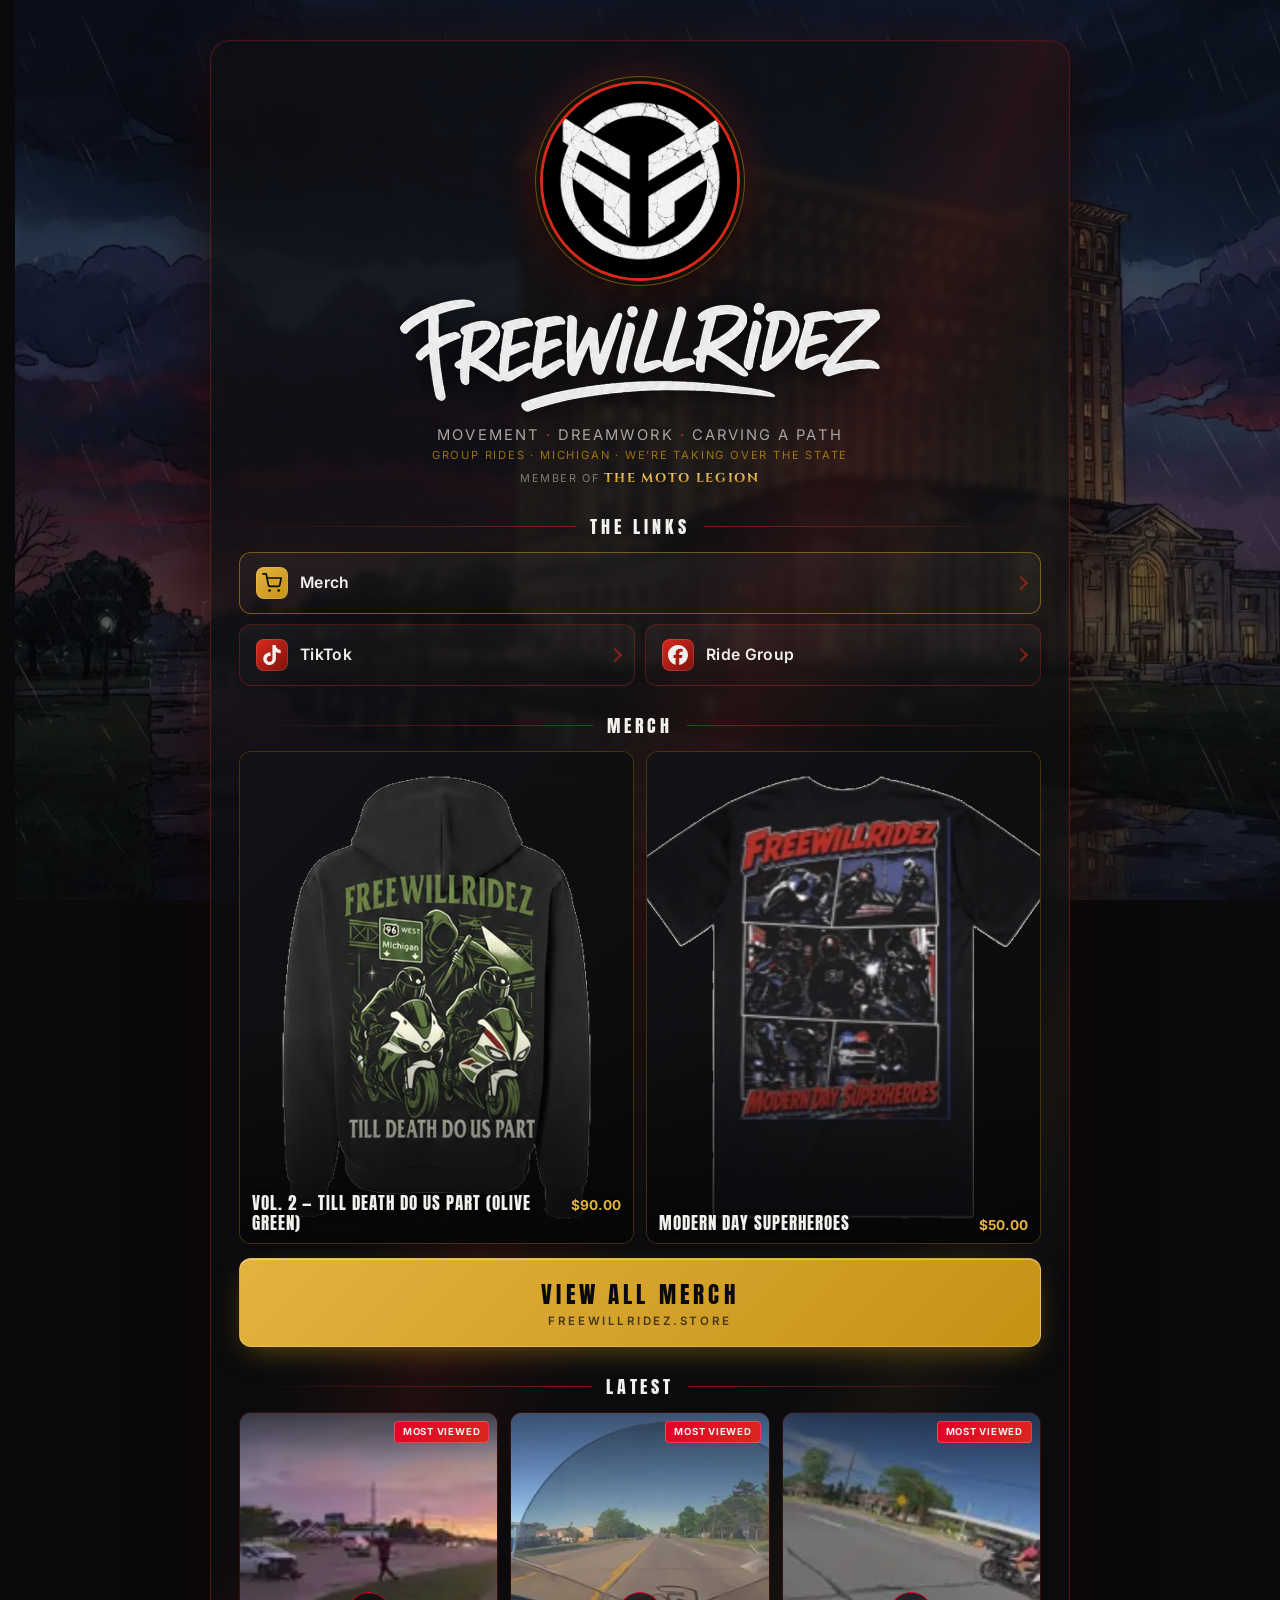
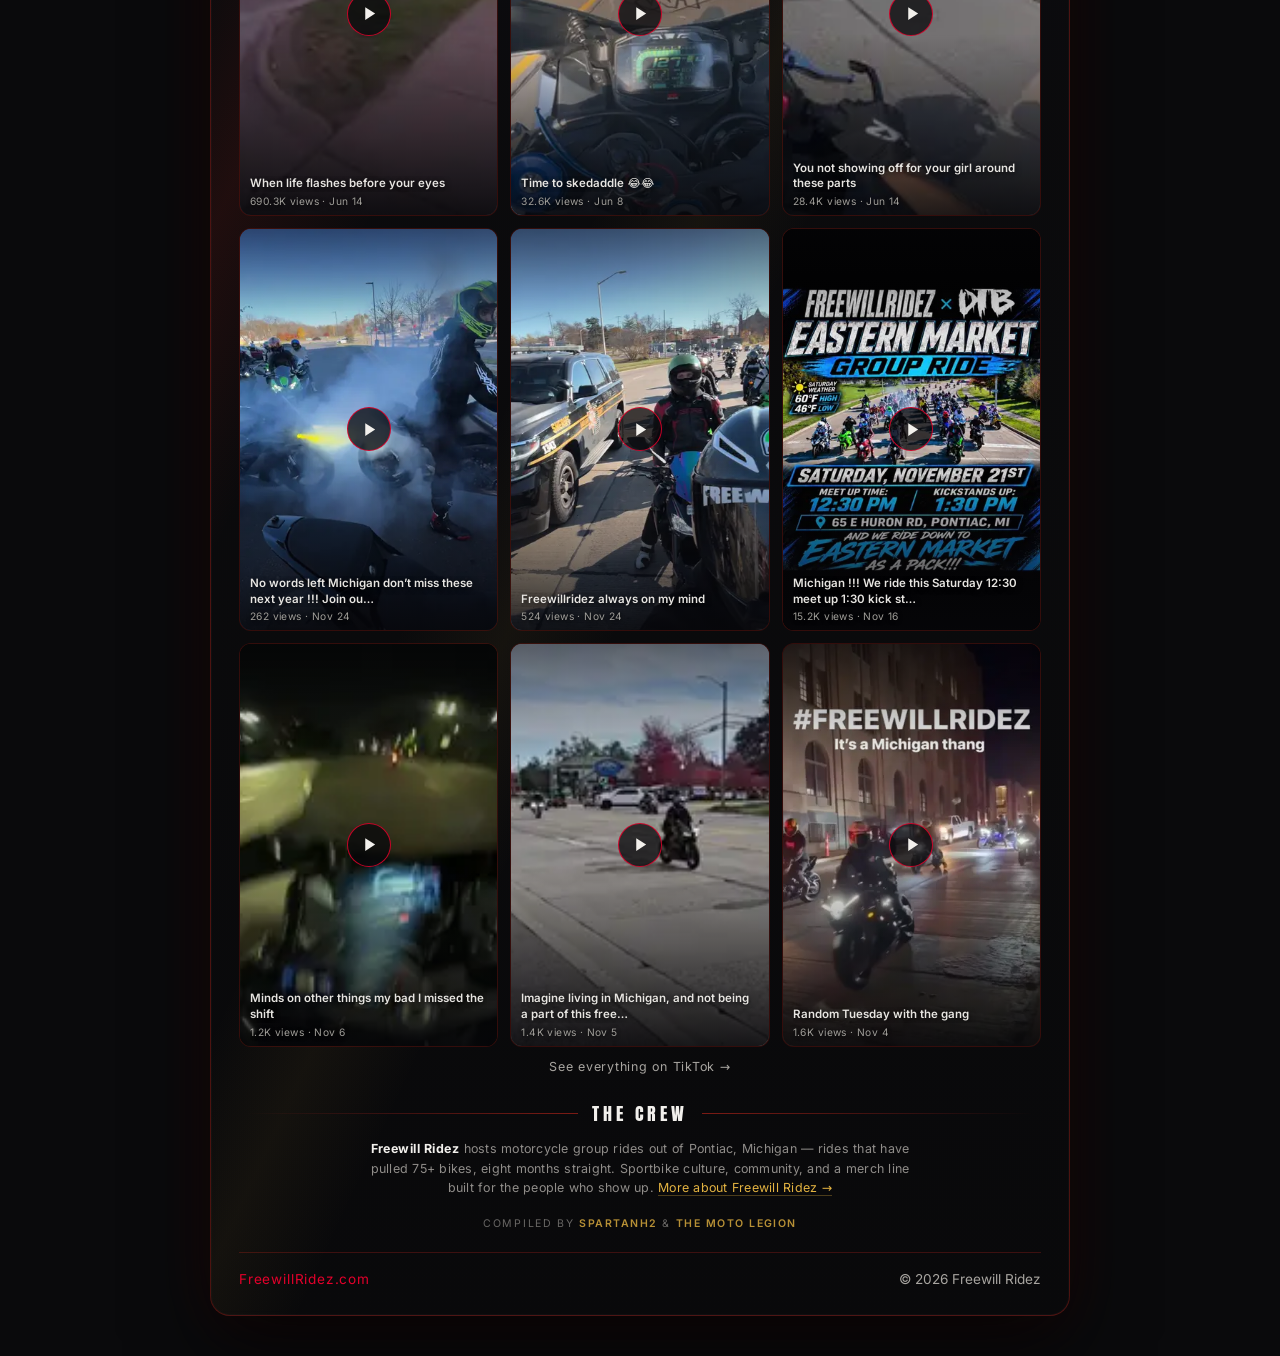
==== index.html @ a09b0fb1 "Deploy VectaShield/Main-FreewillRidez-Website 2026-11-25T17:24:31Z" ====
<!DOCTYPE html>
<html lang="en">
<head>
    <meta charset="UTF-8">
    <meta name="viewport" content="width=device-width, initial-scale=1.0">
    <title>Freewill Ridez | Motorcycle Group Rides | Pontiac, Michigan</title>
    <meta name="description" content="Freewill Ridez hosts motorcycle group rides out of Pontiac, Michigan — 75+ bikes deep, eight months straight. TikTok, the Facebook ride group, and the official merch line, all in one place.">
    <meta name="author" content="Freewill Ridez">
    <meta name="robots" content="index, follow">
    <meta name="theme-color" content="#0a0a0c">
    <link rel="canonical" href="https://freewillridez.com/">

    <!-- Open Graph. Renders the preview card when the site is linked on
         Discord, Facebook, LinkedIn, Slack, and iMessage. -->
    <meta property="og:title" content="Freewill Ridez | Motorcycle Group Rides | Pontiac, Michigan">
    <meta property="og:description" content="Group ridez out of Pontiac, Michigan — 75+ bikes deep, eight months straight. Movement. Dreamwork. Carving a path.">
    <meta property="og:type" content="website">
    <meta property="og:url" content="https://freewillridez.com/">
    <meta property="og:site_name" content="Freewill Ridez">
    <meta property="og:locale" content="en_US">
    <meta property="og:image" content="https://freewillridez.com/og-image.png?v=20261125172428">
    <meta property="og:image:secure_url" content="https://freewillridez.com/og-image.png?v=20261125172428">
    <meta property="og:image:type" content="image/png">
    <meta property="og:image:width" content="1200">
    <meta property="og:image:height" content="630">
    <meta property="og:image:alt" content="Freewill Ridez — Pontiac, Michigan motorcycle group rides">

    <!-- Twitter Card. Both halves (summary_large_image + og:image dims)
         are required or Discord falls back to a small thumbnail. -->
    <meta name="twitter:card" content="summary_large_image">
    <meta name="twitter:title" content="Freewill Ridez | Motorcycle Group Rides | Pontiac, Michigan">
    <meta name="twitter:description" content="Group ridez out of Pontiac, Michigan — 75+ bikes deep, eight months straight. Movement. Dreamwork. Carving a path.">
    <meta name="twitter:image" content="https://freewillridez.com/og-image.png?v=20261125172428">
    <meta name="twitter:image:alt" content="Freewill Ridez — Pontiac, Michigan motorcycle group rides">

    <link rel="stylesheet" href="styles.css?v=20261125172428">
    <link rel="icon" type="image/png" href="favicon-64.png?v=20261125172428">
    <link rel="icon" href="/favicon.ico" sizes="48x48 32x32 16x16">
    <link rel="preload" href="/fonts/anton-latin.woff2" as="font" type="font/woff2" crossorigin>
    <link rel="preload" href="/fonts/inter-latin.woff2" as="font" type="font/woff2" crossorigin>

    <!-- Structured data. Person + WebSite in one @graph. The brand IS the
         person here — a pseudonymous creator's schema.org Person carries the
         public identity only. -->
    <script type="application/ld+json">
    {
      "@context": "https://schema.org",
      "@graph": [
        {
          "@type": "Person",
          "@id": "https://freewillridez.com/#person",
          "name": "Freewill Ridez",
          "alternateName": ["Freewillridez", "@freewillridez", "@freewillflow"],
          "url": "https://freewillridez.com/",
          "image": "https://freewillridez.com/fwr-avatar.webp",
          "jobTitle": "Motorcycle Content Creator & Group Ride Host",
          "description": "Freewill Ridez hosts motorcycle group rides out of Pontiac, Michigan — rides that have drawn 75+ bikes, eight months straight. Sportbike culture, community, and the FREEWILLRIDEZ merch line.",
          "homeLocation": {
            "@type": "Place",
            "address": {
              "@type": "PostalAddress",
              "addressLocality": "Pontiac",
              "addressRegion": "MI",
              "addressCountry": "US"
            }
          },
          "knowsAbout": [
            "Motorcycles",
            "Group rides",
            "Sportbikes",
            "Michigan motorcycle culture",
            "Rider community"
          ],
          "sameAs": [
            "https://www.tiktok.com/@freewillridez",
            "https://www.facebook.com/groups/1289920255732814",
            "https://freewillridez.store"
          ],
          "memberOf": { "@id": "https://themotolegion.com/#org" }
        },
        {
          "@type": "Organization",
          "@id": "https://themotolegion.com/#org",
          "name": "The Moto Legion",
          "url": "https://themotolegion.com/",
          "description": "The Moto Legion is a southeast Michigan motorcycle content collective. Freewill Ridez is a member.",
          "member": { "@id": "https://freewillridez.com/#person" }
        },
        {
          "@type": "WebSite",
          "@id": "https://freewillridez.com/#website",
          "name": "Freewill Ridez",
          "url": "https://freewillridez.com/",
          "inLanguage": "en-US",
          "publisher": { "@id": "https://freewillridez.com/#person" }
        }
      ]
    }
    </script>
</head>
<body>
    <main class="card">
        <div class="avatar-wrap">
            <img src="fwr-avatar.webp?v=20261125172428" alt="Freewill Ridez helmet-mark logo" class="avatar" width="200" height="200" fetchpriority="high">
        </div>

        <h1 class="name wordmark-heading"><img src="fwr-wordmark.webp?v=20261125172428" alt="Freewill Ridez" class="wordmark" width="900" height="211"></h1>
        <p class="tagline">Movement <span class="sep">·</span> Dreamwork <span class="sep">·</span> Carving A Path</p>
        <p class="locale-line">Group Rides <span class="sep">&middot;</span> Michigan <span class="sep">&middot;</span> We’re Taking Over The State</p>

        <!-- Membership credit. Understated visually, fully machine-readable:
             JSON-LD carries Person.memberOf -> The Moto Legion, and this link
             repeats it in the DOM so markup-only crawlers see the tie. -->
        <p class="legion-member">
            Member of
            <a href="https://themotolegion.com/" target="_blank" rel="noopener external"
               title="The Moto Legion — southeast Michigan motorcycle collective">The Moto Legion</a>
        </p>

        <section class="links">
            <h2 class="section-title">The Links</h2>
            <div class="link-grid" style="grid-template-columns: 1fr;">
                <a class="link-btn support" href="https://freewillridez.store" target="_blank" rel="noopener" aria-label="Official Freewill Ridez merch store" title="Merch">
                    <span class="icon"><svg class="icon-svg" aria-hidden="true"><use href="icons.svg#i-cart"/></svg></span><span class="label">Merch</span>
                </a>
            </div>
            <div class="link-grid" style="grid-template-columns: 1fr 1fr;">
                <a class="link-btn" href="https://www.tiktok.com/@freewillridez" target="_blank" rel="noopener" aria-label="TikTok profile for Freewill Ridez" title="TikTok">
                    <span class="icon"><svg class="icon-svg" aria-hidden="true"><use href="icons.svg#i-tiktok"/></svg></span><span class="label">TikTok</span>
                </a>
                <a class="link-btn" href="https://www.facebook.com/groups/1289920255732814" target="_blank" rel="noopener" aria-label="FREEWILLRIDEZ GROUP RIDEZ Facebook group" title="Facebook Group">
                    <span class="icon"><svg class="icon-svg" aria-hidden="true"><use href="icons.svg#i-facebook"/></svg></span><span class="label">Ride Group</span>
                </a>
            </div>
        </section>

        <!-- Upcoming events, rendered client-side from the Moto Legion shared
             calendar at https://themotolegion.com/events.json (see
             docs/events-calendar.md in the Main-TheMotoLegion-Website repo).
             Shows events whose "who" names freewillridez or themotolegion.
             Edits happen in that one file; nothing here needs touching.
             If the fetch fails, the strip stays empty. -->
        <div id="event-strip"></div>

        <!-- Merch: two featured items, rendered from merch.json by merch.js.
             Once the Shopify store is live, an hourly workflow rewrites
             merch.json from the store's Featured collection (see
             scripts/refresh-merch.mjs). Hidden until data lands. -->
        <div id="merch-anchor" aria-hidden="true"></div>
        <section class="merch" id="merch" aria-label="Featured Freewill Ridez merch" hidden>
            <h2 class="section-title">Merch</h2>
            <div class="merch-grid" id="merch-grid"></div>
            <a class="merch-cta" href="https://freewillridez.store" target="_blank" rel="noopener" aria-label="View all merch at freewillridez.store">
                View All Merch
                <span class="merch-cta-sub">freewillridez.store</span>
            </a>
        </section>

        <!-- Latest TikTok uploads. Hidden until feed.js has data so the
             section never flashes an empty heading; feed.js only fetches
             once the page is idle and the section nears the viewport. -->
        <div id="latest-anchor" aria-hidden="true"></div>
        <section class="latest" id="latest" aria-label="Latest TikTok videos" hidden>
            <h2 class="section-title">Latest</h2>
            <div class="video-grid" id="video-grid"></div>
            <a class="feed-more" href="https://www.tiktok.com/@freewillridez" target="_blank" rel="noopener">
                See everything on TikTok &rarr;
            </a>
        </section>
        <noscript>
            <p class="feed-fallback">Latest videos need JavaScript — catch them direct on
                <a href="https://www.tiktok.com/@freewillridez" rel="noopener">@freewillridez</a>.
            </p>
        </noscript>

        <section class="about-caption">
            <h2 class="section-title">The Crew</h2>
            <p>
                <strong>Freewill Ridez</strong> hosts motorcycle group rides out of Pontiac, Michigan —
                rides that have pulled 75+ bikes, eight months straight. Sportbike culture, community,
                and a merch line built for the people who show up.
                <a href="about.html">More about Freewill Ridez &rarr;</a>
            </p>
        </section>

        <p class="site-credit">
            Compiled by <a href="https://spartanh2.com" target="_blank" rel="noopener" title="SpartanH2 — southeast Michigan motorcycle content creator">SpartanH2</a>
            &amp; <a href="https://themotolegion.com" target="_blank" rel="noopener" title="The Moto Legion — southeast Michigan motorcycle collective">The Moto Legion</a>
        </p>

        <footer class="footer">
            <a href="https://freewillridez.com">FreewillRidez.com</a>
            <span>© <span id="year"></span> Freewill Ridez</span>
        </footer>
    </main>

    <script>document.getElementById('year').textContent = new Date().getFullYear();</script>
    <!-- The Moto Legion shared events calendar. Fetches the hub's events.json
         cross-origin (CORS open, one-hour server cache; the ?v= buster rolls
         hourly) and renders the upcoming tiles for this crew. On any failure
         the strip stays empty. -->
    <script>
    (function () {
        'use strict';

        var EVENTS_URL = 'https://themotolegion.com/events.json?v=' + Math.floor(Date.now() / 3600000);
        var MY_KEY = 'freewillridez';
        var MONTHS = ['Jan', 'Feb', 'Mar', 'Apr', 'May', 'Jun', 'Jul', 'Aug', 'Sep', 'Oct', 'Nov', 'Dec'];

        function el(tag, cls, parent) {
            var n = document.createElement(tag);
            if (cls) n.className = cls;
            if (parent) parent.appendChild(n);
            return n;
        }

        function localToday() {
            var d = new Date();
            var mm = String(d.getMonth() + 1), dd = String(d.getDate());
            return d.getFullYear() + '-' + (mm.length < 2 ? '0' + mm : mm) + '-' + (dd.length < 2 ? '0' + dd : dd);
        }

        function tile(ev) {
            var a = el('a', 'event-tile');
            a.href = ev.url;
            a.target = '_blank';
            a.rel = 'noopener';
            a.setAttribute('aria-label', ev.aria ||
                (ev.name + ': ' + ev.date + ', ' + ev.times + ', ' + ev.where));
            var date = el('span', 'event-date', a);
            el('span', 'event-mon', date).textContent = MONTHS[+ev.date.slice(5, 7) - 1] || '';
            el('span', 'event-day', date).textContent = String(+ev.date.slice(8, 10));
            var info = el('span', 'event-info', a);
            el('span', 'event-name', info).textContent = ev.name;
            el('span', 'event-times', info).textContent = ev.times;
            var where = el('span', 'event-where', a);
            where.appendChild(document.createTextNode(ev.where + ' '));
            el('span', 'event-arrow', where).textContent = '→';
            return a;
        }

        fetch(EVENTS_URL).then(function (r) { return r.json(); }).then(function (data) {
            var strip = document.getElementById('event-strip');
            if (!strip) return;
            var today = localToday();
            (data.events || []).filter(function (ev) {
                return ev && ev.date >= today && (ev.who || []).some(function (w) {
                    return w === MY_KEY || w === 'themotolegion';
                });
            }).sort(function (a, b) {
                return a.date < b.date ? -1 : a.date > b.date ? 1 : 0;
            }).forEach(function (ev) {
                strip.appendChild(tile(ev));
            });
        }).catch(function () { /* unreachable hub = no strip, by design */ });
    })();
    </script>
    <!-- Lowest-priority scripts: both defer their own network work until
         after load and near-viewport. -->
    <script src="feed.js?v=20261125172428" defer></script>
    <script src="merch.js?v=20261125172428" defer></script>
</body>
</html>
---- styles.css ----
@font-face{font-family:Anton;font-style:normal;font-weight:400;font-display:swap;src:url(fonts/anton-latin.woff2) format("woff2");unicode-range:U+0000-00FF,U+0131,U+0152-0153,U+02BB-02BC,U+02C6,U+02DA,U+02DC,U+0304,U+0308,U+0329,U+2000-206F,U+20AC,U+2122,U+2191,U+2193,U+2212,U+2215,U+FEFF,U+FFFD}@font-face{font-family:Inter;font-style:normal;font-weight:100 900;font-display:swap;src:url(fonts/inter-latin.woff2) format("woff2");unicode-range:U+0000-00FF,U+0131,U+0152-0153,U+02BB-02BC,U+02C6,U+02DA,U+02DC,U+0304,U+0308,U+0329,U+2000-206F,U+20AC,U+2122,U+2191,U+2193,U+2212,U+2215,U+FEFF,U+FFFD}@font-face{font-family:Cinzel;font-style:normal;font-weight:400 900;font-display:swap;src:url(fonts/cinzel-latin.woff2) format("woff2");unicode-range:U+0000-00FF,U+0131,U+0152-0153,U+02BB-02BC,U+02C6,U+02DA,U+02DC,U+0304,U+0308,U+0329,U+2000-206F,U+20AC,U+2122,U+2191,U+2193,U+2212,U+2215,U+FEFF,U+FFFD}@view-transition{navigation: auto;}::view-transition-old(root),::view-transition-new(root){animation-duration:.16s}@media (prefers-reduced-motion: reduce){::view-transition-old(root),::view-transition-new(root){animation:none}}:root{--black: #0a0a0c;--char: #141317;--red: #da291c;--red-hot: #e4002b;--gold: #c69214;--gold-bright: #e3b341;--ink: #f2f0ec;--muted: #a8a5a0}*{box-sizing:border-box;margin:0;padding:0}html{scrollbar-gutter:stable both-edges}html,body{min-height:100%;font-family:Inter,system-ui,-apple-system,Segoe UI,Roboto,sans-serif;color:var(--ink);background:var(--black)}body{min-height:100vh;display:flex;align-items:center;justify-content:center;padding:40px 20px;background:transparent}body:before{content:"";position:fixed;inset:0;z-index:-1;background-color:var(--black);background-image:linear-gradient(180deg,#0606099e,#06060973 40%,#060609b8),url(bg-station-1280.webp?v=20261125172428);background-position:center;background-repeat:no-repeat;background-size:cover;pointer-events:none}@media (max-width: 640px){body:before{background-image:linear-gradient(180deg,#0606099e,#06060973 40%,#060609b8),url(bg-station-960.webp?v=20261125172428)}}@media (min-width: 1400px){body:before{background-image:linear-gradient(180deg,#0606099e,#06060973 40%,#060609b8),url(bg-station-1920.webp?v=20261125172428)}}.card{width:100%;max-width:860px;background:linear-gradient(180deg,#100f12b8,#09090bc7);border:1px solid rgba(218,41,28,.32);border-radius:20px;padding:40px 28px 28px;box-shadow:0 30px 80px #000000b3,0 0 0 1px #ffffff05 inset,0 0 60px #da291c1f;backdrop-filter:blur(3px);position:relative;overflow:hidden}.card:before{content:"";position:absolute;inset:0;background:linear-gradient(115deg,transparent 55%,rgba(227,179,65,.05) 60%,transparent 65%),linear-gradient(295deg,transparent 55%,rgba(218,41,28,.1) 62%,transparent 68%);pointer-events:none}.avatar-wrap{display:flex;justify-content:center;margin-bottom:18px;position:relative;z-index:1}.avatar{width:200px;height:200px;border-radius:50%;object-fit:cover;border:3px solid var(--red);background:#000;box-shadow:0 0 0 4px #0a0a0ce6,0 0 0 5px #c6921480,0 10px 30px #000000b3,0 0 44px #da291c59}.name{font-family:Anton,Inter,sans-serif;font-weight:400;text-align:center;font-size:clamp(2rem,5vw,2.6rem);letter-spacing:.08em;color:var(--ink);text-shadow:0 2px 12px rgba(0,0,0,.8);position:relative;z-index:1;text-transform:uppercase}.wordmark-heading{letter-spacing:0;line-height:0;margin:.2em 0}.wordmark{display:block;margin:0 auto;width:min(100%,clamp(260px,74vw,480px));max-width:100%;height:auto;filter:drop-shadow(0 2px 12px rgba(0,0,0,.85))}.tagline{text-align:center;color:var(--muted);font-size:.92rem;letter-spacing:.14em;text-transform:uppercase;margin:14px 0 4px;position:relative;z-index:1}.tagline .sep{color:var(--red)}.locale-line{text-align:center;text-wrap:balance;margin:0 0 22px;font-size:.7rem;letter-spacing:.16em;text-transform:uppercase;color:#c69214bf;position:relative;z-index:1}.legion-member{text-align:center;margin:-14px 0 24px;font-size:.68rem;letter-spacing:.14em;text-transform:uppercase;color:#a8a5a0b3;position:relative;z-index:1}.legion-member a{font-family:Cinzel,serif;font-weight:700;font-size:.8rem;letter-spacing:.13em;text-decoration:none;color:#e3b341;transition:filter .15s ease;white-space:nowrap}@supports ((-webkit-background-clip: text) or (background-clip: text)){.legion-member a{background:linear-gradient(180deg,#f4e4b8,#e3b341 45%,#c69214 80%);-webkit-background-clip:text;background-clip:text;color:transparent}}.legion-member a:hover{filter:brightness(1.15) drop-shadow(0 0 8px rgba(227,179,65,.35))}.legion-member a:focus-visible{outline:2px solid var(--gold-bright);outline-offset:3px;border-radius:2px}.section-title{display:flex;align-items:center;gap:14px;font-family:Anton,Inter,sans-serif;font-weight:400;font-size:clamp(.95rem,3vw,1.12rem);letter-spacing:.22em;color:var(--ink);text-transform:uppercase;text-align:center;white-space:nowrap;margin:26px 0 12px;position:relative;z-index:1}.section-title:before,.section-title:after{content:"";flex:1;height:1px;min-width:12px;background:linear-gradient(90deg,transparent,rgba(218,41,28,.55))}.section-title:after{background:linear-gradient(90deg,rgba(218,41,28,.55),transparent)}.link-grid{display:grid;grid-template-columns:repeat(auto-fit,minmax(180px,1fr));gap:10px;position:relative;z-index:1}.link-grid+.link-grid{margin-top:10px}.link-btn{display:flex;align-items:center;gap:12px;padding:14px 16px;background:linear-gradient(180deg,#ffffff0b,#ffffff03);border:1px solid rgba(218,41,28,.3);border-radius:12px;color:var(--ink);text-decoration:none;font-weight:600;font-size:.98rem;letter-spacing:.02em;transition:transform .15s ease,border-color .2s ease,background .2s ease,box-shadow .2s ease;position:relative;overflow:hidden}.link-btn:after{content:"";position:absolute;right:14px;top:50%;width:8px;height:8px;border-right:2px solid var(--red);border-top:2px solid var(--red);transform:translateY(-50%) rotate(45deg);opacity:.55;transition:opacity .2s ease,right .2s ease}.link-btn:hover{transform:translateY(-2px);border-color:var(--red-hot);background:linear-gradient(180deg,#da291c33,#da291c0f);box-shadow:0 8px 24px #da291c4d}.link-btn:hover:after{opacity:1;right:10px}.link-btn:focus-visible{outline:2px solid var(--red-hot);outline-offset:2px}.link-btn .icon{display:inline-flex;align-items:center;justify-content:center;width:32px;height:32px;background:linear-gradient(135deg,var(--red),#7d130c);color:var(--ink);border-radius:8px;font-weight:800;flex-shrink:0;box-shadow:inset 0 0 0 1px #ffffff1f}.icon-svg{width:20px;height:20px;fill:currentColor;display:block}.link-btn.support .icon{background:linear-gradient(135deg,var(--gold-bright),var(--gold));color:var(--black)}.link-btn.support{border-color:#c692148c}.link-btn.support:hover{border-color:var(--gold-bright);background:linear-gradient(180deg,#c692142e,#c692140d);box-shadow:0 8px 24px #c692144d}.about-caption{margin:0 auto 6px;padding:0 8px;text-align:center;color:#a8a5a0d9;font-size:.78rem;line-height:1.55;letter-spacing:.02em;position:relative;z-index:1}.about-caption p{max-width:560px;margin:0 auto}.about-caption strong{color:var(--ink);font-weight:700;letter-spacing:.04em}.about-caption a{color:var(--gold-bright);text-decoration:none;border-bottom:1px solid rgba(227,179,65,.3);transition:color .15s ease,border-color .15s ease;white-space:nowrap}.about-caption a:hover{color:#f1cd77;border-bottom-color:#e3b341b3}.site-credit{text-align:center;margin:20px 0 4px;font-size:.66rem;letter-spacing:.16em;text-transform:uppercase;color:#a8a5a099;position:relative;z-index:1}.site-credit a{color:#e3b341cc;text-decoration:none;font-weight:600;letter-spacing:.14em;white-space:nowrap;transition:color .15s ease}.site-credit a:hover{color:var(--gold-bright)}.footer{margin-top:22px;padding-top:18px;border-top:1px solid rgba(218,41,28,.25);display:flex;justify-content:space-between;align-items:center;flex-wrap:wrap;gap:8px;font-size:.85rem;color:var(--muted);position:relative;z-index:1}.footer a{color:var(--red-hot);text-decoration:none;letter-spacing:.06em}.footer a:hover{color:#ff4d5e}.back-link{display:inline-block;color:var(--red-hot);text-decoration:none;font-size:.85rem;letter-spacing:.1em;text-transform:uppercase;margin-bottom:16px;position:relative;z-index:1;transition:color .15s ease}.back-link:hover{color:#ff4d5e}.fine-print{color:var(--muted);font-size:.78rem;text-align:center;margin-top:18px;padding:12px;border:1px dashed rgba(218,41,28,.4);border-radius:8px;line-height:1.5;position:relative;z-index:1}.fine-print a{color:var(--gold-bright);text-decoration:none;border-bottom:1px solid rgba(227,179,65,.4)}.fine-print a:hover{color:#f1cd77}@media (max-width: 420px){.card{padding:30px 18px 22px}.avatar{width:160px;height:160px}.link-grid{grid-template-columns:1fr 1fr}.link-btn{padding:12px 10px;font-size:.82rem;gap:8px}.link-btn .icon{width:28px;height:28px}.link-btn .icon .icon-svg{width:16px;height:16px}.link-btn:after{display:none}}.about-portrait{display:block;width:min(100%,340px);height:auto;margin:0 auto 20px;border-radius:14px;border:1px solid rgba(218,41,28,.35);box-shadow:0 18px 50px #000000b3,0 0 40px #da291c26;position:relative;z-index:1}.about-body{position:relative;z-index:1;color:#f2f0ece0;font-size:.95rem;line-height:1.7}.about-body p+p{margin-top:14px}.about-body strong{color:var(--gold-bright);font-weight:700}.about-body a{color:var(--gold-bright);text-decoration:none;border-bottom:1px solid rgba(227,179,65,.35);transition:color .15s ease,border-color .15s ease}.about-body a:hover{color:#f1cd77;border-bottom-color:#e3b341b3}.latest{margin-top:6px}.video-grid{display:grid;grid-template-columns:repeat(2,1fr);gap:10px;position:relative;z-index:1}@media (min-width: 560px){.video-grid{grid-template-columns:repeat(3,1fr);gap:12px}}.video-card{position:relative;border-radius:12px;overflow:hidden;border:1px solid rgba(218,41,28,.22);background:#0006;aspect-ratio:9 / 14;min-height:210px;cursor:pointer;padding:0;text-align:left;display:block;width:100%;color:var(--ink);font-family:inherit;transition:transform .15s ease,border-color .2s ease,box-shadow .2s ease;opacity:0;transform:translateY(10px)}.video-card.revealed{opacity:1;transform:none;transition:opacity .4s ease,transform .4s ease,border-color .2s ease,box-shadow .2s ease}@media (prefers-reduced-motion: reduce){.video-card{opacity:1;transform:none}}.video-card:hover{transform:translateY(-3px);border-color:#e4002b99;box-shadow:0 14px 34px -14px #000000e6}.video-card:focus-visible{outline:2px solid var(--red-hot);outline-offset:2px}.video-card.playing{cursor:default;transform:none}.video-thumb{position:absolute;inset:0;width:100%;height:100%;object-fit:cover;display:block;background:linear-gradient(135deg,#141317e6,#09090be6)}.video-card:before{content:"";position:absolute;inset:0;background:linear-gradient(100deg,transparent 30%,rgba(255,255,255,.05) 50%,transparent 70%);background-size:200% 100%;animation:video-shimmer 1.4s infinite;z-index:0}.video-card.loaded:before{animation:none;opacity:0}@keyframes video-shimmer{0%{background-position:200% 0}to{background-position:-200% 0}}@media (prefers-reduced-motion: reduce){.video-card:before{animation:none}}.video-scrim{position:absolute;inset:0;background:linear-gradient(180deg,rgba(6,6,9,.55) 0%,transparent 30%,transparent 55%,rgba(6,6,9,.87) 100%);z-index:1;pointer-events:none}.video-play{position:absolute;top:50%;left:50%;transform:translate(-50%,-50%);width:44px;height:44px;border-radius:50%;background:#09090bbf;border:1.5px solid rgba(228,0,43,.85);display:flex;align-items:center;justify-content:center;color:var(--ink);z-index:2;pointer-events:none;transition:transform .15s ease,background .15s ease}.video-card:hover .video-play{transform:translate(-50%,-50%) scale(1.1);background:#da291ce6}.video-play .icon-svg{width:17px;height:17px;margin-left:2px}.video-badges{position:absolute;top:8px;left:8px;right:8px;display:flex;justify-content:flex-end;z-index:2;pointer-events:none}.badge-pinned{font-size:.6rem;font-weight:700;letter-spacing:.08em;text-transform:uppercase;padding:3px 8px;border-radius:4px;line-height:1.4;white-space:nowrap;color:var(--ink);background:linear-gradient(135deg,var(--red-hot),var(--red));border:1px solid rgba(255,255,255,.22)}.video-meta{position:absolute;left:10px;right:10px;bottom:8px;z-index:2;pointer-events:none}.video-note{font-size:.72rem;font-weight:600;line-height:1.35;color:#f2f0ecf2;text-shadow:0 1px 6px rgba(0,0,0,.9);display:-webkit-box;-webkit-line-clamp:2;-webkit-box-orient:vertical;overflow:hidden}.video-stats{display:block;margin-top:3px;font-size:.64rem;color:#a8a5a0f2;letter-spacing:.04em;text-shadow:0 1px 4px rgba(0,0,0,.9)}.video-card iframe{position:absolute;inset:0;width:100%;height:100%;border:0;z-index:3;background:#000}.feed-more{display:block;text-align:center;margin-top:12px;font-size:.78rem;letter-spacing:.06em;color:var(--muted);text-decoration:none;position:relative;z-index:1;transition:color .15s ease}.feed-more:hover{color:var(--red-hot)}.feed-fallback{text-align:center;color:var(--muted);font-size:.85rem;line-height:1.6;padding:14px 0 4px;position:relative;z-index:1}.feed-fallback a{color:var(--gold-bright)}@media (max-width: 639px){.video-card.playing{grid-column:1 / -1;aspect-ratio:9 / 15}}@media (max-width: 479px){.video-grid{gap:8px}.video-card{min-height:190px}.video-note{font-size:.68rem}.video-stats{font-size:.58rem;white-space:nowrap}.video-stats .v-word{display:none}}.merch{margin-top:6px}.merch-grid{display:grid;grid-template-columns:repeat(2,1fr);gap:12px;position:relative;z-index:1}.merch-card{position:relative;border-radius:12px;overflow:hidden;border:1px solid rgba(198,146,20,.3);background:#0006;aspect-ratio:4 / 5;display:block;color:var(--ink);text-decoration:none;transition:transform .15s ease,border-color .2s ease,box-shadow .2s ease;opacity:0;transform:translateY(10px)}.merch-card.revealed{opacity:1;transform:none;transition:opacity .4s ease,transform .4s ease,border-color .2s ease,box-shadow .2s ease}@media (prefers-reduced-motion: reduce){.merch-card{opacity:1;transform:none}}.merch-card:hover{transform:translateY(-3px);border-color:#e3b341a6;box-shadow:0 14px 34px -14px #000000e6,0 0 24px -8px #c6921473}.merch-card:focus-visible{outline:2px solid var(--gold-bright);outline-offset:2px}.merch-thumb{position:absolute;inset:0;width:100%;height:100%;object-fit:cover;display:block;background:linear-gradient(135deg,#141317e6,#09090be6);transition:transform .25s ease}.merch-card:hover .merch-thumb{transform:scale(1.04)}.merch-card:before{content:"";position:absolute;inset:0;background:linear-gradient(100deg,transparent 30%,rgba(255,255,255,.05) 50%,transparent 70%);background-size:200% 100%;animation:video-shimmer 1.4s infinite;z-index:0}.merch-card.loaded:before{animation:none;opacity:0}@media (prefers-reduced-motion: reduce){.merch-card:before{animation:none}}.merch-scrim{position:absolute;inset:0;background:linear-gradient(180deg,transparent 55%,rgba(6,6,9,.88) 100%);z-index:1;pointer-events:none}.merch-meta{position:absolute;left:12px;right:12px;bottom:10px;z-index:2;display:flex;align-items:baseline;justify-content:space-between;gap:10px;pointer-events:none}.merch-title{font-family:Anton,Inter,sans-serif;font-weight:400;font-size:clamp(.85rem,2.4vw,1.05rem);letter-spacing:.06em;text-transform:uppercase;line-height:1.2;color:var(--ink);text-shadow:0 1px 6px rgba(0,0,0,.9)}.merch-price{font-size:.85rem;font-weight:700;color:var(--gold-bright);white-space:nowrap;text-shadow:0 1px 4px rgba(0,0,0,.9)}.merch-cta{display:flex;flex-direction:column;align-items:center;gap:2px;margin-top:14px;padding:18px 24px;border-radius:12px;background:linear-gradient(135deg,var(--gold-bright),var(--gold));border:1px solid rgba(255,255,255,.18);color:var(--black);text-decoration:none;font-family:Anton,Inter,sans-serif;font-weight:400;font-size:clamp(1.15rem,3.4vw,1.45rem);letter-spacing:.18em;text-transform:uppercase;text-align:center;box-shadow:0 10px 30px -10px #c692148c,inset 0 1px #ffffff59;position:relative;z-index:1;transition:transform .15s ease,box-shadow .2s ease,filter .15s ease}.merch-cta:hover{transform:translateY(-2px);filter:brightness(1.06);box-shadow:0 16px 40px -12px #c69214b3,inset 0 1px #ffffff59}.merch-cta:focus-visible{outline:2px solid var(--gold-bright);outline-offset:3px}.merch-cta-sub{font-family:Inter,sans-serif;font-weight:600;font-size:.72rem;letter-spacing:.22em;color:#0a0a0cb3}@media (max-width: 419px){.merch-grid{gap:8px}.merch-meta{flex-direction:column;gap:2px}}.event-tile{display:flex;align-items:center;gap:14px;margin-top:24px;padding:10px 14px;border:1px solid rgba(228,0,43,.45);border-radius:12px;background:linear-gradient(90deg,rgba(218,41,28,.16),rgba(218,41,28,.04) 45%,transparent),#00000059;color:var(--ink);text-decoration:none;position:relative;z-index:1;transition:transform .15s ease,border-color .2s ease,box-shadow .2s ease}.event-tile:hover{transform:translateY(-2px);border-color:var(--red-hot);box-shadow:0 8px 24px #da291c4d}.event-tile:focus-visible{outline:2px solid var(--red-hot);outline-offset:2px}.event-date{display:flex;flex-direction:column;align-items:center;justify-content:center;flex-shrink:0;width:52px;padding:5px 0 6px;border-radius:8px;background:linear-gradient(135deg,var(--red),#7d130c);box-shadow:inset 0 0 0 1px #ffffff24;line-height:1}.event-mon{font-size:.6rem;font-weight:700;letter-spacing:.18em;text-transform:uppercase;color:#f2f0ecd9}.event-day{font-family:Anton,Inter,sans-serif;font-size:1.45rem;margin-top:2px;color:#fff}.event-info{min-width:0;display:flex;flex-direction:column;gap:2px}.event-name{font-family:Anton,Inter,sans-serif;font-size:.92rem;letter-spacing:.1em;text-transform:uppercase}.event-times{font-size:.76rem;color:var(--muted);letter-spacing:.04em}.event-where{margin-left:auto;text-align:right;font-size:.78rem;font-weight:600;color:var(--gold-bright);letter-spacing:.03em;white-space:nowrap}.event-arrow{opacity:.7}.event-tile:hover .event-arrow{opacity:1}@media (max-width: 560px){.event-tile{flex-wrap:wrap;row-gap:6px}.event-where{margin-left:66px;width:100%;text-align:left;white-space:normal}}
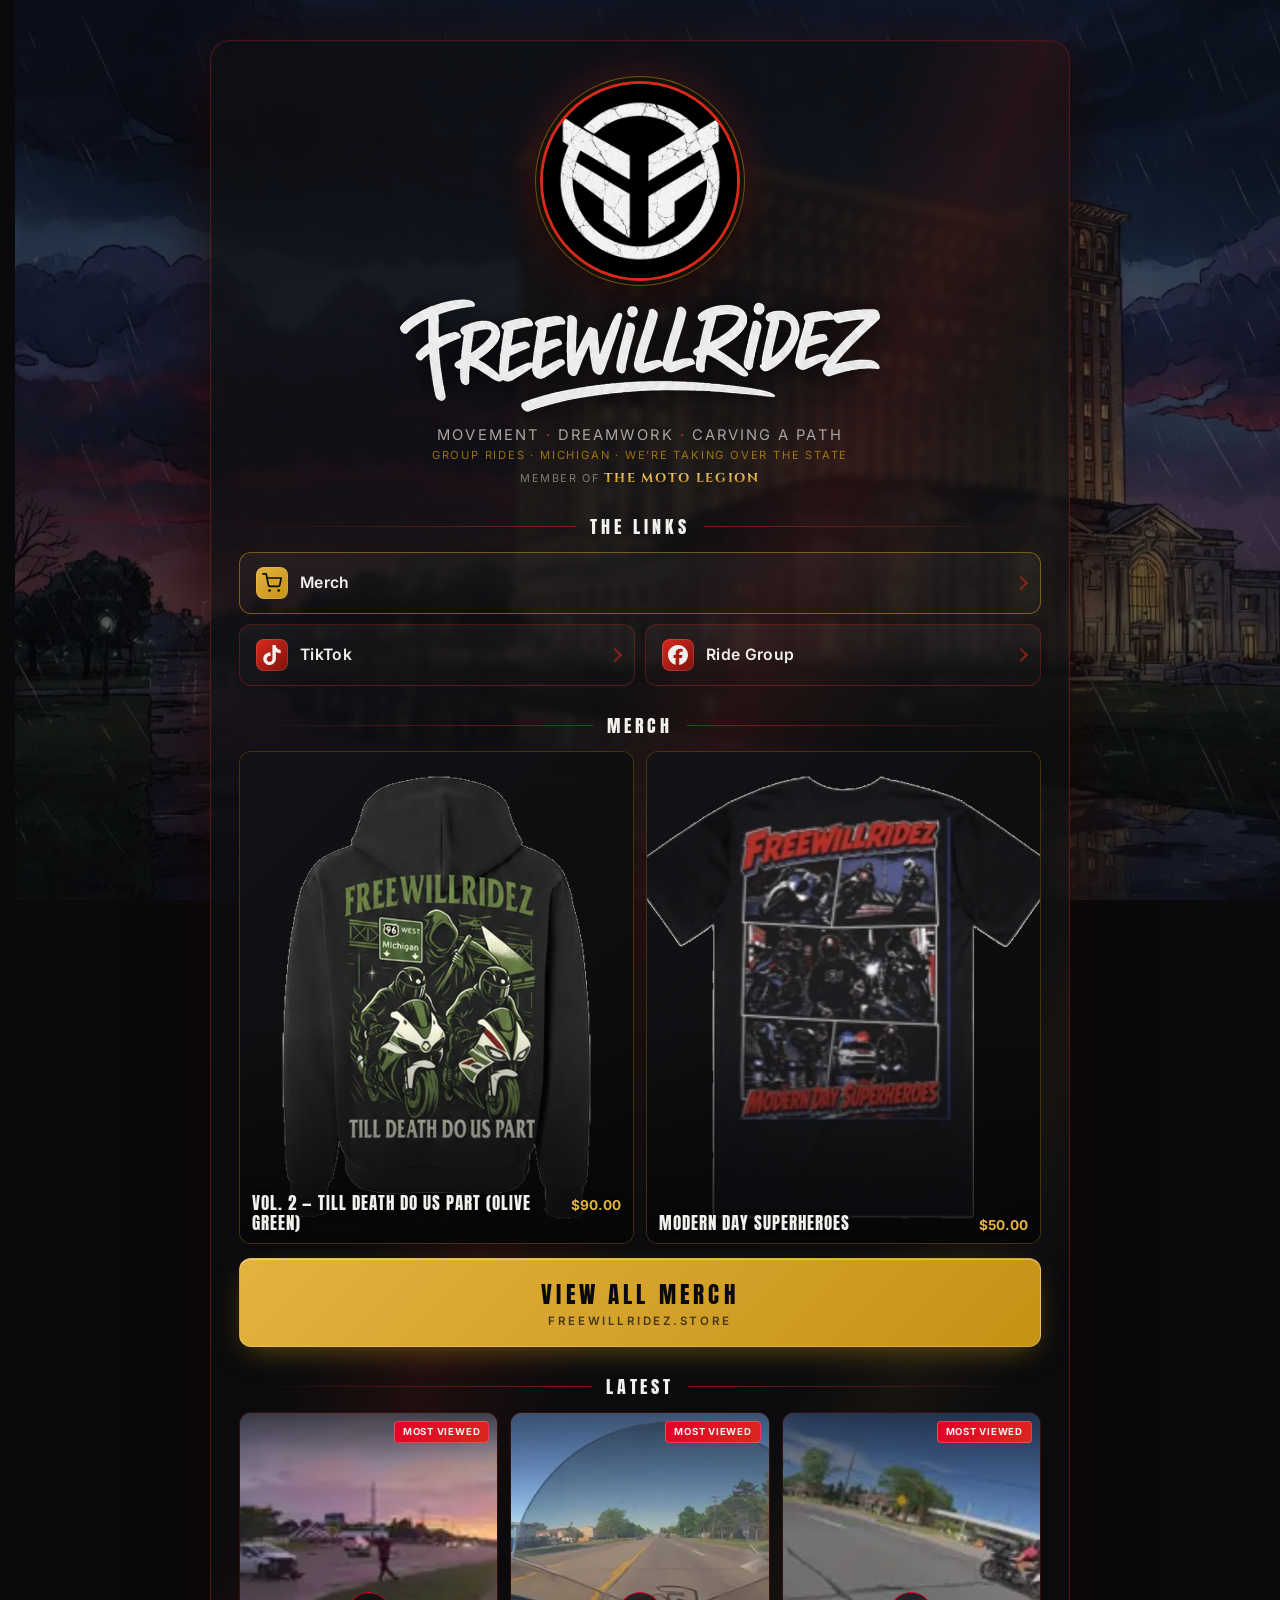
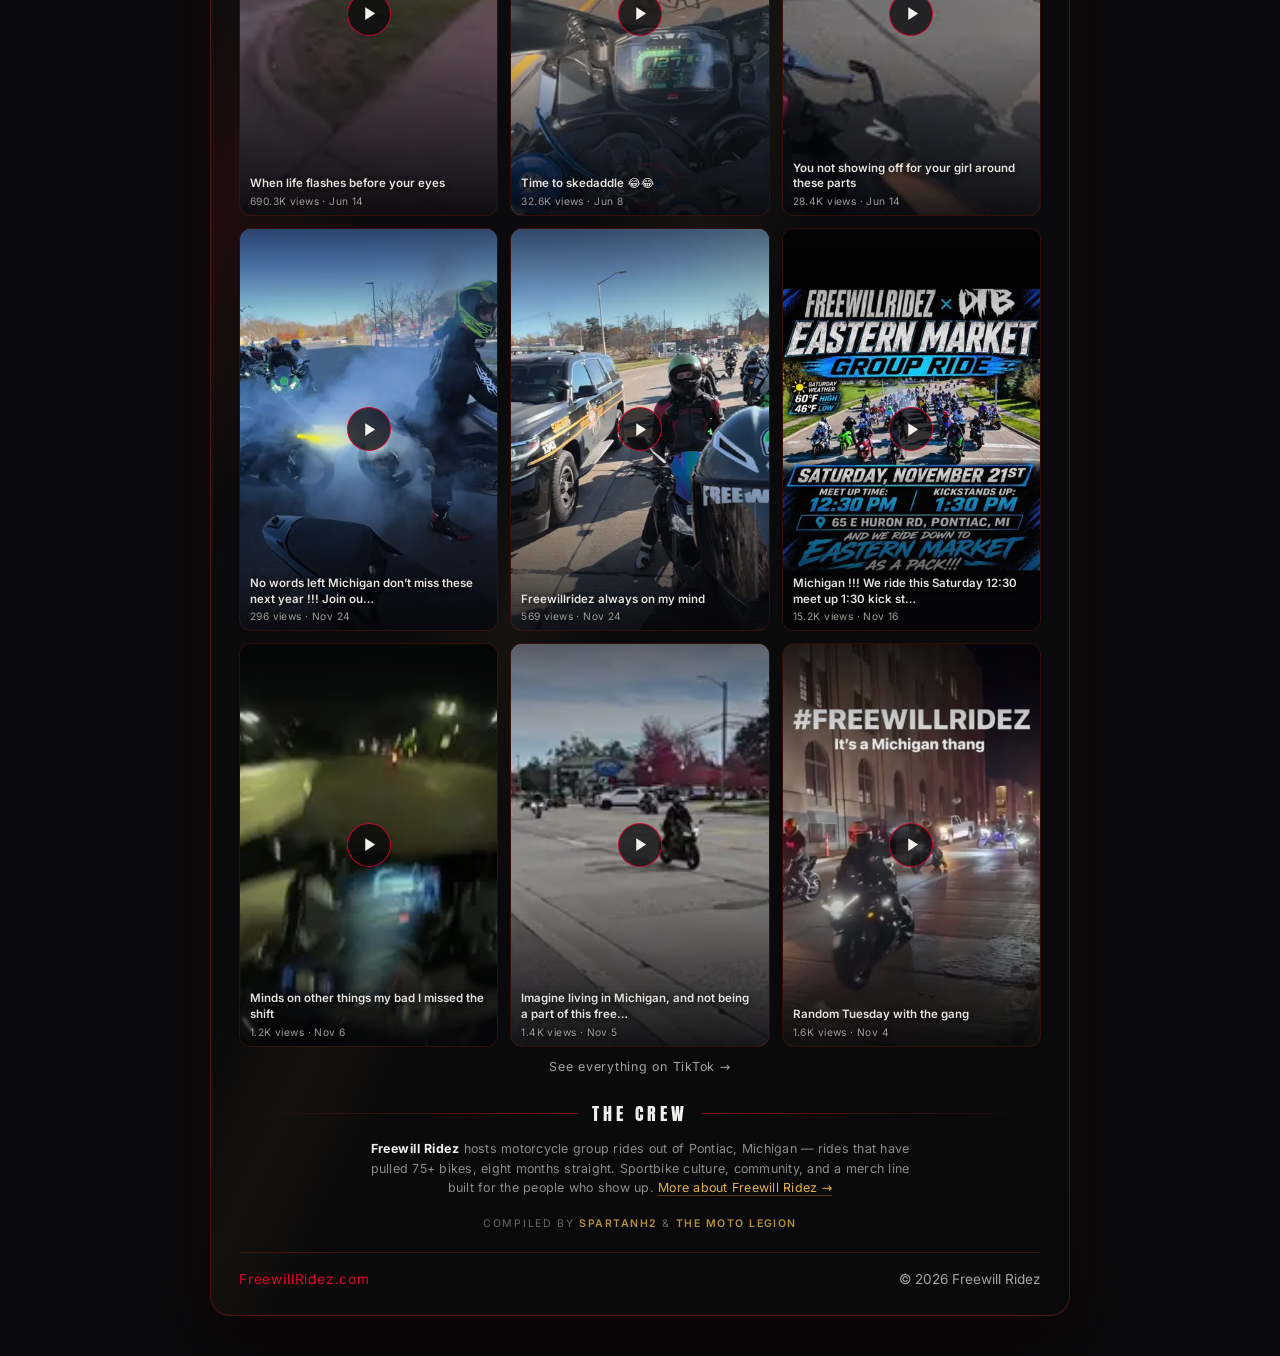
==== commit 006b2405: "Deploy VectaShield/Main-FreewillRidez-Website 2026-11-26T01:50:23Z" ====
--- a/index.html
+++ b/index.html
@@ -18,8 +18,8 @@
     <meta property="og:url" content="https://freewillridez.com/">
     <meta property="og:site_name" content="Freewill Ridez">
     <meta property="og:locale" content="en_US">
-    <meta property="og:image" content="https://freewillridez.com/og-image.png?v=20261125172428">
-    <meta property="og:image:secure_url" content="https://freewillridez.com/og-image.png?v=20261125172428">
+    <meta property="og:image" content="https://freewillridez.com/og-image.png?v=20261126015019">
+    <meta property="og:image:secure_url" content="https://freewillridez.com/og-image.png?v=20261126015019">
     <meta property="og:image:type" content="image/png">
     <meta property="og:image:width" content="1200">
     <meta property="og:image:height" content="630">
@@ -30,11 +30,11 @@
     <meta name="twitter:card" content="summary_large_image">
     <meta name="twitter:title" content="Freewill Ridez | Motorcycle Group Rides | Pontiac, Michigan">
     <meta name="twitter:description" content="Group ridez out of Pontiac, Michigan — 75+ bikes deep, eight months straight. Movement. Dreamwork. Carving a path.">
-    <meta name="twitter:image" content="https://freewillridez.com/og-image.png?v=20261125172428">
+    <meta name="twitter:image" content="https://freewillridez.com/og-image.png?v=20261126015019">
     <meta name="twitter:image:alt" content="Freewill Ridez — Pontiac, Michigan motorcycle group rides">
 
-    <link rel="stylesheet" href="styles.css?v=20261125172428">
-    <link rel="icon" type="image/png" href="favicon-64.png?v=20261125172428">
+    <link rel="stylesheet" href="styles.css?v=20261126015019">
+    <link rel="icon" type="image/png" href="favicon-64.png?v=20261126015019">
     <link rel="icon" href="/favicon.ico" sizes="48x48 32x32 16x16">
     <link rel="preload" href="/fonts/anton-latin.woff2" as="font" type="font/woff2" crossorigin>
     <link rel="preload" href="/fonts/inter-latin.woff2" as="font" type="font/woff2" crossorigin>
@@ -101,10 +101,10 @@
 <body>
     <main class="card">
         <div class="avatar-wrap">
-            <img src="fwr-avatar.webp?v=20261125172428" alt="Freewill Ridez helmet-mark logo" class="avatar" width="200" height="200" fetchpriority="high">
+            <img src="fwr-avatar.webp?v=20261126015019" alt="Freewill Ridez helmet-mark logo" class="avatar" width="200" height="200" fetchpriority="high">
         </div>
 
-        <h1 class="name wordmark-heading"><img src="fwr-wordmark.webp?v=20261125172428" alt="Freewill Ridez" class="wordmark" width="900" height="211"></h1>
+        <h1 class="name wordmark-heading"><img src="fwr-wordmark.webp?v=20261126015019" alt="Freewill Ridez" class="wordmark" width="900" height="211"></h1>
         <p class="tagline">Movement <span class="sep">·</span> Dreamwork <span class="sep">·</span> Carving A Path</p>
         <p class="locale-line">Group Rides <span class="sep">&middot;</span> Michigan <span class="sep">&middot;</span> We’re Taking Over The State</p>
 
@@ -257,7 +257,7 @@
     </script>
     <!-- Lowest-priority scripts: both defer their own network work until
          after load and near-viewport. -->
-    <script src="feed.js?v=20261125172428" defer></script>
-    <script src="merch.js?v=20261125172428" defer></script>
+    <script src="feed.js?v=20261126015019" defer></script>
+    <script src="merch.js?v=20261126015019" defer></script>
 </body>
 </html>
--- a/styles.css
+++ b/styles.css
@@ -1 +1 @@
-@font-face{font-family:Anton;font-style:normal;font-weight:400;font-display:swap;src:url(fonts/anton-latin.woff2) format("woff2");unicode-range:U+0000-00FF,U+0131,U+0152-0153,U+02BB-02BC,U+02C6,U+02DA,U+02DC,U+0304,U+0308,U+0329,U+2000-206F,U+20AC,U+2122,U+2191,U+2193,U+2212,U+2215,U+FEFF,U+FFFD}@font-face{font-family:Inter;font-style:normal;font-weight:100 900;font-display:swap;src:url(fonts/inter-latin.woff2) format("woff2");unicode-range:U+0000-00FF,U+0131,U+0152-0153,U+02BB-02BC,U+02C6,U+02DA,U+02DC,U+0304,U+0308,U+0329,U+2000-206F,U+20AC,U+2122,U+2191,U+2193,U+2212,U+2215,U+FEFF,U+FFFD}@font-face{font-family:Cinzel;font-style:normal;font-weight:400 900;font-display:swap;src:url(fonts/cinzel-latin.woff2) format("woff2");unicode-range:U+0000-00FF,U+0131,U+0152-0153,U+02BB-02BC,U+02C6,U+02DA,U+02DC,U+0304,U+0308,U+0329,U+2000-206F,U+20AC,U+2122,U+2191,U+2193,U+2212,U+2215,U+FEFF,U+FFFD}@view-transition{navigation: auto;}::view-transition-old(root),::view-transition-new(root){animation-duration:.16s}@media (prefers-reduced-motion: reduce){::view-transition-old(root),::view-transition-new(root){animation:none}}:root{--black: #0a0a0c;--char: #141317;--red: #da291c;--red-hot: #e4002b;--gold: #c69214;--gold-bright: #e3b341;--ink: #f2f0ec;--muted: #a8a5a0}*{box-sizing:border-box;margin:0;padding:0}html{scrollbar-gutter:stable both-edges}html,body{min-height:100%;font-family:Inter,system-ui,-apple-system,Segoe UI,Roboto,sans-serif;color:var(--ink);background:var(--black)}body{min-height:100vh;display:flex;align-items:center;justify-content:center;padding:40px 20px;background:transparent}body:before{content:"";position:fixed;inset:0;z-index:-1;background-color:var(--black);background-image:linear-gradient(180deg,#0606099e,#06060973 40%,#060609b8),url(bg-station-1280.webp?v=20261125172428);background-position:center;background-repeat:no-repeat;background-size:cover;pointer-events:none}@media (max-width: 640px){body:before{background-image:linear-gradient(180deg,#0606099e,#06060973 40%,#060609b8),url(bg-station-960.webp?v=20261125172428)}}@media (min-width: 1400px){body:before{background-image:linear-gradient(180deg,#0606099e,#06060973 40%,#060609b8),url(bg-station-1920.webp?v=20261125172428)}}.card{width:100%;max-width:860px;background:linear-gradient(180deg,#100f12b8,#09090bc7);border:1px solid rgba(218,41,28,.32);border-radius:20px;padding:40px 28px 28px;box-shadow:0 30px 80px #000000b3,0 0 0 1px #ffffff05 inset,0 0 60px #da291c1f;backdrop-filter:blur(3px);position:relative;overflow:hidden}.card:before{content:"";position:absolute;inset:0;background:linear-gradient(115deg,transparent 55%,rgba(227,179,65,.05) 60%,transparent 65%),linear-gradient(295deg,transparent 55%,rgba(218,41,28,.1) 62%,transparent 68%);pointer-events:none}.avatar-wrap{display:flex;justify-content:center;margin-bottom:18px;position:relative;z-index:1}.avatar{width:200px;height:200px;border-radius:50%;object-fit:cover;border:3px solid var(--red);background:#000;box-shadow:0 0 0 4px #0a0a0ce6,0 0 0 5px #c6921480,0 10px 30px #000000b3,0 0 44px #da291c59}.name{font-family:Anton,Inter,sans-serif;font-weight:400;text-align:center;font-size:clamp(2rem,5vw,2.6rem);letter-spacing:.08em;color:var(--ink);text-shadow:0 2px 12px rgba(0,0,0,.8);position:relative;z-index:1;text-transform:uppercase}.wordmark-heading{letter-spacing:0;line-height:0;margin:.2em 0}.wordmark{display:block;margin:0 auto;width:min(100%,clamp(260px,74vw,480px));max-width:100%;height:auto;filter:drop-shadow(0 2px 12px rgba(0,0,0,.85))}.tagline{text-align:center;color:var(--muted);font-size:.92rem;letter-spacing:.14em;text-transform:uppercase;margin:14px 0 4px;position:relative;z-index:1}.tagline .sep{color:var(--red)}.locale-line{text-align:center;text-wrap:balance;margin:0 0 22px;font-size:.7rem;letter-spacing:.16em;text-transform:uppercase;color:#c69214bf;position:relative;z-index:1}.legion-member{text-align:center;margin:-14px 0 24px;font-size:.68rem;letter-spacing:.14em;text-transform:uppercase;color:#a8a5a0b3;position:relative;z-index:1}.legion-member a{font-family:Cinzel,serif;font-weight:700;font-size:.8rem;letter-spacing:.13em;text-decoration:none;color:#e3b341;transition:filter .15s ease;white-space:nowrap}@supports ((-webkit-background-clip: text) or (background-clip: text)){.legion-member a{background:linear-gradient(180deg,#f4e4b8,#e3b341 45%,#c69214 80%);-webkit-background-clip:text;background-clip:text;color:transparent}}.legion-member a:hover{filter:brightness(1.15) drop-shadow(0 0 8px rgba(227,179,65,.35))}.legion-member a:focus-visible{outline:2px solid var(--gold-bright);outline-offset:3px;border-radius:2px}.section-title{display:flex;align-items:center;gap:14px;font-family:Anton,Inter,sans-serif;font-weight:400;font-size:clamp(.95rem,3vw,1.12rem);letter-spacing:.22em;color:var(--ink);text-transform:uppercase;text-align:center;white-space:nowrap;margin:26px 0 12px;position:relative;z-index:1}.section-title:before,.section-title:after{content:"";flex:1;height:1px;min-width:12px;background:linear-gradient(90deg,transparent,rgba(218,41,28,.55))}.section-title:after{background:linear-gradient(90deg,rgba(218,41,28,.55),transparent)}.link-grid{display:grid;grid-template-columns:repeat(auto-fit,minmax(180px,1fr));gap:10px;position:relative;z-index:1}.link-grid+.link-grid{margin-top:10px}.link-btn{display:flex;align-items:center;gap:12px;padding:14px 16px;background:linear-gradient(180deg,#ffffff0b,#ffffff03);border:1px solid rgba(218,41,28,.3);border-radius:12px;color:var(--ink);text-decoration:none;font-weight:600;font-size:.98rem;letter-spacing:.02em;transition:transform .15s ease,border-color .2s ease,background .2s ease,box-shadow .2s ease;position:relative;overflow:hidden}.link-btn:after{content:"";position:absolute;right:14px;top:50%;width:8px;height:8px;border-right:2px solid var(--red);border-top:2px solid var(--red);transform:translateY(-50%) rotate(45deg);opacity:.55;transition:opacity .2s ease,right .2s ease}.link-btn:hover{transform:translateY(-2px);border-color:var(--red-hot);background:linear-gradient(180deg,#da291c33,#da291c0f);box-shadow:0 8px 24px #da291c4d}.link-btn:hover:after{opacity:1;right:10px}.link-btn:focus-visible{outline:2px solid var(--red-hot);outline-offset:2px}.link-btn .icon{display:inline-flex;align-items:center;justify-content:center;width:32px;height:32px;background:linear-gradient(135deg,var(--red),#7d130c);color:var(--ink);border-radius:8px;font-weight:800;flex-shrink:0;box-shadow:inset 0 0 0 1px #ffffff1f}.icon-svg{width:20px;height:20px;fill:currentColor;display:block}.link-btn.support .icon{background:linear-gradient(135deg,var(--gold-bright),var(--gold));color:var(--black)}.link-btn.support{border-color:#c692148c}.link-btn.support:hover{border-color:var(--gold-bright);background:linear-gradient(180deg,#c692142e,#c692140d);box-shadow:0 8px 24px #c692144d}.about-caption{margin:0 auto 6px;padding:0 8px;text-align:center;color:#a8a5a0d9;font-size:.78rem;line-height:1.55;letter-spacing:.02em;position:relative;z-index:1}.about-caption p{max-width:560px;margin:0 auto}.about-caption strong{color:var(--ink);font-weight:700;letter-spacing:.04em}.about-caption a{color:var(--gold-bright);text-decoration:none;border-bottom:1px solid rgba(227,179,65,.3);transition:color .15s ease,border-color .15s ease;white-space:nowrap}.about-caption a:hover{color:#f1cd77;border-bottom-color:#e3b341b3}.site-credit{text-align:center;margin:20px 0 4px;font-size:.66rem;letter-spacing:.16em;text-transform:uppercase;color:#a8a5a099;position:relative;z-index:1}.site-credit a{color:#e3b341cc;text-decoration:none;font-weight:600;letter-spacing:.14em;white-space:nowrap;transition:color .15s ease}.site-credit a:hover{color:var(--gold-bright)}.footer{margin-top:22px;padding-top:18px;border-top:1px solid rgba(218,41,28,.25);display:flex;justify-content:space-between;align-items:center;flex-wrap:wrap;gap:8px;font-size:.85rem;color:var(--muted);position:relative;z-index:1}.footer a{color:var(--red-hot);text-decoration:none;letter-spacing:.06em}.footer a:hover{color:#ff4d5e}.back-link{display:inline-block;color:var(--red-hot);text-decoration:none;font-size:.85rem;letter-spacing:.1em;text-transform:uppercase;margin-bottom:16px;position:relative;z-index:1;transition:color .15s ease}.back-link:hover{color:#ff4d5e}.fine-print{color:var(--muted);font-size:.78rem;text-align:center;margin-top:18px;padding:12px;border:1px dashed rgba(218,41,28,.4);border-radius:8px;line-height:1.5;position:relative;z-index:1}.fine-print a{color:var(--gold-bright);text-decoration:none;border-bottom:1px solid rgba(227,179,65,.4)}.fine-print a:hover{color:#f1cd77}@media (max-width: 420px){.card{padding:30px 18px 22px}.avatar{width:160px;height:160px}.link-grid{grid-template-columns:1fr 1fr}.link-btn{padding:12px 10px;font-size:.82rem;gap:8px}.link-btn .icon{width:28px;height:28px}.link-btn .icon .icon-svg{width:16px;height:16px}.link-btn:after{display:none}}.about-portrait{display:block;width:min(100%,340px);height:auto;margin:0 auto 20px;border-radius:14px;border:1px solid rgba(218,41,28,.35);box-shadow:0 18px 50px #000000b3,0 0 40px #da291c26;position:relative;z-index:1}.about-body{position:relative;z-index:1;color:#f2f0ece0;font-size:.95rem;line-height:1.7}.about-body p+p{margin-top:14px}.about-body strong{color:var(--gold-bright);font-weight:700}.about-body a{color:var(--gold-bright);text-decoration:none;border-bottom:1px solid rgba(227,179,65,.35);transition:color .15s ease,border-color .15s ease}.about-body a:hover{color:#f1cd77;border-bottom-color:#e3b341b3}.latest{margin-top:6px}.video-grid{display:grid;grid-template-columns:repeat(2,1fr);gap:10px;position:relative;z-index:1}@media (min-width: 560px){.video-grid{grid-template-columns:repeat(3,1fr);gap:12px}}.video-card{position:relative;border-radius:12px;overflow:hidden;border:1px solid rgba(218,41,28,.22);background:#0006;aspect-ratio:9 / 14;min-height:210px;cursor:pointer;padding:0;text-align:left;display:block;width:100%;color:var(--ink);font-family:inherit;transition:transform .15s ease,border-color .2s ease,box-shadow .2s ease;opacity:0;transform:translateY(10px)}.video-card.revealed{opacity:1;transform:none;transition:opacity .4s ease,transform .4s ease,border-color .2s ease,box-shadow .2s ease}@media (prefers-reduced-motion: reduce){.video-card{opacity:1;transform:none}}.video-card:hover{transform:translateY(-3px);border-color:#e4002b99;box-shadow:0 14px 34px -14px #000000e6}.video-card:focus-visible{outline:2px solid var(--red-hot);outline-offset:2px}.video-card.playing{cursor:default;transform:none}.video-thumb{position:absolute;inset:0;width:100%;height:100%;object-fit:cover;display:block;background:linear-gradient(135deg,#141317e6,#09090be6)}.video-card:before{content:"";position:absolute;inset:0;background:linear-gradient(100deg,transparent 30%,rgba(255,255,255,.05) 50%,transparent 70%);background-size:200% 100%;animation:video-shimmer 1.4s infinite;z-index:0}.video-card.loaded:before{animation:none;opacity:0}@keyframes video-shimmer{0%{background-position:200% 0}to{background-position:-200% 0}}@media (prefers-reduced-motion: reduce){.video-card:before{animation:none}}.video-scrim{position:absolute;inset:0;background:linear-gradient(180deg,rgba(6,6,9,.55) 0%,transparent 30%,transparent 55%,rgba(6,6,9,.87) 100%);z-index:1;pointer-events:none}.video-play{position:absolute;top:50%;left:50%;transform:translate(-50%,-50%);width:44px;height:44px;border-radius:50%;background:#09090bbf;border:1.5px solid rgba(228,0,43,.85);display:flex;align-items:center;justify-content:center;color:var(--ink);z-index:2;pointer-events:none;transition:transform .15s ease,background .15s ease}.video-card:hover .video-play{transform:translate(-50%,-50%) scale(1.1);background:#da291ce6}.video-play .icon-svg{width:17px;height:17px;margin-left:2px}.video-badges{position:absolute;top:8px;left:8px;right:8px;display:flex;justify-content:flex-end;z-index:2;pointer-events:none}.badge-pinned{font-size:.6rem;font-weight:700;letter-spacing:.08em;text-transform:uppercase;padding:3px 8px;border-radius:4px;line-height:1.4;white-space:nowrap;color:var(--ink);background:linear-gradient(135deg,var(--red-hot),var(--red));border:1px solid rgba(255,255,255,.22)}.video-meta{position:absolute;left:10px;right:10px;bottom:8px;z-index:2;pointer-events:none}.video-note{font-size:.72rem;font-weight:600;line-height:1.35;color:#f2f0ecf2;text-shadow:0 1px 6px rgba(0,0,0,.9);display:-webkit-box;-webkit-line-clamp:2;-webkit-box-orient:vertical;overflow:hidden}.video-stats{display:block;margin-top:3px;font-size:.64rem;color:#a8a5a0f2;letter-spacing:.04em;text-shadow:0 1px 4px rgba(0,0,0,.9)}.video-card iframe{position:absolute;inset:0;width:100%;height:100%;border:0;z-index:3;background:#000}.feed-more{display:block;text-align:center;margin-top:12px;font-size:.78rem;letter-spacing:.06em;color:var(--muted);text-decoration:none;position:relative;z-index:1;transition:color .15s ease}.feed-more:hover{color:var(--red-hot)}.feed-fallback{text-align:center;color:var(--muted);font-size:.85rem;line-height:1.6;padding:14px 0 4px;position:relative;z-index:1}.feed-fallback a{color:var(--gold-bright)}@media (max-width: 639px){.video-card.playing{grid-column:1 / -1;aspect-ratio:9 / 15}}@media (max-width: 479px){.video-grid{gap:8px}.video-card{min-height:190px}.video-note{font-size:.68rem}.video-stats{font-size:.58rem;white-space:nowrap}.video-stats .v-word{display:none}}.merch{margin-top:6px}.merch-grid{display:grid;grid-template-columns:repeat(2,1fr);gap:12px;position:relative;z-index:1}.merch-card{position:relative;border-radius:12px;overflow:hidden;border:1px solid rgba(198,146,20,.3);background:#0006;aspect-ratio:4 / 5;display:block;color:var(--ink);text-decoration:none;transition:transform .15s ease,border-color .2s ease,box-shadow .2s ease;opacity:0;transform:translateY(10px)}.merch-card.revealed{opacity:1;transform:none;transition:opacity .4s ease,transform .4s ease,border-color .2s ease,box-shadow .2s ease}@media (prefers-reduced-motion: reduce){.merch-card{opacity:1;transform:none}}.merch-card:hover{transform:translateY(-3px);border-color:#e3b341a6;box-shadow:0 14px 34px -14px #000000e6,0 0 24px -8px #c6921473}.merch-card:focus-visible{outline:2px solid var(--gold-bright);outline-offset:2px}.merch-thumb{position:absolute;inset:0;width:100%;height:100%;object-fit:cover;display:block;background:linear-gradient(135deg,#141317e6,#09090be6);transition:transform .25s ease}.merch-card:hover .merch-thumb{transform:scale(1.04)}.merch-card:before{content:"";position:absolute;inset:0;background:linear-gradient(100deg,transparent 30%,rgba(255,255,255,.05) 50%,transparent 70%);background-size:200% 100%;animation:video-shimmer 1.4s infinite;z-index:0}.merch-card.loaded:before{animation:none;opacity:0}@media (prefers-reduced-motion: reduce){.merch-card:before{animation:none}}.merch-scrim{position:absolute;inset:0;background:linear-gradient(180deg,transparent 55%,rgba(6,6,9,.88) 100%);z-index:1;pointer-events:none}.merch-meta{position:absolute;left:12px;right:12px;bottom:10px;z-index:2;display:flex;align-items:baseline;justify-content:space-between;gap:10px;pointer-events:none}.merch-title{font-family:Anton,Inter,sans-serif;font-weight:400;font-size:clamp(.85rem,2.4vw,1.05rem);letter-spacing:.06em;text-transform:uppercase;line-height:1.2;color:var(--ink);text-shadow:0 1px 6px rgba(0,0,0,.9)}.merch-price{font-size:.85rem;font-weight:700;color:var(--gold-bright);white-space:nowrap;text-shadow:0 1px 4px rgba(0,0,0,.9)}.merch-cta{display:flex;flex-direction:column;align-items:center;gap:2px;margin-top:14px;padding:18px 24px;border-radius:12px;background:linear-gradient(135deg,var(--gold-bright),var(--gold));border:1px solid rgba(255,255,255,.18);color:var(--black);text-decoration:none;font-family:Anton,Inter,sans-serif;font-weight:400;font-size:clamp(1.15rem,3.4vw,1.45rem);letter-spacing:.18em;text-transform:uppercase;text-align:center;box-shadow:0 10px 30px -10px #c692148c,inset 0 1px #ffffff59;position:relative;z-index:1;transition:transform .15s ease,box-shadow .2s ease,filter .15s ease}.merch-cta:hover{transform:translateY(-2px);filter:brightness(1.06);box-shadow:0 16px 40px -12px #c69214b3,inset 0 1px #ffffff59}.merch-cta:focus-visible{outline:2px solid var(--gold-bright);outline-offset:3px}.merch-cta-sub{font-family:Inter,sans-serif;font-weight:600;font-size:.72rem;letter-spacing:.22em;color:#0a0a0cb3}@media (max-width: 419px){.merch-grid{gap:8px}.merch-meta{flex-direction:column;gap:2px}}.event-tile{display:flex;align-items:center;gap:14px;margin-top:24px;padding:10px 14px;border:1px solid rgba(228,0,43,.45);border-radius:12px;background:linear-gradient(90deg,rgba(218,41,28,.16),rgba(218,41,28,.04) 45%,transparent),#00000059;color:var(--ink);text-decoration:none;position:relative;z-index:1;transition:transform .15s ease,border-color .2s ease,box-shadow .2s ease}.event-tile:hover{transform:translateY(-2px);border-color:var(--red-hot);box-shadow:0 8px 24px #da291c4d}.event-tile:focus-visible{outline:2px solid var(--red-hot);outline-offset:2px}.event-date{display:flex;flex-direction:column;align-items:center;justify-content:center;flex-shrink:0;width:52px;padding:5px 0 6px;border-radius:8px;background:linear-gradient(135deg,var(--red),#7d130c);box-shadow:inset 0 0 0 1px #ffffff24;line-height:1}.event-mon{font-size:.6rem;font-weight:700;letter-spacing:.18em;text-transform:uppercase;color:#f2f0ecd9}.event-day{font-family:Anton,Inter,sans-serif;font-size:1.45rem;margin-top:2px;color:#fff}.event-info{min-width:0;display:flex;flex-direction:column;gap:2px}.event-name{font-family:Anton,Inter,sans-serif;font-size:.92rem;letter-spacing:.1em;text-transform:uppercase}.event-times{font-size:.76rem;color:var(--muted);letter-spacing:.04em}.event-where{margin-left:auto;text-align:right;font-size:.78rem;font-weight:600;color:var(--gold-bright);letter-spacing:.03em;white-space:nowrap}.event-arrow{opacity:.7}.event-tile:hover .event-arrow{opacity:1}@media (max-width: 560px){.event-tile{flex-wrap:wrap;row-gap:6px}.event-where{margin-left:66px;width:100%;text-align:left;white-space:normal}}
+@font-face{font-family:Anton;font-style:normal;font-weight:400;font-display:swap;src:url(fonts/anton-latin.woff2) format("woff2");unicode-range:U+0000-00FF,U+0131,U+0152-0153,U+02BB-02BC,U+02C6,U+02DA,U+02DC,U+0304,U+0308,U+0329,U+2000-206F,U+20AC,U+2122,U+2191,U+2193,U+2212,U+2215,U+FEFF,U+FFFD}@font-face{font-family:Inter;font-style:normal;font-weight:100 900;font-display:swap;src:url(fonts/inter-latin.woff2) format("woff2");unicode-range:U+0000-00FF,U+0131,U+0152-0153,U+02BB-02BC,U+02C6,U+02DA,U+02DC,U+0304,U+0308,U+0329,U+2000-206F,U+20AC,U+2122,U+2191,U+2193,U+2212,U+2215,U+FEFF,U+FFFD}@font-face{font-family:Cinzel;font-style:normal;font-weight:400 900;font-display:swap;src:url(fonts/cinzel-latin.woff2) format("woff2");unicode-range:U+0000-00FF,U+0131,U+0152-0153,U+02BB-02BC,U+02C6,U+02DA,U+02DC,U+0304,U+0308,U+0329,U+2000-206F,U+20AC,U+2122,U+2191,U+2193,U+2212,U+2215,U+FEFF,U+FFFD}@view-transition{navigation: auto;}::view-transition-old(root),::view-transition-new(root){animation-duration:.16s}@media (prefers-reduced-motion: reduce){::view-transition-old(root),::view-transition-new(root){animation:none}}:root{--black: #0a0a0c;--char: #141317;--red: #da291c;--red-hot: #e4002b;--gold: #c69214;--gold-bright: #e3b341;--ink: #f2f0ec;--muted: #a8a5a0}*{box-sizing:border-box;margin:0;padding:0}html{scrollbar-gutter:stable both-edges}html,body{min-height:100%;font-family:Inter,system-ui,-apple-system,Segoe UI,Roboto,sans-serif;color:var(--ink);background:var(--black)}body{min-height:100vh;display:flex;align-items:center;justify-content:center;padding:40px 20px;background:transparent}body:before{content:"";position:fixed;inset:0;z-index:-1;background-color:var(--black);background-image:linear-gradient(180deg,#0606099e,#06060973 40%,#060609b8),url(bg-station-1280.webp?v=20261126015019);background-position:center;background-repeat:no-repeat;background-size:cover;pointer-events:none}@media (max-width: 640px){body:before{background-image:linear-gradient(180deg,#0606099e,#06060973 40%,#060609b8),url(bg-station-960.webp?v=20261126015019)}}@media (min-width: 1400px){body:before{background-image:linear-gradient(180deg,#0606099e,#06060973 40%,#060609b8),url(bg-station-1920.webp?v=20261126015019)}}.card{width:100%;max-width:860px;background:linear-gradient(180deg,#100f12b8,#09090bc7);border:1px solid rgba(218,41,28,.32);border-radius:20px;padding:40px 28px 28px;box-shadow:0 30px 80px #000000b3,0 0 0 1px #ffffff05 inset,0 0 60px #da291c1f;backdrop-filter:blur(3px);position:relative;overflow:hidden}.card:before{content:"";position:absolute;inset:0;background:linear-gradient(115deg,transparent 55%,rgba(227,179,65,.05) 60%,transparent 65%),linear-gradient(295deg,transparent 55%,rgba(218,41,28,.1) 62%,transparent 68%);pointer-events:none}.avatar-wrap{display:flex;justify-content:center;margin-bottom:18px;position:relative;z-index:1}.avatar{width:200px;height:200px;border-radius:50%;object-fit:cover;border:3px solid var(--red);background:#000;box-shadow:0 0 0 4px #0a0a0ce6,0 0 0 5px #c6921480,0 10px 30px #000000b3,0 0 44px #da291c59}.name{font-family:Anton,Inter,sans-serif;font-weight:400;text-align:center;font-size:clamp(2rem,5vw,2.6rem);letter-spacing:.08em;color:var(--ink);text-shadow:0 2px 12px rgba(0,0,0,.8);position:relative;z-index:1;text-transform:uppercase}.wordmark-heading{letter-spacing:0;line-height:0;margin:.2em 0}.wordmark{display:block;margin:0 auto;width:min(100%,clamp(260px,74vw,480px));max-width:100%;height:auto;filter:drop-shadow(0 2px 12px rgba(0,0,0,.85))}.tagline{text-align:center;color:var(--muted);font-size:.92rem;letter-spacing:.14em;text-transform:uppercase;margin:14px 0 4px;position:relative;z-index:1}.tagline .sep{color:var(--red)}.locale-line{text-align:center;text-wrap:balance;margin:0 0 22px;font-size:.7rem;letter-spacing:.16em;text-transform:uppercase;color:#c69214bf;position:relative;z-index:1}.legion-member{text-align:center;margin:-14px 0 24px;font-size:.68rem;letter-spacing:.14em;text-transform:uppercase;color:#a8a5a0b3;position:relative;z-index:1}.legion-member a{font-family:Cinzel,serif;font-weight:700;font-size:.8rem;letter-spacing:.13em;text-decoration:none;color:#e3b341;transition:filter .15s ease;white-space:nowrap}@supports ((-webkit-background-clip: text) or (background-clip: text)){.legion-member a{background:linear-gradient(180deg,#f4e4b8,#e3b341 45%,#c69214 80%);-webkit-background-clip:text;background-clip:text;color:transparent}}.legion-member a:hover{filter:brightness(1.15) drop-shadow(0 0 8px rgba(227,179,65,.35))}.legion-member a:focus-visible{outline:2px solid var(--gold-bright);outline-offset:3px;border-radius:2px}.section-title{display:flex;align-items:center;gap:14px;font-family:Anton,Inter,sans-serif;font-weight:400;font-size:clamp(.95rem,3vw,1.12rem);letter-spacing:.22em;color:var(--ink);text-transform:uppercase;text-align:center;white-space:nowrap;margin:26px 0 12px;position:relative;z-index:1}.section-title:before,.section-title:after{content:"";flex:1;height:1px;min-width:12px;background:linear-gradient(90deg,transparent,rgba(218,41,28,.55))}.section-title:after{background:linear-gradient(90deg,rgba(218,41,28,.55),transparent)}.link-grid{display:grid;grid-template-columns:repeat(auto-fit,minmax(180px,1fr));gap:10px;position:relative;z-index:1}.link-grid+.link-grid{margin-top:10px}.link-btn{display:flex;align-items:center;gap:12px;padding:14px 16px;background:linear-gradient(180deg,#ffffff0b,#ffffff03);border:1px solid rgba(218,41,28,.3);border-radius:12px;color:var(--ink);text-decoration:none;font-weight:600;font-size:.98rem;letter-spacing:.02em;transition:transform .15s ease,border-color .2s ease,background .2s ease,box-shadow .2s ease;position:relative;overflow:hidden}.link-btn:after{content:"";position:absolute;right:14px;top:50%;width:8px;height:8px;border-right:2px solid var(--red);border-top:2px solid var(--red);transform:translateY(-50%) rotate(45deg);opacity:.55;transition:opacity .2s ease,right .2s ease}.link-btn:hover{transform:translateY(-2px);border-color:var(--red-hot);background:linear-gradient(180deg,#da291c33,#da291c0f);box-shadow:0 8px 24px #da291c4d}.link-btn:hover:after{opacity:1;right:10px}.link-btn:focus-visible{outline:2px solid var(--red-hot);outline-offset:2px}.link-btn .icon{display:inline-flex;align-items:center;justify-content:center;width:32px;height:32px;background:linear-gradient(135deg,var(--red),#7d130c);color:var(--ink);border-radius:8px;font-weight:800;flex-shrink:0;box-shadow:inset 0 0 0 1px #ffffff1f}.icon-svg{width:20px;height:20px;fill:currentColor;display:block}.link-btn.support .icon{background:linear-gradient(135deg,var(--gold-bright),var(--gold));color:var(--black)}.link-btn.support{border-color:#c692148c}.link-btn.support:hover{border-color:var(--gold-bright);background:linear-gradient(180deg,#c692142e,#c692140d);box-shadow:0 8px 24px #c692144d}.about-caption{margin:0 auto 6px;padding:0 8px;text-align:center;color:#a8a5a0d9;font-size:.78rem;line-height:1.55;letter-spacing:.02em;position:relative;z-index:1}.about-caption p{max-width:560px;margin:0 auto}.about-caption strong{color:var(--ink);font-weight:700;letter-spacing:.04em}.about-caption a{color:var(--gold-bright);text-decoration:none;border-bottom:1px solid rgba(227,179,65,.3);transition:color .15s ease,border-color .15s ease;white-space:nowrap}.about-caption a:hover{color:#f1cd77;border-bottom-color:#e3b341b3}.site-credit{text-align:center;margin:20px 0 4px;font-size:.66rem;letter-spacing:.16em;text-transform:uppercase;color:#a8a5a099;position:relative;z-index:1}.site-credit a{color:#e3b341cc;text-decoration:none;font-weight:600;letter-spacing:.14em;white-space:nowrap;transition:color .15s ease}.site-credit a:hover{color:var(--gold-bright)}.footer{margin-top:22px;padding-top:18px;border-top:1px solid rgba(218,41,28,.25);display:flex;justify-content:space-between;align-items:center;flex-wrap:wrap;gap:8px;font-size:.85rem;color:var(--muted);position:relative;z-index:1}.footer a{color:var(--red-hot);text-decoration:none;letter-spacing:.06em}.footer a:hover{color:#ff4d5e}.back-link{display:inline-block;color:var(--red-hot);text-decoration:none;font-size:.85rem;letter-spacing:.1em;text-transform:uppercase;margin-bottom:16px;position:relative;z-index:1;transition:color .15s ease}.back-link:hover{color:#ff4d5e}.fine-print{color:var(--muted);font-size:.78rem;text-align:center;margin-top:18px;padding:12px;border:1px dashed rgba(218,41,28,.4);border-radius:8px;line-height:1.5;position:relative;z-index:1}.fine-print a{color:var(--gold-bright);text-decoration:none;border-bottom:1px solid rgba(227,179,65,.4)}.fine-print a:hover{color:#f1cd77}@media (max-width: 420px){.card{padding:30px 18px 22px}.avatar{width:160px;height:160px}.link-grid{grid-template-columns:1fr 1fr}.link-btn{padding:12px 10px;font-size:.82rem;gap:8px}.link-btn .icon{width:28px;height:28px}.link-btn .icon .icon-svg{width:16px;height:16px}.link-btn:after{display:none}}.about-portrait{display:block;width:min(100%,340px);height:auto;margin:0 auto 20px;border-radius:14px;border:1px solid rgba(218,41,28,.35);box-shadow:0 18px 50px #000000b3,0 0 40px #da291c26;position:relative;z-index:1}.about-body{position:relative;z-index:1;color:#f2f0ece0;font-size:.95rem;line-height:1.7}.about-body p+p{margin-top:14px}.about-body strong{color:var(--gold-bright);font-weight:700}.about-body a{color:var(--gold-bright);text-decoration:none;border-bottom:1px solid rgba(227,179,65,.35);transition:color .15s ease,border-color .15s ease}.about-body a:hover{color:#f1cd77;border-bottom-color:#e3b341b3}.latest{margin-top:6px}.video-grid{display:grid;grid-template-columns:repeat(2,1fr);gap:10px;position:relative;z-index:1}@media (min-width: 560px){.video-grid{grid-template-columns:repeat(3,1fr);gap:12px}}.video-card{position:relative;border-radius:12px;overflow:hidden;border:1px solid rgba(218,41,28,.22);background:#0006;aspect-ratio:9 / 14;min-height:210px;cursor:pointer;padding:0;text-align:left;display:block;width:100%;color:var(--ink);font-family:inherit;transition:transform .15s ease,border-color .2s ease,box-shadow .2s ease;opacity:0;transform:translateY(10px)}.video-card.revealed{opacity:1;transform:none;transition:opacity .4s ease,transform .4s ease,border-color .2s ease,box-shadow .2s ease}@media (prefers-reduced-motion: reduce){.video-card{opacity:1;transform:none}}.video-card:hover{transform:translateY(-3px);border-color:#e4002b99;box-shadow:0 14px 34px -14px #000000e6}.video-card:focus-visible{outline:2px solid var(--red-hot);outline-offset:2px}.video-card.playing{cursor:default;transform:none}.video-thumb{position:absolute;inset:0;width:100%;height:100%;object-fit:cover;display:block;background:linear-gradient(135deg,#141317e6,#09090be6)}.video-card:before{content:"";position:absolute;inset:0;background:linear-gradient(100deg,transparent 30%,rgba(255,255,255,.05) 50%,transparent 70%);background-size:200% 100%;animation:video-shimmer 1.4s infinite;z-index:0}.video-card.loaded:before{animation:none;opacity:0}@keyframes video-shimmer{0%{background-position:200% 0}to{background-position:-200% 0}}@media (prefers-reduced-motion: reduce){.video-card:before{animation:none}}.video-scrim{position:absolute;inset:0;background:linear-gradient(180deg,rgba(6,6,9,.55) 0%,transparent 30%,transparent 55%,rgba(6,6,9,.87) 100%);z-index:1;pointer-events:none}.video-play{position:absolute;top:50%;left:50%;transform:translate(-50%,-50%);width:44px;height:44px;border-radius:50%;background:#09090bbf;border:1.5px solid rgba(228,0,43,.85);display:flex;align-items:center;justify-content:center;color:var(--ink);z-index:2;pointer-events:none;transition:transform .15s ease,background .15s ease}.video-card:hover .video-play{transform:translate(-50%,-50%) scale(1.1);background:#da291ce6}.video-play .icon-svg{width:17px;height:17px;margin-left:2px}.video-badges{position:absolute;top:8px;left:8px;right:8px;display:flex;justify-content:flex-end;z-index:2;pointer-events:none}.badge-pinned{font-size:.6rem;font-weight:700;letter-spacing:.08em;text-transform:uppercase;padding:3px 8px;border-radius:4px;line-height:1.4;white-space:nowrap;color:var(--ink);background:linear-gradient(135deg,var(--red-hot),var(--red));border:1px solid rgba(255,255,255,.22)}.video-meta{position:absolute;left:10px;right:10px;bottom:8px;z-index:2;pointer-events:none}.video-note{font-size:.72rem;font-weight:600;line-height:1.35;color:#f2f0ecf2;text-shadow:0 1px 6px rgba(0,0,0,.9);display:-webkit-box;-webkit-line-clamp:2;-webkit-box-orient:vertical;overflow:hidden}.video-stats{display:block;margin-top:3px;font-size:.64rem;color:#a8a5a0f2;letter-spacing:.04em;text-shadow:0 1px 4px rgba(0,0,0,.9)}.video-card iframe{position:absolute;inset:0;width:100%;height:100%;border:0;z-index:3;background:#000}.feed-more{display:block;text-align:center;margin-top:12px;font-size:.78rem;letter-spacing:.06em;color:var(--muted);text-decoration:none;position:relative;z-index:1;transition:color .15s ease}.feed-more:hover{color:var(--red-hot)}.feed-fallback{text-align:center;color:var(--muted);font-size:.85rem;line-height:1.6;padding:14px 0 4px;position:relative;z-index:1}.feed-fallback a{color:var(--gold-bright)}@media (max-width: 639px){.video-card.playing{grid-column:1 / -1;aspect-ratio:9 / 15}}@media (max-width: 479px){.video-grid{gap:8px}.video-card{min-height:190px}.video-note{font-size:.68rem}.video-stats{font-size:.58rem;white-space:nowrap}.video-stats .v-word{display:none}}.merch{margin-top:6px}.merch-grid{display:grid;grid-template-columns:repeat(2,1fr);gap:12px;position:relative;z-index:1}.merch-card{position:relative;border-radius:12px;overflow:hidden;border:1px solid rgba(198,146,20,.3);background:#0006;aspect-ratio:4 / 5;display:block;color:var(--ink);text-decoration:none;transition:transform .15s ease,border-color .2s ease,box-shadow .2s ease;opacity:0;transform:translateY(10px)}.merch-card.revealed{opacity:1;transform:none;transition:opacity .4s ease,transform .4s ease,border-color .2s ease,box-shadow .2s ease}@media (prefers-reduced-motion: reduce){.merch-card{opacity:1;transform:none}}.merch-card:hover{transform:translateY(-3px);border-color:#e3b341a6;box-shadow:0 14px 34px -14px #000000e6,0 0 24px -8px #c6921473}.merch-card:focus-visible{outline:2px solid var(--gold-bright);outline-offset:2px}.merch-thumb{position:absolute;inset:0;width:100%;height:100%;object-fit:cover;display:block;background:linear-gradient(135deg,#141317e6,#09090be6);transition:transform .25s ease}.merch-card:hover .merch-thumb{transform:scale(1.04)}.merch-card:before{content:"";position:absolute;inset:0;background:linear-gradient(100deg,transparent 30%,rgba(255,255,255,.05) 50%,transparent 70%);background-size:200% 100%;animation:video-shimmer 1.4s infinite;z-index:0}.merch-card.loaded:before{animation:none;opacity:0}@media (prefers-reduced-motion: reduce){.merch-card:before{animation:none}}.merch-scrim{position:absolute;inset:0;background:linear-gradient(180deg,transparent 55%,rgba(6,6,9,.88) 100%);z-index:1;pointer-events:none}.merch-meta{position:absolute;left:12px;right:12px;bottom:10px;z-index:2;display:flex;align-items:baseline;justify-content:space-between;gap:10px;pointer-events:none}.merch-title{font-family:Anton,Inter,sans-serif;font-weight:400;font-size:clamp(.85rem,2.4vw,1.05rem);letter-spacing:.06em;text-transform:uppercase;line-height:1.2;color:var(--ink);text-shadow:0 1px 6px rgba(0,0,0,.9)}.merch-price{font-size:.85rem;font-weight:700;color:var(--gold-bright);white-space:nowrap;text-shadow:0 1px 4px rgba(0,0,0,.9)}.merch-cta{display:flex;flex-direction:column;align-items:center;gap:2px;margin-top:14px;padding:18px 24px;border-radius:12px;background:linear-gradient(135deg,var(--gold-bright),var(--gold));border:1px solid rgba(255,255,255,.18);color:var(--black);text-decoration:none;font-family:Anton,Inter,sans-serif;font-weight:400;font-size:clamp(1.15rem,3.4vw,1.45rem);letter-spacing:.18em;text-transform:uppercase;text-align:center;box-shadow:0 10px 30px -10px #c692148c,inset 0 1px #ffffff59;position:relative;z-index:1;transition:transform .15s ease,box-shadow .2s ease,filter .15s ease}.merch-cta:hover{transform:translateY(-2px);filter:brightness(1.06);box-shadow:0 16px 40px -12px #c69214b3,inset 0 1px #ffffff59}.merch-cta:focus-visible{outline:2px solid var(--gold-bright);outline-offset:3px}.merch-cta-sub{font-family:Inter,sans-serif;font-weight:600;font-size:.72rem;letter-spacing:.22em;color:#0a0a0cb3}@media (max-width: 419px){.merch-grid{gap:8px}.merch-meta{flex-direction:column;gap:2px}}.event-tile{display:flex;align-items:center;gap:14px;margin-top:24px;padding:10px 14px;border:1px solid rgba(228,0,43,.45);border-radius:12px;background:linear-gradient(90deg,rgba(218,41,28,.16),rgba(218,41,28,.04) 45%,transparent),#00000059;color:var(--ink);text-decoration:none;position:relative;z-index:1;transition:transform .15s ease,border-color .2s ease,box-shadow .2s ease}.event-tile:hover{transform:translateY(-2px);border-color:var(--red-hot);box-shadow:0 8px 24px #da291c4d}.event-tile:focus-visible{outline:2px solid var(--red-hot);outline-offset:2px}.event-date{display:flex;flex-direction:column;align-items:center;justify-content:center;flex-shrink:0;width:52px;padding:5px 0 6px;border-radius:8px;background:linear-gradient(135deg,var(--red),#7d130c);box-shadow:inset 0 0 0 1px #ffffff24;line-height:1}.event-mon{font-size:.6rem;font-weight:700;letter-spacing:.18em;text-transform:uppercase;color:#f2f0ecd9}.event-day{font-family:Anton,Inter,sans-serif;font-size:1.45rem;margin-top:2px;color:#fff}.event-info{min-width:0;display:flex;flex-direction:column;gap:2px}.event-name{font-family:Anton,Inter,sans-serif;font-size:.92rem;letter-spacing:.1em;text-transform:uppercase}.event-times{font-size:.76rem;color:var(--muted);letter-spacing:.04em}.event-where{margin-left:auto;text-align:right;font-size:.78rem;font-weight:600;color:var(--gold-bright);letter-spacing:.03em;white-space:nowrap}.event-arrow{opacity:.7}.event-tile:hover .event-arrow{opacity:1}@media (max-width: 560px){.event-tile{flex-wrap:wrap;row-gap:6px}.event-where{margin-left:66px;width:100%;text-align:left;white-space:normal}}
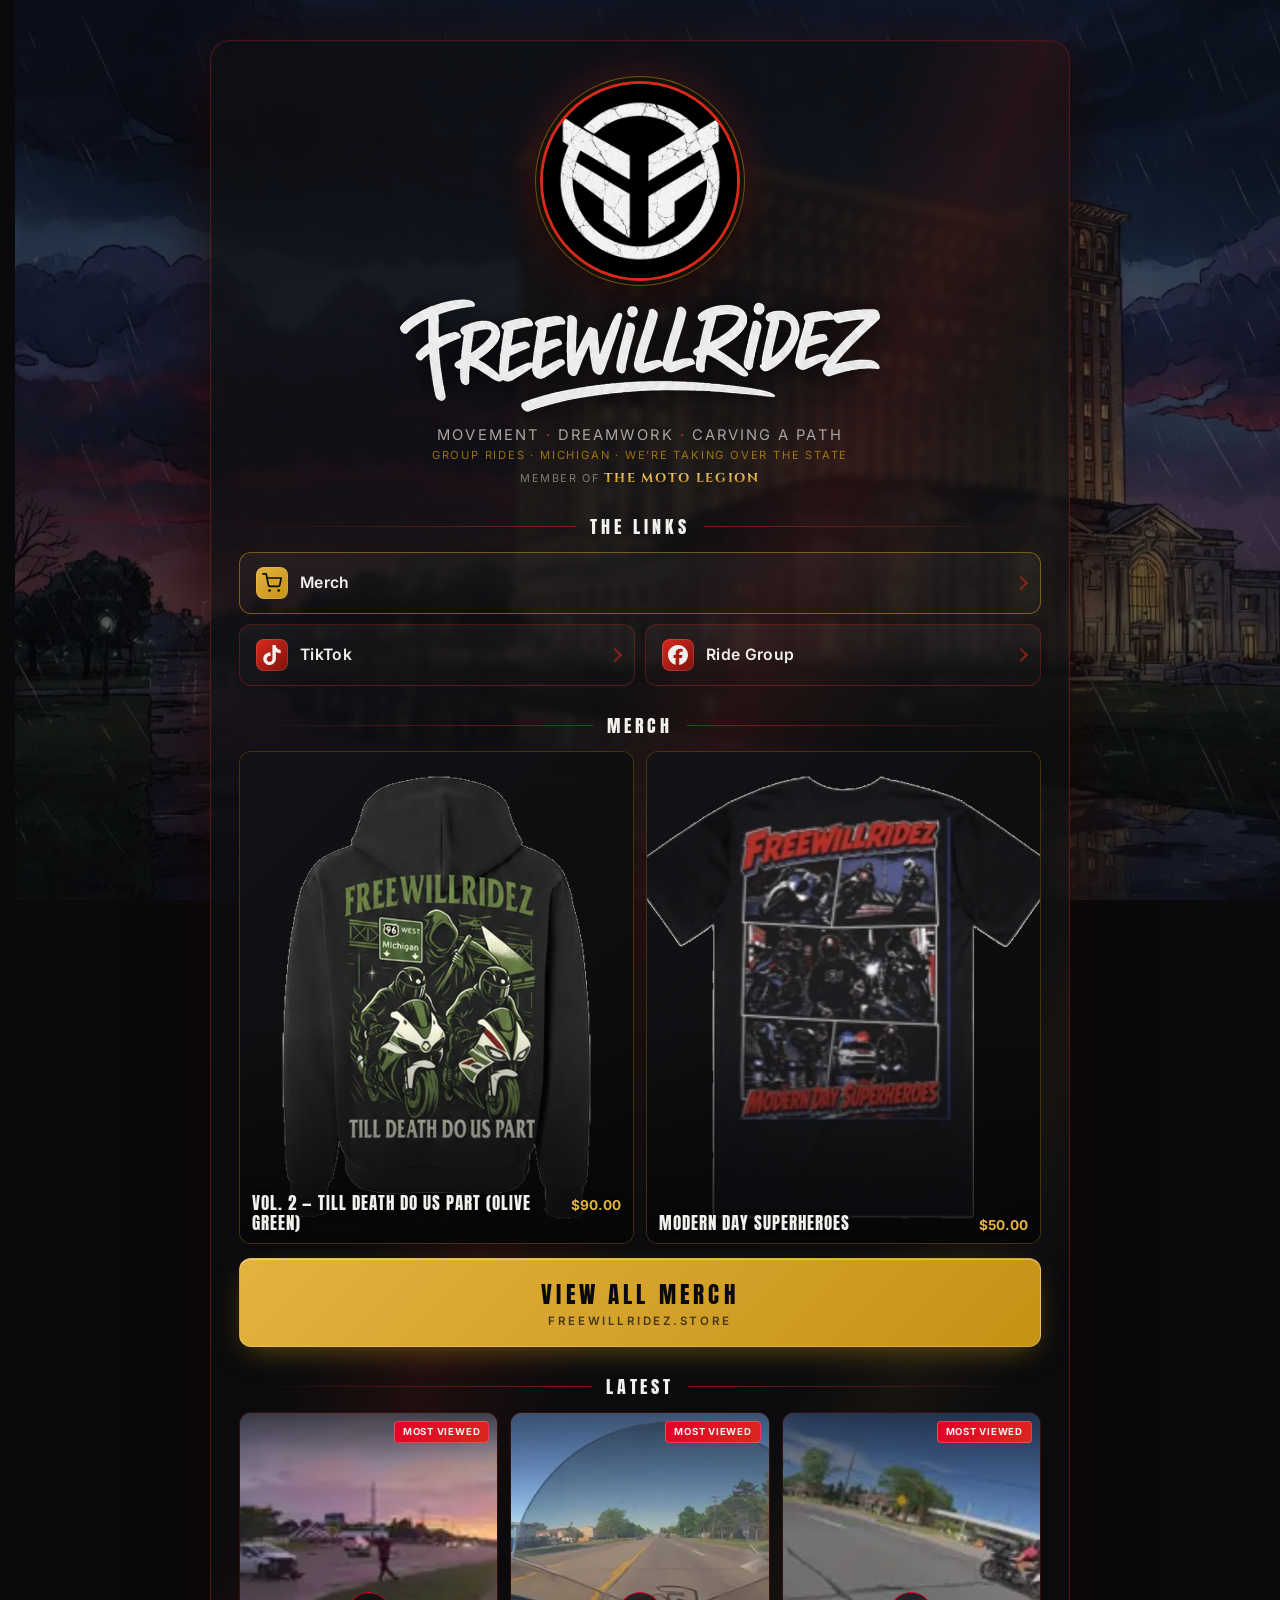
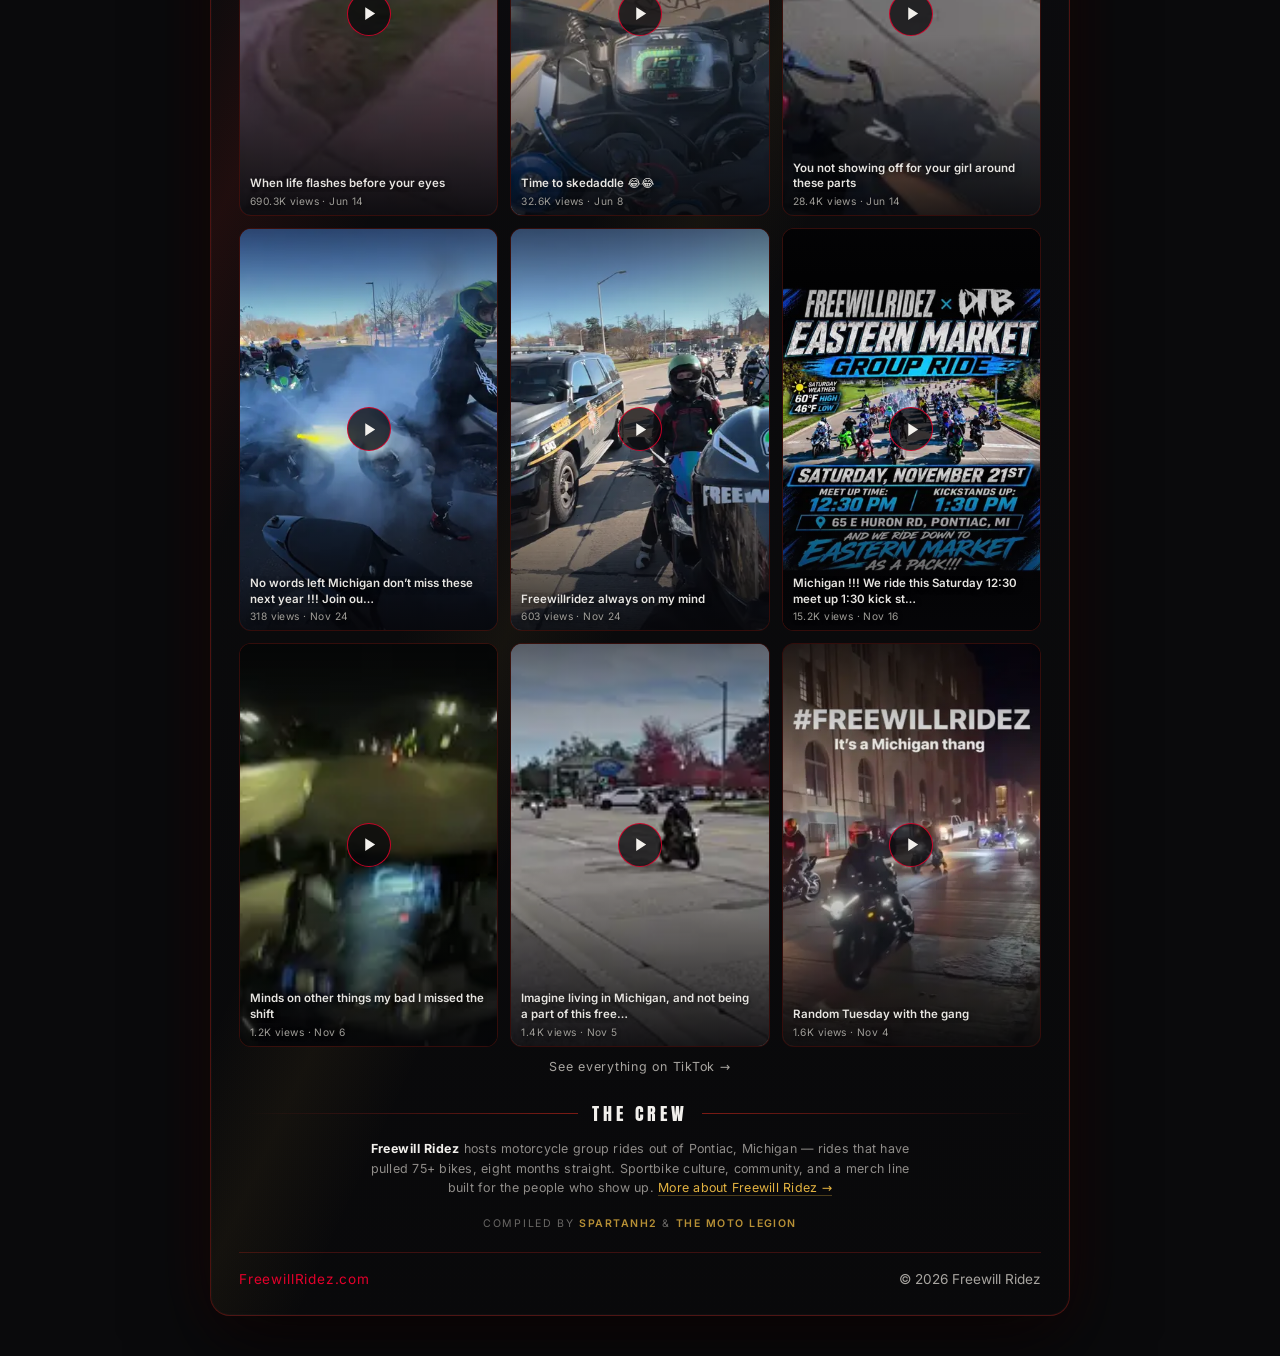
==== commit 66a1c413: "Deploy VectaShield/Main-FreewillRidez-Website 2026-11-26T11:03:40Z" ====
--- a/index.html
+++ b/index.html
@@ -18,8 +18,8 @@
     <meta property="og:url" content="https://freewillridez.com/">
     <meta property="og:site_name" content="Freewill Ridez">
     <meta property="og:locale" content="en_US">
-    <meta property="og:image" content="https://freewillridez.com/og-image.png?v=20261126015019">
-    <meta property="og:image:secure_url" content="https://freewillridez.com/og-image.png?v=20261126015019">
+    <meta property="og:image" content="https://freewillridez.com/og-image.png?v=20261126110337">
+    <meta property="og:image:secure_url" content="https://freewillridez.com/og-image.png?v=20261126110337">
     <meta property="og:image:type" content="image/png">
     <meta property="og:image:width" content="1200">
     <meta property="og:image:height" content="630">
@@ -30,11 +30,11 @@
     <meta name="twitter:card" content="summary_large_image">
     <meta name="twitter:title" content="Freewill Ridez | Motorcycle Group Rides | Pontiac, Michigan">
     <meta name="twitter:description" content="Group ridez out of Pontiac, Michigan — 75+ bikes deep, eight months straight. Movement. Dreamwork. Carving a path.">
-    <meta name="twitter:image" content="https://freewillridez.com/og-image.png?v=20261126015019">
+    <meta name="twitter:image" content="https://freewillridez.com/og-image.png?v=20261126110337">
     <meta name="twitter:image:alt" content="Freewill Ridez — Pontiac, Michigan motorcycle group rides">
 
-    <link rel="stylesheet" href="styles.css?v=20261126015019">
-    <link rel="icon" type="image/png" href="favicon-64.png?v=20261126015019">
+    <link rel="stylesheet" href="styles.css?v=20261126110337">
+    <link rel="icon" type="image/png" href="favicon-64.png?v=20261126110337">
     <link rel="icon" href="/favicon.ico" sizes="48x48 32x32 16x16">
     <link rel="preload" href="/fonts/anton-latin.woff2" as="font" type="font/woff2" crossorigin>
     <link rel="preload" href="/fonts/inter-latin.woff2" as="font" type="font/woff2" crossorigin>
@@ -101,10 +101,10 @@
 <body>
     <main class="card">
         <div class="avatar-wrap">
-            <img src="fwr-avatar.webp?v=20261126015019" alt="Freewill Ridez helmet-mark logo" class="avatar" width="200" height="200" fetchpriority="high">
+            <img src="fwr-avatar.webp?v=20261126110337" alt="Freewill Ridez helmet-mark logo" class="avatar" width="200" height="200" fetchpriority="high">
         </div>
 
-        <h1 class="name wordmark-heading"><img src="fwr-wordmark.webp?v=20261126015019" alt="Freewill Ridez" class="wordmark" width="900" height="211"></h1>
+        <h1 class="name wordmark-heading"><img src="fwr-wordmark.webp?v=20261126110337" alt="Freewill Ridez" class="wordmark" width="900" height="211"></h1>
         <p class="tagline">Movement <span class="sep">·</span> Dreamwork <span class="sep">·</span> Carving A Path</p>
         <p class="locale-line">Group Rides <span class="sep">&middot;</span> Michigan <span class="sep">&middot;</span> We’re Taking Over The State</p>
 
@@ -257,7 +257,7 @@
     </script>
     <!-- Lowest-priority scripts: both defer their own network work until
          after load and near-viewport. -->
-    <script src="feed.js?v=20261126015019" defer></script>
-    <script src="merch.js?v=20261126015019" defer></script>
+    <script src="feed.js?v=20261126110337" defer></script>
+    <script src="merch.js?v=20261126110337" defer></script>
 </body>
 </html>
--- a/styles.css
+++ b/styles.css
@@ -1 +1 @@
-@font-face{font-family:Anton;font-style:normal;font-weight:400;font-display:swap;src:url(fonts/anton-latin.woff2) format("woff2");unicode-range:U+0000-00FF,U+0131,U+0152-0153,U+02BB-02BC,U+02C6,U+02DA,U+02DC,U+0304,U+0308,U+0329,U+2000-206F,U+20AC,U+2122,U+2191,U+2193,U+2212,U+2215,U+FEFF,U+FFFD}@font-face{font-family:Inter;font-style:normal;font-weight:100 900;font-display:swap;src:url(fonts/inter-latin.woff2) format("woff2");unicode-range:U+0000-00FF,U+0131,U+0152-0153,U+02BB-02BC,U+02C6,U+02DA,U+02DC,U+0304,U+0308,U+0329,U+2000-206F,U+20AC,U+2122,U+2191,U+2193,U+2212,U+2215,U+FEFF,U+FFFD}@font-face{font-family:Cinzel;font-style:normal;font-weight:400 900;font-display:swap;src:url(fonts/cinzel-latin.woff2) format("woff2");unicode-range:U+0000-00FF,U+0131,U+0152-0153,U+02BB-02BC,U+02C6,U+02DA,U+02DC,U+0304,U+0308,U+0329,U+2000-206F,U+20AC,U+2122,U+2191,U+2193,U+2212,U+2215,U+FEFF,U+FFFD}@view-transition{navigation: auto;}::view-transition-old(root),::view-transition-new(root){animation-duration:.16s}@media (prefers-reduced-motion: reduce){::view-transition-old(root),::view-transition-new(root){animation:none}}:root{--black: #0a0a0c;--char: #141317;--red: #da291c;--red-hot: #e4002b;--gold: #c69214;--gold-bright: #e3b341;--ink: #f2f0ec;--muted: #a8a5a0}*{box-sizing:border-box;margin:0;padding:0}html{scrollbar-gutter:stable both-edges}html,body{min-height:100%;font-family:Inter,system-ui,-apple-system,Segoe UI,Roboto,sans-serif;color:var(--ink);background:var(--black)}body{min-height:100vh;display:flex;align-items:center;justify-content:center;padding:40px 20px;background:transparent}body:before{content:"";position:fixed;inset:0;z-index:-1;background-color:var(--black);background-image:linear-gradient(180deg,#0606099e,#06060973 40%,#060609b8),url(bg-station-1280.webp?v=20261126015019);background-position:center;background-repeat:no-repeat;background-size:cover;pointer-events:none}@media (max-width: 640px){body:before{background-image:linear-gradient(180deg,#0606099e,#06060973 40%,#060609b8),url(bg-station-960.webp?v=20261126015019)}}@media (min-width: 1400px){body:before{background-image:linear-gradient(180deg,#0606099e,#06060973 40%,#060609b8),url(bg-station-1920.webp?v=20261126015019)}}.card{width:100%;max-width:860px;background:linear-gradient(180deg,#100f12b8,#09090bc7);border:1px solid rgba(218,41,28,.32);border-radius:20px;padding:40px 28px 28px;box-shadow:0 30px 80px #000000b3,0 0 0 1px #ffffff05 inset,0 0 60px #da291c1f;backdrop-filter:blur(3px);position:relative;overflow:hidden}.card:before{content:"";position:absolute;inset:0;background:linear-gradient(115deg,transparent 55%,rgba(227,179,65,.05) 60%,transparent 65%),linear-gradient(295deg,transparent 55%,rgba(218,41,28,.1) 62%,transparent 68%);pointer-events:none}.avatar-wrap{display:flex;justify-content:center;margin-bottom:18px;position:relative;z-index:1}.avatar{width:200px;height:200px;border-radius:50%;object-fit:cover;border:3px solid var(--red);background:#000;box-shadow:0 0 0 4px #0a0a0ce6,0 0 0 5px #c6921480,0 10px 30px #000000b3,0 0 44px #da291c59}.name{font-family:Anton,Inter,sans-serif;font-weight:400;text-align:center;font-size:clamp(2rem,5vw,2.6rem);letter-spacing:.08em;color:var(--ink);text-shadow:0 2px 12px rgba(0,0,0,.8);position:relative;z-index:1;text-transform:uppercase}.wordmark-heading{letter-spacing:0;line-height:0;margin:.2em 0}.wordmark{display:block;margin:0 auto;width:min(100%,clamp(260px,74vw,480px));max-width:100%;height:auto;filter:drop-shadow(0 2px 12px rgba(0,0,0,.85))}.tagline{text-align:center;color:var(--muted);font-size:.92rem;letter-spacing:.14em;text-transform:uppercase;margin:14px 0 4px;position:relative;z-index:1}.tagline .sep{color:var(--red)}.locale-line{text-align:center;text-wrap:balance;margin:0 0 22px;font-size:.7rem;letter-spacing:.16em;text-transform:uppercase;color:#c69214bf;position:relative;z-index:1}.legion-member{text-align:center;margin:-14px 0 24px;font-size:.68rem;letter-spacing:.14em;text-transform:uppercase;color:#a8a5a0b3;position:relative;z-index:1}.legion-member a{font-family:Cinzel,serif;font-weight:700;font-size:.8rem;letter-spacing:.13em;text-decoration:none;color:#e3b341;transition:filter .15s ease;white-space:nowrap}@supports ((-webkit-background-clip: text) or (background-clip: text)){.legion-member a{background:linear-gradient(180deg,#f4e4b8,#e3b341 45%,#c69214 80%);-webkit-background-clip:text;background-clip:text;color:transparent}}.legion-member a:hover{filter:brightness(1.15) drop-shadow(0 0 8px rgba(227,179,65,.35))}.legion-member a:focus-visible{outline:2px solid var(--gold-bright);outline-offset:3px;border-radius:2px}.section-title{display:flex;align-items:center;gap:14px;font-family:Anton,Inter,sans-serif;font-weight:400;font-size:clamp(.95rem,3vw,1.12rem);letter-spacing:.22em;color:var(--ink);text-transform:uppercase;text-align:center;white-space:nowrap;margin:26px 0 12px;position:relative;z-index:1}.section-title:before,.section-title:after{content:"";flex:1;height:1px;min-width:12px;background:linear-gradient(90deg,transparent,rgba(218,41,28,.55))}.section-title:after{background:linear-gradient(90deg,rgba(218,41,28,.55),transparent)}.link-grid{display:grid;grid-template-columns:repeat(auto-fit,minmax(180px,1fr));gap:10px;position:relative;z-index:1}.link-grid+.link-grid{margin-top:10px}.link-btn{display:flex;align-items:center;gap:12px;padding:14px 16px;background:linear-gradient(180deg,#ffffff0b,#ffffff03);border:1px solid rgba(218,41,28,.3);border-radius:12px;color:var(--ink);text-decoration:none;font-weight:600;font-size:.98rem;letter-spacing:.02em;transition:transform .15s ease,border-color .2s ease,background .2s ease,box-shadow .2s ease;position:relative;overflow:hidden}.link-btn:after{content:"";position:absolute;right:14px;top:50%;width:8px;height:8px;border-right:2px solid var(--red);border-top:2px solid var(--red);transform:translateY(-50%) rotate(45deg);opacity:.55;transition:opacity .2s ease,right .2s ease}.link-btn:hover{transform:translateY(-2px);border-color:var(--red-hot);background:linear-gradient(180deg,#da291c33,#da291c0f);box-shadow:0 8px 24px #da291c4d}.link-btn:hover:after{opacity:1;right:10px}.link-btn:focus-visible{outline:2px solid var(--red-hot);outline-offset:2px}.link-btn .icon{display:inline-flex;align-items:center;justify-content:center;width:32px;height:32px;background:linear-gradient(135deg,var(--red),#7d130c);color:var(--ink);border-radius:8px;font-weight:800;flex-shrink:0;box-shadow:inset 0 0 0 1px #ffffff1f}.icon-svg{width:20px;height:20px;fill:currentColor;display:block}.link-btn.support .icon{background:linear-gradient(135deg,var(--gold-bright),var(--gold));color:var(--black)}.link-btn.support{border-color:#c692148c}.link-btn.support:hover{border-color:var(--gold-bright);background:linear-gradient(180deg,#c692142e,#c692140d);box-shadow:0 8px 24px #c692144d}.about-caption{margin:0 auto 6px;padding:0 8px;text-align:center;color:#a8a5a0d9;font-size:.78rem;line-height:1.55;letter-spacing:.02em;position:relative;z-index:1}.about-caption p{max-width:560px;margin:0 auto}.about-caption strong{color:var(--ink);font-weight:700;letter-spacing:.04em}.about-caption a{color:var(--gold-bright);text-decoration:none;border-bottom:1px solid rgba(227,179,65,.3);transition:color .15s ease,border-color .15s ease;white-space:nowrap}.about-caption a:hover{color:#f1cd77;border-bottom-color:#e3b341b3}.site-credit{text-align:center;margin:20px 0 4px;font-size:.66rem;letter-spacing:.16em;text-transform:uppercase;color:#a8a5a099;position:relative;z-index:1}.site-credit a{color:#e3b341cc;text-decoration:none;font-weight:600;letter-spacing:.14em;white-space:nowrap;transition:color .15s ease}.site-credit a:hover{color:var(--gold-bright)}.footer{margin-top:22px;padding-top:18px;border-top:1px solid rgba(218,41,28,.25);display:flex;justify-content:space-between;align-items:center;flex-wrap:wrap;gap:8px;font-size:.85rem;color:var(--muted);position:relative;z-index:1}.footer a{color:var(--red-hot);text-decoration:none;letter-spacing:.06em}.footer a:hover{color:#ff4d5e}.back-link{display:inline-block;color:var(--red-hot);text-decoration:none;font-size:.85rem;letter-spacing:.1em;text-transform:uppercase;margin-bottom:16px;position:relative;z-index:1;transition:color .15s ease}.back-link:hover{color:#ff4d5e}.fine-print{color:var(--muted);font-size:.78rem;text-align:center;margin-top:18px;padding:12px;border:1px dashed rgba(218,41,28,.4);border-radius:8px;line-height:1.5;position:relative;z-index:1}.fine-print a{color:var(--gold-bright);text-decoration:none;border-bottom:1px solid rgba(227,179,65,.4)}.fine-print a:hover{color:#f1cd77}@media (max-width: 420px){.card{padding:30px 18px 22px}.avatar{width:160px;height:160px}.link-grid{grid-template-columns:1fr 1fr}.link-btn{padding:12px 10px;font-size:.82rem;gap:8px}.link-btn .icon{width:28px;height:28px}.link-btn .icon .icon-svg{width:16px;height:16px}.link-btn:after{display:none}}.about-portrait{display:block;width:min(100%,340px);height:auto;margin:0 auto 20px;border-radius:14px;border:1px solid rgba(218,41,28,.35);box-shadow:0 18px 50px #000000b3,0 0 40px #da291c26;position:relative;z-index:1}.about-body{position:relative;z-index:1;color:#f2f0ece0;font-size:.95rem;line-height:1.7}.about-body p+p{margin-top:14px}.about-body strong{color:var(--gold-bright);font-weight:700}.about-body a{color:var(--gold-bright);text-decoration:none;border-bottom:1px solid rgba(227,179,65,.35);transition:color .15s ease,border-color .15s ease}.about-body a:hover{color:#f1cd77;border-bottom-color:#e3b341b3}.latest{margin-top:6px}.video-grid{display:grid;grid-template-columns:repeat(2,1fr);gap:10px;position:relative;z-index:1}@media (min-width: 560px){.video-grid{grid-template-columns:repeat(3,1fr);gap:12px}}.video-card{position:relative;border-radius:12px;overflow:hidden;border:1px solid rgba(218,41,28,.22);background:#0006;aspect-ratio:9 / 14;min-height:210px;cursor:pointer;padding:0;text-align:left;display:block;width:100%;color:var(--ink);font-family:inherit;transition:transform .15s ease,border-color .2s ease,box-shadow .2s ease;opacity:0;transform:translateY(10px)}.video-card.revealed{opacity:1;transform:none;transition:opacity .4s ease,transform .4s ease,border-color .2s ease,box-shadow .2s ease}@media (prefers-reduced-motion: reduce){.video-card{opacity:1;transform:none}}.video-card:hover{transform:translateY(-3px);border-color:#e4002b99;box-shadow:0 14px 34px -14px #000000e6}.video-card:focus-visible{outline:2px solid var(--red-hot);outline-offset:2px}.video-card.playing{cursor:default;transform:none}.video-thumb{position:absolute;inset:0;width:100%;height:100%;object-fit:cover;display:block;background:linear-gradient(135deg,#141317e6,#09090be6)}.video-card:before{content:"";position:absolute;inset:0;background:linear-gradient(100deg,transparent 30%,rgba(255,255,255,.05) 50%,transparent 70%);background-size:200% 100%;animation:video-shimmer 1.4s infinite;z-index:0}.video-card.loaded:before{animation:none;opacity:0}@keyframes video-shimmer{0%{background-position:200% 0}to{background-position:-200% 0}}@media (prefers-reduced-motion: reduce){.video-card:before{animation:none}}.video-scrim{position:absolute;inset:0;background:linear-gradient(180deg,rgba(6,6,9,.55) 0%,transparent 30%,transparent 55%,rgba(6,6,9,.87) 100%);z-index:1;pointer-events:none}.video-play{position:absolute;top:50%;left:50%;transform:translate(-50%,-50%);width:44px;height:44px;border-radius:50%;background:#09090bbf;border:1.5px solid rgba(228,0,43,.85);display:flex;align-items:center;justify-content:center;color:var(--ink);z-index:2;pointer-events:none;transition:transform .15s ease,background .15s ease}.video-card:hover .video-play{transform:translate(-50%,-50%) scale(1.1);background:#da291ce6}.video-play .icon-svg{width:17px;height:17px;margin-left:2px}.video-badges{position:absolute;top:8px;left:8px;right:8px;display:flex;justify-content:flex-end;z-index:2;pointer-events:none}.badge-pinned{font-size:.6rem;font-weight:700;letter-spacing:.08em;text-transform:uppercase;padding:3px 8px;border-radius:4px;line-height:1.4;white-space:nowrap;color:var(--ink);background:linear-gradient(135deg,var(--red-hot),var(--red));border:1px solid rgba(255,255,255,.22)}.video-meta{position:absolute;left:10px;right:10px;bottom:8px;z-index:2;pointer-events:none}.video-note{font-size:.72rem;font-weight:600;line-height:1.35;color:#f2f0ecf2;text-shadow:0 1px 6px rgba(0,0,0,.9);display:-webkit-box;-webkit-line-clamp:2;-webkit-box-orient:vertical;overflow:hidden}.video-stats{display:block;margin-top:3px;font-size:.64rem;color:#a8a5a0f2;letter-spacing:.04em;text-shadow:0 1px 4px rgba(0,0,0,.9)}.video-card iframe{position:absolute;inset:0;width:100%;height:100%;border:0;z-index:3;background:#000}.feed-more{display:block;text-align:center;margin-top:12px;font-size:.78rem;letter-spacing:.06em;color:var(--muted);text-decoration:none;position:relative;z-index:1;transition:color .15s ease}.feed-more:hover{color:var(--red-hot)}.feed-fallback{text-align:center;color:var(--muted);font-size:.85rem;line-height:1.6;padding:14px 0 4px;position:relative;z-index:1}.feed-fallback a{color:var(--gold-bright)}@media (max-width: 639px){.video-card.playing{grid-column:1 / -1;aspect-ratio:9 / 15}}@media (max-width: 479px){.video-grid{gap:8px}.video-card{min-height:190px}.video-note{font-size:.68rem}.video-stats{font-size:.58rem;white-space:nowrap}.video-stats .v-word{display:none}}.merch{margin-top:6px}.merch-grid{display:grid;grid-template-columns:repeat(2,1fr);gap:12px;position:relative;z-index:1}.merch-card{position:relative;border-radius:12px;overflow:hidden;border:1px solid rgba(198,146,20,.3);background:#0006;aspect-ratio:4 / 5;display:block;color:var(--ink);text-decoration:none;transition:transform .15s ease,border-color .2s ease,box-shadow .2s ease;opacity:0;transform:translateY(10px)}.merch-card.revealed{opacity:1;transform:none;transition:opacity .4s ease,transform .4s ease,border-color .2s ease,box-shadow .2s ease}@media (prefers-reduced-motion: reduce){.merch-card{opacity:1;transform:none}}.merch-card:hover{transform:translateY(-3px);border-color:#e3b341a6;box-shadow:0 14px 34px -14px #000000e6,0 0 24px -8px #c6921473}.merch-card:focus-visible{outline:2px solid var(--gold-bright);outline-offset:2px}.merch-thumb{position:absolute;inset:0;width:100%;height:100%;object-fit:cover;display:block;background:linear-gradient(135deg,#141317e6,#09090be6);transition:transform .25s ease}.merch-card:hover .merch-thumb{transform:scale(1.04)}.merch-card:before{content:"";position:absolute;inset:0;background:linear-gradient(100deg,transparent 30%,rgba(255,255,255,.05) 50%,transparent 70%);background-size:200% 100%;animation:video-shimmer 1.4s infinite;z-index:0}.merch-card.loaded:before{animation:none;opacity:0}@media (prefers-reduced-motion: reduce){.merch-card:before{animation:none}}.merch-scrim{position:absolute;inset:0;background:linear-gradient(180deg,transparent 55%,rgba(6,6,9,.88) 100%);z-index:1;pointer-events:none}.merch-meta{position:absolute;left:12px;right:12px;bottom:10px;z-index:2;display:flex;align-items:baseline;justify-content:space-between;gap:10px;pointer-events:none}.merch-title{font-family:Anton,Inter,sans-serif;font-weight:400;font-size:clamp(.85rem,2.4vw,1.05rem);letter-spacing:.06em;text-transform:uppercase;line-height:1.2;color:var(--ink);text-shadow:0 1px 6px rgba(0,0,0,.9)}.merch-price{font-size:.85rem;font-weight:700;color:var(--gold-bright);white-space:nowrap;text-shadow:0 1px 4px rgba(0,0,0,.9)}.merch-cta{display:flex;flex-direction:column;align-items:center;gap:2px;margin-top:14px;padding:18px 24px;border-radius:12px;background:linear-gradient(135deg,var(--gold-bright),var(--gold));border:1px solid rgba(255,255,255,.18);color:var(--black);text-decoration:none;font-family:Anton,Inter,sans-serif;font-weight:400;font-size:clamp(1.15rem,3.4vw,1.45rem);letter-spacing:.18em;text-transform:uppercase;text-align:center;box-shadow:0 10px 30px -10px #c692148c,inset 0 1px #ffffff59;position:relative;z-index:1;transition:transform .15s ease,box-shadow .2s ease,filter .15s ease}.merch-cta:hover{transform:translateY(-2px);filter:brightness(1.06);box-shadow:0 16px 40px -12px #c69214b3,inset 0 1px #ffffff59}.merch-cta:focus-visible{outline:2px solid var(--gold-bright);outline-offset:3px}.merch-cta-sub{font-family:Inter,sans-serif;font-weight:600;font-size:.72rem;letter-spacing:.22em;color:#0a0a0cb3}@media (max-width: 419px){.merch-grid{gap:8px}.merch-meta{flex-direction:column;gap:2px}}.event-tile{display:flex;align-items:center;gap:14px;margin-top:24px;padding:10px 14px;border:1px solid rgba(228,0,43,.45);border-radius:12px;background:linear-gradient(90deg,rgba(218,41,28,.16),rgba(218,41,28,.04) 45%,transparent),#00000059;color:var(--ink);text-decoration:none;position:relative;z-index:1;transition:transform .15s ease,border-color .2s ease,box-shadow .2s ease}.event-tile:hover{transform:translateY(-2px);border-color:var(--red-hot);box-shadow:0 8px 24px #da291c4d}.event-tile:focus-visible{outline:2px solid var(--red-hot);outline-offset:2px}.event-date{display:flex;flex-direction:column;align-items:center;justify-content:center;flex-shrink:0;width:52px;padding:5px 0 6px;border-radius:8px;background:linear-gradient(135deg,var(--red),#7d130c);box-shadow:inset 0 0 0 1px #ffffff24;line-height:1}.event-mon{font-size:.6rem;font-weight:700;letter-spacing:.18em;text-transform:uppercase;color:#f2f0ecd9}.event-day{font-family:Anton,Inter,sans-serif;font-size:1.45rem;margin-top:2px;color:#fff}.event-info{min-width:0;display:flex;flex-direction:column;gap:2px}.event-name{font-family:Anton,Inter,sans-serif;font-size:.92rem;letter-spacing:.1em;text-transform:uppercase}.event-times{font-size:.76rem;color:var(--muted);letter-spacing:.04em}.event-where{margin-left:auto;text-align:right;font-size:.78rem;font-weight:600;color:var(--gold-bright);letter-spacing:.03em;white-space:nowrap}.event-arrow{opacity:.7}.event-tile:hover .event-arrow{opacity:1}@media (max-width: 560px){.event-tile{flex-wrap:wrap;row-gap:6px}.event-where{margin-left:66px;width:100%;text-align:left;white-space:normal}}
+@font-face{font-family:Anton;font-style:normal;font-weight:400;font-display:swap;src:url(fonts/anton-latin.woff2) format("woff2");unicode-range:U+0000-00FF,U+0131,U+0152-0153,U+02BB-02BC,U+02C6,U+02DA,U+02DC,U+0304,U+0308,U+0329,U+2000-206F,U+20AC,U+2122,U+2191,U+2193,U+2212,U+2215,U+FEFF,U+FFFD}@font-face{font-family:Inter;font-style:normal;font-weight:100 900;font-display:swap;src:url(fonts/inter-latin.woff2) format("woff2");unicode-range:U+0000-00FF,U+0131,U+0152-0153,U+02BB-02BC,U+02C6,U+02DA,U+02DC,U+0304,U+0308,U+0329,U+2000-206F,U+20AC,U+2122,U+2191,U+2193,U+2212,U+2215,U+FEFF,U+FFFD}@font-face{font-family:Cinzel;font-style:normal;font-weight:400 900;font-display:swap;src:url(fonts/cinzel-latin.woff2) format("woff2");unicode-range:U+0000-00FF,U+0131,U+0152-0153,U+02BB-02BC,U+02C6,U+02DA,U+02DC,U+0304,U+0308,U+0329,U+2000-206F,U+20AC,U+2122,U+2191,U+2193,U+2212,U+2215,U+FEFF,U+FFFD}@view-transition{navigation: auto;}::view-transition-old(root),::view-transition-new(root){animation-duration:.16s}@media (prefers-reduced-motion: reduce){::view-transition-old(root),::view-transition-new(root){animation:none}}:root{--black: #0a0a0c;--char: #141317;--red: #da291c;--red-hot: #e4002b;--gold: #c69214;--gold-bright: #e3b341;--ink: #f2f0ec;--muted: #a8a5a0}*{box-sizing:border-box;margin:0;padding:0}html{scrollbar-gutter:stable both-edges}html,body{min-height:100%;font-family:Inter,system-ui,-apple-system,Segoe UI,Roboto,sans-serif;color:var(--ink);background:var(--black)}body{min-height:100vh;display:flex;align-items:center;justify-content:center;padding:40px 20px;background:transparent}body:before{content:"";position:fixed;inset:0;z-index:-1;background-color:var(--black);background-image:linear-gradient(180deg,#0606099e,#06060973 40%,#060609b8),url(bg-station-1280.webp?v=20261126110337);background-position:center;background-repeat:no-repeat;background-size:cover;pointer-events:none}@media (max-width: 640px){body:before{background-image:linear-gradient(180deg,#0606099e,#06060973 40%,#060609b8),url(bg-station-960.webp?v=20261126110337)}}@media (min-width: 1400px){body:before{background-image:linear-gradient(180deg,#0606099e,#06060973 40%,#060609b8),url(bg-station-1920.webp?v=20261126110337)}}.card{width:100%;max-width:860px;background:linear-gradient(180deg,#100f12b8,#09090bc7);border:1px solid rgba(218,41,28,.32);border-radius:20px;padding:40px 28px 28px;box-shadow:0 30px 80px #000000b3,0 0 0 1px #ffffff05 inset,0 0 60px #da291c1f;backdrop-filter:blur(3px);position:relative;overflow:hidden}.card:before{content:"";position:absolute;inset:0;background:linear-gradient(115deg,transparent 55%,rgba(227,179,65,.05) 60%,transparent 65%),linear-gradient(295deg,transparent 55%,rgba(218,41,28,.1) 62%,transparent 68%);pointer-events:none}.avatar-wrap{display:flex;justify-content:center;margin-bottom:18px;position:relative;z-index:1}.avatar{width:200px;height:200px;border-radius:50%;object-fit:cover;border:3px solid var(--red);background:#000;box-shadow:0 0 0 4px #0a0a0ce6,0 0 0 5px #c6921480,0 10px 30px #000000b3,0 0 44px #da291c59}.name{font-family:Anton,Inter,sans-serif;font-weight:400;text-align:center;font-size:clamp(2rem,5vw,2.6rem);letter-spacing:.08em;color:var(--ink);text-shadow:0 2px 12px rgba(0,0,0,.8);position:relative;z-index:1;text-transform:uppercase}.wordmark-heading{letter-spacing:0;line-height:0;margin:.2em 0}.wordmark{display:block;margin:0 auto;width:min(100%,clamp(260px,74vw,480px));max-width:100%;height:auto;filter:drop-shadow(0 2px 12px rgba(0,0,0,.85))}.tagline{text-align:center;color:var(--muted);font-size:.92rem;letter-spacing:.14em;text-transform:uppercase;margin:14px 0 4px;position:relative;z-index:1}.tagline .sep{color:var(--red)}.locale-line{text-align:center;text-wrap:balance;margin:0 0 22px;font-size:.7rem;letter-spacing:.16em;text-transform:uppercase;color:#c69214bf;position:relative;z-index:1}.legion-member{text-align:center;margin:-14px 0 24px;font-size:.68rem;letter-spacing:.14em;text-transform:uppercase;color:#a8a5a0b3;position:relative;z-index:1}.legion-member a{font-family:Cinzel,serif;font-weight:700;font-size:.8rem;letter-spacing:.13em;text-decoration:none;color:#e3b341;transition:filter .15s ease;white-space:nowrap}@supports ((-webkit-background-clip: text) or (background-clip: text)){.legion-member a{background:linear-gradient(180deg,#f4e4b8,#e3b341 45%,#c69214 80%);-webkit-background-clip:text;background-clip:text;color:transparent}}.legion-member a:hover{filter:brightness(1.15) drop-shadow(0 0 8px rgba(227,179,65,.35))}.legion-member a:focus-visible{outline:2px solid var(--gold-bright);outline-offset:3px;border-radius:2px}.section-title{display:flex;align-items:center;gap:14px;font-family:Anton,Inter,sans-serif;font-weight:400;font-size:clamp(.95rem,3vw,1.12rem);letter-spacing:.22em;color:var(--ink);text-transform:uppercase;text-align:center;white-space:nowrap;margin:26px 0 12px;position:relative;z-index:1}.section-title:before,.section-title:after{content:"";flex:1;height:1px;min-width:12px;background:linear-gradient(90deg,transparent,rgba(218,41,28,.55))}.section-title:after{background:linear-gradient(90deg,rgba(218,41,28,.55),transparent)}.link-grid{display:grid;grid-template-columns:repeat(auto-fit,minmax(180px,1fr));gap:10px;position:relative;z-index:1}.link-grid+.link-grid{margin-top:10px}.link-btn{display:flex;align-items:center;gap:12px;padding:14px 16px;background:linear-gradient(180deg,#ffffff0b,#ffffff03);border:1px solid rgba(218,41,28,.3);border-radius:12px;color:var(--ink);text-decoration:none;font-weight:600;font-size:.98rem;letter-spacing:.02em;transition:transform .15s ease,border-color .2s ease,background .2s ease,box-shadow .2s ease;position:relative;overflow:hidden}.link-btn:after{content:"";position:absolute;right:14px;top:50%;width:8px;height:8px;border-right:2px solid var(--red);border-top:2px solid var(--red);transform:translateY(-50%) rotate(45deg);opacity:.55;transition:opacity .2s ease,right .2s ease}.link-btn:hover{transform:translateY(-2px);border-color:var(--red-hot);background:linear-gradient(180deg,#da291c33,#da291c0f);box-shadow:0 8px 24px #da291c4d}.link-btn:hover:after{opacity:1;right:10px}.link-btn:focus-visible{outline:2px solid var(--red-hot);outline-offset:2px}.link-btn .icon{display:inline-flex;align-items:center;justify-content:center;width:32px;height:32px;background:linear-gradient(135deg,var(--red),#7d130c);color:var(--ink);border-radius:8px;font-weight:800;flex-shrink:0;box-shadow:inset 0 0 0 1px #ffffff1f}.icon-svg{width:20px;height:20px;fill:currentColor;display:block}.link-btn.support .icon{background:linear-gradient(135deg,var(--gold-bright),var(--gold));color:var(--black)}.link-btn.support{border-color:#c692148c}.link-btn.support:hover{border-color:var(--gold-bright);background:linear-gradient(180deg,#c692142e,#c692140d);box-shadow:0 8px 24px #c692144d}.about-caption{margin:0 auto 6px;padding:0 8px;text-align:center;color:#a8a5a0d9;font-size:.78rem;line-height:1.55;letter-spacing:.02em;position:relative;z-index:1}.about-caption p{max-width:560px;margin:0 auto}.about-caption strong{color:var(--ink);font-weight:700;letter-spacing:.04em}.about-caption a{color:var(--gold-bright);text-decoration:none;border-bottom:1px solid rgba(227,179,65,.3);transition:color .15s ease,border-color .15s ease;white-space:nowrap}.about-caption a:hover{color:#f1cd77;border-bottom-color:#e3b341b3}.site-credit{text-align:center;margin:20px 0 4px;font-size:.66rem;letter-spacing:.16em;text-transform:uppercase;color:#a8a5a099;position:relative;z-index:1}.site-credit a{color:#e3b341cc;text-decoration:none;font-weight:600;letter-spacing:.14em;white-space:nowrap;transition:color .15s ease}.site-credit a:hover{color:var(--gold-bright)}.footer{margin-top:22px;padding-top:18px;border-top:1px solid rgba(218,41,28,.25);display:flex;justify-content:space-between;align-items:center;flex-wrap:wrap;gap:8px;font-size:.85rem;color:var(--muted);position:relative;z-index:1}.footer a{color:var(--red-hot);text-decoration:none;letter-spacing:.06em}.footer a:hover{color:#ff4d5e}.back-link{display:inline-block;color:var(--red-hot);text-decoration:none;font-size:.85rem;letter-spacing:.1em;text-transform:uppercase;margin-bottom:16px;position:relative;z-index:1;transition:color .15s ease}.back-link:hover{color:#ff4d5e}.fine-print{color:var(--muted);font-size:.78rem;text-align:center;margin-top:18px;padding:12px;border:1px dashed rgba(218,41,28,.4);border-radius:8px;line-height:1.5;position:relative;z-index:1}.fine-print a{color:var(--gold-bright);text-decoration:none;border-bottom:1px solid rgba(227,179,65,.4)}.fine-print a:hover{color:#f1cd77}@media (max-width: 420px){.card{padding:30px 18px 22px}.avatar{width:160px;height:160px}.link-grid{grid-template-columns:1fr 1fr}.link-btn{padding:12px 10px;font-size:.82rem;gap:8px}.link-btn .icon{width:28px;height:28px}.link-btn .icon .icon-svg{width:16px;height:16px}.link-btn:after{display:none}}.about-portrait{display:block;width:min(100%,340px);height:auto;margin:0 auto 20px;border-radius:14px;border:1px solid rgba(218,41,28,.35);box-shadow:0 18px 50px #000000b3,0 0 40px #da291c26;position:relative;z-index:1}.about-body{position:relative;z-index:1;color:#f2f0ece0;font-size:.95rem;line-height:1.7}.about-body p+p{margin-top:14px}.about-body strong{color:var(--gold-bright);font-weight:700}.about-body a{color:var(--gold-bright);text-decoration:none;border-bottom:1px solid rgba(227,179,65,.35);transition:color .15s ease,border-color .15s ease}.about-body a:hover{color:#f1cd77;border-bottom-color:#e3b341b3}.latest{margin-top:6px}.video-grid{display:grid;grid-template-columns:repeat(2,1fr);gap:10px;position:relative;z-index:1}@media (min-width: 560px){.video-grid{grid-template-columns:repeat(3,1fr);gap:12px}}.video-card{position:relative;border-radius:12px;overflow:hidden;border:1px solid rgba(218,41,28,.22);background:#0006;aspect-ratio:9 / 14;min-height:210px;cursor:pointer;padding:0;text-align:left;display:block;width:100%;color:var(--ink);font-family:inherit;transition:transform .15s ease,border-color .2s ease,box-shadow .2s ease;opacity:0;transform:translateY(10px)}.video-card.revealed{opacity:1;transform:none;transition:opacity .4s ease,transform .4s ease,border-color .2s ease,box-shadow .2s ease}@media (prefers-reduced-motion: reduce){.video-card{opacity:1;transform:none}}.video-card:hover{transform:translateY(-3px);border-color:#e4002b99;box-shadow:0 14px 34px -14px #000000e6}.video-card:focus-visible{outline:2px solid var(--red-hot);outline-offset:2px}.video-card.playing{cursor:default;transform:none}.video-thumb{position:absolute;inset:0;width:100%;height:100%;object-fit:cover;display:block;background:linear-gradient(135deg,#141317e6,#09090be6)}.video-card:before{content:"";position:absolute;inset:0;background:linear-gradient(100deg,transparent 30%,rgba(255,255,255,.05) 50%,transparent 70%);background-size:200% 100%;animation:video-shimmer 1.4s infinite;z-index:0}.video-card.loaded:before{animation:none;opacity:0}@keyframes video-shimmer{0%{background-position:200% 0}to{background-position:-200% 0}}@media (prefers-reduced-motion: reduce){.video-card:before{animation:none}}.video-scrim{position:absolute;inset:0;background:linear-gradient(180deg,rgba(6,6,9,.55) 0%,transparent 30%,transparent 55%,rgba(6,6,9,.87) 100%);z-index:1;pointer-events:none}.video-play{position:absolute;top:50%;left:50%;transform:translate(-50%,-50%);width:44px;height:44px;border-radius:50%;background:#09090bbf;border:1.5px solid rgba(228,0,43,.85);display:flex;align-items:center;justify-content:center;color:var(--ink);z-index:2;pointer-events:none;transition:transform .15s ease,background .15s ease}.video-card:hover .video-play{transform:translate(-50%,-50%) scale(1.1);background:#da291ce6}.video-play .icon-svg{width:17px;height:17px;margin-left:2px}.video-badges{position:absolute;top:8px;left:8px;right:8px;display:flex;justify-content:flex-end;z-index:2;pointer-events:none}.badge-pinned{font-size:.6rem;font-weight:700;letter-spacing:.08em;text-transform:uppercase;padding:3px 8px;border-radius:4px;line-height:1.4;white-space:nowrap;color:var(--ink);background:linear-gradient(135deg,var(--red-hot),var(--red));border:1px solid rgba(255,255,255,.22)}.video-meta{position:absolute;left:10px;right:10px;bottom:8px;z-index:2;pointer-events:none}.video-note{font-size:.72rem;font-weight:600;line-height:1.35;color:#f2f0ecf2;text-shadow:0 1px 6px rgba(0,0,0,.9);display:-webkit-box;-webkit-line-clamp:2;-webkit-box-orient:vertical;overflow:hidden}.video-stats{display:block;margin-top:3px;font-size:.64rem;color:#a8a5a0f2;letter-spacing:.04em;text-shadow:0 1px 4px rgba(0,0,0,.9)}.video-card iframe{position:absolute;inset:0;width:100%;height:100%;border:0;z-index:3;background:#000}.feed-more{display:block;text-align:center;margin-top:12px;font-size:.78rem;letter-spacing:.06em;color:var(--muted);text-decoration:none;position:relative;z-index:1;transition:color .15s ease}.feed-more:hover{color:var(--red-hot)}.feed-fallback{text-align:center;color:var(--muted);font-size:.85rem;line-height:1.6;padding:14px 0 4px;position:relative;z-index:1}.feed-fallback a{color:var(--gold-bright)}@media (max-width: 639px){.video-card.playing{grid-column:1 / -1;aspect-ratio:9 / 15}}@media (max-width: 479px){.video-grid{gap:8px}.video-card{min-height:190px}.video-note{font-size:.68rem}.video-stats{font-size:.58rem;white-space:nowrap}.video-stats .v-word{display:none}}.merch{margin-top:6px}.merch-grid{display:grid;grid-template-columns:repeat(2,1fr);gap:12px;position:relative;z-index:1}.merch-card{position:relative;border-radius:12px;overflow:hidden;border:1px solid rgba(198,146,20,.3);background:#0006;aspect-ratio:4 / 5;display:block;color:var(--ink);text-decoration:none;transition:transform .15s ease,border-color .2s ease,box-shadow .2s ease;opacity:0;transform:translateY(10px)}.merch-card.revealed{opacity:1;transform:none;transition:opacity .4s ease,transform .4s ease,border-color .2s ease,box-shadow .2s ease}@media (prefers-reduced-motion: reduce){.merch-card{opacity:1;transform:none}}.merch-card:hover{transform:translateY(-3px);border-color:#e3b341a6;box-shadow:0 14px 34px -14px #000000e6,0 0 24px -8px #c6921473}.merch-card:focus-visible{outline:2px solid var(--gold-bright);outline-offset:2px}.merch-thumb{position:absolute;inset:0;width:100%;height:100%;object-fit:cover;display:block;background:linear-gradient(135deg,#141317e6,#09090be6);transition:transform .25s ease}.merch-card:hover .merch-thumb{transform:scale(1.04)}.merch-card:before{content:"";position:absolute;inset:0;background:linear-gradient(100deg,transparent 30%,rgba(255,255,255,.05) 50%,transparent 70%);background-size:200% 100%;animation:video-shimmer 1.4s infinite;z-index:0}.merch-card.loaded:before{animation:none;opacity:0}@media (prefers-reduced-motion: reduce){.merch-card:before{animation:none}}.merch-scrim{position:absolute;inset:0;background:linear-gradient(180deg,transparent 55%,rgba(6,6,9,.88) 100%);z-index:1;pointer-events:none}.merch-meta{position:absolute;left:12px;right:12px;bottom:10px;z-index:2;display:flex;align-items:baseline;justify-content:space-between;gap:10px;pointer-events:none}.merch-title{font-family:Anton,Inter,sans-serif;font-weight:400;font-size:clamp(.85rem,2.4vw,1.05rem);letter-spacing:.06em;text-transform:uppercase;line-height:1.2;color:var(--ink);text-shadow:0 1px 6px rgba(0,0,0,.9)}.merch-price{font-size:.85rem;font-weight:700;color:var(--gold-bright);white-space:nowrap;text-shadow:0 1px 4px rgba(0,0,0,.9)}.merch-cta{display:flex;flex-direction:column;align-items:center;gap:2px;margin-top:14px;padding:18px 24px;border-radius:12px;background:linear-gradient(135deg,var(--gold-bright),var(--gold));border:1px solid rgba(255,255,255,.18);color:var(--black);text-decoration:none;font-family:Anton,Inter,sans-serif;font-weight:400;font-size:clamp(1.15rem,3.4vw,1.45rem);letter-spacing:.18em;text-transform:uppercase;text-align:center;box-shadow:0 10px 30px -10px #c692148c,inset 0 1px #ffffff59;position:relative;z-index:1;transition:transform .15s ease,box-shadow .2s ease,filter .15s ease}.merch-cta:hover{transform:translateY(-2px);filter:brightness(1.06);box-shadow:0 16px 40px -12px #c69214b3,inset 0 1px #ffffff59}.merch-cta:focus-visible{outline:2px solid var(--gold-bright);outline-offset:3px}.merch-cta-sub{font-family:Inter,sans-serif;font-weight:600;font-size:.72rem;letter-spacing:.22em;color:#0a0a0cb3}@media (max-width: 419px){.merch-grid{gap:8px}.merch-meta{flex-direction:column;gap:2px}}.event-tile{display:flex;align-items:center;gap:14px;margin-top:24px;padding:10px 14px;border:1px solid rgba(228,0,43,.45);border-radius:12px;background:linear-gradient(90deg,rgba(218,41,28,.16),rgba(218,41,28,.04) 45%,transparent),#00000059;color:var(--ink);text-decoration:none;position:relative;z-index:1;transition:transform .15s ease,border-color .2s ease,box-shadow .2s ease}.event-tile:hover{transform:translateY(-2px);border-color:var(--red-hot);box-shadow:0 8px 24px #da291c4d}.event-tile:focus-visible{outline:2px solid var(--red-hot);outline-offset:2px}.event-date{display:flex;flex-direction:column;align-items:center;justify-content:center;flex-shrink:0;width:52px;padding:5px 0 6px;border-radius:8px;background:linear-gradient(135deg,var(--red),#7d130c);box-shadow:inset 0 0 0 1px #ffffff24;line-height:1}.event-mon{font-size:.6rem;font-weight:700;letter-spacing:.18em;text-transform:uppercase;color:#f2f0ecd9}.event-day{font-family:Anton,Inter,sans-serif;font-size:1.45rem;margin-top:2px;color:#fff}.event-info{min-width:0;display:flex;flex-direction:column;gap:2px}.event-name{font-family:Anton,Inter,sans-serif;font-size:.92rem;letter-spacing:.1em;text-transform:uppercase}.event-times{font-size:.76rem;color:var(--muted);letter-spacing:.04em}.event-where{margin-left:auto;text-align:right;font-size:.78rem;font-weight:600;color:var(--gold-bright);letter-spacing:.03em;white-space:nowrap}.event-arrow{opacity:.7}.event-tile:hover .event-arrow{opacity:1}@media (max-width: 560px){.event-tile{flex-wrap:wrap;row-gap:6px}.event-where{margin-left:66px;width:100%;text-align:left;white-space:normal}}
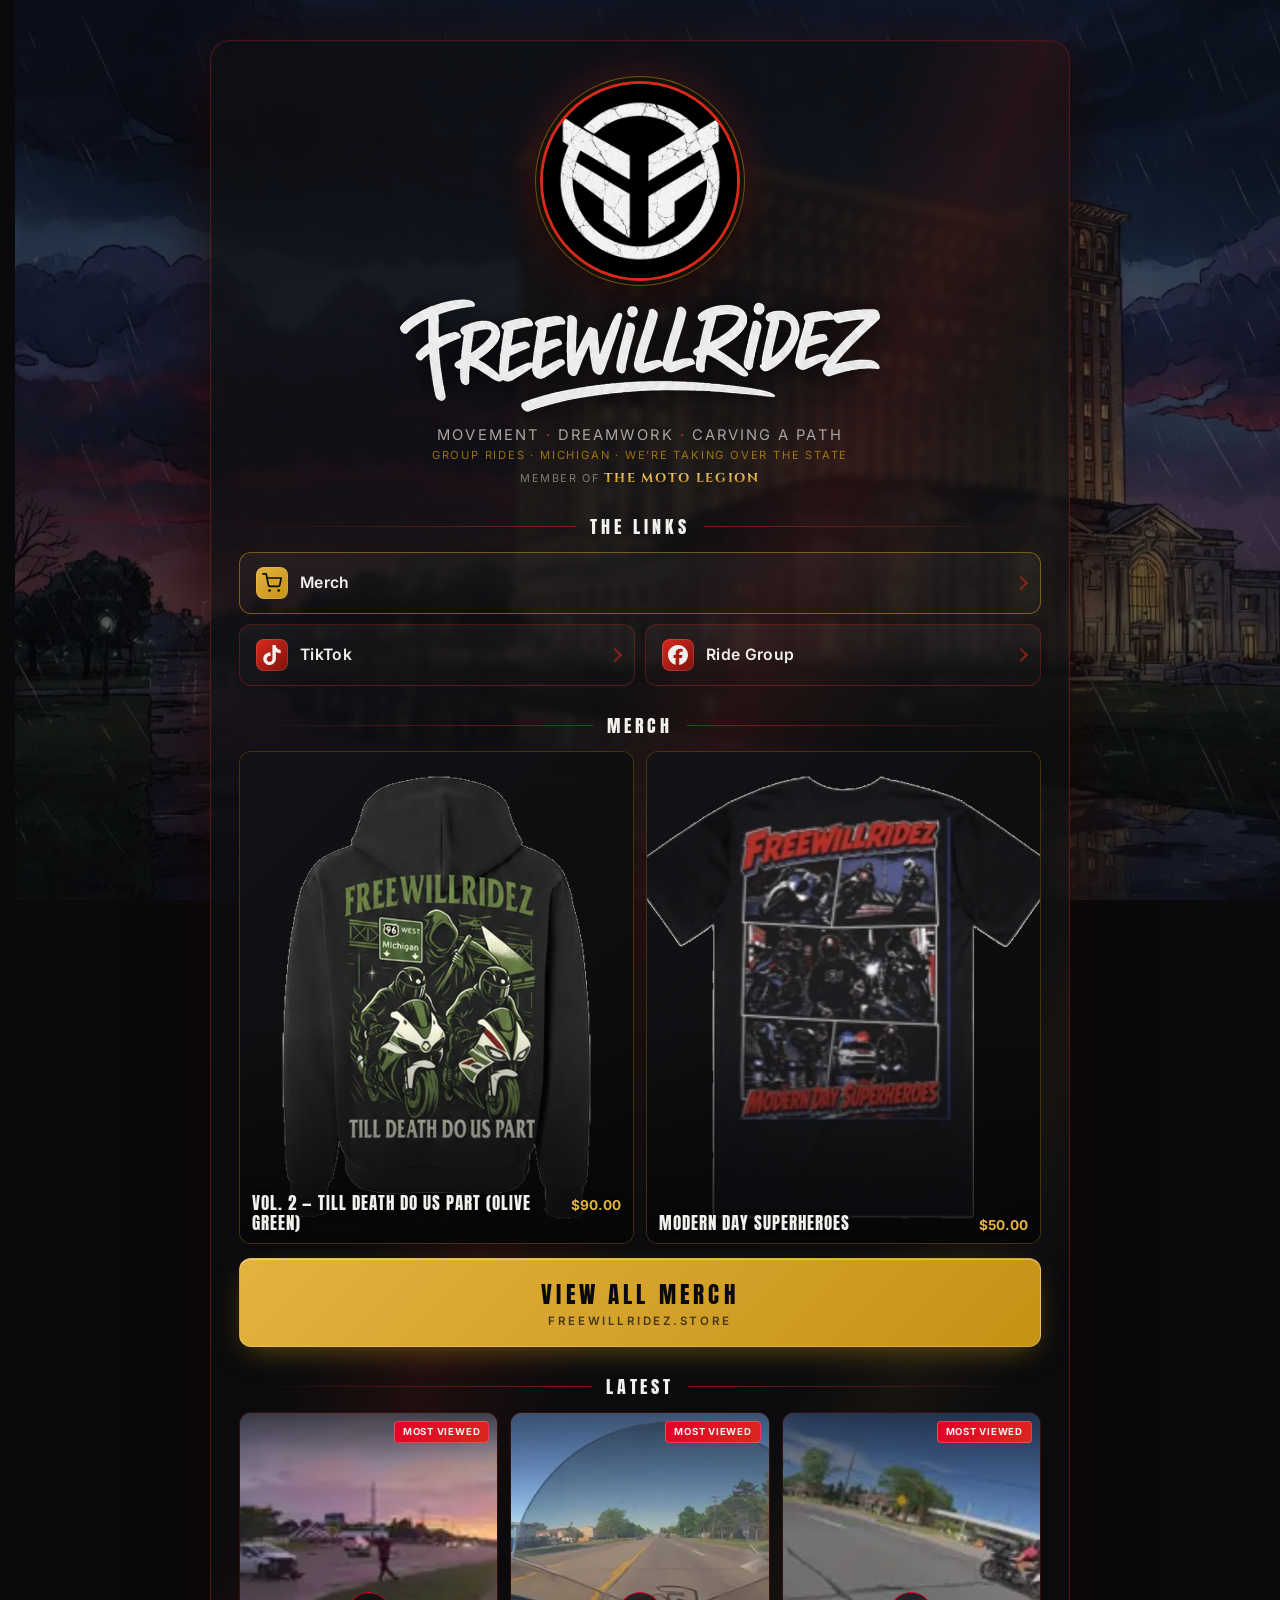
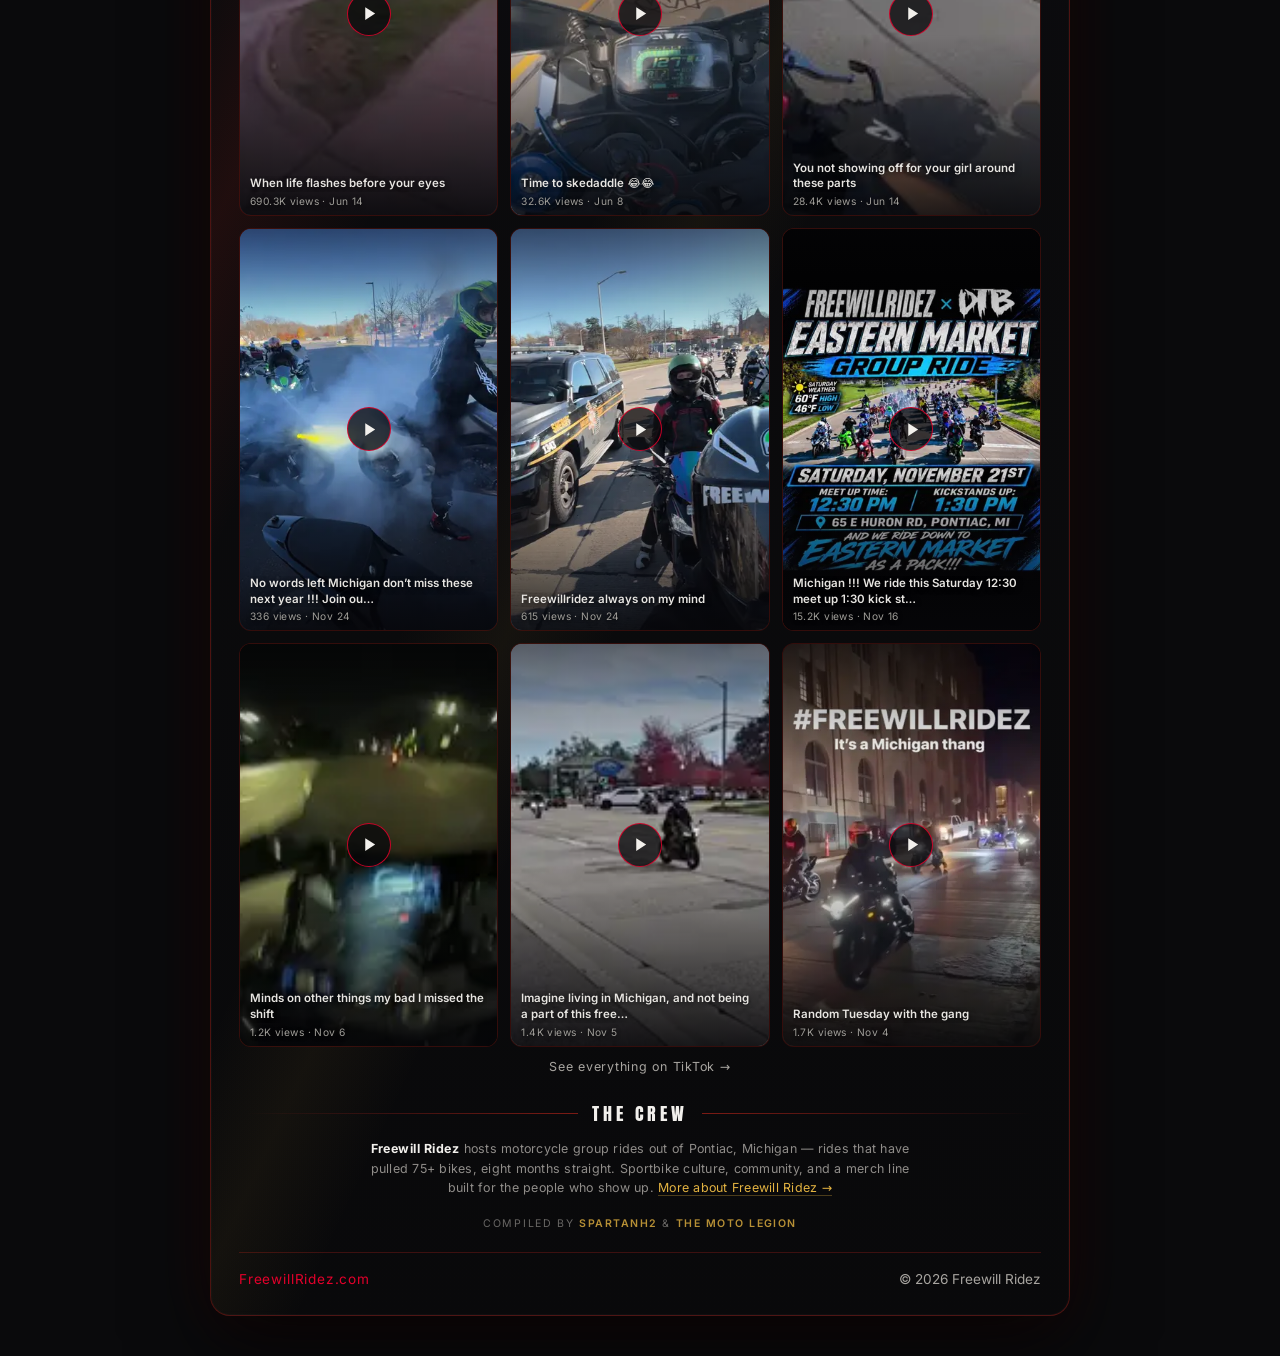
==== commit 7008534c: "Deploy VectaShield/Main-FreewillRidez-Website 2026-11-26T20:15:26Z" ====
--- a/index.html
+++ b/index.html
@@ -18,8 +18,8 @@
     <meta property="og:url" content="https://freewillridez.com/">
     <meta property="og:site_name" content="Freewill Ridez">
     <meta property="og:locale" content="en_US">
-    <meta property="og:image" content="https://freewillridez.com/og-image.png?v=20261126110337">
-    <meta property="og:image:secure_url" content="https://freewillridez.com/og-image.png?v=20261126110337">
+    <meta property="og:image" content="https://freewillridez.com/og-image.png?v=20261126201523">
+    <meta property="og:image:secure_url" content="https://freewillridez.com/og-image.png?v=20261126201523">
     <meta property="og:image:type" content="image/png">
     <meta property="og:image:width" content="1200">
     <meta property="og:image:height" content="630">
@@ -30,11 +30,11 @@
     <meta name="twitter:card" content="summary_large_image">
     <meta name="twitter:title" content="Freewill Ridez | Motorcycle Group Rides | Pontiac, Michigan">
     <meta name="twitter:description" content="Group ridez out of Pontiac, Michigan — 75+ bikes deep, eight months straight. Movement. Dreamwork. Carving a path.">
-    <meta name="twitter:image" content="https://freewillridez.com/og-image.png?v=20261126110337">
+    <meta name="twitter:image" content="https://freewillridez.com/og-image.png?v=20261126201523">
     <meta name="twitter:image:alt" content="Freewill Ridez — Pontiac, Michigan motorcycle group rides">
 
-    <link rel="stylesheet" href="styles.css?v=20261126110337">
-    <link rel="icon" type="image/png" href="favicon-64.png?v=20261126110337">
+    <link rel="stylesheet" href="styles.css?v=20261126201523">
+    <link rel="icon" type="image/png" href="favicon-64.png?v=20261126201523">
     <link rel="icon" href="/favicon.ico" sizes="48x48 32x32 16x16">
     <link rel="preload" href="/fonts/anton-latin.woff2" as="font" type="font/woff2" crossorigin>
     <link rel="preload" href="/fonts/inter-latin.woff2" as="font" type="font/woff2" crossorigin>
@@ -101,10 +101,10 @@
 <body>
     <main class="card">
         <div class="avatar-wrap">
-            <img src="fwr-avatar.webp?v=20261126110337" alt="Freewill Ridez helmet-mark logo" class="avatar" width="200" height="200" fetchpriority="high">
+            <img src="fwr-avatar.webp?v=20261126201523" alt="Freewill Ridez helmet-mark logo" class="avatar" width="200" height="200" fetchpriority="high">
         </div>
 
-        <h1 class="name wordmark-heading"><img src="fwr-wordmark.webp?v=20261126110337" alt="Freewill Ridez" class="wordmark" width="900" height="211"></h1>
+        <h1 class="name wordmark-heading"><img src="fwr-wordmark.webp?v=20261126201523" alt="Freewill Ridez" class="wordmark" width="900" height="211"></h1>
         <p class="tagline">Movement <span class="sep">·</span> Dreamwork <span class="sep">·</span> Carving A Path</p>
         <p class="locale-line">Group Rides <span class="sep">&middot;</span> Michigan <span class="sep">&middot;</span> We’re Taking Over The State</p>
 
@@ -257,7 +257,7 @@
     </script>
     <!-- Lowest-priority scripts: both defer their own network work until
          after load and near-viewport. -->
-    <script src="feed.js?v=20261126110337" defer></script>
-    <script src="merch.js?v=20261126110337" defer></script>
+    <script src="feed.js?v=20261126201523" defer></script>
+    <script src="merch.js?v=20261126201523" defer></script>
 </body>
 </html>
--- a/styles.css
+++ b/styles.css
@@ -1 +1 @@
-@font-face{font-family:Anton;font-style:normal;font-weight:400;font-display:swap;src:url(fonts/anton-latin.woff2) format("woff2");unicode-range:U+0000-00FF,U+0131,U+0152-0153,U+02BB-02BC,U+02C6,U+02DA,U+02DC,U+0304,U+0308,U+0329,U+2000-206F,U+20AC,U+2122,U+2191,U+2193,U+2212,U+2215,U+FEFF,U+FFFD}@font-face{font-family:Inter;font-style:normal;font-weight:100 900;font-display:swap;src:url(fonts/inter-latin.woff2) format("woff2");unicode-range:U+0000-00FF,U+0131,U+0152-0153,U+02BB-02BC,U+02C6,U+02DA,U+02DC,U+0304,U+0308,U+0329,U+2000-206F,U+20AC,U+2122,U+2191,U+2193,U+2212,U+2215,U+FEFF,U+FFFD}@font-face{font-family:Cinzel;font-style:normal;font-weight:400 900;font-display:swap;src:url(fonts/cinzel-latin.woff2) format("woff2");unicode-range:U+0000-00FF,U+0131,U+0152-0153,U+02BB-02BC,U+02C6,U+02DA,U+02DC,U+0304,U+0308,U+0329,U+2000-206F,U+20AC,U+2122,U+2191,U+2193,U+2212,U+2215,U+FEFF,U+FFFD}@view-transition{navigation: auto;}::view-transition-old(root),::view-transition-new(root){animation-duration:.16s}@media (prefers-reduced-motion: reduce){::view-transition-old(root),::view-transition-new(root){animation:none}}:root{--black: #0a0a0c;--char: #141317;--red: #da291c;--red-hot: #e4002b;--gold: #c69214;--gold-bright: #e3b341;--ink: #f2f0ec;--muted: #a8a5a0}*{box-sizing:border-box;margin:0;padding:0}html{scrollbar-gutter:stable both-edges}html,body{min-height:100%;font-family:Inter,system-ui,-apple-system,Segoe UI,Roboto,sans-serif;color:var(--ink);background:var(--black)}body{min-height:100vh;display:flex;align-items:center;justify-content:center;padding:40px 20px;background:transparent}body:before{content:"";position:fixed;inset:0;z-index:-1;background-color:var(--black);background-image:linear-gradient(180deg,#0606099e,#06060973 40%,#060609b8),url(bg-station-1280.webp?v=20261126110337);background-position:center;background-repeat:no-repeat;background-size:cover;pointer-events:none}@media (max-width: 640px){body:before{background-image:linear-gradient(180deg,#0606099e,#06060973 40%,#060609b8),url(bg-station-960.webp?v=20261126110337)}}@media (min-width: 1400px){body:before{background-image:linear-gradient(180deg,#0606099e,#06060973 40%,#060609b8),url(bg-station-1920.webp?v=20261126110337)}}.card{width:100%;max-width:860px;background:linear-gradient(180deg,#100f12b8,#09090bc7);border:1px solid rgba(218,41,28,.32);border-radius:20px;padding:40px 28px 28px;box-shadow:0 30px 80px #000000b3,0 0 0 1px #ffffff05 inset,0 0 60px #da291c1f;backdrop-filter:blur(3px);position:relative;overflow:hidden}.card:before{content:"";position:absolute;inset:0;background:linear-gradient(115deg,transparent 55%,rgba(227,179,65,.05) 60%,transparent 65%),linear-gradient(295deg,transparent 55%,rgba(218,41,28,.1) 62%,transparent 68%);pointer-events:none}.avatar-wrap{display:flex;justify-content:center;margin-bottom:18px;position:relative;z-index:1}.avatar{width:200px;height:200px;border-radius:50%;object-fit:cover;border:3px solid var(--red);background:#000;box-shadow:0 0 0 4px #0a0a0ce6,0 0 0 5px #c6921480,0 10px 30px #000000b3,0 0 44px #da291c59}.name{font-family:Anton,Inter,sans-serif;font-weight:400;text-align:center;font-size:clamp(2rem,5vw,2.6rem);letter-spacing:.08em;color:var(--ink);text-shadow:0 2px 12px rgba(0,0,0,.8);position:relative;z-index:1;text-transform:uppercase}.wordmark-heading{letter-spacing:0;line-height:0;margin:.2em 0}.wordmark{display:block;margin:0 auto;width:min(100%,clamp(260px,74vw,480px));max-width:100%;height:auto;filter:drop-shadow(0 2px 12px rgba(0,0,0,.85))}.tagline{text-align:center;color:var(--muted);font-size:.92rem;letter-spacing:.14em;text-transform:uppercase;margin:14px 0 4px;position:relative;z-index:1}.tagline .sep{color:var(--red)}.locale-line{text-align:center;text-wrap:balance;margin:0 0 22px;font-size:.7rem;letter-spacing:.16em;text-transform:uppercase;color:#c69214bf;position:relative;z-index:1}.legion-member{text-align:center;margin:-14px 0 24px;font-size:.68rem;letter-spacing:.14em;text-transform:uppercase;color:#a8a5a0b3;position:relative;z-index:1}.legion-member a{font-family:Cinzel,serif;font-weight:700;font-size:.8rem;letter-spacing:.13em;text-decoration:none;color:#e3b341;transition:filter .15s ease;white-space:nowrap}@supports ((-webkit-background-clip: text) or (background-clip: text)){.legion-member a{background:linear-gradient(180deg,#f4e4b8,#e3b341 45%,#c69214 80%);-webkit-background-clip:text;background-clip:text;color:transparent}}.legion-member a:hover{filter:brightness(1.15) drop-shadow(0 0 8px rgba(227,179,65,.35))}.legion-member a:focus-visible{outline:2px solid var(--gold-bright);outline-offset:3px;border-radius:2px}.section-title{display:flex;align-items:center;gap:14px;font-family:Anton,Inter,sans-serif;font-weight:400;font-size:clamp(.95rem,3vw,1.12rem);letter-spacing:.22em;color:var(--ink);text-transform:uppercase;text-align:center;white-space:nowrap;margin:26px 0 12px;position:relative;z-index:1}.section-title:before,.section-title:after{content:"";flex:1;height:1px;min-width:12px;background:linear-gradient(90deg,transparent,rgba(218,41,28,.55))}.section-title:after{background:linear-gradient(90deg,rgba(218,41,28,.55),transparent)}.link-grid{display:grid;grid-template-columns:repeat(auto-fit,minmax(180px,1fr));gap:10px;position:relative;z-index:1}.link-grid+.link-grid{margin-top:10px}.link-btn{display:flex;align-items:center;gap:12px;padding:14px 16px;background:linear-gradient(180deg,#ffffff0b,#ffffff03);border:1px solid rgba(218,41,28,.3);border-radius:12px;color:var(--ink);text-decoration:none;font-weight:600;font-size:.98rem;letter-spacing:.02em;transition:transform .15s ease,border-color .2s ease,background .2s ease,box-shadow .2s ease;position:relative;overflow:hidden}.link-btn:after{content:"";position:absolute;right:14px;top:50%;width:8px;height:8px;border-right:2px solid var(--red);border-top:2px solid var(--red);transform:translateY(-50%) rotate(45deg);opacity:.55;transition:opacity .2s ease,right .2s ease}.link-btn:hover{transform:translateY(-2px);border-color:var(--red-hot);background:linear-gradient(180deg,#da291c33,#da291c0f);box-shadow:0 8px 24px #da291c4d}.link-btn:hover:after{opacity:1;right:10px}.link-btn:focus-visible{outline:2px solid var(--red-hot);outline-offset:2px}.link-btn .icon{display:inline-flex;align-items:center;justify-content:center;width:32px;height:32px;background:linear-gradient(135deg,var(--red),#7d130c);color:var(--ink);border-radius:8px;font-weight:800;flex-shrink:0;box-shadow:inset 0 0 0 1px #ffffff1f}.icon-svg{width:20px;height:20px;fill:currentColor;display:block}.link-btn.support .icon{background:linear-gradient(135deg,var(--gold-bright),var(--gold));color:var(--black)}.link-btn.support{border-color:#c692148c}.link-btn.support:hover{border-color:var(--gold-bright);background:linear-gradient(180deg,#c692142e,#c692140d);box-shadow:0 8px 24px #c692144d}.about-caption{margin:0 auto 6px;padding:0 8px;text-align:center;color:#a8a5a0d9;font-size:.78rem;line-height:1.55;letter-spacing:.02em;position:relative;z-index:1}.about-caption p{max-width:560px;margin:0 auto}.about-caption strong{color:var(--ink);font-weight:700;letter-spacing:.04em}.about-caption a{color:var(--gold-bright);text-decoration:none;border-bottom:1px solid rgba(227,179,65,.3);transition:color .15s ease,border-color .15s ease;white-space:nowrap}.about-caption a:hover{color:#f1cd77;border-bottom-color:#e3b341b3}.site-credit{text-align:center;margin:20px 0 4px;font-size:.66rem;letter-spacing:.16em;text-transform:uppercase;color:#a8a5a099;position:relative;z-index:1}.site-credit a{color:#e3b341cc;text-decoration:none;font-weight:600;letter-spacing:.14em;white-space:nowrap;transition:color .15s ease}.site-credit a:hover{color:var(--gold-bright)}.footer{margin-top:22px;padding-top:18px;border-top:1px solid rgba(218,41,28,.25);display:flex;justify-content:space-between;align-items:center;flex-wrap:wrap;gap:8px;font-size:.85rem;color:var(--muted);position:relative;z-index:1}.footer a{color:var(--red-hot);text-decoration:none;letter-spacing:.06em}.footer a:hover{color:#ff4d5e}.back-link{display:inline-block;color:var(--red-hot);text-decoration:none;font-size:.85rem;letter-spacing:.1em;text-transform:uppercase;margin-bottom:16px;position:relative;z-index:1;transition:color .15s ease}.back-link:hover{color:#ff4d5e}.fine-print{color:var(--muted);font-size:.78rem;text-align:center;margin-top:18px;padding:12px;border:1px dashed rgba(218,41,28,.4);border-radius:8px;line-height:1.5;position:relative;z-index:1}.fine-print a{color:var(--gold-bright);text-decoration:none;border-bottom:1px solid rgba(227,179,65,.4)}.fine-print a:hover{color:#f1cd77}@media (max-width: 420px){.card{padding:30px 18px 22px}.avatar{width:160px;height:160px}.link-grid{grid-template-columns:1fr 1fr}.link-btn{padding:12px 10px;font-size:.82rem;gap:8px}.link-btn .icon{width:28px;height:28px}.link-btn .icon .icon-svg{width:16px;height:16px}.link-btn:after{display:none}}.about-portrait{display:block;width:min(100%,340px);height:auto;margin:0 auto 20px;border-radius:14px;border:1px solid rgba(218,41,28,.35);box-shadow:0 18px 50px #000000b3,0 0 40px #da291c26;position:relative;z-index:1}.about-body{position:relative;z-index:1;color:#f2f0ece0;font-size:.95rem;line-height:1.7}.about-body p+p{margin-top:14px}.about-body strong{color:var(--gold-bright);font-weight:700}.about-body a{color:var(--gold-bright);text-decoration:none;border-bottom:1px solid rgba(227,179,65,.35);transition:color .15s ease,border-color .15s ease}.about-body a:hover{color:#f1cd77;border-bottom-color:#e3b341b3}.latest{margin-top:6px}.video-grid{display:grid;grid-template-columns:repeat(2,1fr);gap:10px;position:relative;z-index:1}@media (min-width: 560px){.video-grid{grid-template-columns:repeat(3,1fr);gap:12px}}.video-card{position:relative;border-radius:12px;overflow:hidden;border:1px solid rgba(218,41,28,.22);background:#0006;aspect-ratio:9 / 14;min-height:210px;cursor:pointer;padding:0;text-align:left;display:block;width:100%;color:var(--ink);font-family:inherit;transition:transform .15s ease,border-color .2s ease,box-shadow .2s ease;opacity:0;transform:translateY(10px)}.video-card.revealed{opacity:1;transform:none;transition:opacity .4s ease,transform .4s ease,border-color .2s ease,box-shadow .2s ease}@media (prefers-reduced-motion: reduce){.video-card{opacity:1;transform:none}}.video-card:hover{transform:translateY(-3px);border-color:#e4002b99;box-shadow:0 14px 34px -14px #000000e6}.video-card:focus-visible{outline:2px solid var(--red-hot);outline-offset:2px}.video-card.playing{cursor:default;transform:none}.video-thumb{position:absolute;inset:0;width:100%;height:100%;object-fit:cover;display:block;background:linear-gradient(135deg,#141317e6,#09090be6)}.video-card:before{content:"";position:absolute;inset:0;background:linear-gradient(100deg,transparent 30%,rgba(255,255,255,.05) 50%,transparent 70%);background-size:200% 100%;animation:video-shimmer 1.4s infinite;z-index:0}.video-card.loaded:before{animation:none;opacity:0}@keyframes video-shimmer{0%{background-position:200% 0}to{background-position:-200% 0}}@media (prefers-reduced-motion: reduce){.video-card:before{animation:none}}.video-scrim{position:absolute;inset:0;background:linear-gradient(180deg,rgba(6,6,9,.55) 0%,transparent 30%,transparent 55%,rgba(6,6,9,.87) 100%);z-index:1;pointer-events:none}.video-play{position:absolute;top:50%;left:50%;transform:translate(-50%,-50%);width:44px;height:44px;border-radius:50%;background:#09090bbf;border:1.5px solid rgba(228,0,43,.85);display:flex;align-items:center;justify-content:center;color:var(--ink);z-index:2;pointer-events:none;transition:transform .15s ease,background .15s ease}.video-card:hover .video-play{transform:translate(-50%,-50%) scale(1.1);background:#da291ce6}.video-play .icon-svg{width:17px;height:17px;margin-left:2px}.video-badges{position:absolute;top:8px;left:8px;right:8px;display:flex;justify-content:flex-end;z-index:2;pointer-events:none}.badge-pinned{font-size:.6rem;font-weight:700;letter-spacing:.08em;text-transform:uppercase;padding:3px 8px;border-radius:4px;line-height:1.4;white-space:nowrap;color:var(--ink);background:linear-gradient(135deg,var(--red-hot),var(--red));border:1px solid rgba(255,255,255,.22)}.video-meta{position:absolute;left:10px;right:10px;bottom:8px;z-index:2;pointer-events:none}.video-note{font-size:.72rem;font-weight:600;line-height:1.35;color:#f2f0ecf2;text-shadow:0 1px 6px rgba(0,0,0,.9);display:-webkit-box;-webkit-line-clamp:2;-webkit-box-orient:vertical;overflow:hidden}.video-stats{display:block;margin-top:3px;font-size:.64rem;color:#a8a5a0f2;letter-spacing:.04em;text-shadow:0 1px 4px rgba(0,0,0,.9)}.video-card iframe{position:absolute;inset:0;width:100%;height:100%;border:0;z-index:3;background:#000}.feed-more{display:block;text-align:center;margin-top:12px;font-size:.78rem;letter-spacing:.06em;color:var(--muted);text-decoration:none;position:relative;z-index:1;transition:color .15s ease}.feed-more:hover{color:var(--red-hot)}.feed-fallback{text-align:center;color:var(--muted);font-size:.85rem;line-height:1.6;padding:14px 0 4px;position:relative;z-index:1}.feed-fallback a{color:var(--gold-bright)}@media (max-width: 639px){.video-card.playing{grid-column:1 / -1;aspect-ratio:9 / 15}}@media (max-width: 479px){.video-grid{gap:8px}.video-card{min-height:190px}.video-note{font-size:.68rem}.video-stats{font-size:.58rem;white-space:nowrap}.video-stats .v-word{display:none}}.merch{margin-top:6px}.merch-grid{display:grid;grid-template-columns:repeat(2,1fr);gap:12px;position:relative;z-index:1}.merch-card{position:relative;border-radius:12px;overflow:hidden;border:1px solid rgba(198,146,20,.3);background:#0006;aspect-ratio:4 / 5;display:block;color:var(--ink);text-decoration:none;transition:transform .15s ease,border-color .2s ease,box-shadow .2s ease;opacity:0;transform:translateY(10px)}.merch-card.revealed{opacity:1;transform:none;transition:opacity .4s ease,transform .4s ease,border-color .2s ease,box-shadow .2s ease}@media (prefers-reduced-motion: reduce){.merch-card{opacity:1;transform:none}}.merch-card:hover{transform:translateY(-3px);border-color:#e3b341a6;box-shadow:0 14px 34px -14px #000000e6,0 0 24px -8px #c6921473}.merch-card:focus-visible{outline:2px solid var(--gold-bright);outline-offset:2px}.merch-thumb{position:absolute;inset:0;width:100%;height:100%;object-fit:cover;display:block;background:linear-gradient(135deg,#141317e6,#09090be6);transition:transform .25s ease}.merch-card:hover .merch-thumb{transform:scale(1.04)}.merch-card:before{content:"";position:absolute;inset:0;background:linear-gradient(100deg,transparent 30%,rgba(255,255,255,.05) 50%,transparent 70%);background-size:200% 100%;animation:video-shimmer 1.4s infinite;z-index:0}.merch-card.loaded:before{animation:none;opacity:0}@media (prefers-reduced-motion: reduce){.merch-card:before{animation:none}}.merch-scrim{position:absolute;inset:0;background:linear-gradient(180deg,transparent 55%,rgba(6,6,9,.88) 100%);z-index:1;pointer-events:none}.merch-meta{position:absolute;left:12px;right:12px;bottom:10px;z-index:2;display:flex;align-items:baseline;justify-content:space-between;gap:10px;pointer-events:none}.merch-title{font-family:Anton,Inter,sans-serif;font-weight:400;font-size:clamp(.85rem,2.4vw,1.05rem);letter-spacing:.06em;text-transform:uppercase;line-height:1.2;color:var(--ink);text-shadow:0 1px 6px rgba(0,0,0,.9)}.merch-price{font-size:.85rem;font-weight:700;color:var(--gold-bright);white-space:nowrap;text-shadow:0 1px 4px rgba(0,0,0,.9)}.merch-cta{display:flex;flex-direction:column;align-items:center;gap:2px;margin-top:14px;padding:18px 24px;border-radius:12px;background:linear-gradient(135deg,var(--gold-bright),var(--gold));border:1px solid rgba(255,255,255,.18);color:var(--black);text-decoration:none;font-family:Anton,Inter,sans-serif;font-weight:400;font-size:clamp(1.15rem,3.4vw,1.45rem);letter-spacing:.18em;text-transform:uppercase;text-align:center;box-shadow:0 10px 30px -10px #c692148c,inset 0 1px #ffffff59;position:relative;z-index:1;transition:transform .15s ease,box-shadow .2s ease,filter .15s ease}.merch-cta:hover{transform:translateY(-2px);filter:brightness(1.06);box-shadow:0 16px 40px -12px #c69214b3,inset 0 1px #ffffff59}.merch-cta:focus-visible{outline:2px solid var(--gold-bright);outline-offset:3px}.merch-cta-sub{font-family:Inter,sans-serif;font-weight:600;font-size:.72rem;letter-spacing:.22em;color:#0a0a0cb3}@media (max-width: 419px){.merch-grid{gap:8px}.merch-meta{flex-direction:column;gap:2px}}.event-tile{display:flex;align-items:center;gap:14px;margin-top:24px;padding:10px 14px;border:1px solid rgba(228,0,43,.45);border-radius:12px;background:linear-gradient(90deg,rgba(218,41,28,.16),rgba(218,41,28,.04) 45%,transparent),#00000059;color:var(--ink);text-decoration:none;position:relative;z-index:1;transition:transform .15s ease,border-color .2s ease,box-shadow .2s ease}.event-tile:hover{transform:translateY(-2px);border-color:var(--red-hot);box-shadow:0 8px 24px #da291c4d}.event-tile:focus-visible{outline:2px solid var(--red-hot);outline-offset:2px}.event-date{display:flex;flex-direction:column;align-items:center;justify-content:center;flex-shrink:0;width:52px;padding:5px 0 6px;border-radius:8px;background:linear-gradient(135deg,var(--red),#7d130c);box-shadow:inset 0 0 0 1px #ffffff24;line-height:1}.event-mon{font-size:.6rem;font-weight:700;letter-spacing:.18em;text-transform:uppercase;color:#f2f0ecd9}.event-day{font-family:Anton,Inter,sans-serif;font-size:1.45rem;margin-top:2px;color:#fff}.event-info{min-width:0;display:flex;flex-direction:column;gap:2px}.event-name{font-family:Anton,Inter,sans-serif;font-size:.92rem;letter-spacing:.1em;text-transform:uppercase}.event-times{font-size:.76rem;color:var(--muted);letter-spacing:.04em}.event-where{margin-left:auto;text-align:right;font-size:.78rem;font-weight:600;color:var(--gold-bright);letter-spacing:.03em;white-space:nowrap}.event-arrow{opacity:.7}.event-tile:hover .event-arrow{opacity:1}@media (max-width: 560px){.event-tile{flex-wrap:wrap;row-gap:6px}.event-where{margin-left:66px;width:100%;text-align:left;white-space:normal}}
+@font-face{font-family:Anton;font-style:normal;font-weight:400;font-display:swap;src:url(fonts/anton-latin.woff2) format("woff2");unicode-range:U+0000-00FF,U+0131,U+0152-0153,U+02BB-02BC,U+02C6,U+02DA,U+02DC,U+0304,U+0308,U+0329,U+2000-206F,U+20AC,U+2122,U+2191,U+2193,U+2212,U+2215,U+FEFF,U+FFFD}@font-face{font-family:Inter;font-style:normal;font-weight:100 900;font-display:swap;src:url(fonts/inter-latin.woff2) format("woff2");unicode-range:U+0000-00FF,U+0131,U+0152-0153,U+02BB-02BC,U+02C6,U+02DA,U+02DC,U+0304,U+0308,U+0329,U+2000-206F,U+20AC,U+2122,U+2191,U+2193,U+2212,U+2215,U+FEFF,U+FFFD}@font-face{font-family:Cinzel;font-style:normal;font-weight:400 900;font-display:swap;src:url(fonts/cinzel-latin.woff2) format("woff2");unicode-range:U+0000-00FF,U+0131,U+0152-0153,U+02BB-02BC,U+02C6,U+02DA,U+02DC,U+0304,U+0308,U+0329,U+2000-206F,U+20AC,U+2122,U+2191,U+2193,U+2212,U+2215,U+FEFF,U+FFFD}@view-transition{navigation: auto;}::view-transition-old(root),::view-transition-new(root){animation-duration:.16s}@media (prefers-reduced-motion: reduce){::view-transition-old(root),::view-transition-new(root){animation:none}}:root{--black: #0a0a0c;--char: #141317;--red: #da291c;--red-hot: #e4002b;--gold: #c69214;--gold-bright: #e3b341;--ink: #f2f0ec;--muted: #a8a5a0}*{box-sizing:border-box;margin:0;padding:0}html{scrollbar-gutter:stable both-edges}html,body{min-height:100%;font-family:Inter,system-ui,-apple-system,Segoe UI,Roboto,sans-serif;color:var(--ink);background:var(--black)}body{min-height:100vh;display:flex;align-items:center;justify-content:center;padding:40px 20px;background:transparent}body:before{content:"";position:fixed;inset:0;z-index:-1;background-color:var(--black);background-image:linear-gradient(180deg,#0606099e,#06060973 40%,#060609b8),url(bg-station-1280.webp?v=20261126201523);background-position:center;background-repeat:no-repeat;background-size:cover;pointer-events:none}@media (max-width: 640px){body:before{background-image:linear-gradient(180deg,#0606099e,#06060973 40%,#060609b8),url(bg-station-960.webp?v=20261126201523)}}@media (min-width: 1400px){body:before{background-image:linear-gradient(180deg,#0606099e,#06060973 40%,#060609b8),url(bg-station-1920.webp?v=20261126201523)}}.card{width:100%;max-width:860px;background:linear-gradient(180deg,#100f12b8,#09090bc7);border:1px solid rgba(218,41,28,.32);border-radius:20px;padding:40px 28px 28px;box-shadow:0 30px 80px #000000b3,0 0 0 1px #ffffff05 inset,0 0 60px #da291c1f;backdrop-filter:blur(3px);position:relative;overflow:hidden}.card:before{content:"";position:absolute;inset:0;background:linear-gradient(115deg,transparent 55%,rgba(227,179,65,.05) 60%,transparent 65%),linear-gradient(295deg,transparent 55%,rgba(218,41,28,.1) 62%,transparent 68%);pointer-events:none}.avatar-wrap{display:flex;justify-content:center;margin-bottom:18px;position:relative;z-index:1}.avatar{width:200px;height:200px;border-radius:50%;object-fit:cover;border:3px solid var(--red);background:#000;box-shadow:0 0 0 4px #0a0a0ce6,0 0 0 5px #c6921480,0 10px 30px #000000b3,0 0 44px #da291c59}.name{font-family:Anton,Inter,sans-serif;font-weight:400;text-align:center;font-size:clamp(2rem,5vw,2.6rem);letter-spacing:.08em;color:var(--ink);text-shadow:0 2px 12px rgba(0,0,0,.8);position:relative;z-index:1;text-transform:uppercase}.wordmark-heading{letter-spacing:0;line-height:0;margin:.2em 0}.wordmark{display:block;margin:0 auto;width:min(100%,clamp(260px,74vw,480px));max-width:100%;height:auto;filter:drop-shadow(0 2px 12px rgba(0,0,0,.85))}.tagline{text-align:center;color:var(--muted);font-size:.92rem;letter-spacing:.14em;text-transform:uppercase;margin:14px 0 4px;position:relative;z-index:1}.tagline .sep{color:var(--red)}.locale-line{text-align:center;text-wrap:balance;margin:0 0 22px;font-size:.7rem;letter-spacing:.16em;text-transform:uppercase;color:#c69214bf;position:relative;z-index:1}.legion-member{text-align:center;margin:-14px 0 24px;font-size:.68rem;letter-spacing:.14em;text-transform:uppercase;color:#a8a5a0b3;position:relative;z-index:1}.legion-member a{font-family:Cinzel,serif;font-weight:700;font-size:.8rem;letter-spacing:.13em;text-decoration:none;color:#e3b341;transition:filter .15s ease;white-space:nowrap}@supports ((-webkit-background-clip: text) or (background-clip: text)){.legion-member a{background:linear-gradient(180deg,#f4e4b8,#e3b341 45%,#c69214 80%);-webkit-background-clip:text;background-clip:text;color:transparent}}.legion-member a:hover{filter:brightness(1.15) drop-shadow(0 0 8px rgba(227,179,65,.35))}.legion-member a:focus-visible{outline:2px solid var(--gold-bright);outline-offset:3px;border-radius:2px}.section-title{display:flex;align-items:center;gap:14px;font-family:Anton,Inter,sans-serif;font-weight:400;font-size:clamp(.95rem,3vw,1.12rem);letter-spacing:.22em;color:var(--ink);text-transform:uppercase;text-align:center;white-space:nowrap;margin:26px 0 12px;position:relative;z-index:1}.section-title:before,.section-title:after{content:"";flex:1;height:1px;min-width:12px;background:linear-gradient(90deg,transparent,rgba(218,41,28,.55))}.section-title:after{background:linear-gradient(90deg,rgba(218,41,28,.55),transparent)}.link-grid{display:grid;grid-template-columns:repeat(auto-fit,minmax(180px,1fr));gap:10px;position:relative;z-index:1}.link-grid+.link-grid{margin-top:10px}.link-btn{display:flex;align-items:center;gap:12px;padding:14px 16px;background:linear-gradient(180deg,#ffffff0b,#ffffff03);border:1px solid rgba(218,41,28,.3);border-radius:12px;color:var(--ink);text-decoration:none;font-weight:600;font-size:.98rem;letter-spacing:.02em;transition:transform .15s ease,border-color .2s ease,background .2s ease,box-shadow .2s ease;position:relative;overflow:hidden}.link-btn:after{content:"";position:absolute;right:14px;top:50%;width:8px;height:8px;border-right:2px solid var(--red);border-top:2px solid var(--red);transform:translateY(-50%) rotate(45deg);opacity:.55;transition:opacity .2s ease,right .2s ease}.link-btn:hover{transform:translateY(-2px);border-color:var(--red-hot);background:linear-gradient(180deg,#da291c33,#da291c0f);box-shadow:0 8px 24px #da291c4d}.link-btn:hover:after{opacity:1;right:10px}.link-btn:focus-visible{outline:2px solid var(--red-hot);outline-offset:2px}.link-btn .icon{display:inline-flex;align-items:center;justify-content:center;width:32px;height:32px;background:linear-gradient(135deg,var(--red),#7d130c);color:var(--ink);border-radius:8px;font-weight:800;flex-shrink:0;box-shadow:inset 0 0 0 1px #ffffff1f}.icon-svg{width:20px;height:20px;fill:currentColor;display:block}.link-btn.support .icon{background:linear-gradient(135deg,var(--gold-bright),var(--gold));color:var(--black)}.link-btn.support{border-color:#c692148c}.link-btn.support:hover{border-color:var(--gold-bright);background:linear-gradient(180deg,#c692142e,#c692140d);box-shadow:0 8px 24px #c692144d}.about-caption{margin:0 auto 6px;padding:0 8px;text-align:center;color:#a8a5a0d9;font-size:.78rem;line-height:1.55;letter-spacing:.02em;position:relative;z-index:1}.about-caption p{max-width:560px;margin:0 auto}.about-caption strong{color:var(--ink);font-weight:700;letter-spacing:.04em}.about-caption a{color:var(--gold-bright);text-decoration:none;border-bottom:1px solid rgba(227,179,65,.3);transition:color .15s ease,border-color .15s ease;white-space:nowrap}.about-caption a:hover{color:#f1cd77;border-bottom-color:#e3b341b3}.site-credit{text-align:center;margin:20px 0 4px;font-size:.66rem;letter-spacing:.16em;text-transform:uppercase;color:#a8a5a099;position:relative;z-index:1}.site-credit a{color:#e3b341cc;text-decoration:none;font-weight:600;letter-spacing:.14em;white-space:nowrap;transition:color .15s ease}.site-credit a:hover{color:var(--gold-bright)}.footer{margin-top:22px;padding-top:18px;border-top:1px solid rgba(218,41,28,.25);display:flex;justify-content:space-between;align-items:center;flex-wrap:wrap;gap:8px;font-size:.85rem;color:var(--muted);position:relative;z-index:1}.footer a{color:var(--red-hot);text-decoration:none;letter-spacing:.06em}.footer a:hover{color:#ff4d5e}.back-link{display:inline-block;color:var(--red-hot);text-decoration:none;font-size:.85rem;letter-spacing:.1em;text-transform:uppercase;margin-bottom:16px;position:relative;z-index:1;transition:color .15s ease}.back-link:hover{color:#ff4d5e}.fine-print{color:var(--muted);font-size:.78rem;text-align:center;margin-top:18px;padding:12px;border:1px dashed rgba(218,41,28,.4);border-radius:8px;line-height:1.5;position:relative;z-index:1}.fine-print a{color:var(--gold-bright);text-decoration:none;border-bottom:1px solid rgba(227,179,65,.4)}.fine-print a:hover{color:#f1cd77}@media (max-width: 420px){.card{padding:30px 18px 22px}.avatar{width:160px;height:160px}.link-grid{grid-template-columns:1fr 1fr}.link-btn{padding:12px 10px;font-size:.82rem;gap:8px}.link-btn .icon{width:28px;height:28px}.link-btn .icon .icon-svg{width:16px;height:16px}.link-btn:after{display:none}}.about-portrait{display:block;width:min(100%,340px);height:auto;margin:0 auto 20px;border-radius:14px;border:1px solid rgba(218,41,28,.35);box-shadow:0 18px 50px #000000b3,0 0 40px #da291c26;position:relative;z-index:1}.about-body{position:relative;z-index:1;color:#f2f0ece0;font-size:.95rem;line-height:1.7}.about-body p+p{margin-top:14px}.about-body strong{color:var(--gold-bright);font-weight:700}.about-body a{color:var(--gold-bright);text-decoration:none;border-bottom:1px solid rgba(227,179,65,.35);transition:color .15s ease,border-color .15s ease}.about-body a:hover{color:#f1cd77;border-bottom-color:#e3b341b3}.latest{margin-top:6px}.video-grid{display:grid;grid-template-columns:repeat(2,1fr);gap:10px;position:relative;z-index:1}@media (min-width: 560px){.video-grid{grid-template-columns:repeat(3,1fr);gap:12px}}.video-card{position:relative;border-radius:12px;overflow:hidden;border:1px solid rgba(218,41,28,.22);background:#0006;aspect-ratio:9 / 14;min-height:210px;cursor:pointer;padding:0;text-align:left;display:block;width:100%;color:var(--ink);font-family:inherit;transition:transform .15s ease,border-color .2s ease,box-shadow .2s ease;opacity:0;transform:translateY(10px)}.video-card.revealed{opacity:1;transform:none;transition:opacity .4s ease,transform .4s ease,border-color .2s ease,box-shadow .2s ease}@media (prefers-reduced-motion: reduce){.video-card{opacity:1;transform:none}}.video-card:hover{transform:translateY(-3px);border-color:#e4002b99;box-shadow:0 14px 34px -14px #000000e6}.video-card:focus-visible{outline:2px solid var(--red-hot);outline-offset:2px}.video-card.playing{cursor:default;transform:none}.video-thumb{position:absolute;inset:0;width:100%;height:100%;object-fit:cover;display:block;background:linear-gradient(135deg,#141317e6,#09090be6)}.video-card:before{content:"";position:absolute;inset:0;background:linear-gradient(100deg,transparent 30%,rgba(255,255,255,.05) 50%,transparent 70%);background-size:200% 100%;animation:video-shimmer 1.4s infinite;z-index:0}.video-card.loaded:before{animation:none;opacity:0}@keyframes video-shimmer{0%{background-position:200% 0}to{background-position:-200% 0}}@media (prefers-reduced-motion: reduce){.video-card:before{animation:none}}.video-scrim{position:absolute;inset:0;background:linear-gradient(180deg,rgba(6,6,9,.55) 0%,transparent 30%,transparent 55%,rgba(6,6,9,.87) 100%);z-index:1;pointer-events:none}.video-play{position:absolute;top:50%;left:50%;transform:translate(-50%,-50%);width:44px;height:44px;border-radius:50%;background:#09090bbf;border:1.5px solid rgba(228,0,43,.85);display:flex;align-items:center;justify-content:center;color:var(--ink);z-index:2;pointer-events:none;transition:transform .15s ease,background .15s ease}.video-card:hover .video-play{transform:translate(-50%,-50%) scale(1.1);background:#da291ce6}.video-play .icon-svg{width:17px;height:17px;margin-left:2px}.video-badges{position:absolute;top:8px;left:8px;right:8px;display:flex;justify-content:flex-end;z-index:2;pointer-events:none}.badge-pinned{font-size:.6rem;font-weight:700;letter-spacing:.08em;text-transform:uppercase;padding:3px 8px;border-radius:4px;line-height:1.4;white-space:nowrap;color:var(--ink);background:linear-gradient(135deg,var(--red-hot),var(--red));border:1px solid rgba(255,255,255,.22)}.video-meta{position:absolute;left:10px;right:10px;bottom:8px;z-index:2;pointer-events:none}.video-note{font-size:.72rem;font-weight:600;line-height:1.35;color:#f2f0ecf2;text-shadow:0 1px 6px rgba(0,0,0,.9);display:-webkit-box;-webkit-line-clamp:2;-webkit-box-orient:vertical;overflow:hidden}.video-stats{display:block;margin-top:3px;font-size:.64rem;color:#a8a5a0f2;letter-spacing:.04em;text-shadow:0 1px 4px rgba(0,0,0,.9)}.video-card iframe{position:absolute;inset:0;width:100%;height:100%;border:0;z-index:3;background:#000}.feed-more{display:block;text-align:center;margin-top:12px;font-size:.78rem;letter-spacing:.06em;color:var(--muted);text-decoration:none;position:relative;z-index:1;transition:color .15s ease}.feed-more:hover{color:var(--red-hot)}.feed-fallback{text-align:center;color:var(--muted);font-size:.85rem;line-height:1.6;padding:14px 0 4px;position:relative;z-index:1}.feed-fallback a{color:var(--gold-bright)}@media (max-width: 639px){.video-card.playing{grid-column:1 / -1;aspect-ratio:9 / 15}}@media (max-width: 479px){.video-grid{gap:8px}.video-card{min-height:190px}.video-note{font-size:.68rem}.video-stats{font-size:.58rem;white-space:nowrap}.video-stats .v-word{display:none}}.merch{margin-top:6px}.merch-grid{display:grid;grid-template-columns:repeat(2,1fr);gap:12px;position:relative;z-index:1}.merch-card{position:relative;border-radius:12px;overflow:hidden;border:1px solid rgba(198,146,20,.3);background:#0006;aspect-ratio:4 / 5;display:block;color:var(--ink);text-decoration:none;transition:transform .15s ease,border-color .2s ease,box-shadow .2s ease;opacity:0;transform:translateY(10px)}.merch-card.revealed{opacity:1;transform:none;transition:opacity .4s ease,transform .4s ease,border-color .2s ease,box-shadow .2s ease}@media (prefers-reduced-motion: reduce){.merch-card{opacity:1;transform:none}}.merch-card:hover{transform:translateY(-3px);border-color:#e3b341a6;box-shadow:0 14px 34px -14px #000000e6,0 0 24px -8px #c6921473}.merch-card:focus-visible{outline:2px solid var(--gold-bright);outline-offset:2px}.merch-thumb{position:absolute;inset:0;width:100%;height:100%;object-fit:cover;display:block;background:linear-gradient(135deg,#141317e6,#09090be6);transition:transform .25s ease}.merch-card:hover .merch-thumb{transform:scale(1.04)}.merch-card:before{content:"";position:absolute;inset:0;background:linear-gradient(100deg,transparent 30%,rgba(255,255,255,.05) 50%,transparent 70%);background-size:200% 100%;animation:video-shimmer 1.4s infinite;z-index:0}.merch-card.loaded:before{animation:none;opacity:0}@media (prefers-reduced-motion: reduce){.merch-card:before{animation:none}}.merch-scrim{position:absolute;inset:0;background:linear-gradient(180deg,transparent 55%,rgba(6,6,9,.88) 100%);z-index:1;pointer-events:none}.merch-meta{position:absolute;left:12px;right:12px;bottom:10px;z-index:2;display:flex;align-items:baseline;justify-content:space-between;gap:10px;pointer-events:none}.merch-title{font-family:Anton,Inter,sans-serif;font-weight:400;font-size:clamp(.85rem,2.4vw,1.05rem);letter-spacing:.06em;text-transform:uppercase;line-height:1.2;color:var(--ink);text-shadow:0 1px 6px rgba(0,0,0,.9)}.merch-price{font-size:.85rem;font-weight:700;color:var(--gold-bright);white-space:nowrap;text-shadow:0 1px 4px rgba(0,0,0,.9)}.merch-cta{display:flex;flex-direction:column;align-items:center;gap:2px;margin-top:14px;padding:18px 24px;border-radius:12px;background:linear-gradient(135deg,var(--gold-bright),var(--gold));border:1px solid rgba(255,255,255,.18);color:var(--black);text-decoration:none;font-family:Anton,Inter,sans-serif;font-weight:400;font-size:clamp(1.15rem,3.4vw,1.45rem);letter-spacing:.18em;text-transform:uppercase;text-align:center;box-shadow:0 10px 30px -10px #c692148c,inset 0 1px #ffffff59;position:relative;z-index:1;transition:transform .15s ease,box-shadow .2s ease,filter .15s ease}.merch-cta:hover{transform:translateY(-2px);filter:brightness(1.06);box-shadow:0 16px 40px -12px #c69214b3,inset 0 1px #ffffff59}.merch-cta:focus-visible{outline:2px solid var(--gold-bright);outline-offset:3px}.merch-cta-sub{font-family:Inter,sans-serif;font-weight:600;font-size:.72rem;letter-spacing:.22em;color:#0a0a0cb3}@media (max-width: 419px){.merch-grid{gap:8px}.merch-meta{flex-direction:column;gap:2px}}.event-tile{display:flex;align-items:center;gap:14px;margin-top:24px;padding:10px 14px;border:1px solid rgba(228,0,43,.45);border-radius:12px;background:linear-gradient(90deg,rgba(218,41,28,.16),rgba(218,41,28,.04) 45%,transparent),#00000059;color:var(--ink);text-decoration:none;position:relative;z-index:1;transition:transform .15s ease,border-color .2s ease,box-shadow .2s ease}.event-tile:hover{transform:translateY(-2px);border-color:var(--red-hot);box-shadow:0 8px 24px #da291c4d}.event-tile:focus-visible{outline:2px solid var(--red-hot);outline-offset:2px}.event-date{display:flex;flex-direction:column;align-items:center;justify-content:center;flex-shrink:0;width:52px;padding:5px 0 6px;border-radius:8px;background:linear-gradient(135deg,var(--red),#7d130c);box-shadow:inset 0 0 0 1px #ffffff24;line-height:1}.event-mon{font-size:.6rem;font-weight:700;letter-spacing:.18em;text-transform:uppercase;color:#f2f0ecd9}.event-day{font-family:Anton,Inter,sans-serif;font-size:1.45rem;margin-top:2px;color:#fff}.event-info{min-width:0;display:flex;flex-direction:column;gap:2px}.event-name{font-family:Anton,Inter,sans-serif;font-size:.92rem;letter-spacing:.1em;text-transform:uppercase}.event-times{font-size:.76rem;color:var(--muted);letter-spacing:.04em}.event-where{margin-left:auto;text-align:right;font-size:.78rem;font-weight:600;color:var(--gold-bright);letter-spacing:.03em;white-space:nowrap}.event-arrow{opacity:.7}.event-tile:hover .event-arrow{opacity:1}@media (max-width: 560px){.event-tile{flex-wrap:wrap;row-gap:6px}.event-where{margin-left:66px;width:100%;text-align:left;white-space:normal}}
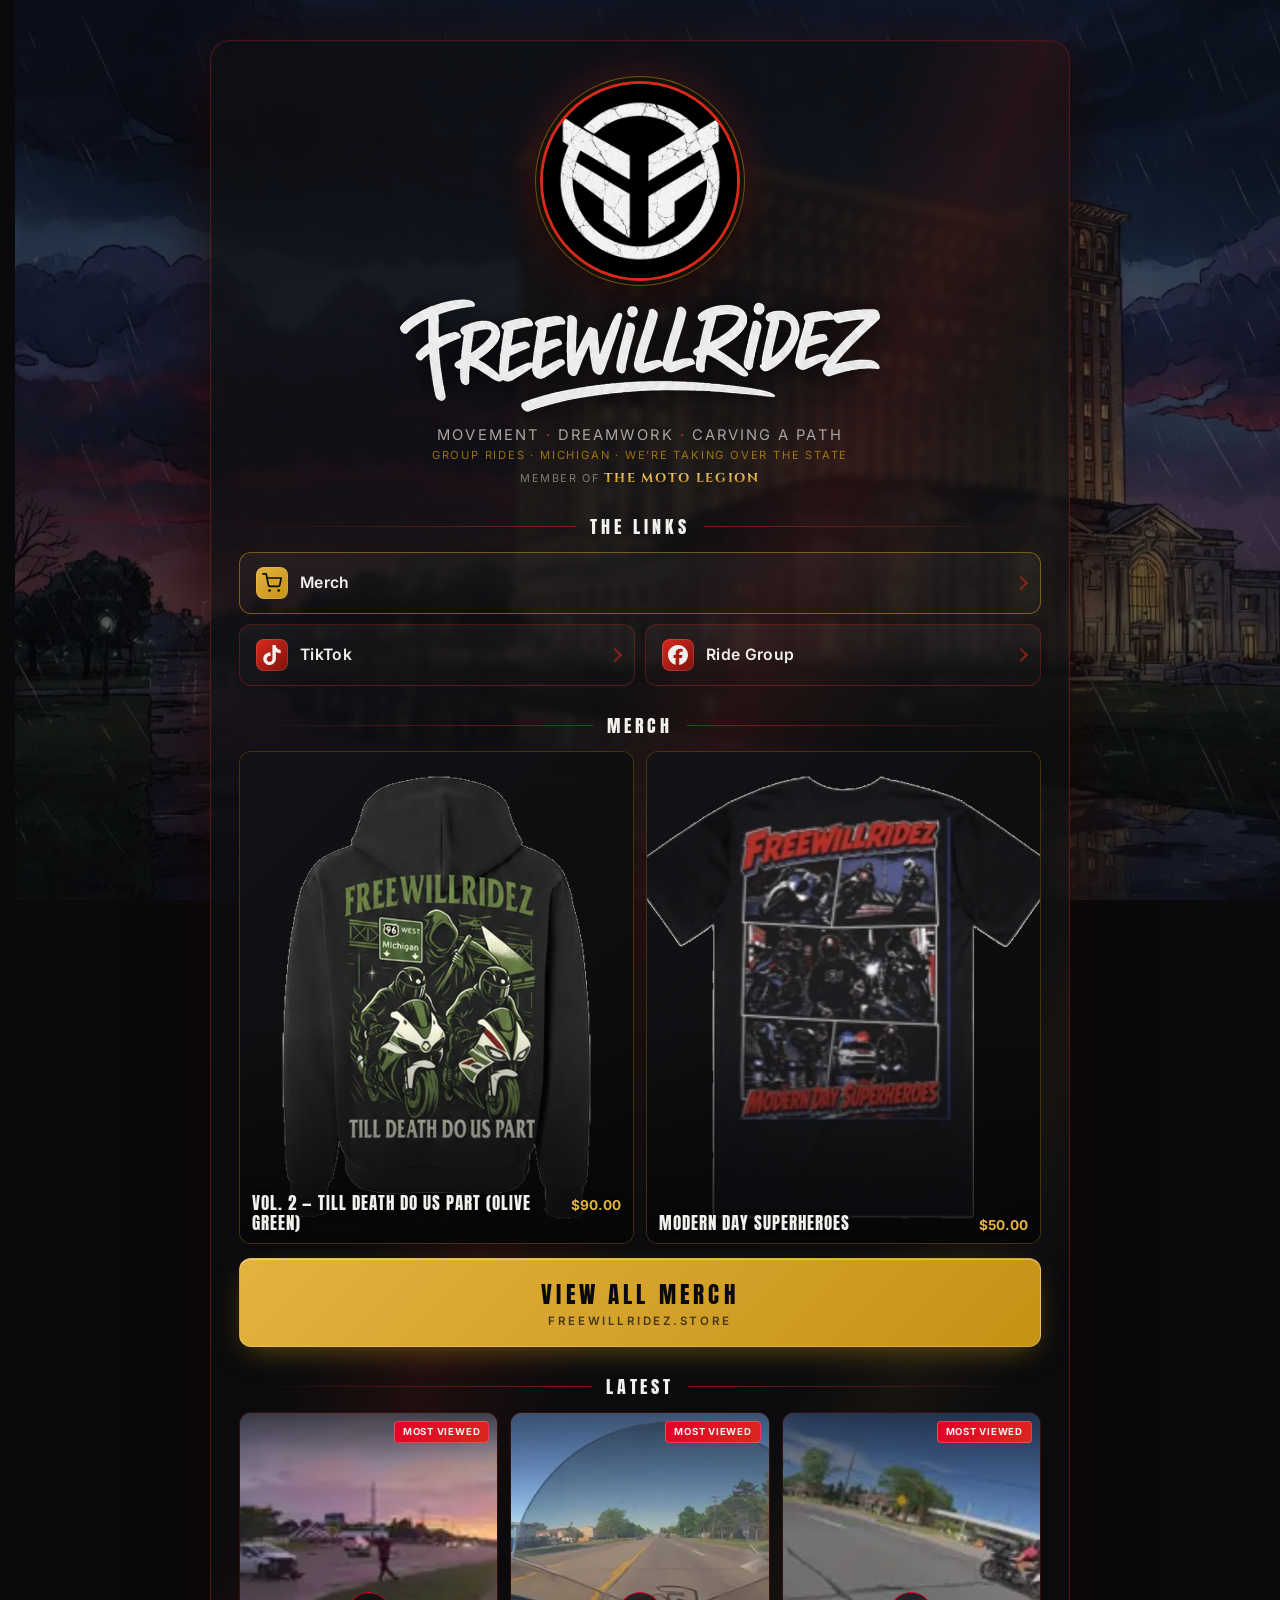
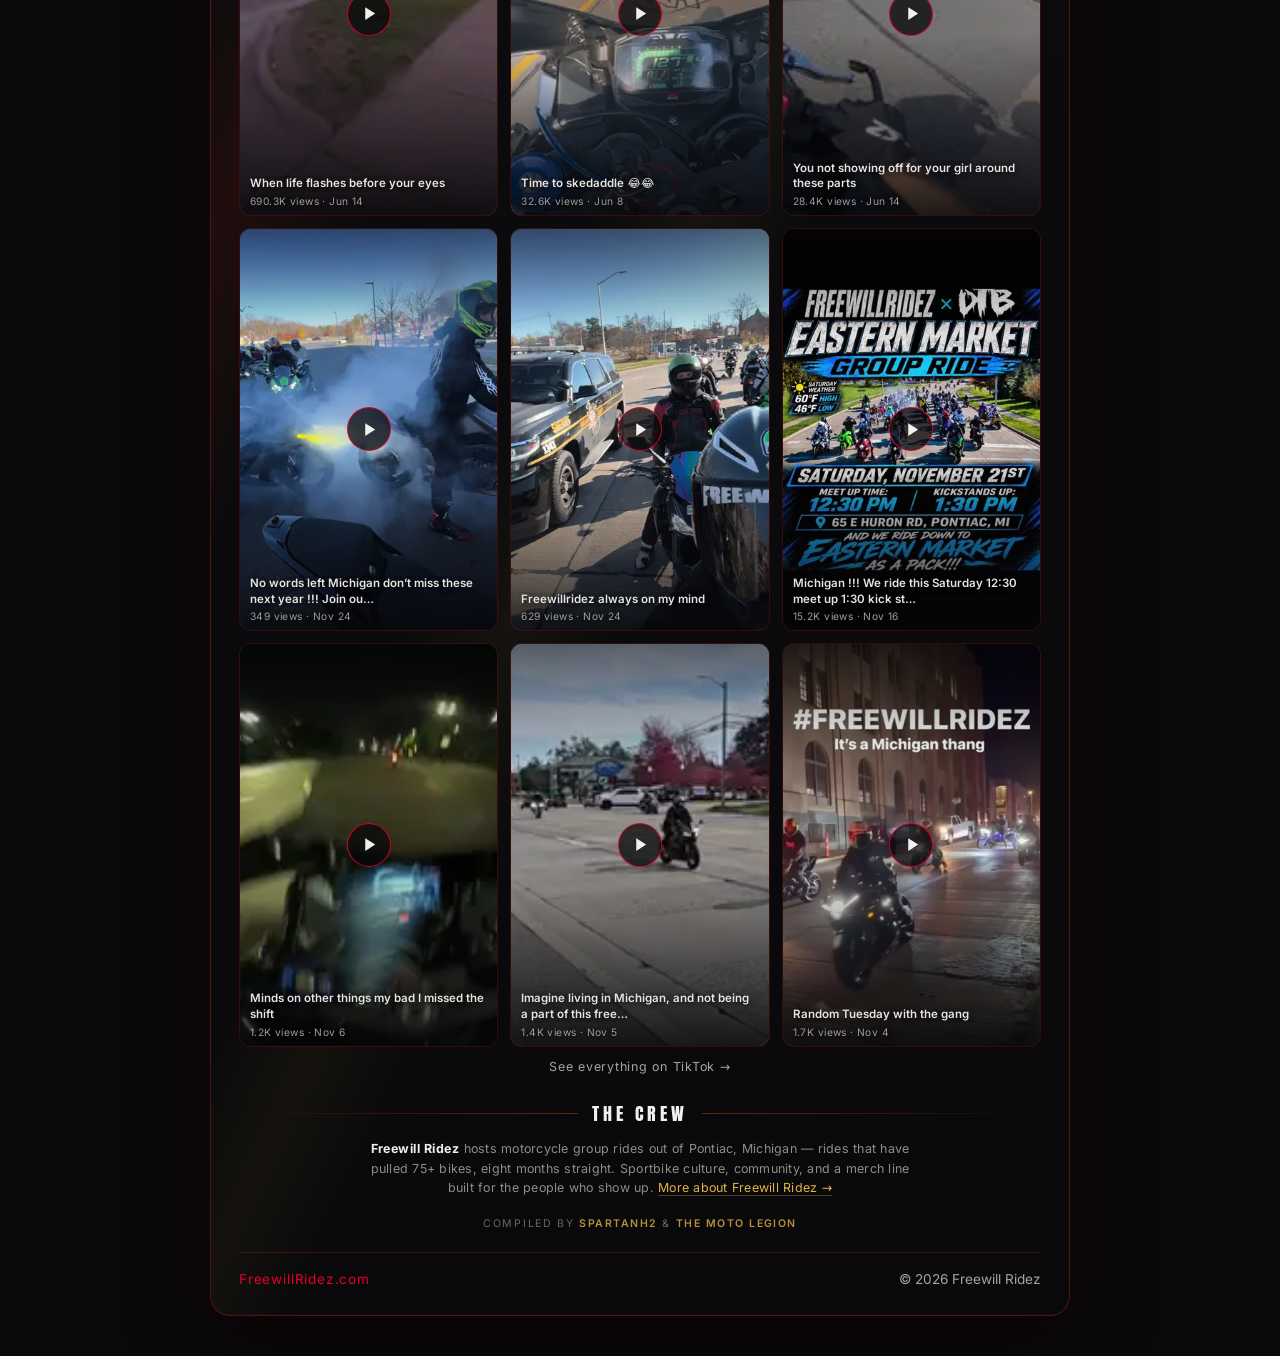
==== commit 8a6595d9: "Deploy VectaShield/Main-FreewillRidez-Website 2026-11-27T02:56:41Z" ====
--- a/index.html
+++ b/index.html
@@ -18,8 +18,8 @@
     <meta property="og:url" content="https://freewillridez.com/">
     <meta property="og:site_name" content="Freewill Ridez">
     <meta property="og:locale" content="en_US">
-    <meta property="og:image" content="https://freewillridez.com/og-image.png?v=20261126201523">
-    <meta property="og:image:secure_url" content="https://freewillridez.com/og-image.png?v=20261126201523">
+    <meta property="og:image" content="https://freewillridez.com/og-image.png?v=20261127025639">
+    <meta property="og:image:secure_url" content="https://freewillridez.com/og-image.png?v=20261127025639">
     <meta property="og:image:type" content="image/png">
     <meta property="og:image:width" content="1200">
     <meta property="og:image:height" content="630">
@@ -30,11 +30,11 @@
     <meta name="twitter:card" content="summary_large_image">
     <meta name="twitter:title" content="Freewill Ridez | Motorcycle Group Rides | Pontiac, Michigan">
     <meta name="twitter:description" content="Group ridez out of Pontiac, Michigan — 75+ bikes deep, eight months straight. Movement. Dreamwork. Carving a path.">
-    <meta name="twitter:image" content="https://freewillridez.com/og-image.png?v=20261126201523">
+    <meta name="twitter:image" content="https://freewillridez.com/og-image.png?v=20261127025639">
     <meta name="twitter:image:alt" content="Freewill Ridez — Pontiac, Michigan motorcycle group rides">
 
-    <link rel="stylesheet" href="styles.css?v=20261126201523">
-    <link rel="icon" type="image/png" href="favicon-64.png?v=20261126201523">
+    <link rel="stylesheet" href="styles.css?v=20261127025639">
+    <link rel="icon" type="image/png" href="favicon-64.png?v=20261127025639">
     <link rel="icon" href="/favicon.ico" sizes="48x48 32x32 16x16">
     <link rel="preload" href="/fonts/anton-latin.woff2" as="font" type="font/woff2" crossorigin>
     <link rel="preload" href="/fonts/inter-latin.woff2" as="font" type="font/woff2" crossorigin>
@@ -101,10 +101,10 @@
 <body>
     <main class="card">
         <div class="avatar-wrap">
-            <img src="fwr-avatar.webp?v=20261126201523" alt="Freewill Ridez helmet-mark logo" class="avatar" width="200" height="200" fetchpriority="high">
+            <img src="fwr-avatar.webp?v=20261127025639" alt="Freewill Ridez helmet-mark logo" class="avatar" width="200" height="200" fetchpriority="high">
         </div>
 
-        <h1 class="name wordmark-heading"><img src="fwr-wordmark.webp?v=20261126201523" alt="Freewill Ridez" class="wordmark" width="900" height="211"></h1>
+        <h1 class="name wordmark-heading"><img src="fwr-wordmark.webp?v=20261127025639" alt="Freewill Ridez" class="wordmark" width="900" height="211"></h1>
         <p class="tagline">Movement <span class="sep">·</span> Dreamwork <span class="sep">·</span> Carving A Path</p>
         <p class="locale-line">Group Rides <span class="sep">&middot;</span> Michigan <span class="sep">&middot;</span> We’re Taking Over The State</p>
 
@@ -257,7 +257,7 @@
     </script>
     <!-- Lowest-priority scripts: both defer their own network work until
          after load and near-viewport. -->
-    <script src="feed.js?v=20261126201523" defer></script>
-    <script src="merch.js?v=20261126201523" defer></script>
+    <script src="feed.js?v=20261127025639" defer></script>
+    <script src="merch.js?v=20261127025639" defer></script>
 </body>
 </html>
--- a/styles.css
+++ b/styles.css
@@ -1 +1 @@
-@font-face{font-family:Anton;font-style:normal;font-weight:400;font-display:swap;src:url(fonts/anton-latin.woff2) format("woff2");unicode-range:U+0000-00FF,U+0131,U+0152-0153,U+02BB-02BC,U+02C6,U+02DA,U+02DC,U+0304,U+0308,U+0329,U+2000-206F,U+20AC,U+2122,U+2191,U+2193,U+2212,U+2215,U+FEFF,U+FFFD}@font-face{font-family:Inter;font-style:normal;font-weight:100 900;font-display:swap;src:url(fonts/inter-latin.woff2) format("woff2");unicode-range:U+0000-00FF,U+0131,U+0152-0153,U+02BB-02BC,U+02C6,U+02DA,U+02DC,U+0304,U+0308,U+0329,U+2000-206F,U+20AC,U+2122,U+2191,U+2193,U+2212,U+2215,U+FEFF,U+FFFD}@font-face{font-family:Cinzel;font-style:normal;font-weight:400 900;font-display:swap;src:url(fonts/cinzel-latin.woff2) format("woff2");unicode-range:U+0000-00FF,U+0131,U+0152-0153,U+02BB-02BC,U+02C6,U+02DA,U+02DC,U+0304,U+0308,U+0329,U+2000-206F,U+20AC,U+2122,U+2191,U+2193,U+2212,U+2215,U+FEFF,U+FFFD}@view-transition{navigation: auto;}::view-transition-old(root),::view-transition-new(root){animation-duration:.16s}@media (prefers-reduced-motion: reduce){::view-transition-old(root),::view-transition-new(root){animation:none}}:root{--black: #0a0a0c;--char: #141317;--red: #da291c;--red-hot: #e4002b;--gold: #c69214;--gold-bright: #e3b341;--ink: #f2f0ec;--muted: #a8a5a0}*{box-sizing:border-box;margin:0;padding:0}html{scrollbar-gutter:stable both-edges}html,body{min-height:100%;font-family:Inter,system-ui,-apple-system,Segoe UI,Roboto,sans-serif;color:var(--ink);background:var(--black)}body{min-height:100vh;display:flex;align-items:center;justify-content:center;padding:40px 20px;background:transparent}body:before{content:"";position:fixed;inset:0;z-index:-1;background-color:var(--black);background-image:linear-gradient(180deg,#0606099e,#06060973 40%,#060609b8),url(bg-station-1280.webp?v=20261126201523);background-position:center;background-repeat:no-repeat;background-size:cover;pointer-events:none}@media (max-width: 640px){body:before{background-image:linear-gradient(180deg,#0606099e,#06060973 40%,#060609b8),url(bg-station-960.webp?v=20261126201523)}}@media (min-width: 1400px){body:before{background-image:linear-gradient(180deg,#0606099e,#06060973 40%,#060609b8),url(bg-station-1920.webp?v=20261126201523)}}.card{width:100%;max-width:860px;background:linear-gradient(180deg,#100f12b8,#09090bc7);border:1px solid rgba(218,41,28,.32);border-radius:20px;padding:40px 28px 28px;box-shadow:0 30px 80px #000000b3,0 0 0 1px #ffffff05 inset,0 0 60px #da291c1f;backdrop-filter:blur(3px);position:relative;overflow:hidden}.card:before{content:"";position:absolute;inset:0;background:linear-gradient(115deg,transparent 55%,rgba(227,179,65,.05) 60%,transparent 65%),linear-gradient(295deg,transparent 55%,rgba(218,41,28,.1) 62%,transparent 68%);pointer-events:none}.avatar-wrap{display:flex;justify-content:center;margin-bottom:18px;position:relative;z-index:1}.avatar{width:200px;height:200px;border-radius:50%;object-fit:cover;border:3px solid var(--red);background:#000;box-shadow:0 0 0 4px #0a0a0ce6,0 0 0 5px #c6921480,0 10px 30px #000000b3,0 0 44px #da291c59}.name{font-family:Anton,Inter,sans-serif;font-weight:400;text-align:center;font-size:clamp(2rem,5vw,2.6rem);letter-spacing:.08em;color:var(--ink);text-shadow:0 2px 12px rgba(0,0,0,.8);position:relative;z-index:1;text-transform:uppercase}.wordmark-heading{letter-spacing:0;line-height:0;margin:.2em 0}.wordmark{display:block;margin:0 auto;width:min(100%,clamp(260px,74vw,480px));max-width:100%;height:auto;filter:drop-shadow(0 2px 12px rgba(0,0,0,.85))}.tagline{text-align:center;color:var(--muted);font-size:.92rem;letter-spacing:.14em;text-transform:uppercase;margin:14px 0 4px;position:relative;z-index:1}.tagline .sep{color:var(--red)}.locale-line{text-align:center;text-wrap:balance;margin:0 0 22px;font-size:.7rem;letter-spacing:.16em;text-transform:uppercase;color:#c69214bf;position:relative;z-index:1}.legion-member{text-align:center;margin:-14px 0 24px;font-size:.68rem;letter-spacing:.14em;text-transform:uppercase;color:#a8a5a0b3;position:relative;z-index:1}.legion-member a{font-family:Cinzel,serif;font-weight:700;font-size:.8rem;letter-spacing:.13em;text-decoration:none;color:#e3b341;transition:filter .15s ease;white-space:nowrap}@supports ((-webkit-background-clip: text) or (background-clip: text)){.legion-member a{background:linear-gradient(180deg,#f4e4b8,#e3b341 45%,#c69214 80%);-webkit-background-clip:text;background-clip:text;color:transparent}}.legion-member a:hover{filter:brightness(1.15) drop-shadow(0 0 8px rgba(227,179,65,.35))}.legion-member a:focus-visible{outline:2px solid var(--gold-bright);outline-offset:3px;border-radius:2px}.section-title{display:flex;align-items:center;gap:14px;font-family:Anton,Inter,sans-serif;font-weight:400;font-size:clamp(.95rem,3vw,1.12rem);letter-spacing:.22em;color:var(--ink);text-transform:uppercase;text-align:center;white-space:nowrap;margin:26px 0 12px;position:relative;z-index:1}.section-title:before,.section-title:after{content:"";flex:1;height:1px;min-width:12px;background:linear-gradient(90deg,transparent,rgba(218,41,28,.55))}.section-title:after{background:linear-gradient(90deg,rgba(218,41,28,.55),transparent)}.link-grid{display:grid;grid-template-columns:repeat(auto-fit,minmax(180px,1fr));gap:10px;position:relative;z-index:1}.link-grid+.link-grid{margin-top:10px}.link-btn{display:flex;align-items:center;gap:12px;padding:14px 16px;background:linear-gradient(180deg,#ffffff0b,#ffffff03);border:1px solid rgba(218,41,28,.3);border-radius:12px;color:var(--ink);text-decoration:none;font-weight:600;font-size:.98rem;letter-spacing:.02em;transition:transform .15s ease,border-color .2s ease,background .2s ease,box-shadow .2s ease;position:relative;overflow:hidden}.link-btn:after{content:"";position:absolute;right:14px;top:50%;width:8px;height:8px;border-right:2px solid var(--red);border-top:2px solid var(--red);transform:translateY(-50%) rotate(45deg);opacity:.55;transition:opacity .2s ease,right .2s ease}.link-btn:hover{transform:translateY(-2px);border-color:var(--red-hot);background:linear-gradient(180deg,#da291c33,#da291c0f);box-shadow:0 8px 24px #da291c4d}.link-btn:hover:after{opacity:1;right:10px}.link-btn:focus-visible{outline:2px solid var(--red-hot);outline-offset:2px}.link-btn .icon{display:inline-flex;align-items:center;justify-content:center;width:32px;height:32px;background:linear-gradient(135deg,var(--red),#7d130c);color:var(--ink);border-radius:8px;font-weight:800;flex-shrink:0;box-shadow:inset 0 0 0 1px #ffffff1f}.icon-svg{width:20px;height:20px;fill:currentColor;display:block}.link-btn.support .icon{background:linear-gradient(135deg,var(--gold-bright),var(--gold));color:var(--black)}.link-btn.support{border-color:#c692148c}.link-btn.support:hover{border-color:var(--gold-bright);background:linear-gradient(180deg,#c692142e,#c692140d);box-shadow:0 8px 24px #c692144d}.about-caption{margin:0 auto 6px;padding:0 8px;text-align:center;color:#a8a5a0d9;font-size:.78rem;line-height:1.55;letter-spacing:.02em;position:relative;z-index:1}.about-caption p{max-width:560px;margin:0 auto}.about-caption strong{color:var(--ink);font-weight:700;letter-spacing:.04em}.about-caption a{color:var(--gold-bright);text-decoration:none;border-bottom:1px solid rgba(227,179,65,.3);transition:color .15s ease,border-color .15s ease;white-space:nowrap}.about-caption a:hover{color:#f1cd77;border-bottom-color:#e3b341b3}.site-credit{text-align:center;margin:20px 0 4px;font-size:.66rem;letter-spacing:.16em;text-transform:uppercase;color:#a8a5a099;position:relative;z-index:1}.site-credit a{color:#e3b341cc;text-decoration:none;font-weight:600;letter-spacing:.14em;white-space:nowrap;transition:color .15s ease}.site-credit a:hover{color:var(--gold-bright)}.footer{margin-top:22px;padding-top:18px;border-top:1px solid rgba(218,41,28,.25);display:flex;justify-content:space-between;align-items:center;flex-wrap:wrap;gap:8px;font-size:.85rem;color:var(--muted);position:relative;z-index:1}.footer a{color:var(--red-hot);text-decoration:none;letter-spacing:.06em}.footer a:hover{color:#ff4d5e}.back-link{display:inline-block;color:var(--red-hot);text-decoration:none;font-size:.85rem;letter-spacing:.1em;text-transform:uppercase;margin-bottom:16px;position:relative;z-index:1;transition:color .15s ease}.back-link:hover{color:#ff4d5e}.fine-print{color:var(--muted);font-size:.78rem;text-align:center;margin-top:18px;padding:12px;border:1px dashed rgba(218,41,28,.4);border-radius:8px;line-height:1.5;position:relative;z-index:1}.fine-print a{color:var(--gold-bright);text-decoration:none;border-bottom:1px solid rgba(227,179,65,.4)}.fine-print a:hover{color:#f1cd77}@media (max-width: 420px){.card{padding:30px 18px 22px}.avatar{width:160px;height:160px}.link-grid{grid-template-columns:1fr 1fr}.link-btn{padding:12px 10px;font-size:.82rem;gap:8px}.link-btn .icon{width:28px;height:28px}.link-btn .icon .icon-svg{width:16px;height:16px}.link-btn:after{display:none}}.about-portrait{display:block;width:min(100%,340px);height:auto;margin:0 auto 20px;border-radius:14px;border:1px solid rgba(218,41,28,.35);box-shadow:0 18px 50px #000000b3,0 0 40px #da291c26;position:relative;z-index:1}.about-body{position:relative;z-index:1;color:#f2f0ece0;font-size:.95rem;line-height:1.7}.about-body p+p{margin-top:14px}.about-body strong{color:var(--gold-bright);font-weight:700}.about-body a{color:var(--gold-bright);text-decoration:none;border-bottom:1px solid rgba(227,179,65,.35);transition:color .15s ease,border-color .15s ease}.about-body a:hover{color:#f1cd77;border-bottom-color:#e3b341b3}.latest{margin-top:6px}.video-grid{display:grid;grid-template-columns:repeat(2,1fr);gap:10px;position:relative;z-index:1}@media (min-width: 560px){.video-grid{grid-template-columns:repeat(3,1fr);gap:12px}}.video-card{position:relative;border-radius:12px;overflow:hidden;border:1px solid rgba(218,41,28,.22);background:#0006;aspect-ratio:9 / 14;min-height:210px;cursor:pointer;padding:0;text-align:left;display:block;width:100%;color:var(--ink);font-family:inherit;transition:transform .15s ease,border-color .2s ease,box-shadow .2s ease;opacity:0;transform:translateY(10px)}.video-card.revealed{opacity:1;transform:none;transition:opacity .4s ease,transform .4s ease,border-color .2s ease,box-shadow .2s ease}@media (prefers-reduced-motion: reduce){.video-card{opacity:1;transform:none}}.video-card:hover{transform:translateY(-3px);border-color:#e4002b99;box-shadow:0 14px 34px -14px #000000e6}.video-card:focus-visible{outline:2px solid var(--red-hot);outline-offset:2px}.video-card.playing{cursor:default;transform:none}.video-thumb{position:absolute;inset:0;width:100%;height:100%;object-fit:cover;display:block;background:linear-gradient(135deg,#141317e6,#09090be6)}.video-card:before{content:"";position:absolute;inset:0;background:linear-gradient(100deg,transparent 30%,rgba(255,255,255,.05) 50%,transparent 70%);background-size:200% 100%;animation:video-shimmer 1.4s infinite;z-index:0}.video-card.loaded:before{animation:none;opacity:0}@keyframes video-shimmer{0%{background-position:200% 0}to{background-position:-200% 0}}@media (prefers-reduced-motion: reduce){.video-card:before{animation:none}}.video-scrim{position:absolute;inset:0;background:linear-gradient(180deg,rgba(6,6,9,.55) 0%,transparent 30%,transparent 55%,rgba(6,6,9,.87) 100%);z-index:1;pointer-events:none}.video-play{position:absolute;top:50%;left:50%;transform:translate(-50%,-50%);width:44px;height:44px;border-radius:50%;background:#09090bbf;border:1.5px solid rgba(228,0,43,.85);display:flex;align-items:center;justify-content:center;color:var(--ink);z-index:2;pointer-events:none;transition:transform .15s ease,background .15s ease}.video-card:hover .video-play{transform:translate(-50%,-50%) scale(1.1);background:#da291ce6}.video-play .icon-svg{width:17px;height:17px;margin-left:2px}.video-badges{position:absolute;top:8px;left:8px;right:8px;display:flex;justify-content:flex-end;z-index:2;pointer-events:none}.badge-pinned{font-size:.6rem;font-weight:700;letter-spacing:.08em;text-transform:uppercase;padding:3px 8px;border-radius:4px;line-height:1.4;white-space:nowrap;color:var(--ink);background:linear-gradient(135deg,var(--red-hot),var(--red));border:1px solid rgba(255,255,255,.22)}.video-meta{position:absolute;left:10px;right:10px;bottom:8px;z-index:2;pointer-events:none}.video-note{font-size:.72rem;font-weight:600;line-height:1.35;color:#f2f0ecf2;text-shadow:0 1px 6px rgba(0,0,0,.9);display:-webkit-box;-webkit-line-clamp:2;-webkit-box-orient:vertical;overflow:hidden}.video-stats{display:block;margin-top:3px;font-size:.64rem;color:#a8a5a0f2;letter-spacing:.04em;text-shadow:0 1px 4px rgba(0,0,0,.9)}.video-card iframe{position:absolute;inset:0;width:100%;height:100%;border:0;z-index:3;background:#000}.feed-more{display:block;text-align:center;margin-top:12px;font-size:.78rem;letter-spacing:.06em;color:var(--muted);text-decoration:none;position:relative;z-index:1;transition:color .15s ease}.feed-more:hover{color:var(--red-hot)}.feed-fallback{text-align:center;color:var(--muted);font-size:.85rem;line-height:1.6;padding:14px 0 4px;position:relative;z-index:1}.feed-fallback a{color:var(--gold-bright)}@media (max-width: 639px){.video-card.playing{grid-column:1 / -1;aspect-ratio:9 / 15}}@media (max-width: 479px){.video-grid{gap:8px}.video-card{min-height:190px}.video-note{font-size:.68rem}.video-stats{font-size:.58rem;white-space:nowrap}.video-stats .v-word{display:none}}.merch{margin-top:6px}.merch-grid{display:grid;grid-template-columns:repeat(2,1fr);gap:12px;position:relative;z-index:1}.merch-card{position:relative;border-radius:12px;overflow:hidden;border:1px solid rgba(198,146,20,.3);background:#0006;aspect-ratio:4 / 5;display:block;color:var(--ink);text-decoration:none;transition:transform .15s ease,border-color .2s ease,box-shadow .2s ease;opacity:0;transform:translateY(10px)}.merch-card.revealed{opacity:1;transform:none;transition:opacity .4s ease,transform .4s ease,border-color .2s ease,box-shadow .2s ease}@media (prefers-reduced-motion: reduce){.merch-card{opacity:1;transform:none}}.merch-card:hover{transform:translateY(-3px);border-color:#e3b341a6;box-shadow:0 14px 34px -14px #000000e6,0 0 24px -8px #c6921473}.merch-card:focus-visible{outline:2px solid var(--gold-bright);outline-offset:2px}.merch-thumb{position:absolute;inset:0;width:100%;height:100%;object-fit:cover;display:block;background:linear-gradient(135deg,#141317e6,#09090be6);transition:transform .25s ease}.merch-card:hover .merch-thumb{transform:scale(1.04)}.merch-card:before{content:"";position:absolute;inset:0;background:linear-gradient(100deg,transparent 30%,rgba(255,255,255,.05) 50%,transparent 70%);background-size:200% 100%;animation:video-shimmer 1.4s infinite;z-index:0}.merch-card.loaded:before{animation:none;opacity:0}@media (prefers-reduced-motion: reduce){.merch-card:before{animation:none}}.merch-scrim{position:absolute;inset:0;background:linear-gradient(180deg,transparent 55%,rgba(6,6,9,.88) 100%);z-index:1;pointer-events:none}.merch-meta{position:absolute;left:12px;right:12px;bottom:10px;z-index:2;display:flex;align-items:baseline;justify-content:space-between;gap:10px;pointer-events:none}.merch-title{font-family:Anton,Inter,sans-serif;font-weight:400;font-size:clamp(.85rem,2.4vw,1.05rem);letter-spacing:.06em;text-transform:uppercase;line-height:1.2;color:var(--ink);text-shadow:0 1px 6px rgba(0,0,0,.9)}.merch-price{font-size:.85rem;font-weight:700;color:var(--gold-bright);white-space:nowrap;text-shadow:0 1px 4px rgba(0,0,0,.9)}.merch-cta{display:flex;flex-direction:column;align-items:center;gap:2px;margin-top:14px;padding:18px 24px;border-radius:12px;background:linear-gradient(135deg,var(--gold-bright),var(--gold));border:1px solid rgba(255,255,255,.18);color:var(--black);text-decoration:none;font-family:Anton,Inter,sans-serif;font-weight:400;font-size:clamp(1.15rem,3.4vw,1.45rem);letter-spacing:.18em;text-transform:uppercase;text-align:center;box-shadow:0 10px 30px -10px #c692148c,inset 0 1px #ffffff59;position:relative;z-index:1;transition:transform .15s ease,box-shadow .2s ease,filter .15s ease}.merch-cta:hover{transform:translateY(-2px);filter:brightness(1.06);box-shadow:0 16px 40px -12px #c69214b3,inset 0 1px #ffffff59}.merch-cta:focus-visible{outline:2px solid var(--gold-bright);outline-offset:3px}.merch-cta-sub{font-family:Inter,sans-serif;font-weight:600;font-size:.72rem;letter-spacing:.22em;color:#0a0a0cb3}@media (max-width: 419px){.merch-grid{gap:8px}.merch-meta{flex-direction:column;gap:2px}}.event-tile{display:flex;align-items:center;gap:14px;margin-top:24px;padding:10px 14px;border:1px solid rgba(228,0,43,.45);border-radius:12px;background:linear-gradient(90deg,rgba(218,41,28,.16),rgba(218,41,28,.04) 45%,transparent),#00000059;color:var(--ink);text-decoration:none;position:relative;z-index:1;transition:transform .15s ease,border-color .2s ease,box-shadow .2s ease}.event-tile:hover{transform:translateY(-2px);border-color:var(--red-hot);box-shadow:0 8px 24px #da291c4d}.event-tile:focus-visible{outline:2px solid var(--red-hot);outline-offset:2px}.event-date{display:flex;flex-direction:column;align-items:center;justify-content:center;flex-shrink:0;width:52px;padding:5px 0 6px;border-radius:8px;background:linear-gradient(135deg,var(--red),#7d130c);box-shadow:inset 0 0 0 1px #ffffff24;line-height:1}.event-mon{font-size:.6rem;font-weight:700;letter-spacing:.18em;text-transform:uppercase;color:#f2f0ecd9}.event-day{font-family:Anton,Inter,sans-serif;font-size:1.45rem;margin-top:2px;color:#fff}.event-info{min-width:0;display:flex;flex-direction:column;gap:2px}.event-name{font-family:Anton,Inter,sans-serif;font-size:.92rem;letter-spacing:.1em;text-transform:uppercase}.event-times{font-size:.76rem;color:var(--muted);letter-spacing:.04em}.event-where{margin-left:auto;text-align:right;font-size:.78rem;font-weight:600;color:var(--gold-bright);letter-spacing:.03em;white-space:nowrap}.event-arrow{opacity:.7}.event-tile:hover .event-arrow{opacity:1}@media (max-width: 560px){.event-tile{flex-wrap:wrap;row-gap:6px}.event-where{margin-left:66px;width:100%;text-align:left;white-space:normal}}
+@font-face{font-family:Anton;font-style:normal;font-weight:400;font-display:swap;src:url(fonts/anton-latin.woff2) format("woff2");unicode-range:U+0000-00FF,U+0131,U+0152-0153,U+02BB-02BC,U+02C6,U+02DA,U+02DC,U+0304,U+0308,U+0329,U+2000-206F,U+20AC,U+2122,U+2191,U+2193,U+2212,U+2215,U+FEFF,U+FFFD}@font-face{font-family:Inter;font-style:normal;font-weight:100 900;font-display:swap;src:url(fonts/inter-latin.woff2) format("woff2");unicode-range:U+0000-00FF,U+0131,U+0152-0153,U+02BB-02BC,U+02C6,U+02DA,U+02DC,U+0304,U+0308,U+0329,U+2000-206F,U+20AC,U+2122,U+2191,U+2193,U+2212,U+2215,U+FEFF,U+FFFD}@font-face{font-family:Cinzel;font-style:normal;font-weight:400 900;font-display:swap;src:url(fonts/cinzel-latin.woff2) format("woff2");unicode-range:U+0000-00FF,U+0131,U+0152-0153,U+02BB-02BC,U+02C6,U+02DA,U+02DC,U+0304,U+0308,U+0329,U+2000-206F,U+20AC,U+2122,U+2191,U+2193,U+2212,U+2215,U+FEFF,U+FFFD}@view-transition{navigation: auto;}::view-transition-old(root),::view-transition-new(root){animation-duration:.16s}@media (prefers-reduced-motion: reduce){::view-transition-old(root),::view-transition-new(root){animation:none}}:root{--black: #0a0a0c;--char: #141317;--red: #da291c;--red-hot: #e4002b;--gold: #c69214;--gold-bright: #e3b341;--ink: #f2f0ec;--muted: #a8a5a0}*{box-sizing:border-box;margin:0;padding:0}html{scrollbar-gutter:stable both-edges}html,body{min-height:100%;font-family:Inter,system-ui,-apple-system,Segoe UI,Roboto,sans-serif;color:var(--ink);background:var(--black)}body{min-height:100vh;display:flex;align-items:center;justify-content:center;padding:40px 20px;background:transparent}body:before{content:"";position:fixed;inset:0;z-index:-1;background-color:var(--black);background-image:linear-gradient(180deg,#0606099e,#06060973 40%,#060609b8),url(bg-station-1280.webp?v=20261127025639);background-position:center;background-repeat:no-repeat;background-size:cover;pointer-events:none}@media (max-width: 640px){body:before{background-image:linear-gradient(180deg,#0606099e,#06060973 40%,#060609b8),url(bg-station-960.webp?v=20261127025639)}}@media (min-width: 1400px){body:before{background-image:linear-gradient(180deg,#0606099e,#06060973 40%,#060609b8),url(bg-station-1920.webp?v=20261127025639)}}.card{width:100%;max-width:860px;background:linear-gradient(180deg,#100f12b8,#09090bc7);border:1px solid rgba(218,41,28,.32);border-radius:20px;padding:40px 28px 28px;box-shadow:0 30px 80px #000000b3,0 0 0 1px #ffffff05 inset,0 0 60px #da291c1f;backdrop-filter:blur(3px);position:relative;overflow:hidden}.card:before{content:"";position:absolute;inset:0;background:linear-gradient(115deg,transparent 55%,rgba(227,179,65,.05) 60%,transparent 65%),linear-gradient(295deg,transparent 55%,rgba(218,41,28,.1) 62%,transparent 68%);pointer-events:none}.avatar-wrap{display:flex;justify-content:center;margin-bottom:18px;position:relative;z-index:1}.avatar{width:200px;height:200px;border-radius:50%;object-fit:cover;border:3px solid var(--red);background:#000;box-shadow:0 0 0 4px #0a0a0ce6,0 0 0 5px #c6921480,0 10px 30px #000000b3,0 0 44px #da291c59}.name{font-family:Anton,Inter,sans-serif;font-weight:400;text-align:center;font-size:clamp(2rem,5vw,2.6rem);letter-spacing:.08em;color:var(--ink);text-shadow:0 2px 12px rgba(0,0,0,.8);position:relative;z-index:1;text-transform:uppercase}.wordmark-heading{letter-spacing:0;line-height:0;margin:.2em 0}.wordmark{display:block;margin:0 auto;width:min(100%,clamp(260px,74vw,480px));max-width:100%;height:auto;filter:drop-shadow(0 2px 12px rgba(0,0,0,.85))}.tagline{text-align:center;color:var(--muted);font-size:.92rem;letter-spacing:.14em;text-transform:uppercase;margin:14px 0 4px;position:relative;z-index:1}.tagline .sep{color:var(--red)}.locale-line{text-align:center;text-wrap:balance;margin:0 0 22px;font-size:.7rem;letter-spacing:.16em;text-transform:uppercase;color:#c69214bf;position:relative;z-index:1}.legion-member{text-align:center;margin:-14px 0 24px;font-size:.68rem;letter-spacing:.14em;text-transform:uppercase;color:#a8a5a0b3;position:relative;z-index:1}.legion-member a{font-family:Cinzel,serif;font-weight:700;font-size:.8rem;letter-spacing:.13em;text-decoration:none;color:#e3b341;transition:filter .15s ease;white-space:nowrap}@supports ((-webkit-background-clip: text) or (background-clip: text)){.legion-member a{background:linear-gradient(180deg,#f4e4b8,#e3b341 45%,#c69214 80%);-webkit-background-clip:text;background-clip:text;color:transparent}}.legion-member a:hover{filter:brightness(1.15) drop-shadow(0 0 8px rgba(227,179,65,.35))}.legion-member a:focus-visible{outline:2px solid var(--gold-bright);outline-offset:3px;border-radius:2px}.section-title{display:flex;align-items:center;gap:14px;font-family:Anton,Inter,sans-serif;font-weight:400;font-size:clamp(.95rem,3vw,1.12rem);letter-spacing:.22em;color:var(--ink);text-transform:uppercase;text-align:center;white-space:nowrap;margin:26px 0 12px;position:relative;z-index:1}.section-title:before,.section-title:after{content:"";flex:1;height:1px;min-width:12px;background:linear-gradient(90deg,transparent,rgba(218,41,28,.55))}.section-title:after{background:linear-gradient(90deg,rgba(218,41,28,.55),transparent)}.link-grid{display:grid;grid-template-columns:repeat(auto-fit,minmax(180px,1fr));gap:10px;position:relative;z-index:1}.link-grid+.link-grid{margin-top:10px}.link-btn{display:flex;align-items:center;gap:12px;padding:14px 16px;background:linear-gradient(180deg,#ffffff0b,#ffffff03);border:1px solid rgba(218,41,28,.3);border-radius:12px;color:var(--ink);text-decoration:none;font-weight:600;font-size:.98rem;letter-spacing:.02em;transition:transform .15s ease,border-color .2s ease,background .2s ease,box-shadow .2s ease;position:relative;overflow:hidden}.link-btn:after{content:"";position:absolute;right:14px;top:50%;width:8px;height:8px;border-right:2px solid var(--red);border-top:2px solid var(--red);transform:translateY(-50%) rotate(45deg);opacity:.55;transition:opacity .2s ease,right .2s ease}.link-btn:hover{transform:translateY(-2px);border-color:var(--red-hot);background:linear-gradient(180deg,#da291c33,#da291c0f);box-shadow:0 8px 24px #da291c4d}.link-btn:hover:after{opacity:1;right:10px}.link-btn:focus-visible{outline:2px solid var(--red-hot);outline-offset:2px}.link-btn .icon{display:inline-flex;align-items:center;justify-content:center;width:32px;height:32px;background:linear-gradient(135deg,var(--red),#7d130c);color:var(--ink);border-radius:8px;font-weight:800;flex-shrink:0;box-shadow:inset 0 0 0 1px #ffffff1f}.icon-svg{width:20px;height:20px;fill:currentColor;display:block}.link-btn.support .icon{background:linear-gradient(135deg,var(--gold-bright),var(--gold));color:var(--black)}.link-btn.support{border-color:#c692148c}.link-btn.support:hover{border-color:var(--gold-bright);background:linear-gradient(180deg,#c692142e,#c692140d);box-shadow:0 8px 24px #c692144d}.about-caption{margin:0 auto 6px;padding:0 8px;text-align:center;color:#a8a5a0d9;font-size:.78rem;line-height:1.55;letter-spacing:.02em;position:relative;z-index:1}.about-caption p{max-width:560px;margin:0 auto}.about-caption strong{color:var(--ink);font-weight:700;letter-spacing:.04em}.about-caption a{color:var(--gold-bright);text-decoration:none;border-bottom:1px solid rgba(227,179,65,.3);transition:color .15s ease,border-color .15s ease;white-space:nowrap}.about-caption a:hover{color:#f1cd77;border-bottom-color:#e3b341b3}.site-credit{text-align:center;margin:20px 0 4px;font-size:.66rem;letter-spacing:.16em;text-transform:uppercase;color:#a8a5a099;position:relative;z-index:1}.site-credit a{color:#e3b341cc;text-decoration:none;font-weight:600;letter-spacing:.14em;white-space:nowrap;transition:color .15s ease}.site-credit a:hover{color:var(--gold-bright)}.footer{margin-top:22px;padding-top:18px;border-top:1px solid rgba(218,41,28,.25);display:flex;justify-content:space-between;align-items:center;flex-wrap:wrap;gap:8px;font-size:.85rem;color:var(--muted);position:relative;z-index:1}.footer a{color:var(--red-hot);text-decoration:none;letter-spacing:.06em}.footer a:hover{color:#ff4d5e}.back-link{display:inline-block;color:var(--red-hot);text-decoration:none;font-size:.85rem;letter-spacing:.1em;text-transform:uppercase;margin-bottom:16px;position:relative;z-index:1;transition:color .15s ease}.back-link:hover{color:#ff4d5e}.fine-print{color:var(--muted);font-size:.78rem;text-align:center;margin-top:18px;padding:12px;border:1px dashed rgba(218,41,28,.4);border-radius:8px;line-height:1.5;position:relative;z-index:1}.fine-print a{color:var(--gold-bright);text-decoration:none;border-bottom:1px solid rgba(227,179,65,.4)}.fine-print a:hover{color:#f1cd77}@media (max-width: 420px){.card{padding:30px 18px 22px}.avatar{width:160px;height:160px}.link-grid{grid-template-columns:1fr 1fr}.link-btn{padding:12px 10px;font-size:.82rem;gap:8px}.link-btn .icon{width:28px;height:28px}.link-btn .icon .icon-svg{width:16px;height:16px}.link-btn:after{display:none}}.about-portrait{display:block;width:min(100%,340px);height:auto;margin:0 auto 20px;border-radius:14px;border:1px solid rgba(218,41,28,.35);box-shadow:0 18px 50px #000000b3,0 0 40px #da291c26;position:relative;z-index:1}.about-body{position:relative;z-index:1;color:#f2f0ece0;font-size:.95rem;line-height:1.7}.about-body p+p{margin-top:14px}.about-body strong{color:var(--gold-bright);font-weight:700}.about-body a{color:var(--gold-bright);text-decoration:none;border-bottom:1px solid rgba(227,179,65,.35);transition:color .15s ease,border-color .15s ease}.about-body a:hover{color:#f1cd77;border-bottom-color:#e3b341b3}.latest{margin-top:6px}.video-grid{display:grid;grid-template-columns:repeat(2,1fr);gap:10px;position:relative;z-index:1}@media (min-width: 560px){.video-grid{grid-template-columns:repeat(3,1fr);gap:12px}}.video-card{position:relative;border-radius:12px;overflow:hidden;border:1px solid rgba(218,41,28,.22);background:#0006;aspect-ratio:9 / 14;min-height:210px;cursor:pointer;padding:0;text-align:left;display:block;width:100%;color:var(--ink);font-family:inherit;transition:transform .15s ease,border-color .2s ease,box-shadow .2s ease;opacity:0;transform:translateY(10px)}.video-card.revealed{opacity:1;transform:none;transition:opacity .4s ease,transform .4s ease,border-color .2s ease,box-shadow .2s ease}@media (prefers-reduced-motion: reduce){.video-card{opacity:1;transform:none}}.video-card:hover{transform:translateY(-3px);border-color:#e4002b99;box-shadow:0 14px 34px -14px #000000e6}.video-card:focus-visible{outline:2px solid var(--red-hot);outline-offset:2px}.video-card.playing{cursor:default;transform:none}.video-thumb{position:absolute;inset:0;width:100%;height:100%;object-fit:cover;display:block;background:linear-gradient(135deg,#141317e6,#09090be6)}.video-card:before{content:"";position:absolute;inset:0;background:linear-gradient(100deg,transparent 30%,rgba(255,255,255,.05) 50%,transparent 70%);background-size:200% 100%;animation:video-shimmer 1.4s infinite;z-index:0}.video-card.loaded:before{animation:none;opacity:0}@keyframes video-shimmer{0%{background-position:200% 0}to{background-position:-200% 0}}@media (prefers-reduced-motion: reduce){.video-card:before{animation:none}}.video-scrim{position:absolute;inset:0;background:linear-gradient(180deg,rgba(6,6,9,.55) 0%,transparent 30%,transparent 55%,rgba(6,6,9,.87) 100%);z-index:1;pointer-events:none}.video-play{position:absolute;top:50%;left:50%;transform:translate(-50%,-50%);width:44px;height:44px;border-radius:50%;background:#09090bbf;border:1.5px solid rgba(228,0,43,.85);display:flex;align-items:center;justify-content:center;color:var(--ink);z-index:2;pointer-events:none;transition:transform .15s ease,background .15s ease}.video-card:hover .video-play{transform:translate(-50%,-50%) scale(1.1);background:#da291ce6}.video-play .icon-svg{width:17px;height:17px;margin-left:2px}.video-badges{position:absolute;top:8px;left:8px;right:8px;display:flex;justify-content:flex-end;z-index:2;pointer-events:none}.badge-pinned{font-size:.6rem;font-weight:700;letter-spacing:.08em;text-transform:uppercase;padding:3px 8px;border-radius:4px;line-height:1.4;white-space:nowrap;color:var(--ink);background:linear-gradient(135deg,var(--red-hot),var(--red));border:1px solid rgba(255,255,255,.22)}.video-meta{position:absolute;left:10px;right:10px;bottom:8px;z-index:2;pointer-events:none}.video-note{font-size:.72rem;font-weight:600;line-height:1.35;color:#f2f0ecf2;text-shadow:0 1px 6px rgba(0,0,0,.9);display:-webkit-box;-webkit-line-clamp:2;-webkit-box-orient:vertical;overflow:hidden}.video-stats{display:block;margin-top:3px;font-size:.64rem;color:#a8a5a0f2;letter-spacing:.04em;text-shadow:0 1px 4px rgba(0,0,0,.9)}.video-card iframe{position:absolute;inset:0;width:100%;height:100%;border:0;z-index:3;background:#000}.feed-more{display:block;text-align:center;margin-top:12px;font-size:.78rem;letter-spacing:.06em;color:var(--muted);text-decoration:none;position:relative;z-index:1;transition:color .15s ease}.feed-more:hover{color:var(--red-hot)}.feed-fallback{text-align:center;color:var(--muted);font-size:.85rem;line-height:1.6;padding:14px 0 4px;position:relative;z-index:1}.feed-fallback a{color:var(--gold-bright)}@media (max-width: 639px){.video-card.playing{grid-column:1 / -1;aspect-ratio:9 / 15}}@media (max-width: 479px){.video-grid{gap:8px}.video-card{min-height:190px}.video-note{font-size:.68rem}.video-stats{font-size:.58rem;white-space:nowrap}.video-stats .v-word{display:none}}.merch{margin-top:6px}.merch-grid{display:grid;grid-template-columns:repeat(2,1fr);gap:12px;position:relative;z-index:1}.merch-card{position:relative;border-radius:12px;overflow:hidden;border:1px solid rgba(198,146,20,.3);background:#0006;aspect-ratio:4 / 5;display:block;color:var(--ink);text-decoration:none;transition:transform .15s ease,border-color .2s ease,box-shadow .2s ease;opacity:0;transform:translateY(10px)}.merch-card.revealed{opacity:1;transform:none;transition:opacity .4s ease,transform .4s ease,border-color .2s ease,box-shadow .2s ease}@media (prefers-reduced-motion: reduce){.merch-card{opacity:1;transform:none}}.merch-card:hover{transform:translateY(-3px);border-color:#e3b341a6;box-shadow:0 14px 34px -14px #000000e6,0 0 24px -8px #c6921473}.merch-card:focus-visible{outline:2px solid var(--gold-bright);outline-offset:2px}.merch-thumb{position:absolute;inset:0;width:100%;height:100%;object-fit:cover;display:block;background:linear-gradient(135deg,#141317e6,#09090be6);transition:transform .25s ease}.merch-card:hover .merch-thumb{transform:scale(1.04)}.merch-card:before{content:"";position:absolute;inset:0;background:linear-gradient(100deg,transparent 30%,rgba(255,255,255,.05) 50%,transparent 70%);background-size:200% 100%;animation:video-shimmer 1.4s infinite;z-index:0}.merch-card.loaded:before{animation:none;opacity:0}@media (prefers-reduced-motion: reduce){.merch-card:before{animation:none}}.merch-scrim{position:absolute;inset:0;background:linear-gradient(180deg,transparent 55%,rgba(6,6,9,.88) 100%);z-index:1;pointer-events:none}.merch-meta{position:absolute;left:12px;right:12px;bottom:10px;z-index:2;display:flex;align-items:baseline;justify-content:space-between;gap:10px;pointer-events:none}.merch-title{font-family:Anton,Inter,sans-serif;font-weight:400;font-size:clamp(.85rem,2.4vw,1.05rem);letter-spacing:.06em;text-transform:uppercase;line-height:1.2;color:var(--ink);text-shadow:0 1px 6px rgba(0,0,0,.9)}.merch-price{font-size:.85rem;font-weight:700;color:var(--gold-bright);white-space:nowrap;text-shadow:0 1px 4px rgba(0,0,0,.9)}.merch-cta{display:flex;flex-direction:column;align-items:center;gap:2px;margin-top:14px;padding:18px 24px;border-radius:12px;background:linear-gradient(135deg,var(--gold-bright),var(--gold));border:1px solid rgba(255,255,255,.18);color:var(--black);text-decoration:none;font-family:Anton,Inter,sans-serif;font-weight:400;font-size:clamp(1.15rem,3.4vw,1.45rem);letter-spacing:.18em;text-transform:uppercase;text-align:center;box-shadow:0 10px 30px -10px #c692148c,inset 0 1px #ffffff59;position:relative;z-index:1;transition:transform .15s ease,box-shadow .2s ease,filter .15s ease}.merch-cta:hover{transform:translateY(-2px);filter:brightness(1.06);box-shadow:0 16px 40px -12px #c69214b3,inset 0 1px #ffffff59}.merch-cta:focus-visible{outline:2px solid var(--gold-bright);outline-offset:3px}.merch-cta-sub{font-family:Inter,sans-serif;font-weight:600;font-size:.72rem;letter-spacing:.22em;color:#0a0a0cb3}@media (max-width: 419px){.merch-grid{gap:8px}.merch-meta{flex-direction:column;gap:2px}}.event-tile{display:flex;align-items:center;gap:14px;margin-top:24px;padding:10px 14px;border:1px solid rgba(228,0,43,.45);border-radius:12px;background:linear-gradient(90deg,rgba(218,41,28,.16),rgba(218,41,28,.04) 45%,transparent),#00000059;color:var(--ink);text-decoration:none;position:relative;z-index:1;transition:transform .15s ease,border-color .2s ease,box-shadow .2s ease}.event-tile:hover{transform:translateY(-2px);border-color:var(--red-hot);box-shadow:0 8px 24px #da291c4d}.event-tile:focus-visible{outline:2px solid var(--red-hot);outline-offset:2px}.event-date{display:flex;flex-direction:column;align-items:center;justify-content:center;flex-shrink:0;width:52px;padding:5px 0 6px;border-radius:8px;background:linear-gradient(135deg,var(--red),#7d130c);box-shadow:inset 0 0 0 1px #ffffff24;line-height:1}.event-mon{font-size:.6rem;font-weight:700;letter-spacing:.18em;text-transform:uppercase;color:#f2f0ecd9}.event-day{font-family:Anton,Inter,sans-serif;font-size:1.45rem;margin-top:2px;color:#fff}.event-info{min-width:0;display:flex;flex-direction:column;gap:2px}.event-name{font-family:Anton,Inter,sans-serif;font-size:.92rem;letter-spacing:.1em;text-transform:uppercase}.event-times{font-size:.76rem;color:var(--muted);letter-spacing:.04em}.event-where{margin-left:auto;text-align:right;font-size:.78rem;font-weight:600;color:var(--gold-bright);letter-spacing:.03em;white-space:nowrap}.event-arrow{opacity:.7}.event-tile:hover .event-arrow{opacity:1}@media (max-width: 560px){.event-tile{flex-wrap:wrap;row-gap:6px}.event-where{margin-left:66px;width:100%;text-align:left;white-space:normal}}
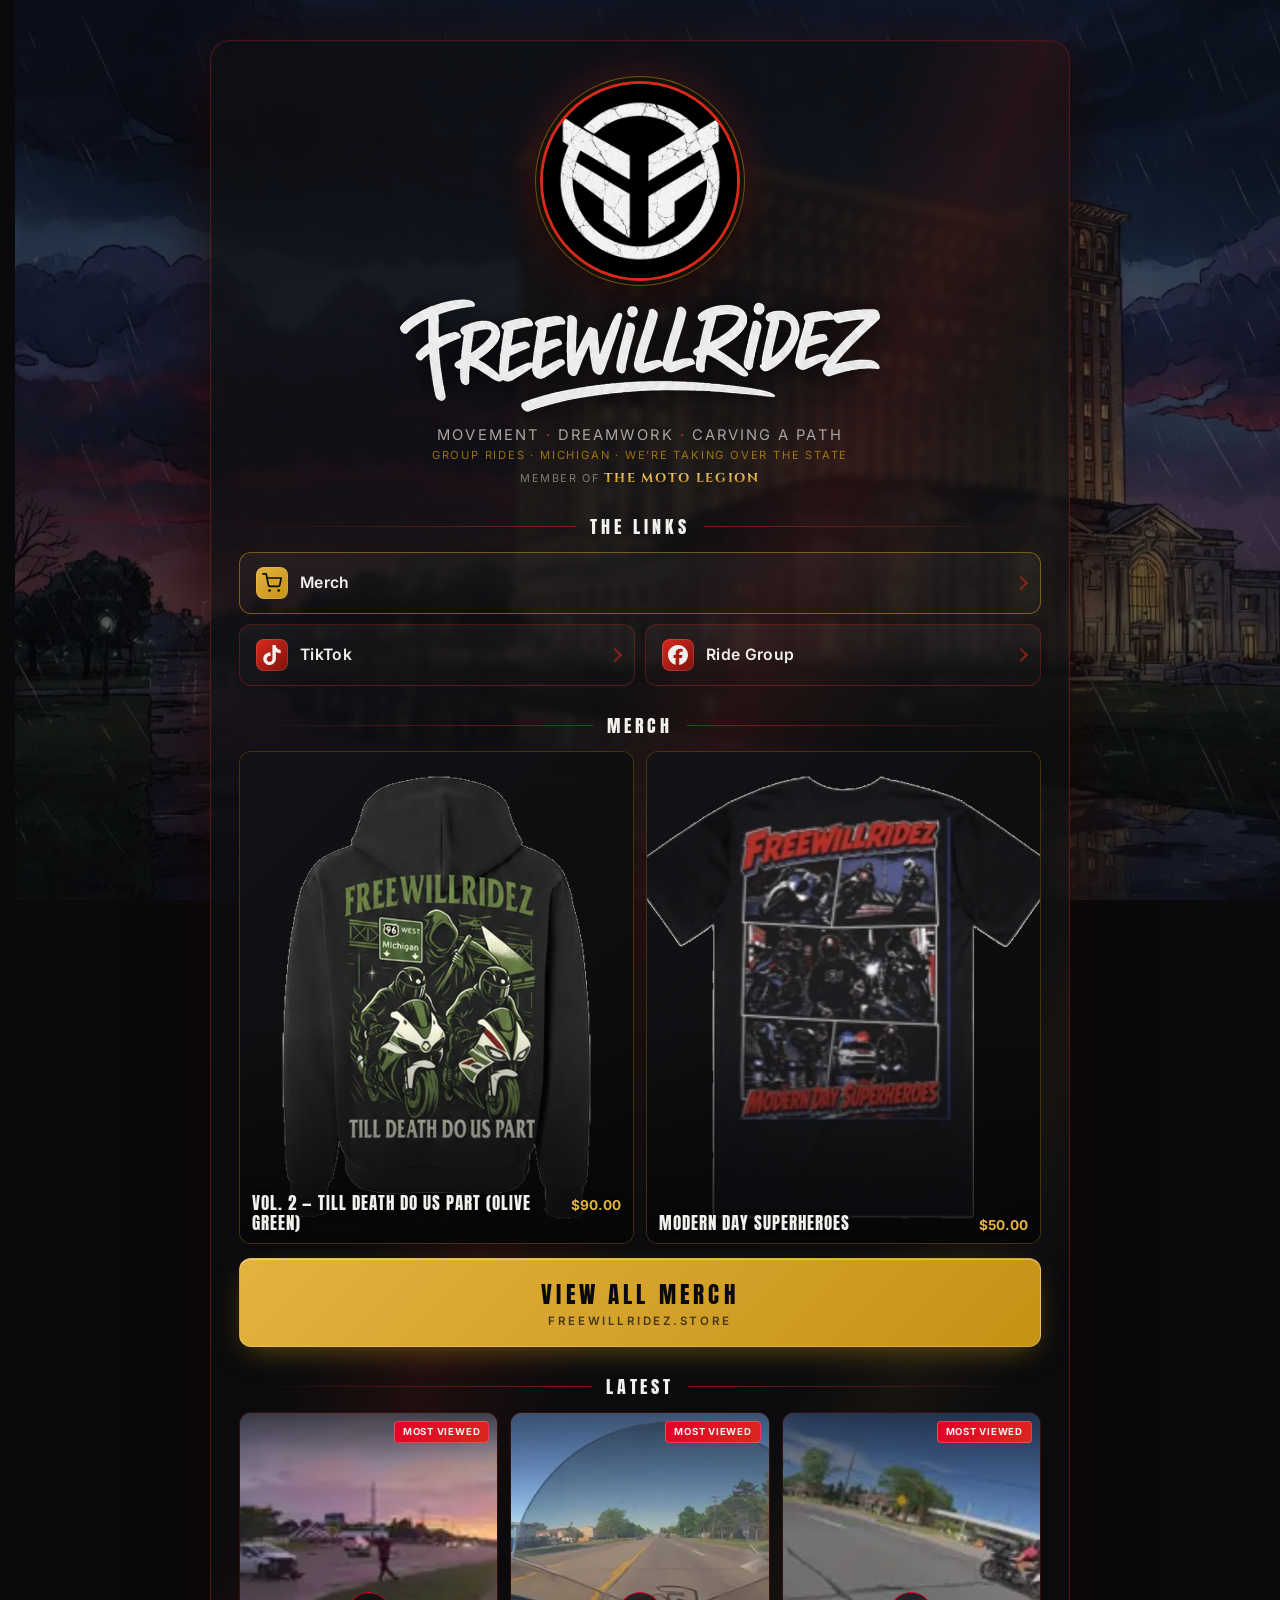
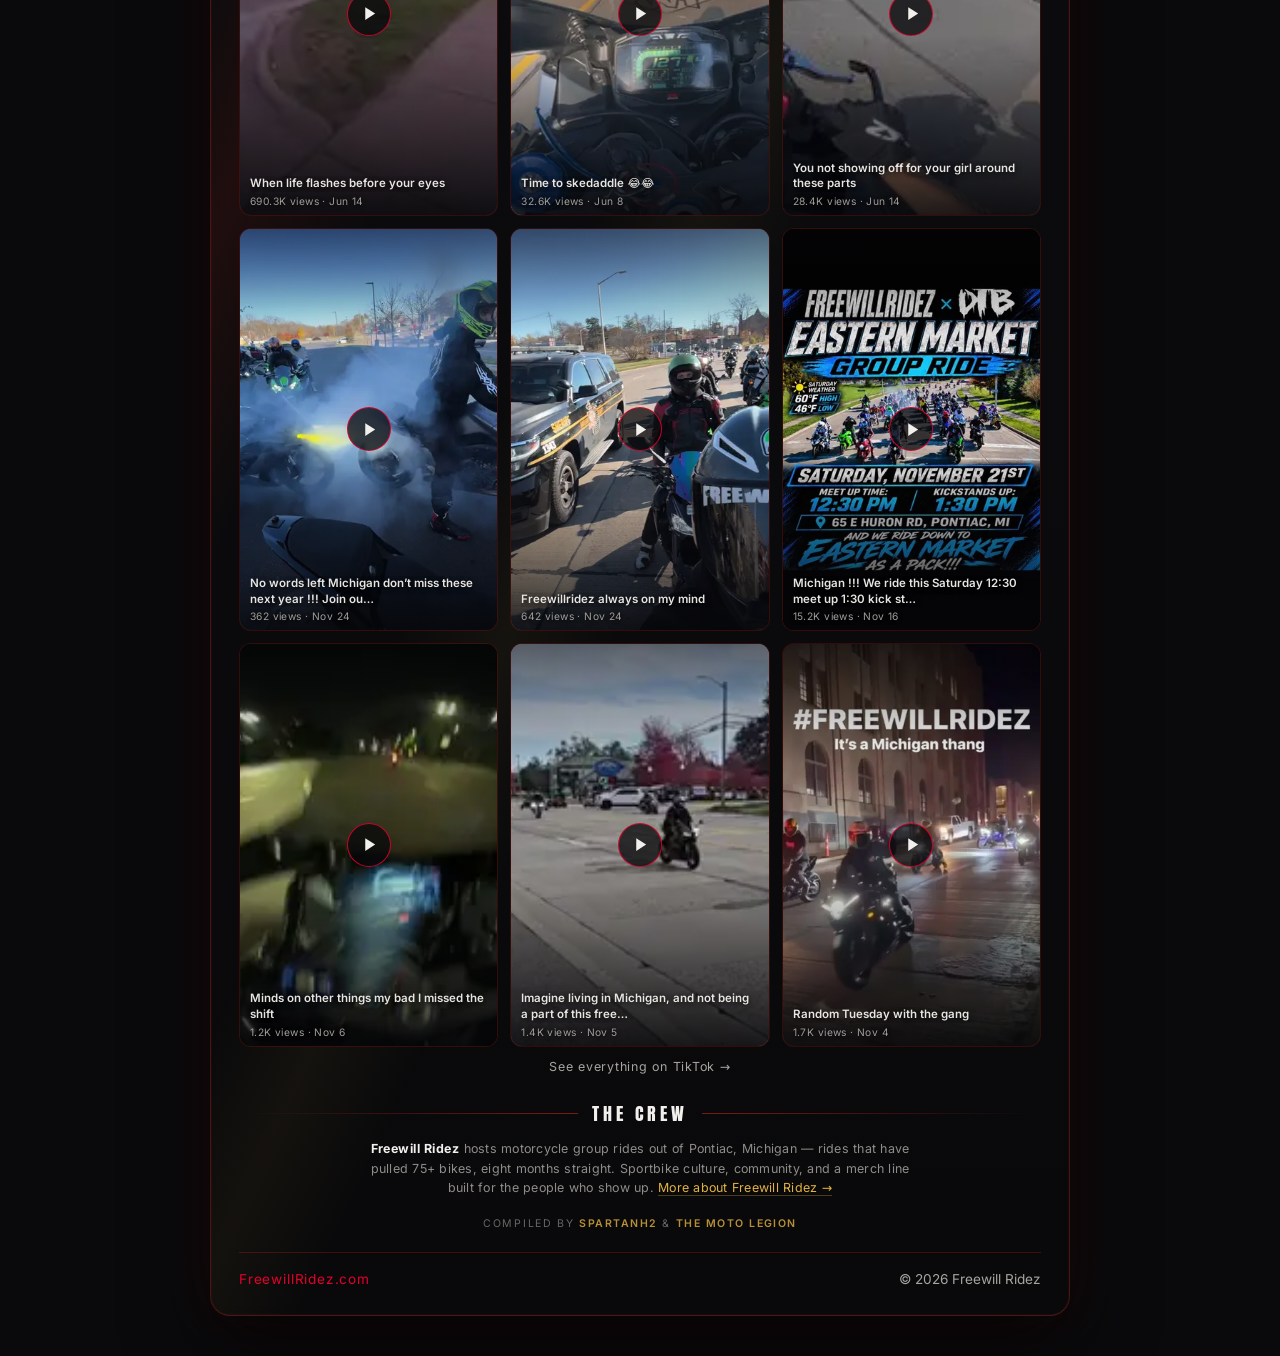
==== commit 9942768e: "Deploy VectaShield/Main-FreewillRidez-Website 2026-11-27T12:44:24Z" ====
--- a/index.html
+++ b/index.html
@@ -18,8 +18,8 @@
     <meta property="og:url" content="https://freewillridez.com/">
     <meta property="og:site_name" content="Freewill Ridez">
     <meta property="og:locale" content="en_US">
-    <meta property="og:image" content="https://freewillridez.com/og-image.png?v=20261127025639">
-    <meta property="og:image:secure_url" content="https://freewillridez.com/og-image.png?v=20261127025639">
+    <meta property="og:image" content="https://freewillridez.com/og-image.png?v=20261127124423">
+    <meta property="og:image:secure_url" content="https://freewillridez.com/og-image.png?v=20261127124423">
     <meta property="og:image:type" content="image/png">
     <meta property="og:image:width" content="1200">
     <meta property="og:image:height" content="630">
@@ -30,11 +30,11 @@
     <meta name="twitter:card" content="summary_large_image">
     <meta name="twitter:title" content="Freewill Ridez | Motorcycle Group Rides | Pontiac, Michigan">
     <meta name="twitter:description" content="Group ridez out of Pontiac, Michigan — 75+ bikes deep, eight months straight. Movement. Dreamwork. Carving a path.">
-    <meta name="twitter:image" content="https://freewillridez.com/og-image.png?v=20261127025639">
+    <meta name="twitter:image" content="https://freewillridez.com/og-image.png?v=20261127124423">
     <meta name="twitter:image:alt" content="Freewill Ridez — Pontiac, Michigan motorcycle group rides">
 
-    <link rel="stylesheet" href="styles.css?v=20261127025639">
-    <link rel="icon" type="image/png" href="favicon-64.png?v=20261127025639">
+    <link rel="stylesheet" href="styles.css?v=20261127124423">
+    <link rel="icon" type="image/png" href="favicon-64.png?v=20261127124423">
     <link rel="icon" href="/favicon.ico" sizes="48x48 32x32 16x16">
     <link rel="preload" href="/fonts/anton-latin.woff2" as="font" type="font/woff2" crossorigin>
     <link rel="preload" href="/fonts/inter-latin.woff2" as="font" type="font/woff2" crossorigin>
@@ -101,10 +101,10 @@
 <body>
     <main class="card">
         <div class="avatar-wrap">
-            <img src="fwr-avatar.webp?v=20261127025639" alt="Freewill Ridez helmet-mark logo" class="avatar" width="200" height="200" fetchpriority="high">
+            <img src="fwr-avatar.webp?v=20261127124423" alt="Freewill Ridez helmet-mark logo" class="avatar" width="200" height="200" fetchpriority="high">
         </div>
 
-        <h1 class="name wordmark-heading"><img src="fwr-wordmark.webp?v=20261127025639" alt="Freewill Ridez" class="wordmark" width="900" height="211"></h1>
+        <h1 class="name wordmark-heading"><img src="fwr-wordmark.webp?v=20261127124423" alt="Freewill Ridez" class="wordmark" width="900" height="211"></h1>
         <p class="tagline">Movement <span class="sep">·</span> Dreamwork <span class="sep">·</span> Carving A Path</p>
         <p class="locale-line">Group Rides <span class="sep">&middot;</span> Michigan <span class="sep">&middot;</span> We’re Taking Over The State</p>
 
@@ -257,7 +257,7 @@
     </script>
     <!-- Lowest-priority scripts: both defer their own network work until
          after load and near-viewport. -->
-    <script src="feed.js?v=20261127025639" defer></script>
-    <script src="merch.js?v=20261127025639" defer></script>
+    <script src="feed.js?v=20261127124423" defer></script>
+    <script src="merch.js?v=20261127124423" defer></script>
 </body>
 </html>
--- a/styles.css
+++ b/styles.css
@@ -1 +1 @@
-@font-face{font-family:Anton;font-style:normal;font-weight:400;font-display:swap;src:url(fonts/anton-latin.woff2) format("woff2");unicode-range:U+0000-00FF,U+0131,U+0152-0153,U+02BB-02BC,U+02C6,U+02DA,U+02DC,U+0304,U+0308,U+0329,U+2000-206F,U+20AC,U+2122,U+2191,U+2193,U+2212,U+2215,U+FEFF,U+FFFD}@font-face{font-family:Inter;font-style:normal;font-weight:100 900;font-display:swap;src:url(fonts/inter-latin.woff2) format("woff2");unicode-range:U+0000-00FF,U+0131,U+0152-0153,U+02BB-02BC,U+02C6,U+02DA,U+02DC,U+0304,U+0308,U+0329,U+2000-206F,U+20AC,U+2122,U+2191,U+2193,U+2212,U+2215,U+FEFF,U+FFFD}@font-face{font-family:Cinzel;font-style:normal;font-weight:400 900;font-display:swap;src:url(fonts/cinzel-latin.woff2) format("woff2");unicode-range:U+0000-00FF,U+0131,U+0152-0153,U+02BB-02BC,U+02C6,U+02DA,U+02DC,U+0304,U+0308,U+0329,U+2000-206F,U+20AC,U+2122,U+2191,U+2193,U+2212,U+2215,U+FEFF,U+FFFD}@view-transition{navigation: auto;}::view-transition-old(root),::view-transition-new(root){animation-duration:.16s}@media (prefers-reduced-motion: reduce){::view-transition-old(root),::view-transition-new(root){animation:none}}:root{--black: #0a0a0c;--char: #141317;--red: #da291c;--red-hot: #e4002b;--gold: #c69214;--gold-bright: #e3b341;--ink: #f2f0ec;--muted: #a8a5a0}*{box-sizing:border-box;margin:0;padding:0}html{scrollbar-gutter:stable both-edges}html,body{min-height:100%;font-family:Inter,system-ui,-apple-system,Segoe UI,Roboto,sans-serif;color:var(--ink);background:var(--black)}body{min-height:100vh;display:flex;align-items:center;justify-content:center;padding:40px 20px;background:transparent}body:before{content:"";position:fixed;inset:0;z-index:-1;background-color:var(--black);background-image:linear-gradient(180deg,#0606099e,#06060973 40%,#060609b8),url(bg-station-1280.webp?v=20261127025639);background-position:center;background-repeat:no-repeat;background-size:cover;pointer-events:none}@media (max-width: 640px){body:before{background-image:linear-gradient(180deg,#0606099e,#06060973 40%,#060609b8),url(bg-station-960.webp?v=20261127025639)}}@media (min-width: 1400px){body:before{background-image:linear-gradient(180deg,#0606099e,#06060973 40%,#060609b8),url(bg-station-1920.webp?v=20261127025639)}}.card{width:100%;max-width:860px;background:linear-gradient(180deg,#100f12b8,#09090bc7);border:1px solid rgba(218,41,28,.32);border-radius:20px;padding:40px 28px 28px;box-shadow:0 30px 80px #000000b3,0 0 0 1px #ffffff05 inset,0 0 60px #da291c1f;backdrop-filter:blur(3px);position:relative;overflow:hidden}.card:before{content:"";position:absolute;inset:0;background:linear-gradient(115deg,transparent 55%,rgba(227,179,65,.05) 60%,transparent 65%),linear-gradient(295deg,transparent 55%,rgba(218,41,28,.1) 62%,transparent 68%);pointer-events:none}.avatar-wrap{display:flex;justify-content:center;margin-bottom:18px;position:relative;z-index:1}.avatar{width:200px;height:200px;border-radius:50%;object-fit:cover;border:3px solid var(--red);background:#000;box-shadow:0 0 0 4px #0a0a0ce6,0 0 0 5px #c6921480,0 10px 30px #000000b3,0 0 44px #da291c59}.name{font-family:Anton,Inter,sans-serif;font-weight:400;text-align:center;font-size:clamp(2rem,5vw,2.6rem);letter-spacing:.08em;color:var(--ink);text-shadow:0 2px 12px rgba(0,0,0,.8);position:relative;z-index:1;text-transform:uppercase}.wordmark-heading{letter-spacing:0;line-height:0;margin:.2em 0}.wordmark{display:block;margin:0 auto;width:min(100%,clamp(260px,74vw,480px));max-width:100%;height:auto;filter:drop-shadow(0 2px 12px rgba(0,0,0,.85))}.tagline{text-align:center;color:var(--muted);font-size:.92rem;letter-spacing:.14em;text-transform:uppercase;margin:14px 0 4px;position:relative;z-index:1}.tagline .sep{color:var(--red)}.locale-line{text-align:center;text-wrap:balance;margin:0 0 22px;font-size:.7rem;letter-spacing:.16em;text-transform:uppercase;color:#c69214bf;position:relative;z-index:1}.legion-member{text-align:center;margin:-14px 0 24px;font-size:.68rem;letter-spacing:.14em;text-transform:uppercase;color:#a8a5a0b3;position:relative;z-index:1}.legion-member a{font-family:Cinzel,serif;font-weight:700;font-size:.8rem;letter-spacing:.13em;text-decoration:none;color:#e3b341;transition:filter .15s ease;white-space:nowrap}@supports ((-webkit-background-clip: text) or (background-clip: text)){.legion-member a{background:linear-gradient(180deg,#f4e4b8,#e3b341 45%,#c69214 80%);-webkit-background-clip:text;background-clip:text;color:transparent}}.legion-member a:hover{filter:brightness(1.15) drop-shadow(0 0 8px rgba(227,179,65,.35))}.legion-member a:focus-visible{outline:2px solid var(--gold-bright);outline-offset:3px;border-radius:2px}.section-title{display:flex;align-items:center;gap:14px;font-family:Anton,Inter,sans-serif;font-weight:400;font-size:clamp(.95rem,3vw,1.12rem);letter-spacing:.22em;color:var(--ink);text-transform:uppercase;text-align:center;white-space:nowrap;margin:26px 0 12px;position:relative;z-index:1}.section-title:before,.section-title:after{content:"";flex:1;height:1px;min-width:12px;background:linear-gradient(90deg,transparent,rgba(218,41,28,.55))}.section-title:after{background:linear-gradient(90deg,rgba(218,41,28,.55),transparent)}.link-grid{display:grid;grid-template-columns:repeat(auto-fit,minmax(180px,1fr));gap:10px;position:relative;z-index:1}.link-grid+.link-grid{margin-top:10px}.link-btn{display:flex;align-items:center;gap:12px;padding:14px 16px;background:linear-gradient(180deg,#ffffff0b,#ffffff03);border:1px solid rgba(218,41,28,.3);border-radius:12px;color:var(--ink);text-decoration:none;font-weight:600;font-size:.98rem;letter-spacing:.02em;transition:transform .15s ease,border-color .2s ease,background .2s ease,box-shadow .2s ease;position:relative;overflow:hidden}.link-btn:after{content:"";position:absolute;right:14px;top:50%;width:8px;height:8px;border-right:2px solid var(--red);border-top:2px solid var(--red);transform:translateY(-50%) rotate(45deg);opacity:.55;transition:opacity .2s ease,right .2s ease}.link-btn:hover{transform:translateY(-2px);border-color:var(--red-hot);background:linear-gradient(180deg,#da291c33,#da291c0f);box-shadow:0 8px 24px #da291c4d}.link-btn:hover:after{opacity:1;right:10px}.link-btn:focus-visible{outline:2px solid var(--red-hot);outline-offset:2px}.link-btn .icon{display:inline-flex;align-items:center;justify-content:center;width:32px;height:32px;background:linear-gradient(135deg,var(--red),#7d130c);color:var(--ink);border-radius:8px;font-weight:800;flex-shrink:0;box-shadow:inset 0 0 0 1px #ffffff1f}.icon-svg{width:20px;height:20px;fill:currentColor;display:block}.link-btn.support .icon{background:linear-gradient(135deg,var(--gold-bright),var(--gold));color:var(--black)}.link-btn.support{border-color:#c692148c}.link-btn.support:hover{border-color:var(--gold-bright);background:linear-gradient(180deg,#c692142e,#c692140d);box-shadow:0 8px 24px #c692144d}.about-caption{margin:0 auto 6px;padding:0 8px;text-align:center;color:#a8a5a0d9;font-size:.78rem;line-height:1.55;letter-spacing:.02em;position:relative;z-index:1}.about-caption p{max-width:560px;margin:0 auto}.about-caption strong{color:var(--ink);font-weight:700;letter-spacing:.04em}.about-caption a{color:var(--gold-bright);text-decoration:none;border-bottom:1px solid rgba(227,179,65,.3);transition:color .15s ease,border-color .15s ease;white-space:nowrap}.about-caption a:hover{color:#f1cd77;border-bottom-color:#e3b341b3}.site-credit{text-align:center;margin:20px 0 4px;font-size:.66rem;letter-spacing:.16em;text-transform:uppercase;color:#a8a5a099;position:relative;z-index:1}.site-credit a{color:#e3b341cc;text-decoration:none;font-weight:600;letter-spacing:.14em;white-space:nowrap;transition:color .15s ease}.site-credit a:hover{color:var(--gold-bright)}.footer{margin-top:22px;padding-top:18px;border-top:1px solid rgba(218,41,28,.25);display:flex;justify-content:space-between;align-items:center;flex-wrap:wrap;gap:8px;font-size:.85rem;color:var(--muted);position:relative;z-index:1}.footer a{color:var(--red-hot);text-decoration:none;letter-spacing:.06em}.footer a:hover{color:#ff4d5e}.back-link{display:inline-block;color:var(--red-hot);text-decoration:none;font-size:.85rem;letter-spacing:.1em;text-transform:uppercase;margin-bottom:16px;position:relative;z-index:1;transition:color .15s ease}.back-link:hover{color:#ff4d5e}.fine-print{color:var(--muted);font-size:.78rem;text-align:center;margin-top:18px;padding:12px;border:1px dashed rgba(218,41,28,.4);border-radius:8px;line-height:1.5;position:relative;z-index:1}.fine-print a{color:var(--gold-bright);text-decoration:none;border-bottom:1px solid rgba(227,179,65,.4)}.fine-print a:hover{color:#f1cd77}@media (max-width: 420px){.card{padding:30px 18px 22px}.avatar{width:160px;height:160px}.link-grid{grid-template-columns:1fr 1fr}.link-btn{padding:12px 10px;font-size:.82rem;gap:8px}.link-btn .icon{width:28px;height:28px}.link-btn .icon .icon-svg{width:16px;height:16px}.link-btn:after{display:none}}.about-portrait{display:block;width:min(100%,340px);height:auto;margin:0 auto 20px;border-radius:14px;border:1px solid rgba(218,41,28,.35);box-shadow:0 18px 50px #000000b3,0 0 40px #da291c26;position:relative;z-index:1}.about-body{position:relative;z-index:1;color:#f2f0ece0;font-size:.95rem;line-height:1.7}.about-body p+p{margin-top:14px}.about-body strong{color:var(--gold-bright);font-weight:700}.about-body a{color:var(--gold-bright);text-decoration:none;border-bottom:1px solid rgba(227,179,65,.35);transition:color .15s ease,border-color .15s ease}.about-body a:hover{color:#f1cd77;border-bottom-color:#e3b341b3}.latest{margin-top:6px}.video-grid{display:grid;grid-template-columns:repeat(2,1fr);gap:10px;position:relative;z-index:1}@media (min-width: 560px){.video-grid{grid-template-columns:repeat(3,1fr);gap:12px}}.video-card{position:relative;border-radius:12px;overflow:hidden;border:1px solid rgba(218,41,28,.22);background:#0006;aspect-ratio:9 / 14;min-height:210px;cursor:pointer;padding:0;text-align:left;display:block;width:100%;color:var(--ink);font-family:inherit;transition:transform .15s ease,border-color .2s ease,box-shadow .2s ease;opacity:0;transform:translateY(10px)}.video-card.revealed{opacity:1;transform:none;transition:opacity .4s ease,transform .4s ease,border-color .2s ease,box-shadow .2s ease}@media (prefers-reduced-motion: reduce){.video-card{opacity:1;transform:none}}.video-card:hover{transform:translateY(-3px);border-color:#e4002b99;box-shadow:0 14px 34px -14px #000000e6}.video-card:focus-visible{outline:2px solid var(--red-hot);outline-offset:2px}.video-card.playing{cursor:default;transform:none}.video-thumb{position:absolute;inset:0;width:100%;height:100%;object-fit:cover;display:block;background:linear-gradient(135deg,#141317e6,#09090be6)}.video-card:before{content:"";position:absolute;inset:0;background:linear-gradient(100deg,transparent 30%,rgba(255,255,255,.05) 50%,transparent 70%);background-size:200% 100%;animation:video-shimmer 1.4s infinite;z-index:0}.video-card.loaded:before{animation:none;opacity:0}@keyframes video-shimmer{0%{background-position:200% 0}to{background-position:-200% 0}}@media (prefers-reduced-motion: reduce){.video-card:before{animation:none}}.video-scrim{position:absolute;inset:0;background:linear-gradient(180deg,rgba(6,6,9,.55) 0%,transparent 30%,transparent 55%,rgba(6,6,9,.87) 100%);z-index:1;pointer-events:none}.video-play{position:absolute;top:50%;left:50%;transform:translate(-50%,-50%);width:44px;height:44px;border-radius:50%;background:#09090bbf;border:1.5px solid rgba(228,0,43,.85);display:flex;align-items:center;justify-content:center;color:var(--ink);z-index:2;pointer-events:none;transition:transform .15s ease,background .15s ease}.video-card:hover .video-play{transform:translate(-50%,-50%) scale(1.1);background:#da291ce6}.video-play .icon-svg{width:17px;height:17px;margin-left:2px}.video-badges{position:absolute;top:8px;left:8px;right:8px;display:flex;justify-content:flex-end;z-index:2;pointer-events:none}.badge-pinned{font-size:.6rem;font-weight:700;letter-spacing:.08em;text-transform:uppercase;padding:3px 8px;border-radius:4px;line-height:1.4;white-space:nowrap;color:var(--ink);background:linear-gradient(135deg,var(--red-hot),var(--red));border:1px solid rgba(255,255,255,.22)}.video-meta{position:absolute;left:10px;right:10px;bottom:8px;z-index:2;pointer-events:none}.video-note{font-size:.72rem;font-weight:600;line-height:1.35;color:#f2f0ecf2;text-shadow:0 1px 6px rgba(0,0,0,.9);display:-webkit-box;-webkit-line-clamp:2;-webkit-box-orient:vertical;overflow:hidden}.video-stats{display:block;margin-top:3px;font-size:.64rem;color:#a8a5a0f2;letter-spacing:.04em;text-shadow:0 1px 4px rgba(0,0,0,.9)}.video-card iframe{position:absolute;inset:0;width:100%;height:100%;border:0;z-index:3;background:#000}.feed-more{display:block;text-align:center;margin-top:12px;font-size:.78rem;letter-spacing:.06em;color:var(--muted);text-decoration:none;position:relative;z-index:1;transition:color .15s ease}.feed-more:hover{color:var(--red-hot)}.feed-fallback{text-align:center;color:var(--muted);font-size:.85rem;line-height:1.6;padding:14px 0 4px;position:relative;z-index:1}.feed-fallback a{color:var(--gold-bright)}@media (max-width: 639px){.video-card.playing{grid-column:1 / -1;aspect-ratio:9 / 15}}@media (max-width: 479px){.video-grid{gap:8px}.video-card{min-height:190px}.video-note{font-size:.68rem}.video-stats{font-size:.58rem;white-space:nowrap}.video-stats .v-word{display:none}}.merch{margin-top:6px}.merch-grid{display:grid;grid-template-columns:repeat(2,1fr);gap:12px;position:relative;z-index:1}.merch-card{position:relative;border-radius:12px;overflow:hidden;border:1px solid rgba(198,146,20,.3);background:#0006;aspect-ratio:4 / 5;display:block;color:var(--ink);text-decoration:none;transition:transform .15s ease,border-color .2s ease,box-shadow .2s ease;opacity:0;transform:translateY(10px)}.merch-card.revealed{opacity:1;transform:none;transition:opacity .4s ease,transform .4s ease,border-color .2s ease,box-shadow .2s ease}@media (prefers-reduced-motion: reduce){.merch-card{opacity:1;transform:none}}.merch-card:hover{transform:translateY(-3px);border-color:#e3b341a6;box-shadow:0 14px 34px -14px #000000e6,0 0 24px -8px #c6921473}.merch-card:focus-visible{outline:2px solid var(--gold-bright);outline-offset:2px}.merch-thumb{position:absolute;inset:0;width:100%;height:100%;object-fit:cover;display:block;background:linear-gradient(135deg,#141317e6,#09090be6);transition:transform .25s ease}.merch-card:hover .merch-thumb{transform:scale(1.04)}.merch-card:before{content:"";position:absolute;inset:0;background:linear-gradient(100deg,transparent 30%,rgba(255,255,255,.05) 50%,transparent 70%);background-size:200% 100%;animation:video-shimmer 1.4s infinite;z-index:0}.merch-card.loaded:before{animation:none;opacity:0}@media (prefers-reduced-motion: reduce){.merch-card:before{animation:none}}.merch-scrim{position:absolute;inset:0;background:linear-gradient(180deg,transparent 55%,rgba(6,6,9,.88) 100%);z-index:1;pointer-events:none}.merch-meta{position:absolute;left:12px;right:12px;bottom:10px;z-index:2;display:flex;align-items:baseline;justify-content:space-between;gap:10px;pointer-events:none}.merch-title{font-family:Anton,Inter,sans-serif;font-weight:400;font-size:clamp(.85rem,2.4vw,1.05rem);letter-spacing:.06em;text-transform:uppercase;line-height:1.2;color:var(--ink);text-shadow:0 1px 6px rgba(0,0,0,.9)}.merch-price{font-size:.85rem;font-weight:700;color:var(--gold-bright);white-space:nowrap;text-shadow:0 1px 4px rgba(0,0,0,.9)}.merch-cta{display:flex;flex-direction:column;align-items:center;gap:2px;margin-top:14px;padding:18px 24px;border-radius:12px;background:linear-gradient(135deg,var(--gold-bright),var(--gold));border:1px solid rgba(255,255,255,.18);color:var(--black);text-decoration:none;font-family:Anton,Inter,sans-serif;font-weight:400;font-size:clamp(1.15rem,3.4vw,1.45rem);letter-spacing:.18em;text-transform:uppercase;text-align:center;box-shadow:0 10px 30px -10px #c692148c,inset 0 1px #ffffff59;position:relative;z-index:1;transition:transform .15s ease,box-shadow .2s ease,filter .15s ease}.merch-cta:hover{transform:translateY(-2px);filter:brightness(1.06);box-shadow:0 16px 40px -12px #c69214b3,inset 0 1px #ffffff59}.merch-cta:focus-visible{outline:2px solid var(--gold-bright);outline-offset:3px}.merch-cta-sub{font-family:Inter,sans-serif;font-weight:600;font-size:.72rem;letter-spacing:.22em;color:#0a0a0cb3}@media (max-width: 419px){.merch-grid{gap:8px}.merch-meta{flex-direction:column;gap:2px}}.event-tile{display:flex;align-items:center;gap:14px;margin-top:24px;padding:10px 14px;border:1px solid rgba(228,0,43,.45);border-radius:12px;background:linear-gradient(90deg,rgba(218,41,28,.16),rgba(218,41,28,.04) 45%,transparent),#00000059;color:var(--ink);text-decoration:none;position:relative;z-index:1;transition:transform .15s ease,border-color .2s ease,box-shadow .2s ease}.event-tile:hover{transform:translateY(-2px);border-color:var(--red-hot);box-shadow:0 8px 24px #da291c4d}.event-tile:focus-visible{outline:2px solid var(--red-hot);outline-offset:2px}.event-date{display:flex;flex-direction:column;align-items:center;justify-content:center;flex-shrink:0;width:52px;padding:5px 0 6px;border-radius:8px;background:linear-gradient(135deg,var(--red),#7d130c);box-shadow:inset 0 0 0 1px #ffffff24;line-height:1}.event-mon{font-size:.6rem;font-weight:700;letter-spacing:.18em;text-transform:uppercase;color:#f2f0ecd9}.event-day{font-family:Anton,Inter,sans-serif;font-size:1.45rem;margin-top:2px;color:#fff}.event-info{min-width:0;display:flex;flex-direction:column;gap:2px}.event-name{font-family:Anton,Inter,sans-serif;font-size:.92rem;letter-spacing:.1em;text-transform:uppercase}.event-times{font-size:.76rem;color:var(--muted);letter-spacing:.04em}.event-where{margin-left:auto;text-align:right;font-size:.78rem;font-weight:600;color:var(--gold-bright);letter-spacing:.03em;white-space:nowrap}.event-arrow{opacity:.7}.event-tile:hover .event-arrow{opacity:1}@media (max-width: 560px){.event-tile{flex-wrap:wrap;row-gap:6px}.event-where{margin-left:66px;width:100%;text-align:left;white-space:normal}}
+@font-face{font-family:Anton;font-style:normal;font-weight:400;font-display:swap;src:url(fonts/anton-latin.woff2) format("woff2");unicode-range:U+0000-00FF,U+0131,U+0152-0153,U+02BB-02BC,U+02C6,U+02DA,U+02DC,U+0304,U+0308,U+0329,U+2000-206F,U+20AC,U+2122,U+2191,U+2193,U+2212,U+2215,U+FEFF,U+FFFD}@font-face{font-family:Inter;font-style:normal;font-weight:100 900;font-display:swap;src:url(fonts/inter-latin.woff2) format("woff2");unicode-range:U+0000-00FF,U+0131,U+0152-0153,U+02BB-02BC,U+02C6,U+02DA,U+02DC,U+0304,U+0308,U+0329,U+2000-206F,U+20AC,U+2122,U+2191,U+2193,U+2212,U+2215,U+FEFF,U+FFFD}@font-face{font-family:Cinzel;font-style:normal;font-weight:400 900;font-display:swap;src:url(fonts/cinzel-latin.woff2) format("woff2");unicode-range:U+0000-00FF,U+0131,U+0152-0153,U+02BB-02BC,U+02C6,U+02DA,U+02DC,U+0304,U+0308,U+0329,U+2000-206F,U+20AC,U+2122,U+2191,U+2193,U+2212,U+2215,U+FEFF,U+FFFD}@view-transition{navigation: auto;}::view-transition-old(root),::view-transition-new(root){animation-duration:.16s}@media (prefers-reduced-motion: reduce){::view-transition-old(root),::view-transition-new(root){animation:none}}:root{--black: #0a0a0c;--char: #141317;--red: #da291c;--red-hot: #e4002b;--gold: #c69214;--gold-bright: #e3b341;--ink: #f2f0ec;--muted: #a8a5a0}*{box-sizing:border-box;margin:0;padding:0}html{scrollbar-gutter:stable both-edges}html,body{min-height:100%;font-family:Inter,system-ui,-apple-system,Segoe UI,Roboto,sans-serif;color:var(--ink);background:var(--black)}body{min-height:100vh;display:flex;align-items:center;justify-content:center;padding:40px 20px;background:transparent}body:before{content:"";position:fixed;inset:0;z-index:-1;background-color:var(--black);background-image:linear-gradient(180deg,#0606099e,#06060973 40%,#060609b8),url(bg-station-1280.webp?v=20261127124423);background-position:center;background-repeat:no-repeat;background-size:cover;pointer-events:none}@media (max-width: 640px){body:before{background-image:linear-gradient(180deg,#0606099e,#06060973 40%,#060609b8),url(bg-station-960.webp?v=20261127124423)}}@media (min-width: 1400px){body:before{background-image:linear-gradient(180deg,#0606099e,#06060973 40%,#060609b8),url(bg-station-1920.webp?v=20261127124423)}}.card{width:100%;max-width:860px;background:linear-gradient(180deg,#100f12b8,#09090bc7);border:1px solid rgba(218,41,28,.32);border-radius:20px;padding:40px 28px 28px;box-shadow:0 30px 80px #000000b3,0 0 0 1px #ffffff05 inset,0 0 60px #da291c1f;backdrop-filter:blur(3px);position:relative;overflow:hidden}.card:before{content:"";position:absolute;inset:0;background:linear-gradient(115deg,transparent 55%,rgba(227,179,65,.05) 60%,transparent 65%),linear-gradient(295deg,transparent 55%,rgba(218,41,28,.1) 62%,transparent 68%);pointer-events:none}.avatar-wrap{display:flex;justify-content:center;margin-bottom:18px;position:relative;z-index:1}.avatar{width:200px;height:200px;border-radius:50%;object-fit:cover;border:3px solid var(--red);background:#000;box-shadow:0 0 0 4px #0a0a0ce6,0 0 0 5px #c6921480,0 10px 30px #000000b3,0 0 44px #da291c59}.name{font-family:Anton,Inter,sans-serif;font-weight:400;text-align:center;font-size:clamp(2rem,5vw,2.6rem);letter-spacing:.08em;color:var(--ink);text-shadow:0 2px 12px rgba(0,0,0,.8);position:relative;z-index:1;text-transform:uppercase}.wordmark-heading{letter-spacing:0;line-height:0;margin:.2em 0}.wordmark{display:block;margin:0 auto;width:min(100%,clamp(260px,74vw,480px));max-width:100%;height:auto;filter:drop-shadow(0 2px 12px rgba(0,0,0,.85))}.tagline{text-align:center;color:var(--muted);font-size:.92rem;letter-spacing:.14em;text-transform:uppercase;margin:14px 0 4px;position:relative;z-index:1}.tagline .sep{color:var(--red)}.locale-line{text-align:center;text-wrap:balance;margin:0 0 22px;font-size:.7rem;letter-spacing:.16em;text-transform:uppercase;color:#c69214bf;position:relative;z-index:1}.legion-member{text-align:center;margin:-14px 0 24px;font-size:.68rem;letter-spacing:.14em;text-transform:uppercase;color:#a8a5a0b3;position:relative;z-index:1}.legion-member a{font-family:Cinzel,serif;font-weight:700;font-size:.8rem;letter-spacing:.13em;text-decoration:none;color:#e3b341;transition:filter .15s ease;white-space:nowrap}@supports ((-webkit-background-clip: text) or (background-clip: text)){.legion-member a{background:linear-gradient(180deg,#f4e4b8,#e3b341 45%,#c69214 80%);-webkit-background-clip:text;background-clip:text;color:transparent}}.legion-member a:hover{filter:brightness(1.15) drop-shadow(0 0 8px rgba(227,179,65,.35))}.legion-member a:focus-visible{outline:2px solid var(--gold-bright);outline-offset:3px;border-radius:2px}.section-title{display:flex;align-items:center;gap:14px;font-family:Anton,Inter,sans-serif;font-weight:400;font-size:clamp(.95rem,3vw,1.12rem);letter-spacing:.22em;color:var(--ink);text-transform:uppercase;text-align:center;white-space:nowrap;margin:26px 0 12px;position:relative;z-index:1}.section-title:before,.section-title:after{content:"";flex:1;height:1px;min-width:12px;background:linear-gradient(90deg,transparent,rgba(218,41,28,.55))}.section-title:after{background:linear-gradient(90deg,rgba(218,41,28,.55),transparent)}.link-grid{display:grid;grid-template-columns:repeat(auto-fit,minmax(180px,1fr));gap:10px;position:relative;z-index:1}.link-grid+.link-grid{margin-top:10px}.link-btn{display:flex;align-items:center;gap:12px;padding:14px 16px;background:linear-gradient(180deg,#ffffff0b,#ffffff03);border:1px solid rgba(218,41,28,.3);border-radius:12px;color:var(--ink);text-decoration:none;font-weight:600;font-size:.98rem;letter-spacing:.02em;transition:transform .15s ease,border-color .2s ease,background .2s ease,box-shadow .2s ease;position:relative;overflow:hidden}.link-btn:after{content:"";position:absolute;right:14px;top:50%;width:8px;height:8px;border-right:2px solid var(--red);border-top:2px solid var(--red);transform:translateY(-50%) rotate(45deg);opacity:.55;transition:opacity .2s ease,right .2s ease}.link-btn:hover{transform:translateY(-2px);border-color:var(--red-hot);background:linear-gradient(180deg,#da291c33,#da291c0f);box-shadow:0 8px 24px #da291c4d}.link-btn:hover:after{opacity:1;right:10px}.link-btn:focus-visible{outline:2px solid var(--red-hot);outline-offset:2px}.link-btn .icon{display:inline-flex;align-items:center;justify-content:center;width:32px;height:32px;background:linear-gradient(135deg,var(--red),#7d130c);color:var(--ink);border-radius:8px;font-weight:800;flex-shrink:0;box-shadow:inset 0 0 0 1px #ffffff1f}.icon-svg{width:20px;height:20px;fill:currentColor;display:block}.link-btn.support .icon{background:linear-gradient(135deg,var(--gold-bright),var(--gold));color:var(--black)}.link-btn.support{border-color:#c692148c}.link-btn.support:hover{border-color:var(--gold-bright);background:linear-gradient(180deg,#c692142e,#c692140d);box-shadow:0 8px 24px #c692144d}.about-caption{margin:0 auto 6px;padding:0 8px;text-align:center;color:#a8a5a0d9;font-size:.78rem;line-height:1.55;letter-spacing:.02em;position:relative;z-index:1}.about-caption p{max-width:560px;margin:0 auto}.about-caption strong{color:var(--ink);font-weight:700;letter-spacing:.04em}.about-caption a{color:var(--gold-bright);text-decoration:none;border-bottom:1px solid rgba(227,179,65,.3);transition:color .15s ease,border-color .15s ease;white-space:nowrap}.about-caption a:hover{color:#f1cd77;border-bottom-color:#e3b341b3}.site-credit{text-align:center;margin:20px 0 4px;font-size:.66rem;letter-spacing:.16em;text-transform:uppercase;color:#a8a5a099;position:relative;z-index:1}.site-credit a{color:#e3b341cc;text-decoration:none;font-weight:600;letter-spacing:.14em;white-space:nowrap;transition:color .15s ease}.site-credit a:hover{color:var(--gold-bright)}.footer{margin-top:22px;padding-top:18px;border-top:1px solid rgba(218,41,28,.25);display:flex;justify-content:space-between;align-items:center;flex-wrap:wrap;gap:8px;font-size:.85rem;color:var(--muted);position:relative;z-index:1}.footer a{color:var(--red-hot);text-decoration:none;letter-spacing:.06em}.footer a:hover{color:#ff4d5e}.back-link{display:inline-block;color:var(--red-hot);text-decoration:none;font-size:.85rem;letter-spacing:.1em;text-transform:uppercase;margin-bottom:16px;position:relative;z-index:1;transition:color .15s ease}.back-link:hover{color:#ff4d5e}.fine-print{color:var(--muted);font-size:.78rem;text-align:center;margin-top:18px;padding:12px;border:1px dashed rgba(218,41,28,.4);border-radius:8px;line-height:1.5;position:relative;z-index:1}.fine-print a{color:var(--gold-bright);text-decoration:none;border-bottom:1px solid rgba(227,179,65,.4)}.fine-print a:hover{color:#f1cd77}@media (max-width: 420px){.card{padding:30px 18px 22px}.avatar{width:160px;height:160px}.link-grid{grid-template-columns:1fr 1fr}.link-btn{padding:12px 10px;font-size:.82rem;gap:8px}.link-btn .icon{width:28px;height:28px}.link-btn .icon .icon-svg{width:16px;height:16px}.link-btn:after{display:none}}.about-portrait{display:block;width:min(100%,340px);height:auto;margin:0 auto 20px;border-radius:14px;border:1px solid rgba(218,41,28,.35);box-shadow:0 18px 50px #000000b3,0 0 40px #da291c26;position:relative;z-index:1}.about-body{position:relative;z-index:1;color:#f2f0ece0;font-size:.95rem;line-height:1.7}.about-body p+p{margin-top:14px}.about-body strong{color:var(--gold-bright);font-weight:700}.about-body a{color:var(--gold-bright);text-decoration:none;border-bottom:1px solid rgba(227,179,65,.35);transition:color .15s ease,border-color .15s ease}.about-body a:hover{color:#f1cd77;border-bottom-color:#e3b341b3}.latest{margin-top:6px}.video-grid{display:grid;grid-template-columns:repeat(2,1fr);gap:10px;position:relative;z-index:1}@media (min-width: 560px){.video-grid{grid-template-columns:repeat(3,1fr);gap:12px}}.video-card{position:relative;border-radius:12px;overflow:hidden;border:1px solid rgba(218,41,28,.22);background:#0006;aspect-ratio:9 / 14;min-height:210px;cursor:pointer;padding:0;text-align:left;display:block;width:100%;color:var(--ink);font-family:inherit;transition:transform .15s ease,border-color .2s ease,box-shadow .2s ease;opacity:0;transform:translateY(10px)}.video-card.revealed{opacity:1;transform:none;transition:opacity .4s ease,transform .4s ease,border-color .2s ease,box-shadow .2s ease}@media (prefers-reduced-motion: reduce){.video-card{opacity:1;transform:none}}.video-card:hover{transform:translateY(-3px);border-color:#e4002b99;box-shadow:0 14px 34px -14px #000000e6}.video-card:focus-visible{outline:2px solid var(--red-hot);outline-offset:2px}.video-card.playing{cursor:default;transform:none}.video-thumb{position:absolute;inset:0;width:100%;height:100%;object-fit:cover;display:block;background:linear-gradient(135deg,#141317e6,#09090be6)}.video-card:before{content:"";position:absolute;inset:0;background:linear-gradient(100deg,transparent 30%,rgba(255,255,255,.05) 50%,transparent 70%);background-size:200% 100%;animation:video-shimmer 1.4s infinite;z-index:0}.video-card.loaded:before{animation:none;opacity:0}@keyframes video-shimmer{0%{background-position:200% 0}to{background-position:-200% 0}}@media (prefers-reduced-motion: reduce){.video-card:before{animation:none}}.video-scrim{position:absolute;inset:0;background:linear-gradient(180deg,rgba(6,6,9,.55) 0%,transparent 30%,transparent 55%,rgba(6,6,9,.87) 100%);z-index:1;pointer-events:none}.video-play{position:absolute;top:50%;left:50%;transform:translate(-50%,-50%);width:44px;height:44px;border-radius:50%;background:#09090bbf;border:1.5px solid rgba(228,0,43,.85);display:flex;align-items:center;justify-content:center;color:var(--ink);z-index:2;pointer-events:none;transition:transform .15s ease,background .15s ease}.video-card:hover .video-play{transform:translate(-50%,-50%) scale(1.1);background:#da291ce6}.video-play .icon-svg{width:17px;height:17px;margin-left:2px}.video-badges{position:absolute;top:8px;left:8px;right:8px;display:flex;justify-content:flex-end;z-index:2;pointer-events:none}.badge-pinned{font-size:.6rem;font-weight:700;letter-spacing:.08em;text-transform:uppercase;padding:3px 8px;border-radius:4px;line-height:1.4;white-space:nowrap;color:var(--ink);background:linear-gradient(135deg,var(--red-hot),var(--red));border:1px solid rgba(255,255,255,.22)}.video-meta{position:absolute;left:10px;right:10px;bottom:8px;z-index:2;pointer-events:none}.video-note{font-size:.72rem;font-weight:600;line-height:1.35;color:#f2f0ecf2;text-shadow:0 1px 6px rgba(0,0,0,.9);display:-webkit-box;-webkit-line-clamp:2;-webkit-box-orient:vertical;overflow:hidden}.video-stats{display:block;margin-top:3px;font-size:.64rem;color:#a8a5a0f2;letter-spacing:.04em;text-shadow:0 1px 4px rgba(0,0,0,.9)}.video-card iframe{position:absolute;inset:0;width:100%;height:100%;border:0;z-index:3;background:#000}.feed-more{display:block;text-align:center;margin-top:12px;font-size:.78rem;letter-spacing:.06em;color:var(--muted);text-decoration:none;position:relative;z-index:1;transition:color .15s ease}.feed-more:hover{color:var(--red-hot)}.feed-fallback{text-align:center;color:var(--muted);font-size:.85rem;line-height:1.6;padding:14px 0 4px;position:relative;z-index:1}.feed-fallback a{color:var(--gold-bright)}@media (max-width: 639px){.video-card.playing{grid-column:1 / -1;aspect-ratio:9 / 15}}@media (max-width: 479px){.video-grid{gap:8px}.video-card{min-height:190px}.video-note{font-size:.68rem}.video-stats{font-size:.58rem;white-space:nowrap}.video-stats .v-word{display:none}}.merch{margin-top:6px}.merch-grid{display:grid;grid-template-columns:repeat(2,1fr);gap:12px;position:relative;z-index:1}.merch-card{position:relative;border-radius:12px;overflow:hidden;border:1px solid rgba(198,146,20,.3);background:#0006;aspect-ratio:4 / 5;display:block;color:var(--ink);text-decoration:none;transition:transform .15s ease,border-color .2s ease,box-shadow .2s ease;opacity:0;transform:translateY(10px)}.merch-card.revealed{opacity:1;transform:none;transition:opacity .4s ease,transform .4s ease,border-color .2s ease,box-shadow .2s ease}@media (prefers-reduced-motion: reduce){.merch-card{opacity:1;transform:none}}.merch-card:hover{transform:translateY(-3px);border-color:#e3b341a6;box-shadow:0 14px 34px -14px #000000e6,0 0 24px -8px #c6921473}.merch-card:focus-visible{outline:2px solid var(--gold-bright);outline-offset:2px}.merch-thumb{position:absolute;inset:0;width:100%;height:100%;object-fit:cover;display:block;background:linear-gradient(135deg,#141317e6,#09090be6);transition:transform .25s ease}.merch-card:hover .merch-thumb{transform:scale(1.04)}.merch-card:before{content:"";position:absolute;inset:0;background:linear-gradient(100deg,transparent 30%,rgba(255,255,255,.05) 50%,transparent 70%);background-size:200% 100%;animation:video-shimmer 1.4s infinite;z-index:0}.merch-card.loaded:before{animation:none;opacity:0}@media (prefers-reduced-motion: reduce){.merch-card:before{animation:none}}.merch-scrim{position:absolute;inset:0;background:linear-gradient(180deg,transparent 55%,rgba(6,6,9,.88) 100%);z-index:1;pointer-events:none}.merch-meta{position:absolute;left:12px;right:12px;bottom:10px;z-index:2;display:flex;align-items:baseline;justify-content:space-between;gap:10px;pointer-events:none}.merch-title{font-family:Anton,Inter,sans-serif;font-weight:400;font-size:clamp(.85rem,2.4vw,1.05rem);letter-spacing:.06em;text-transform:uppercase;line-height:1.2;color:var(--ink);text-shadow:0 1px 6px rgba(0,0,0,.9)}.merch-price{font-size:.85rem;font-weight:700;color:var(--gold-bright);white-space:nowrap;text-shadow:0 1px 4px rgba(0,0,0,.9)}.merch-cta{display:flex;flex-direction:column;align-items:center;gap:2px;margin-top:14px;padding:18px 24px;border-radius:12px;background:linear-gradient(135deg,var(--gold-bright),var(--gold));border:1px solid rgba(255,255,255,.18);color:var(--black);text-decoration:none;font-family:Anton,Inter,sans-serif;font-weight:400;font-size:clamp(1.15rem,3.4vw,1.45rem);letter-spacing:.18em;text-transform:uppercase;text-align:center;box-shadow:0 10px 30px -10px #c692148c,inset 0 1px #ffffff59;position:relative;z-index:1;transition:transform .15s ease,box-shadow .2s ease,filter .15s ease}.merch-cta:hover{transform:translateY(-2px);filter:brightness(1.06);box-shadow:0 16px 40px -12px #c69214b3,inset 0 1px #ffffff59}.merch-cta:focus-visible{outline:2px solid var(--gold-bright);outline-offset:3px}.merch-cta-sub{font-family:Inter,sans-serif;font-weight:600;font-size:.72rem;letter-spacing:.22em;color:#0a0a0cb3}@media (max-width: 419px){.merch-grid{gap:8px}.merch-meta{flex-direction:column;gap:2px}}.event-tile{display:flex;align-items:center;gap:14px;margin-top:24px;padding:10px 14px;border:1px solid rgba(228,0,43,.45);border-radius:12px;background:linear-gradient(90deg,rgba(218,41,28,.16),rgba(218,41,28,.04) 45%,transparent),#00000059;color:var(--ink);text-decoration:none;position:relative;z-index:1;transition:transform .15s ease,border-color .2s ease,box-shadow .2s ease}.event-tile:hover{transform:translateY(-2px);border-color:var(--red-hot);box-shadow:0 8px 24px #da291c4d}.event-tile:focus-visible{outline:2px solid var(--red-hot);outline-offset:2px}.event-date{display:flex;flex-direction:column;align-items:center;justify-content:center;flex-shrink:0;width:52px;padding:5px 0 6px;border-radius:8px;background:linear-gradient(135deg,var(--red),#7d130c);box-shadow:inset 0 0 0 1px #ffffff24;line-height:1}.event-mon{font-size:.6rem;font-weight:700;letter-spacing:.18em;text-transform:uppercase;color:#f2f0ecd9}.event-day{font-family:Anton,Inter,sans-serif;font-size:1.45rem;margin-top:2px;color:#fff}.event-info{min-width:0;display:flex;flex-direction:column;gap:2px}.event-name{font-family:Anton,Inter,sans-serif;font-size:.92rem;letter-spacing:.1em;text-transform:uppercase}.event-times{font-size:.76rem;color:var(--muted);letter-spacing:.04em}.event-where{margin-left:auto;text-align:right;font-size:.78rem;font-weight:600;color:var(--gold-bright);letter-spacing:.03em;white-space:nowrap}.event-arrow{opacity:.7}.event-tile:hover .event-arrow{opacity:1}@media (max-width: 560px){.event-tile{flex-wrap:wrap;row-gap:6px}.event-where{margin-left:66px;width:100%;text-align:left;white-space:normal}}
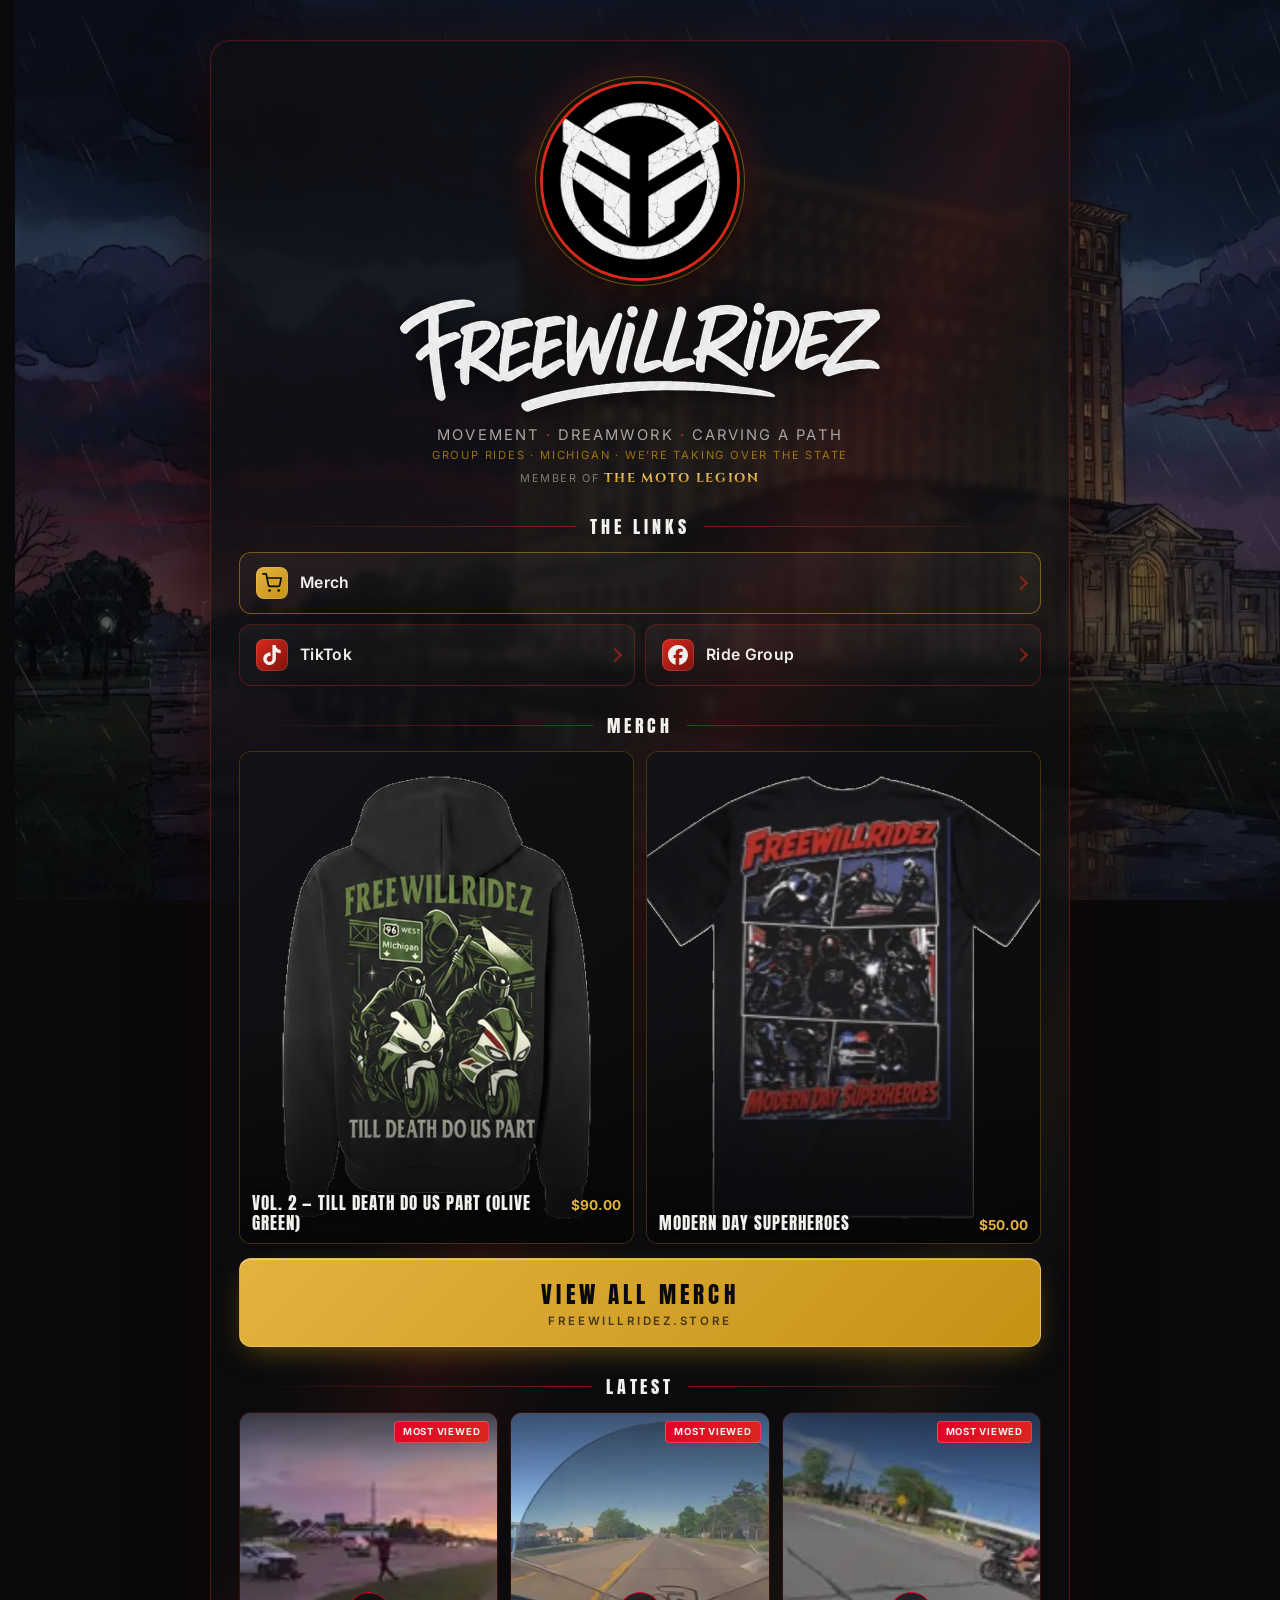
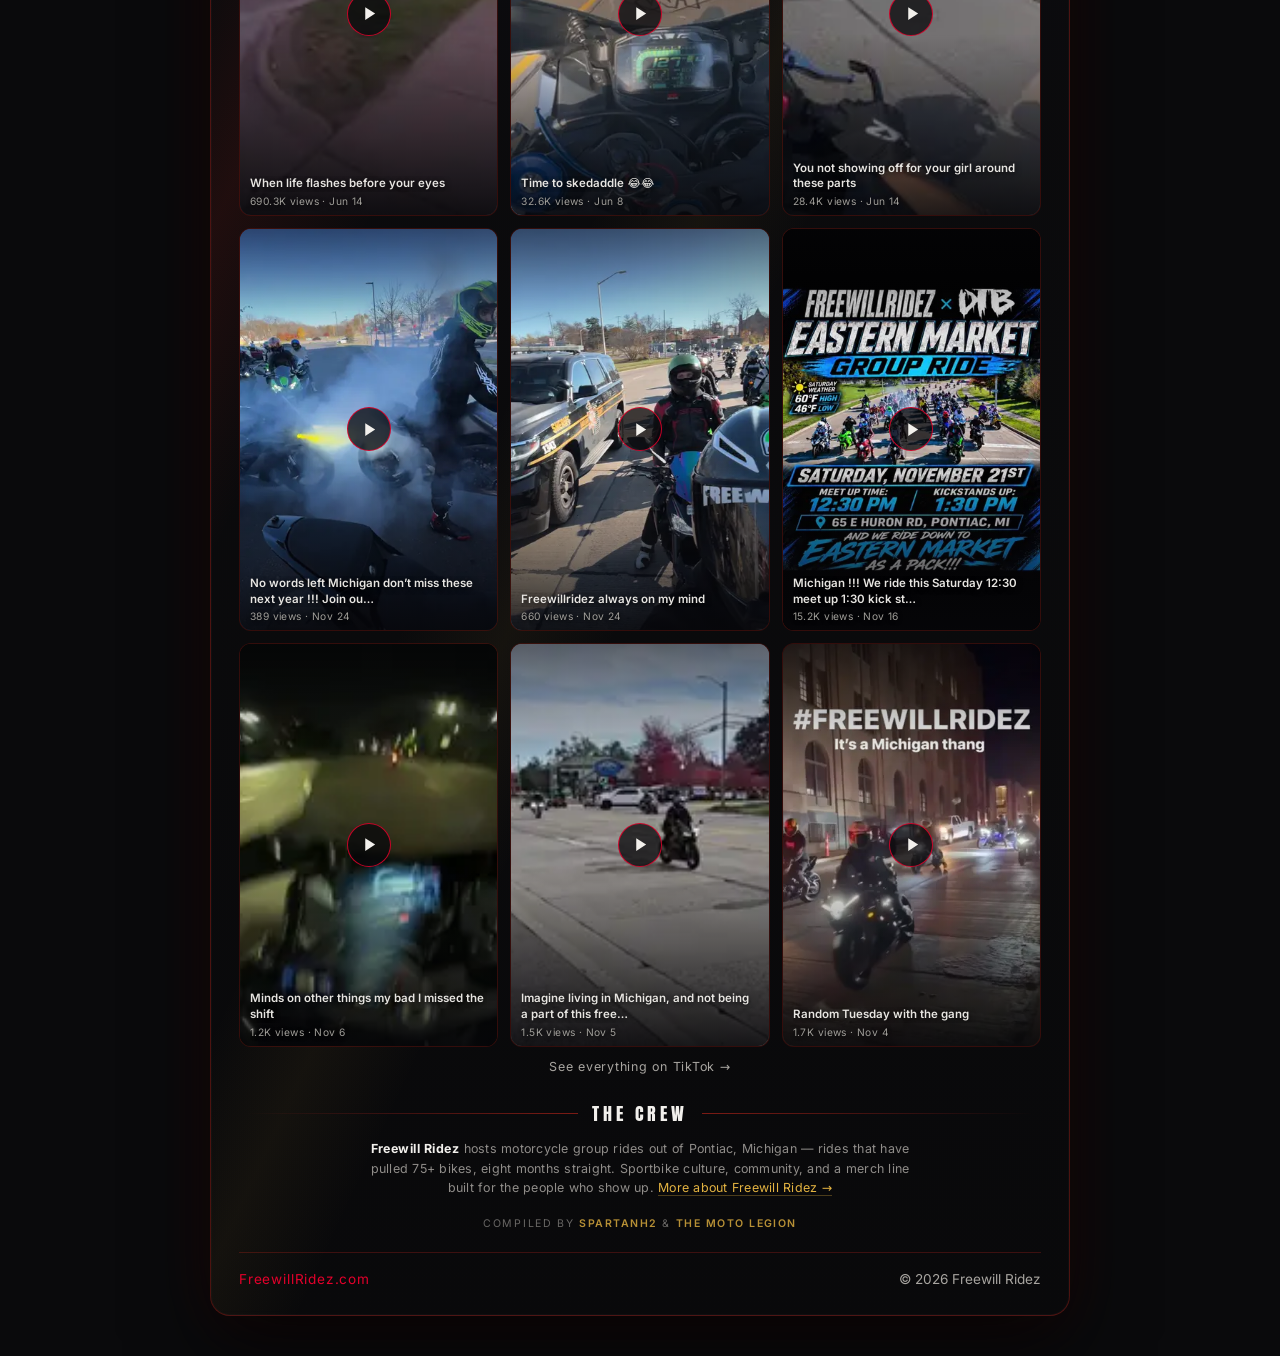
==== commit 50ee730a: "Deploy VectaShield/Main-FreewillRidez-Website 2026-11-27T22:06:07Z" ====
--- a/index.html
+++ b/index.html
@@ -18,8 +18,8 @@
     <meta property="og:url" content="https://freewillridez.com/">
     <meta property="og:site_name" content="Freewill Ridez">
     <meta property="og:locale" content="en_US">
-    <meta property="og:image" content="https://freewillridez.com/og-image.png?v=20261127124423">
-    <meta property="og:image:secure_url" content="https://freewillridez.com/og-image.png?v=20261127124423">
+    <meta property="og:image" content="https://freewillridez.com/og-image.png?v=20261127220604">
+    <meta property="og:image:secure_url" content="https://freewillridez.com/og-image.png?v=20261127220604">
     <meta property="og:image:type" content="image/png">
     <meta property="og:image:width" content="1200">
     <meta property="og:image:height" content="630">
@@ -30,11 +30,11 @@
     <meta name="twitter:card" content="summary_large_image">
     <meta name="twitter:title" content="Freewill Ridez | Motorcycle Group Rides | Pontiac, Michigan">
     <meta name="twitter:description" content="Group ridez out of Pontiac, Michigan — 75+ bikes deep, eight months straight. Movement. Dreamwork. Carving a path.">
-    <meta name="twitter:image" content="https://freewillridez.com/og-image.png?v=20261127124423">
+    <meta name="twitter:image" content="https://freewillridez.com/og-image.png?v=20261127220604">
     <meta name="twitter:image:alt" content="Freewill Ridez — Pontiac, Michigan motorcycle group rides">
 
-    <link rel="stylesheet" href="styles.css?v=20261127124423">
-    <link rel="icon" type="image/png" href="favicon-64.png?v=20261127124423">
+    <link rel="stylesheet" href="styles.css?v=20261127220604">
+    <link rel="icon" type="image/png" href="favicon-64.png?v=20261127220604">
     <link rel="icon" href="/favicon.ico" sizes="48x48 32x32 16x16">
     <link rel="preload" href="/fonts/anton-latin.woff2" as="font" type="font/woff2" crossorigin>
     <link rel="preload" href="/fonts/inter-latin.woff2" as="font" type="font/woff2" crossorigin>
@@ -101,10 +101,10 @@
 <body>
     <main class="card">
         <div class="avatar-wrap">
-            <img src="fwr-avatar.webp?v=20261127124423" alt="Freewill Ridez helmet-mark logo" class="avatar" width="200" height="200" fetchpriority="high">
+            <img src="fwr-avatar.webp?v=20261127220604" alt="Freewill Ridez helmet-mark logo" class="avatar" width="200" height="200" fetchpriority="high">
         </div>
 
-        <h1 class="name wordmark-heading"><img src="fwr-wordmark.webp?v=20261127124423" alt="Freewill Ridez" class="wordmark" width="900" height="211"></h1>
+        <h1 class="name wordmark-heading"><img src="fwr-wordmark.webp?v=20261127220604" alt="Freewill Ridez" class="wordmark" width="900" height="211"></h1>
         <p class="tagline">Movement <span class="sep">·</span> Dreamwork <span class="sep">·</span> Carving A Path</p>
         <p class="locale-line">Group Rides <span class="sep">&middot;</span> Michigan <span class="sep">&middot;</span> We’re Taking Over The State</p>
 
@@ -257,7 +257,7 @@
     </script>
     <!-- Lowest-priority scripts: both defer their own network work until
          after load and near-viewport. -->
-    <script src="feed.js?v=20261127124423" defer></script>
-    <script src="merch.js?v=20261127124423" defer></script>
+    <script src="feed.js?v=20261127220604" defer></script>
+    <script src="merch.js?v=20261127220604" defer></script>
 </body>
 </html>
--- a/styles.css
+++ b/styles.css
@@ -1 +1 @@
-@font-face{font-family:Anton;font-style:normal;font-weight:400;font-display:swap;src:url(fonts/anton-latin.woff2) format("woff2");unicode-range:U+0000-00FF,U+0131,U+0152-0153,U+02BB-02BC,U+02C6,U+02DA,U+02DC,U+0304,U+0308,U+0329,U+2000-206F,U+20AC,U+2122,U+2191,U+2193,U+2212,U+2215,U+FEFF,U+FFFD}@font-face{font-family:Inter;font-style:normal;font-weight:100 900;font-display:swap;src:url(fonts/inter-latin.woff2) format("woff2");unicode-range:U+0000-00FF,U+0131,U+0152-0153,U+02BB-02BC,U+02C6,U+02DA,U+02DC,U+0304,U+0308,U+0329,U+2000-206F,U+20AC,U+2122,U+2191,U+2193,U+2212,U+2215,U+FEFF,U+FFFD}@font-face{font-family:Cinzel;font-style:normal;font-weight:400 900;font-display:swap;src:url(fonts/cinzel-latin.woff2) format("woff2");unicode-range:U+0000-00FF,U+0131,U+0152-0153,U+02BB-02BC,U+02C6,U+02DA,U+02DC,U+0304,U+0308,U+0329,U+2000-206F,U+20AC,U+2122,U+2191,U+2193,U+2212,U+2215,U+FEFF,U+FFFD}@view-transition{navigation: auto;}::view-transition-old(root),::view-transition-new(root){animation-duration:.16s}@media (prefers-reduced-motion: reduce){::view-transition-old(root),::view-transition-new(root){animation:none}}:root{--black: #0a0a0c;--char: #141317;--red: #da291c;--red-hot: #e4002b;--gold: #c69214;--gold-bright: #e3b341;--ink: #f2f0ec;--muted: #a8a5a0}*{box-sizing:border-box;margin:0;padding:0}html{scrollbar-gutter:stable both-edges}html,body{min-height:100%;font-family:Inter,system-ui,-apple-system,Segoe UI,Roboto,sans-serif;color:var(--ink);background:var(--black)}body{min-height:100vh;display:flex;align-items:center;justify-content:center;padding:40px 20px;background:transparent}body:before{content:"";position:fixed;inset:0;z-index:-1;background-color:var(--black);background-image:linear-gradient(180deg,#0606099e,#06060973 40%,#060609b8),url(bg-station-1280.webp?v=20261127124423);background-position:center;background-repeat:no-repeat;background-size:cover;pointer-events:none}@media (max-width: 640px){body:before{background-image:linear-gradient(180deg,#0606099e,#06060973 40%,#060609b8),url(bg-station-960.webp?v=20261127124423)}}@media (min-width: 1400px){body:before{background-image:linear-gradient(180deg,#0606099e,#06060973 40%,#060609b8),url(bg-station-1920.webp?v=20261127124423)}}.card{width:100%;max-width:860px;background:linear-gradient(180deg,#100f12b8,#09090bc7);border:1px solid rgba(218,41,28,.32);border-radius:20px;padding:40px 28px 28px;box-shadow:0 30px 80px #000000b3,0 0 0 1px #ffffff05 inset,0 0 60px #da291c1f;backdrop-filter:blur(3px);position:relative;overflow:hidden}.card:before{content:"";position:absolute;inset:0;background:linear-gradient(115deg,transparent 55%,rgba(227,179,65,.05) 60%,transparent 65%),linear-gradient(295deg,transparent 55%,rgba(218,41,28,.1) 62%,transparent 68%);pointer-events:none}.avatar-wrap{display:flex;justify-content:center;margin-bottom:18px;position:relative;z-index:1}.avatar{width:200px;height:200px;border-radius:50%;object-fit:cover;border:3px solid var(--red);background:#000;box-shadow:0 0 0 4px #0a0a0ce6,0 0 0 5px #c6921480,0 10px 30px #000000b3,0 0 44px #da291c59}.name{font-family:Anton,Inter,sans-serif;font-weight:400;text-align:center;font-size:clamp(2rem,5vw,2.6rem);letter-spacing:.08em;color:var(--ink);text-shadow:0 2px 12px rgba(0,0,0,.8);position:relative;z-index:1;text-transform:uppercase}.wordmark-heading{letter-spacing:0;line-height:0;margin:.2em 0}.wordmark{display:block;margin:0 auto;width:min(100%,clamp(260px,74vw,480px));max-width:100%;height:auto;filter:drop-shadow(0 2px 12px rgba(0,0,0,.85))}.tagline{text-align:center;color:var(--muted);font-size:.92rem;letter-spacing:.14em;text-transform:uppercase;margin:14px 0 4px;position:relative;z-index:1}.tagline .sep{color:var(--red)}.locale-line{text-align:center;text-wrap:balance;margin:0 0 22px;font-size:.7rem;letter-spacing:.16em;text-transform:uppercase;color:#c69214bf;position:relative;z-index:1}.legion-member{text-align:center;margin:-14px 0 24px;font-size:.68rem;letter-spacing:.14em;text-transform:uppercase;color:#a8a5a0b3;position:relative;z-index:1}.legion-member a{font-family:Cinzel,serif;font-weight:700;font-size:.8rem;letter-spacing:.13em;text-decoration:none;color:#e3b341;transition:filter .15s ease;white-space:nowrap}@supports ((-webkit-background-clip: text) or (background-clip: text)){.legion-member a{background:linear-gradient(180deg,#f4e4b8,#e3b341 45%,#c69214 80%);-webkit-background-clip:text;background-clip:text;color:transparent}}.legion-member a:hover{filter:brightness(1.15) drop-shadow(0 0 8px rgba(227,179,65,.35))}.legion-member a:focus-visible{outline:2px solid var(--gold-bright);outline-offset:3px;border-radius:2px}.section-title{display:flex;align-items:center;gap:14px;font-family:Anton,Inter,sans-serif;font-weight:400;font-size:clamp(.95rem,3vw,1.12rem);letter-spacing:.22em;color:var(--ink);text-transform:uppercase;text-align:center;white-space:nowrap;margin:26px 0 12px;position:relative;z-index:1}.section-title:before,.section-title:after{content:"";flex:1;height:1px;min-width:12px;background:linear-gradient(90deg,transparent,rgba(218,41,28,.55))}.section-title:after{background:linear-gradient(90deg,rgba(218,41,28,.55),transparent)}.link-grid{display:grid;grid-template-columns:repeat(auto-fit,minmax(180px,1fr));gap:10px;position:relative;z-index:1}.link-grid+.link-grid{margin-top:10px}.link-btn{display:flex;align-items:center;gap:12px;padding:14px 16px;background:linear-gradient(180deg,#ffffff0b,#ffffff03);border:1px solid rgba(218,41,28,.3);border-radius:12px;color:var(--ink);text-decoration:none;font-weight:600;font-size:.98rem;letter-spacing:.02em;transition:transform .15s ease,border-color .2s ease,background .2s ease,box-shadow .2s ease;position:relative;overflow:hidden}.link-btn:after{content:"";position:absolute;right:14px;top:50%;width:8px;height:8px;border-right:2px solid var(--red);border-top:2px solid var(--red);transform:translateY(-50%) rotate(45deg);opacity:.55;transition:opacity .2s ease,right .2s ease}.link-btn:hover{transform:translateY(-2px);border-color:var(--red-hot);background:linear-gradient(180deg,#da291c33,#da291c0f);box-shadow:0 8px 24px #da291c4d}.link-btn:hover:after{opacity:1;right:10px}.link-btn:focus-visible{outline:2px solid var(--red-hot);outline-offset:2px}.link-btn .icon{display:inline-flex;align-items:center;justify-content:center;width:32px;height:32px;background:linear-gradient(135deg,var(--red),#7d130c);color:var(--ink);border-radius:8px;font-weight:800;flex-shrink:0;box-shadow:inset 0 0 0 1px #ffffff1f}.icon-svg{width:20px;height:20px;fill:currentColor;display:block}.link-btn.support .icon{background:linear-gradient(135deg,var(--gold-bright),var(--gold));color:var(--black)}.link-btn.support{border-color:#c692148c}.link-btn.support:hover{border-color:var(--gold-bright);background:linear-gradient(180deg,#c692142e,#c692140d);box-shadow:0 8px 24px #c692144d}.about-caption{margin:0 auto 6px;padding:0 8px;text-align:center;color:#a8a5a0d9;font-size:.78rem;line-height:1.55;letter-spacing:.02em;position:relative;z-index:1}.about-caption p{max-width:560px;margin:0 auto}.about-caption strong{color:var(--ink);font-weight:700;letter-spacing:.04em}.about-caption a{color:var(--gold-bright);text-decoration:none;border-bottom:1px solid rgba(227,179,65,.3);transition:color .15s ease,border-color .15s ease;white-space:nowrap}.about-caption a:hover{color:#f1cd77;border-bottom-color:#e3b341b3}.site-credit{text-align:center;margin:20px 0 4px;font-size:.66rem;letter-spacing:.16em;text-transform:uppercase;color:#a8a5a099;position:relative;z-index:1}.site-credit a{color:#e3b341cc;text-decoration:none;font-weight:600;letter-spacing:.14em;white-space:nowrap;transition:color .15s ease}.site-credit a:hover{color:var(--gold-bright)}.footer{margin-top:22px;padding-top:18px;border-top:1px solid rgba(218,41,28,.25);display:flex;justify-content:space-between;align-items:center;flex-wrap:wrap;gap:8px;font-size:.85rem;color:var(--muted);position:relative;z-index:1}.footer a{color:var(--red-hot);text-decoration:none;letter-spacing:.06em}.footer a:hover{color:#ff4d5e}.back-link{display:inline-block;color:var(--red-hot);text-decoration:none;font-size:.85rem;letter-spacing:.1em;text-transform:uppercase;margin-bottom:16px;position:relative;z-index:1;transition:color .15s ease}.back-link:hover{color:#ff4d5e}.fine-print{color:var(--muted);font-size:.78rem;text-align:center;margin-top:18px;padding:12px;border:1px dashed rgba(218,41,28,.4);border-radius:8px;line-height:1.5;position:relative;z-index:1}.fine-print a{color:var(--gold-bright);text-decoration:none;border-bottom:1px solid rgba(227,179,65,.4)}.fine-print a:hover{color:#f1cd77}@media (max-width: 420px){.card{padding:30px 18px 22px}.avatar{width:160px;height:160px}.link-grid{grid-template-columns:1fr 1fr}.link-btn{padding:12px 10px;font-size:.82rem;gap:8px}.link-btn .icon{width:28px;height:28px}.link-btn .icon .icon-svg{width:16px;height:16px}.link-btn:after{display:none}}.about-portrait{display:block;width:min(100%,340px);height:auto;margin:0 auto 20px;border-radius:14px;border:1px solid rgba(218,41,28,.35);box-shadow:0 18px 50px #000000b3,0 0 40px #da291c26;position:relative;z-index:1}.about-body{position:relative;z-index:1;color:#f2f0ece0;font-size:.95rem;line-height:1.7}.about-body p+p{margin-top:14px}.about-body strong{color:var(--gold-bright);font-weight:700}.about-body a{color:var(--gold-bright);text-decoration:none;border-bottom:1px solid rgba(227,179,65,.35);transition:color .15s ease,border-color .15s ease}.about-body a:hover{color:#f1cd77;border-bottom-color:#e3b341b3}.latest{margin-top:6px}.video-grid{display:grid;grid-template-columns:repeat(2,1fr);gap:10px;position:relative;z-index:1}@media (min-width: 560px){.video-grid{grid-template-columns:repeat(3,1fr);gap:12px}}.video-card{position:relative;border-radius:12px;overflow:hidden;border:1px solid rgba(218,41,28,.22);background:#0006;aspect-ratio:9 / 14;min-height:210px;cursor:pointer;padding:0;text-align:left;display:block;width:100%;color:var(--ink);font-family:inherit;transition:transform .15s ease,border-color .2s ease,box-shadow .2s ease;opacity:0;transform:translateY(10px)}.video-card.revealed{opacity:1;transform:none;transition:opacity .4s ease,transform .4s ease,border-color .2s ease,box-shadow .2s ease}@media (prefers-reduced-motion: reduce){.video-card{opacity:1;transform:none}}.video-card:hover{transform:translateY(-3px);border-color:#e4002b99;box-shadow:0 14px 34px -14px #000000e6}.video-card:focus-visible{outline:2px solid var(--red-hot);outline-offset:2px}.video-card.playing{cursor:default;transform:none}.video-thumb{position:absolute;inset:0;width:100%;height:100%;object-fit:cover;display:block;background:linear-gradient(135deg,#141317e6,#09090be6)}.video-card:before{content:"";position:absolute;inset:0;background:linear-gradient(100deg,transparent 30%,rgba(255,255,255,.05) 50%,transparent 70%);background-size:200% 100%;animation:video-shimmer 1.4s infinite;z-index:0}.video-card.loaded:before{animation:none;opacity:0}@keyframes video-shimmer{0%{background-position:200% 0}to{background-position:-200% 0}}@media (prefers-reduced-motion: reduce){.video-card:before{animation:none}}.video-scrim{position:absolute;inset:0;background:linear-gradient(180deg,rgba(6,6,9,.55) 0%,transparent 30%,transparent 55%,rgba(6,6,9,.87) 100%);z-index:1;pointer-events:none}.video-play{position:absolute;top:50%;left:50%;transform:translate(-50%,-50%);width:44px;height:44px;border-radius:50%;background:#09090bbf;border:1.5px solid rgba(228,0,43,.85);display:flex;align-items:center;justify-content:center;color:var(--ink);z-index:2;pointer-events:none;transition:transform .15s ease,background .15s ease}.video-card:hover .video-play{transform:translate(-50%,-50%) scale(1.1);background:#da291ce6}.video-play .icon-svg{width:17px;height:17px;margin-left:2px}.video-badges{position:absolute;top:8px;left:8px;right:8px;display:flex;justify-content:flex-end;z-index:2;pointer-events:none}.badge-pinned{font-size:.6rem;font-weight:700;letter-spacing:.08em;text-transform:uppercase;padding:3px 8px;border-radius:4px;line-height:1.4;white-space:nowrap;color:var(--ink);background:linear-gradient(135deg,var(--red-hot),var(--red));border:1px solid rgba(255,255,255,.22)}.video-meta{position:absolute;left:10px;right:10px;bottom:8px;z-index:2;pointer-events:none}.video-note{font-size:.72rem;font-weight:600;line-height:1.35;color:#f2f0ecf2;text-shadow:0 1px 6px rgba(0,0,0,.9);display:-webkit-box;-webkit-line-clamp:2;-webkit-box-orient:vertical;overflow:hidden}.video-stats{display:block;margin-top:3px;font-size:.64rem;color:#a8a5a0f2;letter-spacing:.04em;text-shadow:0 1px 4px rgba(0,0,0,.9)}.video-card iframe{position:absolute;inset:0;width:100%;height:100%;border:0;z-index:3;background:#000}.feed-more{display:block;text-align:center;margin-top:12px;font-size:.78rem;letter-spacing:.06em;color:var(--muted);text-decoration:none;position:relative;z-index:1;transition:color .15s ease}.feed-more:hover{color:var(--red-hot)}.feed-fallback{text-align:center;color:var(--muted);font-size:.85rem;line-height:1.6;padding:14px 0 4px;position:relative;z-index:1}.feed-fallback a{color:var(--gold-bright)}@media (max-width: 639px){.video-card.playing{grid-column:1 / -1;aspect-ratio:9 / 15}}@media (max-width: 479px){.video-grid{gap:8px}.video-card{min-height:190px}.video-note{font-size:.68rem}.video-stats{font-size:.58rem;white-space:nowrap}.video-stats .v-word{display:none}}.merch{margin-top:6px}.merch-grid{display:grid;grid-template-columns:repeat(2,1fr);gap:12px;position:relative;z-index:1}.merch-card{position:relative;border-radius:12px;overflow:hidden;border:1px solid rgba(198,146,20,.3);background:#0006;aspect-ratio:4 / 5;display:block;color:var(--ink);text-decoration:none;transition:transform .15s ease,border-color .2s ease,box-shadow .2s ease;opacity:0;transform:translateY(10px)}.merch-card.revealed{opacity:1;transform:none;transition:opacity .4s ease,transform .4s ease,border-color .2s ease,box-shadow .2s ease}@media (prefers-reduced-motion: reduce){.merch-card{opacity:1;transform:none}}.merch-card:hover{transform:translateY(-3px);border-color:#e3b341a6;box-shadow:0 14px 34px -14px #000000e6,0 0 24px -8px #c6921473}.merch-card:focus-visible{outline:2px solid var(--gold-bright);outline-offset:2px}.merch-thumb{position:absolute;inset:0;width:100%;height:100%;object-fit:cover;display:block;background:linear-gradient(135deg,#141317e6,#09090be6);transition:transform .25s ease}.merch-card:hover .merch-thumb{transform:scale(1.04)}.merch-card:before{content:"";position:absolute;inset:0;background:linear-gradient(100deg,transparent 30%,rgba(255,255,255,.05) 50%,transparent 70%);background-size:200% 100%;animation:video-shimmer 1.4s infinite;z-index:0}.merch-card.loaded:before{animation:none;opacity:0}@media (prefers-reduced-motion: reduce){.merch-card:before{animation:none}}.merch-scrim{position:absolute;inset:0;background:linear-gradient(180deg,transparent 55%,rgba(6,6,9,.88) 100%);z-index:1;pointer-events:none}.merch-meta{position:absolute;left:12px;right:12px;bottom:10px;z-index:2;display:flex;align-items:baseline;justify-content:space-between;gap:10px;pointer-events:none}.merch-title{font-family:Anton,Inter,sans-serif;font-weight:400;font-size:clamp(.85rem,2.4vw,1.05rem);letter-spacing:.06em;text-transform:uppercase;line-height:1.2;color:var(--ink);text-shadow:0 1px 6px rgba(0,0,0,.9)}.merch-price{font-size:.85rem;font-weight:700;color:var(--gold-bright);white-space:nowrap;text-shadow:0 1px 4px rgba(0,0,0,.9)}.merch-cta{display:flex;flex-direction:column;align-items:center;gap:2px;margin-top:14px;padding:18px 24px;border-radius:12px;background:linear-gradient(135deg,var(--gold-bright),var(--gold));border:1px solid rgba(255,255,255,.18);color:var(--black);text-decoration:none;font-family:Anton,Inter,sans-serif;font-weight:400;font-size:clamp(1.15rem,3.4vw,1.45rem);letter-spacing:.18em;text-transform:uppercase;text-align:center;box-shadow:0 10px 30px -10px #c692148c,inset 0 1px #ffffff59;position:relative;z-index:1;transition:transform .15s ease,box-shadow .2s ease,filter .15s ease}.merch-cta:hover{transform:translateY(-2px);filter:brightness(1.06);box-shadow:0 16px 40px -12px #c69214b3,inset 0 1px #ffffff59}.merch-cta:focus-visible{outline:2px solid var(--gold-bright);outline-offset:3px}.merch-cta-sub{font-family:Inter,sans-serif;font-weight:600;font-size:.72rem;letter-spacing:.22em;color:#0a0a0cb3}@media (max-width: 419px){.merch-grid{gap:8px}.merch-meta{flex-direction:column;gap:2px}}.event-tile{display:flex;align-items:center;gap:14px;margin-top:24px;padding:10px 14px;border:1px solid rgba(228,0,43,.45);border-radius:12px;background:linear-gradient(90deg,rgba(218,41,28,.16),rgba(218,41,28,.04) 45%,transparent),#00000059;color:var(--ink);text-decoration:none;position:relative;z-index:1;transition:transform .15s ease,border-color .2s ease,box-shadow .2s ease}.event-tile:hover{transform:translateY(-2px);border-color:var(--red-hot);box-shadow:0 8px 24px #da291c4d}.event-tile:focus-visible{outline:2px solid var(--red-hot);outline-offset:2px}.event-date{display:flex;flex-direction:column;align-items:center;justify-content:center;flex-shrink:0;width:52px;padding:5px 0 6px;border-radius:8px;background:linear-gradient(135deg,var(--red),#7d130c);box-shadow:inset 0 0 0 1px #ffffff24;line-height:1}.event-mon{font-size:.6rem;font-weight:700;letter-spacing:.18em;text-transform:uppercase;color:#f2f0ecd9}.event-day{font-family:Anton,Inter,sans-serif;font-size:1.45rem;margin-top:2px;color:#fff}.event-info{min-width:0;display:flex;flex-direction:column;gap:2px}.event-name{font-family:Anton,Inter,sans-serif;font-size:.92rem;letter-spacing:.1em;text-transform:uppercase}.event-times{font-size:.76rem;color:var(--muted);letter-spacing:.04em}.event-where{margin-left:auto;text-align:right;font-size:.78rem;font-weight:600;color:var(--gold-bright);letter-spacing:.03em;white-space:nowrap}.event-arrow{opacity:.7}.event-tile:hover .event-arrow{opacity:1}@media (max-width: 560px){.event-tile{flex-wrap:wrap;row-gap:6px}.event-where{margin-left:66px;width:100%;text-align:left;white-space:normal}}
+@font-face{font-family:Anton;font-style:normal;font-weight:400;font-display:swap;src:url(fonts/anton-latin.woff2) format("woff2");unicode-range:U+0000-00FF,U+0131,U+0152-0153,U+02BB-02BC,U+02C6,U+02DA,U+02DC,U+0304,U+0308,U+0329,U+2000-206F,U+20AC,U+2122,U+2191,U+2193,U+2212,U+2215,U+FEFF,U+FFFD}@font-face{font-family:Inter;font-style:normal;font-weight:100 900;font-display:swap;src:url(fonts/inter-latin.woff2) format("woff2");unicode-range:U+0000-00FF,U+0131,U+0152-0153,U+02BB-02BC,U+02C6,U+02DA,U+02DC,U+0304,U+0308,U+0329,U+2000-206F,U+20AC,U+2122,U+2191,U+2193,U+2212,U+2215,U+FEFF,U+FFFD}@font-face{font-family:Cinzel;font-style:normal;font-weight:400 900;font-display:swap;src:url(fonts/cinzel-latin.woff2) format("woff2");unicode-range:U+0000-00FF,U+0131,U+0152-0153,U+02BB-02BC,U+02C6,U+02DA,U+02DC,U+0304,U+0308,U+0329,U+2000-206F,U+20AC,U+2122,U+2191,U+2193,U+2212,U+2215,U+FEFF,U+FFFD}@view-transition{navigation: auto;}::view-transition-old(root),::view-transition-new(root){animation-duration:.16s}@media (prefers-reduced-motion: reduce){::view-transition-old(root),::view-transition-new(root){animation:none}}:root{--black: #0a0a0c;--char: #141317;--red: #da291c;--red-hot: #e4002b;--gold: #c69214;--gold-bright: #e3b341;--ink: #f2f0ec;--muted: #a8a5a0}*{box-sizing:border-box;margin:0;padding:0}html{scrollbar-gutter:stable both-edges}html,body{min-height:100%;font-family:Inter,system-ui,-apple-system,Segoe UI,Roboto,sans-serif;color:var(--ink);background:var(--black)}body{min-height:100vh;display:flex;align-items:center;justify-content:center;padding:40px 20px;background:transparent}body:before{content:"";position:fixed;inset:0;z-index:-1;background-color:var(--black);background-image:linear-gradient(180deg,#0606099e,#06060973 40%,#060609b8),url(bg-station-1280.webp?v=20261127220604);background-position:center;background-repeat:no-repeat;background-size:cover;pointer-events:none}@media (max-width: 640px){body:before{background-image:linear-gradient(180deg,#0606099e,#06060973 40%,#060609b8),url(bg-station-960.webp?v=20261127220604)}}@media (min-width: 1400px){body:before{background-image:linear-gradient(180deg,#0606099e,#06060973 40%,#060609b8),url(bg-station-1920.webp?v=20261127220604)}}.card{width:100%;max-width:860px;background:linear-gradient(180deg,#100f12b8,#09090bc7);border:1px solid rgba(218,41,28,.32);border-radius:20px;padding:40px 28px 28px;box-shadow:0 30px 80px #000000b3,0 0 0 1px #ffffff05 inset,0 0 60px #da291c1f;backdrop-filter:blur(3px);position:relative;overflow:hidden}.card:before{content:"";position:absolute;inset:0;background:linear-gradient(115deg,transparent 55%,rgba(227,179,65,.05) 60%,transparent 65%),linear-gradient(295deg,transparent 55%,rgba(218,41,28,.1) 62%,transparent 68%);pointer-events:none}.avatar-wrap{display:flex;justify-content:center;margin-bottom:18px;position:relative;z-index:1}.avatar{width:200px;height:200px;border-radius:50%;object-fit:cover;border:3px solid var(--red);background:#000;box-shadow:0 0 0 4px #0a0a0ce6,0 0 0 5px #c6921480,0 10px 30px #000000b3,0 0 44px #da291c59}.name{font-family:Anton,Inter,sans-serif;font-weight:400;text-align:center;font-size:clamp(2rem,5vw,2.6rem);letter-spacing:.08em;color:var(--ink);text-shadow:0 2px 12px rgba(0,0,0,.8);position:relative;z-index:1;text-transform:uppercase}.wordmark-heading{letter-spacing:0;line-height:0;margin:.2em 0}.wordmark{display:block;margin:0 auto;width:min(100%,clamp(260px,74vw,480px));max-width:100%;height:auto;filter:drop-shadow(0 2px 12px rgba(0,0,0,.85))}.tagline{text-align:center;color:var(--muted);font-size:.92rem;letter-spacing:.14em;text-transform:uppercase;margin:14px 0 4px;position:relative;z-index:1}.tagline .sep{color:var(--red)}.locale-line{text-align:center;text-wrap:balance;margin:0 0 22px;font-size:.7rem;letter-spacing:.16em;text-transform:uppercase;color:#c69214bf;position:relative;z-index:1}.legion-member{text-align:center;margin:-14px 0 24px;font-size:.68rem;letter-spacing:.14em;text-transform:uppercase;color:#a8a5a0b3;position:relative;z-index:1}.legion-member a{font-family:Cinzel,serif;font-weight:700;font-size:.8rem;letter-spacing:.13em;text-decoration:none;color:#e3b341;transition:filter .15s ease;white-space:nowrap}@supports ((-webkit-background-clip: text) or (background-clip: text)){.legion-member a{background:linear-gradient(180deg,#f4e4b8,#e3b341 45%,#c69214 80%);-webkit-background-clip:text;background-clip:text;color:transparent}}.legion-member a:hover{filter:brightness(1.15) drop-shadow(0 0 8px rgba(227,179,65,.35))}.legion-member a:focus-visible{outline:2px solid var(--gold-bright);outline-offset:3px;border-radius:2px}.section-title{display:flex;align-items:center;gap:14px;font-family:Anton,Inter,sans-serif;font-weight:400;font-size:clamp(.95rem,3vw,1.12rem);letter-spacing:.22em;color:var(--ink);text-transform:uppercase;text-align:center;white-space:nowrap;margin:26px 0 12px;position:relative;z-index:1}.section-title:before,.section-title:after{content:"";flex:1;height:1px;min-width:12px;background:linear-gradient(90deg,transparent,rgba(218,41,28,.55))}.section-title:after{background:linear-gradient(90deg,rgba(218,41,28,.55),transparent)}.link-grid{display:grid;grid-template-columns:repeat(auto-fit,minmax(180px,1fr));gap:10px;position:relative;z-index:1}.link-grid+.link-grid{margin-top:10px}.link-btn{display:flex;align-items:center;gap:12px;padding:14px 16px;background:linear-gradient(180deg,#ffffff0b,#ffffff03);border:1px solid rgba(218,41,28,.3);border-radius:12px;color:var(--ink);text-decoration:none;font-weight:600;font-size:.98rem;letter-spacing:.02em;transition:transform .15s ease,border-color .2s ease,background .2s ease,box-shadow .2s ease;position:relative;overflow:hidden}.link-btn:after{content:"";position:absolute;right:14px;top:50%;width:8px;height:8px;border-right:2px solid var(--red);border-top:2px solid var(--red);transform:translateY(-50%) rotate(45deg);opacity:.55;transition:opacity .2s ease,right .2s ease}.link-btn:hover{transform:translateY(-2px);border-color:var(--red-hot);background:linear-gradient(180deg,#da291c33,#da291c0f);box-shadow:0 8px 24px #da291c4d}.link-btn:hover:after{opacity:1;right:10px}.link-btn:focus-visible{outline:2px solid var(--red-hot);outline-offset:2px}.link-btn .icon{display:inline-flex;align-items:center;justify-content:center;width:32px;height:32px;background:linear-gradient(135deg,var(--red),#7d130c);color:var(--ink);border-radius:8px;font-weight:800;flex-shrink:0;box-shadow:inset 0 0 0 1px #ffffff1f}.icon-svg{width:20px;height:20px;fill:currentColor;display:block}.link-btn.support .icon{background:linear-gradient(135deg,var(--gold-bright),var(--gold));color:var(--black)}.link-btn.support{border-color:#c692148c}.link-btn.support:hover{border-color:var(--gold-bright);background:linear-gradient(180deg,#c692142e,#c692140d);box-shadow:0 8px 24px #c692144d}.about-caption{margin:0 auto 6px;padding:0 8px;text-align:center;color:#a8a5a0d9;font-size:.78rem;line-height:1.55;letter-spacing:.02em;position:relative;z-index:1}.about-caption p{max-width:560px;margin:0 auto}.about-caption strong{color:var(--ink);font-weight:700;letter-spacing:.04em}.about-caption a{color:var(--gold-bright);text-decoration:none;border-bottom:1px solid rgba(227,179,65,.3);transition:color .15s ease,border-color .15s ease;white-space:nowrap}.about-caption a:hover{color:#f1cd77;border-bottom-color:#e3b341b3}.site-credit{text-align:center;margin:20px 0 4px;font-size:.66rem;letter-spacing:.16em;text-transform:uppercase;color:#a8a5a099;position:relative;z-index:1}.site-credit a{color:#e3b341cc;text-decoration:none;font-weight:600;letter-spacing:.14em;white-space:nowrap;transition:color .15s ease}.site-credit a:hover{color:var(--gold-bright)}.footer{margin-top:22px;padding-top:18px;border-top:1px solid rgba(218,41,28,.25);display:flex;justify-content:space-between;align-items:center;flex-wrap:wrap;gap:8px;font-size:.85rem;color:var(--muted);position:relative;z-index:1}.footer a{color:var(--red-hot);text-decoration:none;letter-spacing:.06em}.footer a:hover{color:#ff4d5e}.back-link{display:inline-block;color:var(--red-hot);text-decoration:none;font-size:.85rem;letter-spacing:.1em;text-transform:uppercase;margin-bottom:16px;position:relative;z-index:1;transition:color .15s ease}.back-link:hover{color:#ff4d5e}.fine-print{color:var(--muted);font-size:.78rem;text-align:center;margin-top:18px;padding:12px;border:1px dashed rgba(218,41,28,.4);border-radius:8px;line-height:1.5;position:relative;z-index:1}.fine-print a{color:var(--gold-bright);text-decoration:none;border-bottom:1px solid rgba(227,179,65,.4)}.fine-print a:hover{color:#f1cd77}@media (max-width: 420px){.card{padding:30px 18px 22px}.avatar{width:160px;height:160px}.link-grid{grid-template-columns:1fr 1fr}.link-btn{padding:12px 10px;font-size:.82rem;gap:8px}.link-btn .icon{width:28px;height:28px}.link-btn .icon .icon-svg{width:16px;height:16px}.link-btn:after{display:none}}.about-portrait{display:block;width:min(100%,340px);height:auto;margin:0 auto 20px;border-radius:14px;border:1px solid rgba(218,41,28,.35);box-shadow:0 18px 50px #000000b3,0 0 40px #da291c26;position:relative;z-index:1}.about-body{position:relative;z-index:1;color:#f2f0ece0;font-size:.95rem;line-height:1.7}.about-body p+p{margin-top:14px}.about-body strong{color:var(--gold-bright);font-weight:700}.about-body a{color:var(--gold-bright);text-decoration:none;border-bottom:1px solid rgba(227,179,65,.35);transition:color .15s ease,border-color .15s ease}.about-body a:hover{color:#f1cd77;border-bottom-color:#e3b341b3}.latest{margin-top:6px}.video-grid{display:grid;grid-template-columns:repeat(2,1fr);gap:10px;position:relative;z-index:1}@media (min-width: 560px){.video-grid{grid-template-columns:repeat(3,1fr);gap:12px}}.video-card{position:relative;border-radius:12px;overflow:hidden;border:1px solid rgba(218,41,28,.22);background:#0006;aspect-ratio:9 / 14;min-height:210px;cursor:pointer;padding:0;text-align:left;display:block;width:100%;color:var(--ink);font-family:inherit;transition:transform .15s ease,border-color .2s ease,box-shadow .2s ease;opacity:0;transform:translateY(10px)}.video-card.revealed{opacity:1;transform:none;transition:opacity .4s ease,transform .4s ease,border-color .2s ease,box-shadow .2s ease}@media (prefers-reduced-motion: reduce){.video-card{opacity:1;transform:none}}.video-card:hover{transform:translateY(-3px);border-color:#e4002b99;box-shadow:0 14px 34px -14px #000000e6}.video-card:focus-visible{outline:2px solid var(--red-hot);outline-offset:2px}.video-card.playing{cursor:default;transform:none}.video-thumb{position:absolute;inset:0;width:100%;height:100%;object-fit:cover;display:block;background:linear-gradient(135deg,#141317e6,#09090be6)}.video-card:before{content:"";position:absolute;inset:0;background:linear-gradient(100deg,transparent 30%,rgba(255,255,255,.05) 50%,transparent 70%);background-size:200% 100%;animation:video-shimmer 1.4s infinite;z-index:0}.video-card.loaded:before{animation:none;opacity:0}@keyframes video-shimmer{0%{background-position:200% 0}to{background-position:-200% 0}}@media (prefers-reduced-motion: reduce){.video-card:before{animation:none}}.video-scrim{position:absolute;inset:0;background:linear-gradient(180deg,rgba(6,6,9,.55) 0%,transparent 30%,transparent 55%,rgba(6,6,9,.87) 100%);z-index:1;pointer-events:none}.video-play{position:absolute;top:50%;left:50%;transform:translate(-50%,-50%);width:44px;height:44px;border-radius:50%;background:#09090bbf;border:1.5px solid rgba(228,0,43,.85);display:flex;align-items:center;justify-content:center;color:var(--ink);z-index:2;pointer-events:none;transition:transform .15s ease,background .15s ease}.video-card:hover .video-play{transform:translate(-50%,-50%) scale(1.1);background:#da291ce6}.video-play .icon-svg{width:17px;height:17px;margin-left:2px}.video-badges{position:absolute;top:8px;left:8px;right:8px;display:flex;justify-content:flex-end;z-index:2;pointer-events:none}.badge-pinned{font-size:.6rem;font-weight:700;letter-spacing:.08em;text-transform:uppercase;padding:3px 8px;border-radius:4px;line-height:1.4;white-space:nowrap;color:var(--ink);background:linear-gradient(135deg,var(--red-hot),var(--red));border:1px solid rgba(255,255,255,.22)}.video-meta{position:absolute;left:10px;right:10px;bottom:8px;z-index:2;pointer-events:none}.video-note{font-size:.72rem;font-weight:600;line-height:1.35;color:#f2f0ecf2;text-shadow:0 1px 6px rgba(0,0,0,.9);display:-webkit-box;-webkit-line-clamp:2;-webkit-box-orient:vertical;overflow:hidden}.video-stats{display:block;margin-top:3px;font-size:.64rem;color:#a8a5a0f2;letter-spacing:.04em;text-shadow:0 1px 4px rgba(0,0,0,.9)}.video-card iframe{position:absolute;inset:0;width:100%;height:100%;border:0;z-index:3;background:#000}.feed-more{display:block;text-align:center;margin-top:12px;font-size:.78rem;letter-spacing:.06em;color:var(--muted);text-decoration:none;position:relative;z-index:1;transition:color .15s ease}.feed-more:hover{color:var(--red-hot)}.feed-fallback{text-align:center;color:var(--muted);font-size:.85rem;line-height:1.6;padding:14px 0 4px;position:relative;z-index:1}.feed-fallback a{color:var(--gold-bright)}@media (max-width: 639px){.video-card.playing{grid-column:1 / -1;aspect-ratio:9 / 15}}@media (max-width: 479px){.video-grid{gap:8px}.video-card{min-height:190px}.video-note{font-size:.68rem}.video-stats{font-size:.58rem;white-space:nowrap}.video-stats .v-word{display:none}}.merch{margin-top:6px}.merch-grid{display:grid;grid-template-columns:repeat(2,1fr);gap:12px;position:relative;z-index:1}.merch-card{position:relative;border-radius:12px;overflow:hidden;border:1px solid rgba(198,146,20,.3);background:#0006;aspect-ratio:4 / 5;display:block;color:var(--ink);text-decoration:none;transition:transform .15s ease,border-color .2s ease,box-shadow .2s ease;opacity:0;transform:translateY(10px)}.merch-card.revealed{opacity:1;transform:none;transition:opacity .4s ease,transform .4s ease,border-color .2s ease,box-shadow .2s ease}@media (prefers-reduced-motion: reduce){.merch-card{opacity:1;transform:none}}.merch-card:hover{transform:translateY(-3px);border-color:#e3b341a6;box-shadow:0 14px 34px -14px #000000e6,0 0 24px -8px #c6921473}.merch-card:focus-visible{outline:2px solid var(--gold-bright);outline-offset:2px}.merch-thumb{position:absolute;inset:0;width:100%;height:100%;object-fit:cover;display:block;background:linear-gradient(135deg,#141317e6,#09090be6);transition:transform .25s ease}.merch-card:hover .merch-thumb{transform:scale(1.04)}.merch-card:before{content:"";position:absolute;inset:0;background:linear-gradient(100deg,transparent 30%,rgba(255,255,255,.05) 50%,transparent 70%);background-size:200% 100%;animation:video-shimmer 1.4s infinite;z-index:0}.merch-card.loaded:before{animation:none;opacity:0}@media (prefers-reduced-motion: reduce){.merch-card:before{animation:none}}.merch-scrim{position:absolute;inset:0;background:linear-gradient(180deg,transparent 55%,rgba(6,6,9,.88) 100%);z-index:1;pointer-events:none}.merch-meta{position:absolute;left:12px;right:12px;bottom:10px;z-index:2;display:flex;align-items:baseline;justify-content:space-between;gap:10px;pointer-events:none}.merch-title{font-family:Anton,Inter,sans-serif;font-weight:400;font-size:clamp(.85rem,2.4vw,1.05rem);letter-spacing:.06em;text-transform:uppercase;line-height:1.2;color:var(--ink);text-shadow:0 1px 6px rgba(0,0,0,.9)}.merch-price{font-size:.85rem;font-weight:700;color:var(--gold-bright);white-space:nowrap;text-shadow:0 1px 4px rgba(0,0,0,.9)}.merch-cta{display:flex;flex-direction:column;align-items:center;gap:2px;margin-top:14px;padding:18px 24px;border-radius:12px;background:linear-gradient(135deg,var(--gold-bright),var(--gold));border:1px solid rgba(255,255,255,.18);color:var(--black);text-decoration:none;font-family:Anton,Inter,sans-serif;font-weight:400;font-size:clamp(1.15rem,3.4vw,1.45rem);letter-spacing:.18em;text-transform:uppercase;text-align:center;box-shadow:0 10px 30px -10px #c692148c,inset 0 1px #ffffff59;position:relative;z-index:1;transition:transform .15s ease,box-shadow .2s ease,filter .15s ease}.merch-cta:hover{transform:translateY(-2px);filter:brightness(1.06);box-shadow:0 16px 40px -12px #c69214b3,inset 0 1px #ffffff59}.merch-cta:focus-visible{outline:2px solid var(--gold-bright);outline-offset:3px}.merch-cta-sub{font-family:Inter,sans-serif;font-weight:600;font-size:.72rem;letter-spacing:.22em;color:#0a0a0cb3}@media (max-width: 419px){.merch-grid{gap:8px}.merch-meta{flex-direction:column;gap:2px}}.event-tile{display:flex;align-items:center;gap:14px;margin-top:24px;padding:10px 14px;border:1px solid rgba(228,0,43,.45);border-radius:12px;background:linear-gradient(90deg,rgba(218,41,28,.16),rgba(218,41,28,.04) 45%,transparent),#00000059;color:var(--ink);text-decoration:none;position:relative;z-index:1;transition:transform .15s ease,border-color .2s ease,box-shadow .2s ease}.event-tile:hover{transform:translateY(-2px);border-color:var(--red-hot);box-shadow:0 8px 24px #da291c4d}.event-tile:focus-visible{outline:2px solid var(--red-hot);outline-offset:2px}.event-date{display:flex;flex-direction:column;align-items:center;justify-content:center;flex-shrink:0;width:52px;padding:5px 0 6px;border-radius:8px;background:linear-gradient(135deg,var(--red),#7d130c);box-shadow:inset 0 0 0 1px #ffffff24;line-height:1}.event-mon{font-size:.6rem;font-weight:700;letter-spacing:.18em;text-transform:uppercase;color:#f2f0ecd9}.event-day{font-family:Anton,Inter,sans-serif;font-size:1.45rem;margin-top:2px;color:#fff}.event-info{min-width:0;display:flex;flex-direction:column;gap:2px}.event-name{font-family:Anton,Inter,sans-serif;font-size:.92rem;letter-spacing:.1em;text-transform:uppercase}.event-times{font-size:.76rem;color:var(--muted);letter-spacing:.04em}.event-where{margin-left:auto;text-align:right;font-size:.78rem;font-weight:600;color:var(--gold-bright);letter-spacing:.03em;white-space:nowrap}.event-arrow{opacity:.7}.event-tile:hover .event-arrow{opacity:1}@media (max-width: 560px){.event-tile{flex-wrap:wrap;row-gap:6px}.event-where{margin-left:66px;width:100%;text-align:left;white-space:normal}}
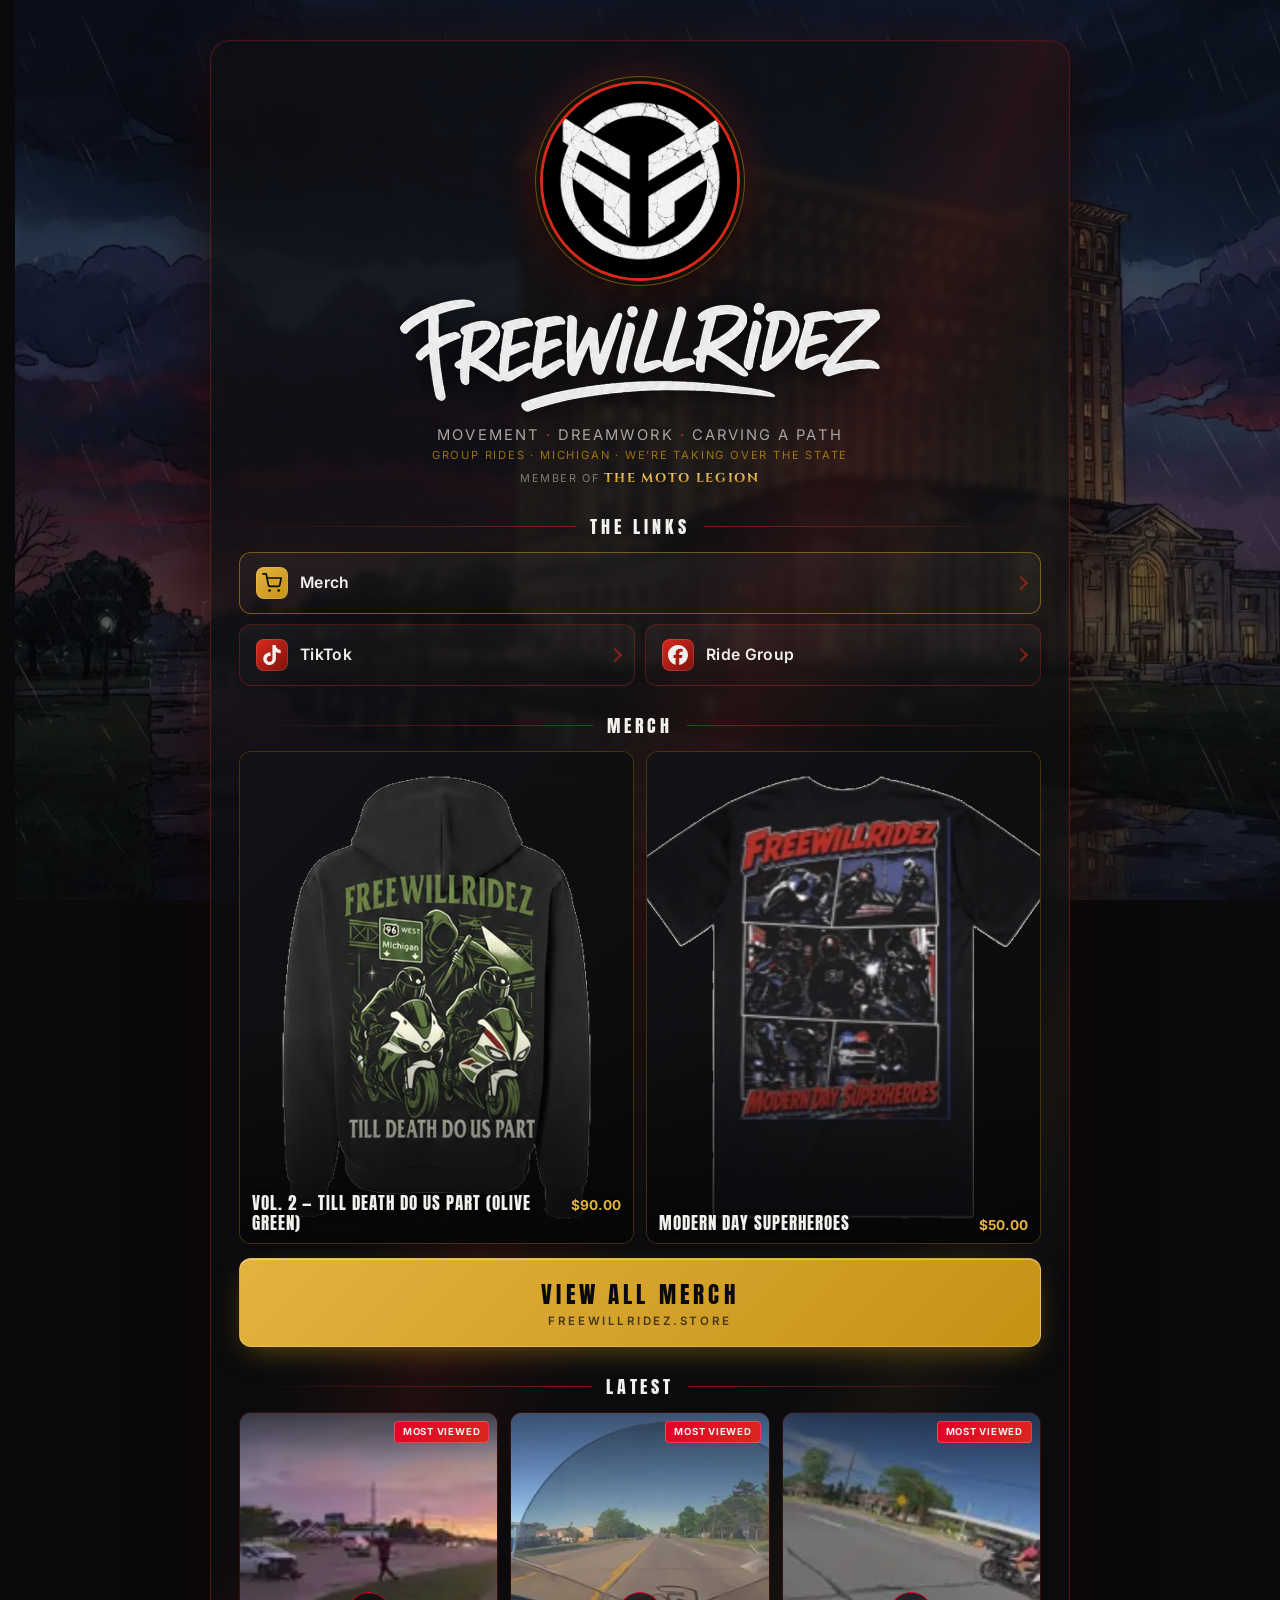
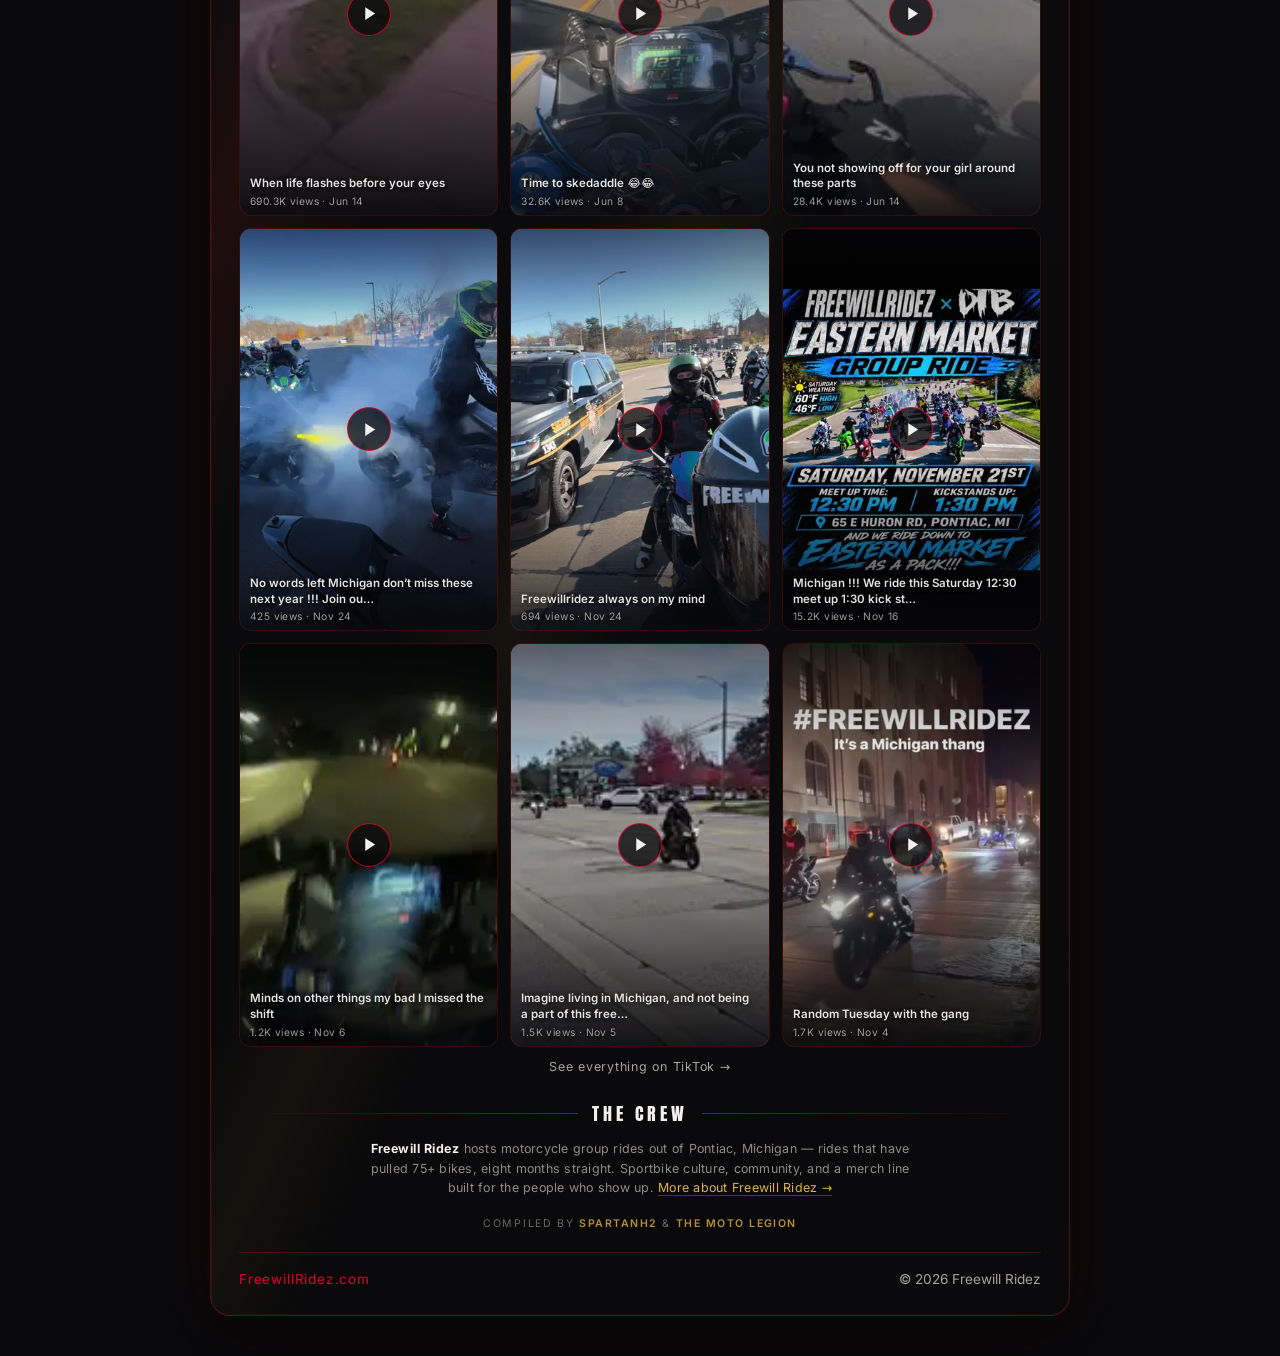
==== commit e1f59653: "Deploy VectaShield/Main-FreewillRidez-Website 2026-11-28T13:14:41Z" ====
--- a/index.html
+++ b/index.html
@@ -18,8 +18,8 @@
     <meta property="og:url" content="https://freewillridez.com/">
     <meta property="og:site_name" content="Freewill Ridez">
     <meta property="og:locale" content="en_US">
-    <meta property="og:image" content="https://freewillridez.com/og-image.png?v=20261127220604">
-    <meta property="og:image:secure_url" content="https://freewillridez.com/og-image.png?v=20261127220604">
+    <meta property="og:image" content="https://freewillridez.com/og-image.png?v=20261128131438">
+    <meta property="og:image:secure_url" content="https://freewillridez.com/og-image.png?v=20261128131438">
     <meta property="og:image:type" content="image/png">
     <meta property="og:image:width" content="1200">
     <meta property="og:image:height" content="630">
@@ -30,11 +30,11 @@
     <meta name="twitter:card" content="summary_large_image">
     <meta name="twitter:title" content="Freewill Ridez | Motorcycle Group Rides | Pontiac, Michigan">
     <meta name="twitter:description" content="Group ridez out of Pontiac, Michigan — 75+ bikes deep, eight months straight. Movement. Dreamwork. Carving a path.">
-    <meta name="twitter:image" content="https://freewillridez.com/og-image.png?v=20261127220604">
+    <meta name="twitter:image" content="https://freewillridez.com/og-image.png?v=20261128131438">
     <meta name="twitter:image:alt" content="Freewill Ridez — Pontiac, Michigan motorcycle group rides">
 
-    <link rel="stylesheet" href="styles.css?v=20261127220604">
-    <link rel="icon" type="image/png" href="favicon-64.png?v=20261127220604">
+    <link rel="stylesheet" href="styles.css?v=20261128131438">
+    <link rel="icon" type="image/png" href="favicon-64.png?v=20261128131438">
     <link rel="icon" href="/favicon.ico" sizes="48x48 32x32 16x16">
     <link rel="preload" href="/fonts/anton-latin.woff2" as="font" type="font/woff2" crossorigin>
     <link rel="preload" href="/fonts/inter-latin.woff2" as="font" type="font/woff2" crossorigin>
@@ -101,10 +101,10 @@
 <body>
     <main class="card">
         <div class="avatar-wrap">
-            <img src="fwr-avatar.webp?v=20261127220604" alt="Freewill Ridez helmet-mark logo" class="avatar" width="200" height="200" fetchpriority="high">
+            <img src="fwr-avatar.webp?v=20261128131438" alt="Freewill Ridez helmet-mark logo" class="avatar" width="200" height="200" fetchpriority="high">
         </div>
 
-        <h1 class="name wordmark-heading"><img src="fwr-wordmark.webp?v=20261127220604" alt="Freewill Ridez" class="wordmark" width="900" height="211"></h1>
+        <h1 class="name wordmark-heading"><img src="fwr-wordmark.webp?v=20261128131438" alt="Freewill Ridez" class="wordmark" width="900" height="211"></h1>
         <p class="tagline">Movement <span class="sep">·</span> Dreamwork <span class="sep">·</span> Carving A Path</p>
         <p class="locale-line">Group Rides <span class="sep">&middot;</span> Michigan <span class="sep">&middot;</span> We’re Taking Over The State</p>
 
@@ -257,7 +257,7 @@
     </script>
     <!-- Lowest-priority scripts: both defer their own network work until
          after load and near-viewport. -->
-    <script src="feed.js?v=20261127220604" defer></script>
-    <script src="merch.js?v=20261127220604" defer></script>
+    <script src="feed.js?v=20261128131438" defer></script>
+    <script src="merch.js?v=20261128131438" defer></script>
 </body>
 </html>
--- a/styles.css
+++ b/styles.css
@@ -1 +1 @@
-@font-face{font-family:Anton;font-style:normal;font-weight:400;font-display:swap;src:url(fonts/anton-latin.woff2) format("woff2");unicode-range:U+0000-00FF,U+0131,U+0152-0153,U+02BB-02BC,U+02C6,U+02DA,U+02DC,U+0304,U+0308,U+0329,U+2000-206F,U+20AC,U+2122,U+2191,U+2193,U+2212,U+2215,U+FEFF,U+FFFD}@font-face{font-family:Inter;font-style:normal;font-weight:100 900;font-display:swap;src:url(fonts/inter-latin.woff2) format("woff2");unicode-range:U+0000-00FF,U+0131,U+0152-0153,U+02BB-02BC,U+02C6,U+02DA,U+02DC,U+0304,U+0308,U+0329,U+2000-206F,U+20AC,U+2122,U+2191,U+2193,U+2212,U+2215,U+FEFF,U+FFFD}@font-face{font-family:Cinzel;font-style:normal;font-weight:400 900;font-display:swap;src:url(fonts/cinzel-latin.woff2) format("woff2");unicode-range:U+0000-00FF,U+0131,U+0152-0153,U+02BB-02BC,U+02C6,U+02DA,U+02DC,U+0304,U+0308,U+0329,U+2000-206F,U+20AC,U+2122,U+2191,U+2193,U+2212,U+2215,U+FEFF,U+FFFD}@view-transition{navigation: auto;}::view-transition-old(root),::view-transition-new(root){animation-duration:.16s}@media (prefers-reduced-motion: reduce){::view-transition-old(root),::view-transition-new(root){animation:none}}:root{--black: #0a0a0c;--char: #141317;--red: #da291c;--red-hot: #e4002b;--gold: #c69214;--gold-bright: #e3b341;--ink: #f2f0ec;--muted: #a8a5a0}*{box-sizing:border-box;margin:0;padding:0}html{scrollbar-gutter:stable both-edges}html,body{min-height:100%;font-family:Inter,system-ui,-apple-system,Segoe UI,Roboto,sans-serif;color:var(--ink);background:var(--black)}body{min-height:100vh;display:flex;align-items:center;justify-content:center;padding:40px 20px;background:transparent}body:before{content:"";position:fixed;inset:0;z-index:-1;background-color:var(--black);background-image:linear-gradient(180deg,#0606099e,#06060973 40%,#060609b8),url(bg-station-1280.webp?v=20261127220604);background-position:center;background-repeat:no-repeat;background-size:cover;pointer-events:none}@media (max-width: 640px){body:before{background-image:linear-gradient(180deg,#0606099e,#06060973 40%,#060609b8),url(bg-station-960.webp?v=20261127220604)}}@media (min-width: 1400px){body:before{background-image:linear-gradient(180deg,#0606099e,#06060973 40%,#060609b8),url(bg-station-1920.webp?v=20261127220604)}}.card{width:100%;max-width:860px;background:linear-gradient(180deg,#100f12b8,#09090bc7);border:1px solid rgba(218,41,28,.32);border-radius:20px;padding:40px 28px 28px;box-shadow:0 30px 80px #000000b3,0 0 0 1px #ffffff05 inset,0 0 60px #da291c1f;backdrop-filter:blur(3px);position:relative;overflow:hidden}.card:before{content:"";position:absolute;inset:0;background:linear-gradient(115deg,transparent 55%,rgba(227,179,65,.05) 60%,transparent 65%),linear-gradient(295deg,transparent 55%,rgba(218,41,28,.1) 62%,transparent 68%);pointer-events:none}.avatar-wrap{display:flex;justify-content:center;margin-bottom:18px;position:relative;z-index:1}.avatar{width:200px;height:200px;border-radius:50%;object-fit:cover;border:3px solid var(--red);background:#000;box-shadow:0 0 0 4px #0a0a0ce6,0 0 0 5px #c6921480,0 10px 30px #000000b3,0 0 44px #da291c59}.name{font-family:Anton,Inter,sans-serif;font-weight:400;text-align:center;font-size:clamp(2rem,5vw,2.6rem);letter-spacing:.08em;color:var(--ink);text-shadow:0 2px 12px rgba(0,0,0,.8);position:relative;z-index:1;text-transform:uppercase}.wordmark-heading{letter-spacing:0;line-height:0;margin:.2em 0}.wordmark{display:block;margin:0 auto;width:min(100%,clamp(260px,74vw,480px));max-width:100%;height:auto;filter:drop-shadow(0 2px 12px rgba(0,0,0,.85))}.tagline{text-align:center;color:var(--muted);font-size:.92rem;letter-spacing:.14em;text-transform:uppercase;margin:14px 0 4px;position:relative;z-index:1}.tagline .sep{color:var(--red)}.locale-line{text-align:center;text-wrap:balance;margin:0 0 22px;font-size:.7rem;letter-spacing:.16em;text-transform:uppercase;color:#c69214bf;position:relative;z-index:1}.legion-member{text-align:center;margin:-14px 0 24px;font-size:.68rem;letter-spacing:.14em;text-transform:uppercase;color:#a8a5a0b3;position:relative;z-index:1}.legion-member a{font-family:Cinzel,serif;font-weight:700;font-size:.8rem;letter-spacing:.13em;text-decoration:none;color:#e3b341;transition:filter .15s ease;white-space:nowrap}@supports ((-webkit-background-clip: text) or (background-clip: text)){.legion-member a{background:linear-gradient(180deg,#f4e4b8,#e3b341 45%,#c69214 80%);-webkit-background-clip:text;background-clip:text;color:transparent}}.legion-member a:hover{filter:brightness(1.15) drop-shadow(0 0 8px rgba(227,179,65,.35))}.legion-member a:focus-visible{outline:2px solid var(--gold-bright);outline-offset:3px;border-radius:2px}.section-title{display:flex;align-items:center;gap:14px;font-family:Anton,Inter,sans-serif;font-weight:400;font-size:clamp(.95rem,3vw,1.12rem);letter-spacing:.22em;color:var(--ink);text-transform:uppercase;text-align:center;white-space:nowrap;margin:26px 0 12px;position:relative;z-index:1}.section-title:before,.section-title:after{content:"";flex:1;height:1px;min-width:12px;background:linear-gradient(90deg,transparent,rgba(218,41,28,.55))}.section-title:after{background:linear-gradient(90deg,rgba(218,41,28,.55),transparent)}.link-grid{display:grid;grid-template-columns:repeat(auto-fit,minmax(180px,1fr));gap:10px;position:relative;z-index:1}.link-grid+.link-grid{margin-top:10px}.link-btn{display:flex;align-items:center;gap:12px;padding:14px 16px;background:linear-gradient(180deg,#ffffff0b,#ffffff03);border:1px solid rgba(218,41,28,.3);border-radius:12px;color:var(--ink);text-decoration:none;font-weight:600;font-size:.98rem;letter-spacing:.02em;transition:transform .15s ease,border-color .2s ease,background .2s ease,box-shadow .2s ease;position:relative;overflow:hidden}.link-btn:after{content:"";position:absolute;right:14px;top:50%;width:8px;height:8px;border-right:2px solid var(--red);border-top:2px solid var(--red);transform:translateY(-50%) rotate(45deg);opacity:.55;transition:opacity .2s ease,right .2s ease}.link-btn:hover{transform:translateY(-2px);border-color:var(--red-hot);background:linear-gradient(180deg,#da291c33,#da291c0f);box-shadow:0 8px 24px #da291c4d}.link-btn:hover:after{opacity:1;right:10px}.link-btn:focus-visible{outline:2px solid var(--red-hot);outline-offset:2px}.link-btn .icon{display:inline-flex;align-items:center;justify-content:center;width:32px;height:32px;background:linear-gradient(135deg,var(--red),#7d130c);color:var(--ink);border-radius:8px;font-weight:800;flex-shrink:0;box-shadow:inset 0 0 0 1px #ffffff1f}.icon-svg{width:20px;height:20px;fill:currentColor;display:block}.link-btn.support .icon{background:linear-gradient(135deg,var(--gold-bright),var(--gold));color:var(--black)}.link-btn.support{border-color:#c692148c}.link-btn.support:hover{border-color:var(--gold-bright);background:linear-gradient(180deg,#c692142e,#c692140d);box-shadow:0 8px 24px #c692144d}.about-caption{margin:0 auto 6px;padding:0 8px;text-align:center;color:#a8a5a0d9;font-size:.78rem;line-height:1.55;letter-spacing:.02em;position:relative;z-index:1}.about-caption p{max-width:560px;margin:0 auto}.about-caption strong{color:var(--ink);font-weight:700;letter-spacing:.04em}.about-caption a{color:var(--gold-bright);text-decoration:none;border-bottom:1px solid rgba(227,179,65,.3);transition:color .15s ease,border-color .15s ease;white-space:nowrap}.about-caption a:hover{color:#f1cd77;border-bottom-color:#e3b341b3}.site-credit{text-align:center;margin:20px 0 4px;font-size:.66rem;letter-spacing:.16em;text-transform:uppercase;color:#a8a5a099;position:relative;z-index:1}.site-credit a{color:#e3b341cc;text-decoration:none;font-weight:600;letter-spacing:.14em;white-space:nowrap;transition:color .15s ease}.site-credit a:hover{color:var(--gold-bright)}.footer{margin-top:22px;padding-top:18px;border-top:1px solid rgba(218,41,28,.25);display:flex;justify-content:space-between;align-items:center;flex-wrap:wrap;gap:8px;font-size:.85rem;color:var(--muted);position:relative;z-index:1}.footer a{color:var(--red-hot);text-decoration:none;letter-spacing:.06em}.footer a:hover{color:#ff4d5e}.back-link{display:inline-block;color:var(--red-hot);text-decoration:none;font-size:.85rem;letter-spacing:.1em;text-transform:uppercase;margin-bottom:16px;position:relative;z-index:1;transition:color .15s ease}.back-link:hover{color:#ff4d5e}.fine-print{color:var(--muted);font-size:.78rem;text-align:center;margin-top:18px;padding:12px;border:1px dashed rgba(218,41,28,.4);border-radius:8px;line-height:1.5;position:relative;z-index:1}.fine-print a{color:var(--gold-bright);text-decoration:none;border-bottom:1px solid rgba(227,179,65,.4)}.fine-print a:hover{color:#f1cd77}@media (max-width: 420px){.card{padding:30px 18px 22px}.avatar{width:160px;height:160px}.link-grid{grid-template-columns:1fr 1fr}.link-btn{padding:12px 10px;font-size:.82rem;gap:8px}.link-btn .icon{width:28px;height:28px}.link-btn .icon .icon-svg{width:16px;height:16px}.link-btn:after{display:none}}.about-portrait{display:block;width:min(100%,340px);height:auto;margin:0 auto 20px;border-radius:14px;border:1px solid rgba(218,41,28,.35);box-shadow:0 18px 50px #000000b3,0 0 40px #da291c26;position:relative;z-index:1}.about-body{position:relative;z-index:1;color:#f2f0ece0;font-size:.95rem;line-height:1.7}.about-body p+p{margin-top:14px}.about-body strong{color:var(--gold-bright);font-weight:700}.about-body a{color:var(--gold-bright);text-decoration:none;border-bottom:1px solid rgba(227,179,65,.35);transition:color .15s ease,border-color .15s ease}.about-body a:hover{color:#f1cd77;border-bottom-color:#e3b341b3}.latest{margin-top:6px}.video-grid{display:grid;grid-template-columns:repeat(2,1fr);gap:10px;position:relative;z-index:1}@media (min-width: 560px){.video-grid{grid-template-columns:repeat(3,1fr);gap:12px}}.video-card{position:relative;border-radius:12px;overflow:hidden;border:1px solid rgba(218,41,28,.22);background:#0006;aspect-ratio:9 / 14;min-height:210px;cursor:pointer;padding:0;text-align:left;display:block;width:100%;color:var(--ink);font-family:inherit;transition:transform .15s ease,border-color .2s ease,box-shadow .2s ease;opacity:0;transform:translateY(10px)}.video-card.revealed{opacity:1;transform:none;transition:opacity .4s ease,transform .4s ease,border-color .2s ease,box-shadow .2s ease}@media (prefers-reduced-motion: reduce){.video-card{opacity:1;transform:none}}.video-card:hover{transform:translateY(-3px);border-color:#e4002b99;box-shadow:0 14px 34px -14px #000000e6}.video-card:focus-visible{outline:2px solid var(--red-hot);outline-offset:2px}.video-card.playing{cursor:default;transform:none}.video-thumb{position:absolute;inset:0;width:100%;height:100%;object-fit:cover;display:block;background:linear-gradient(135deg,#141317e6,#09090be6)}.video-card:before{content:"";position:absolute;inset:0;background:linear-gradient(100deg,transparent 30%,rgba(255,255,255,.05) 50%,transparent 70%);background-size:200% 100%;animation:video-shimmer 1.4s infinite;z-index:0}.video-card.loaded:before{animation:none;opacity:0}@keyframes video-shimmer{0%{background-position:200% 0}to{background-position:-200% 0}}@media (prefers-reduced-motion: reduce){.video-card:before{animation:none}}.video-scrim{position:absolute;inset:0;background:linear-gradient(180deg,rgba(6,6,9,.55) 0%,transparent 30%,transparent 55%,rgba(6,6,9,.87) 100%);z-index:1;pointer-events:none}.video-play{position:absolute;top:50%;left:50%;transform:translate(-50%,-50%);width:44px;height:44px;border-radius:50%;background:#09090bbf;border:1.5px solid rgba(228,0,43,.85);display:flex;align-items:center;justify-content:center;color:var(--ink);z-index:2;pointer-events:none;transition:transform .15s ease,background .15s ease}.video-card:hover .video-play{transform:translate(-50%,-50%) scale(1.1);background:#da291ce6}.video-play .icon-svg{width:17px;height:17px;margin-left:2px}.video-badges{position:absolute;top:8px;left:8px;right:8px;display:flex;justify-content:flex-end;z-index:2;pointer-events:none}.badge-pinned{font-size:.6rem;font-weight:700;letter-spacing:.08em;text-transform:uppercase;padding:3px 8px;border-radius:4px;line-height:1.4;white-space:nowrap;color:var(--ink);background:linear-gradient(135deg,var(--red-hot),var(--red));border:1px solid rgba(255,255,255,.22)}.video-meta{position:absolute;left:10px;right:10px;bottom:8px;z-index:2;pointer-events:none}.video-note{font-size:.72rem;font-weight:600;line-height:1.35;color:#f2f0ecf2;text-shadow:0 1px 6px rgba(0,0,0,.9);display:-webkit-box;-webkit-line-clamp:2;-webkit-box-orient:vertical;overflow:hidden}.video-stats{display:block;margin-top:3px;font-size:.64rem;color:#a8a5a0f2;letter-spacing:.04em;text-shadow:0 1px 4px rgba(0,0,0,.9)}.video-card iframe{position:absolute;inset:0;width:100%;height:100%;border:0;z-index:3;background:#000}.feed-more{display:block;text-align:center;margin-top:12px;font-size:.78rem;letter-spacing:.06em;color:var(--muted);text-decoration:none;position:relative;z-index:1;transition:color .15s ease}.feed-more:hover{color:var(--red-hot)}.feed-fallback{text-align:center;color:var(--muted);font-size:.85rem;line-height:1.6;padding:14px 0 4px;position:relative;z-index:1}.feed-fallback a{color:var(--gold-bright)}@media (max-width: 639px){.video-card.playing{grid-column:1 / -1;aspect-ratio:9 / 15}}@media (max-width: 479px){.video-grid{gap:8px}.video-card{min-height:190px}.video-note{font-size:.68rem}.video-stats{font-size:.58rem;white-space:nowrap}.video-stats .v-word{display:none}}.merch{margin-top:6px}.merch-grid{display:grid;grid-template-columns:repeat(2,1fr);gap:12px;position:relative;z-index:1}.merch-card{position:relative;border-radius:12px;overflow:hidden;border:1px solid rgba(198,146,20,.3);background:#0006;aspect-ratio:4 / 5;display:block;color:var(--ink);text-decoration:none;transition:transform .15s ease,border-color .2s ease,box-shadow .2s ease;opacity:0;transform:translateY(10px)}.merch-card.revealed{opacity:1;transform:none;transition:opacity .4s ease,transform .4s ease,border-color .2s ease,box-shadow .2s ease}@media (prefers-reduced-motion: reduce){.merch-card{opacity:1;transform:none}}.merch-card:hover{transform:translateY(-3px);border-color:#e3b341a6;box-shadow:0 14px 34px -14px #000000e6,0 0 24px -8px #c6921473}.merch-card:focus-visible{outline:2px solid var(--gold-bright);outline-offset:2px}.merch-thumb{position:absolute;inset:0;width:100%;height:100%;object-fit:cover;display:block;background:linear-gradient(135deg,#141317e6,#09090be6);transition:transform .25s ease}.merch-card:hover .merch-thumb{transform:scale(1.04)}.merch-card:before{content:"";position:absolute;inset:0;background:linear-gradient(100deg,transparent 30%,rgba(255,255,255,.05) 50%,transparent 70%);background-size:200% 100%;animation:video-shimmer 1.4s infinite;z-index:0}.merch-card.loaded:before{animation:none;opacity:0}@media (prefers-reduced-motion: reduce){.merch-card:before{animation:none}}.merch-scrim{position:absolute;inset:0;background:linear-gradient(180deg,transparent 55%,rgba(6,6,9,.88) 100%);z-index:1;pointer-events:none}.merch-meta{position:absolute;left:12px;right:12px;bottom:10px;z-index:2;display:flex;align-items:baseline;justify-content:space-between;gap:10px;pointer-events:none}.merch-title{font-family:Anton,Inter,sans-serif;font-weight:400;font-size:clamp(.85rem,2.4vw,1.05rem);letter-spacing:.06em;text-transform:uppercase;line-height:1.2;color:var(--ink);text-shadow:0 1px 6px rgba(0,0,0,.9)}.merch-price{font-size:.85rem;font-weight:700;color:var(--gold-bright);white-space:nowrap;text-shadow:0 1px 4px rgba(0,0,0,.9)}.merch-cta{display:flex;flex-direction:column;align-items:center;gap:2px;margin-top:14px;padding:18px 24px;border-radius:12px;background:linear-gradient(135deg,var(--gold-bright),var(--gold));border:1px solid rgba(255,255,255,.18);color:var(--black);text-decoration:none;font-family:Anton,Inter,sans-serif;font-weight:400;font-size:clamp(1.15rem,3.4vw,1.45rem);letter-spacing:.18em;text-transform:uppercase;text-align:center;box-shadow:0 10px 30px -10px #c692148c,inset 0 1px #ffffff59;position:relative;z-index:1;transition:transform .15s ease,box-shadow .2s ease,filter .15s ease}.merch-cta:hover{transform:translateY(-2px);filter:brightness(1.06);box-shadow:0 16px 40px -12px #c69214b3,inset 0 1px #ffffff59}.merch-cta:focus-visible{outline:2px solid var(--gold-bright);outline-offset:3px}.merch-cta-sub{font-family:Inter,sans-serif;font-weight:600;font-size:.72rem;letter-spacing:.22em;color:#0a0a0cb3}@media (max-width: 419px){.merch-grid{gap:8px}.merch-meta{flex-direction:column;gap:2px}}.event-tile{display:flex;align-items:center;gap:14px;margin-top:24px;padding:10px 14px;border:1px solid rgba(228,0,43,.45);border-radius:12px;background:linear-gradient(90deg,rgba(218,41,28,.16),rgba(218,41,28,.04) 45%,transparent),#00000059;color:var(--ink);text-decoration:none;position:relative;z-index:1;transition:transform .15s ease,border-color .2s ease,box-shadow .2s ease}.event-tile:hover{transform:translateY(-2px);border-color:var(--red-hot);box-shadow:0 8px 24px #da291c4d}.event-tile:focus-visible{outline:2px solid var(--red-hot);outline-offset:2px}.event-date{display:flex;flex-direction:column;align-items:center;justify-content:center;flex-shrink:0;width:52px;padding:5px 0 6px;border-radius:8px;background:linear-gradient(135deg,var(--red),#7d130c);box-shadow:inset 0 0 0 1px #ffffff24;line-height:1}.event-mon{font-size:.6rem;font-weight:700;letter-spacing:.18em;text-transform:uppercase;color:#f2f0ecd9}.event-day{font-family:Anton,Inter,sans-serif;font-size:1.45rem;margin-top:2px;color:#fff}.event-info{min-width:0;display:flex;flex-direction:column;gap:2px}.event-name{font-family:Anton,Inter,sans-serif;font-size:.92rem;letter-spacing:.1em;text-transform:uppercase}.event-times{font-size:.76rem;color:var(--muted);letter-spacing:.04em}.event-where{margin-left:auto;text-align:right;font-size:.78rem;font-weight:600;color:var(--gold-bright);letter-spacing:.03em;white-space:nowrap}.event-arrow{opacity:.7}.event-tile:hover .event-arrow{opacity:1}@media (max-width: 560px){.event-tile{flex-wrap:wrap;row-gap:6px}.event-where{margin-left:66px;width:100%;text-align:left;white-space:normal}}
+@font-face{font-family:Anton;font-style:normal;font-weight:400;font-display:swap;src:url(fonts/anton-latin.woff2) format("woff2");unicode-range:U+0000-00FF,U+0131,U+0152-0153,U+02BB-02BC,U+02C6,U+02DA,U+02DC,U+0304,U+0308,U+0329,U+2000-206F,U+20AC,U+2122,U+2191,U+2193,U+2212,U+2215,U+FEFF,U+FFFD}@font-face{font-family:Inter;font-style:normal;font-weight:100 900;font-display:swap;src:url(fonts/inter-latin.woff2) format("woff2");unicode-range:U+0000-00FF,U+0131,U+0152-0153,U+02BB-02BC,U+02C6,U+02DA,U+02DC,U+0304,U+0308,U+0329,U+2000-206F,U+20AC,U+2122,U+2191,U+2193,U+2212,U+2215,U+FEFF,U+FFFD}@font-face{font-family:Cinzel;font-style:normal;font-weight:400 900;font-display:swap;src:url(fonts/cinzel-latin.woff2) format("woff2");unicode-range:U+0000-00FF,U+0131,U+0152-0153,U+02BB-02BC,U+02C6,U+02DA,U+02DC,U+0304,U+0308,U+0329,U+2000-206F,U+20AC,U+2122,U+2191,U+2193,U+2212,U+2215,U+FEFF,U+FFFD}@view-transition{navigation: auto;}::view-transition-old(root),::view-transition-new(root){animation-duration:.16s}@media (prefers-reduced-motion: reduce){::view-transition-old(root),::view-transition-new(root){animation:none}}:root{--black: #0a0a0c;--char: #141317;--red: #da291c;--red-hot: #e4002b;--gold: #c69214;--gold-bright: #e3b341;--ink: #f2f0ec;--muted: #a8a5a0}*{box-sizing:border-box;margin:0;padding:0}html{scrollbar-gutter:stable both-edges}html,body{min-height:100%;font-family:Inter,system-ui,-apple-system,Segoe UI,Roboto,sans-serif;color:var(--ink);background:var(--black)}body{min-height:100vh;display:flex;align-items:center;justify-content:center;padding:40px 20px;background:transparent}body:before{content:"";position:fixed;inset:0;z-index:-1;background-color:var(--black);background-image:linear-gradient(180deg,#0606099e,#06060973 40%,#060609b8),url(bg-station-1280.webp?v=20261128131438);background-position:center;background-repeat:no-repeat;background-size:cover;pointer-events:none}@media (max-width: 640px){body:before{background-image:linear-gradient(180deg,#0606099e,#06060973 40%,#060609b8),url(bg-station-960.webp?v=20261128131438)}}@media (min-width: 1400px){body:before{background-image:linear-gradient(180deg,#0606099e,#06060973 40%,#060609b8),url(bg-station-1920.webp?v=20261128131438)}}.card{width:100%;max-width:860px;background:linear-gradient(180deg,#100f12b8,#09090bc7);border:1px solid rgba(218,41,28,.32);border-radius:20px;padding:40px 28px 28px;box-shadow:0 30px 80px #000000b3,0 0 0 1px #ffffff05 inset,0 0 60px #da291c1f;backdrop-filter:blur(3px);position:relative;overflow:hidden}.card:before{content:"";position:absolute;inset:0;background:linear-gradient(115deg,transparent 55%,rgba(227,179,65,.05) 60%,transparent 65%),linear-gradient(295deg,transparent 55%,rgba(218,41,28,.1) 62%,transparent 68%);pointer-events:none}.avatar-wrap{display:flex;justify-content:center;margin-bottom:18px;position:relative;z-index:1}.avatar{width:200px;height:200px;border-radius:50%;object-fit:cover;border:3px solid var(--red);background:#000;box-shadow:0 0 0 4px #0a0a0ce6,0 0 0 5px #c6921480,0 10px 30px #000000b3,0 0 44px #da291c59}.name{font-family:Anton,Inter,sans-serif;font-weight:400;text-align:center;font-size:clamp(2rem,5vw,2.6rem);letter-spacing:.08em;color:var(--ink);text-shadow:0 2px 12px rgba(0,0,0,.8);position:relative;z-index:1;text-transform:uppercase}.wordmark-heading{letter-spacing:0;line-height:0;margin:.2em 0}.wordmark{display:block;margin:0 auto;width:min(100%,clamp(260px,74vw,480px));max-width:100%;height:auto;filter:drop-shadow(0 2px 12px rgba(0,0,0,.85))}.tagline{text-align:center;color:var(--muted);font-size:.92rem;letter-spacing:.14em;text-transform:uppercase;margin:14px 0 4px;position:relative;z-index:1}.tagline .sep{color:var(--red)}.locale-line{text-align:center;text-wrap:balance;margin:0 0 22px;font-size:.7rem;letter-spacing:.16em;text-transform:uppercase;color:#c69214bf;position:relative;z-index:1}.legion-member{text-align:center;margin:-14px 0 24px;font-size:.68rem;letter-spacing:.14em;text-transform:uppercase;color:#a8a5a0b3;position:relative;z-index:1}.legion-member a{font-family:Cinzel,serif;font-weight:700;font-size:.8rem;letter-spacing:.13em;text-decoration:none;color:#e3b341;transition:filter .15s ease;white-space:nowrap}@supports ((-webkit-background-clip: text) or (background-clip: text)){.legion-member a{background:linear-gradient(180deg,#f4e4b8,#e3b341 45%,#c69214 80%);-webkit-background-clip:text;background-clip:text;color:transparent}}.legion-member a:hover{filter:brightness(1.15) drop-shadow(0 0 8px rgba(227,179,65,.35))}.legion-member a:focus-visible{outline:2px solid var(--gold-bright);outline-offset:3px;border-radius:2px}.section-title{display:flex;align-items:center;gap:14px;font-family:Anton,Inter,sans-serif;font-weight:400;font-size:clamp(.95rem,3vw,1.12rem);letter-spacing:.22em;color:var(--ink);text-transform:uppercase;text-align:center;white-space:nowrap;margin:26px 0 12px;position:relative;z-index:1}.section-title:before,.section-title:after{content:"";flex:1;height:1px;min-width:12px;background:linear-gradient(90deg,transparent,rgba(218,41,28,.55))}.section-title:after{background:linear-gradient(90deg,rgba(218,41,28,.55),transparent)}.link-grid{display:grid;grid-template-columns:repeat(auto-fit,minmax(180px,1fr));gap:10px;position:relative;z-index:1}.link-grid+.link-grid{margin-top:10px}.link-btn{display:flex;align-items:center;gap:12px;padding:14px 16px;background:linear-gradient(180deg,#ffffff0b,#ffffff03);border:1px solid rgba(218,41,28,.3);border-radius:12px;color:var(--ink);text-decoration:none;font-weight:600;font-size:.98rem;letter-spacing:.02em;transition:transform .15s ease,border-color .2s ease,background .2s ease,box-shadow .2s ease;position:relative;overflow:hidden}.link-btn:after{content:"";position:absolute;right:14px;top:50%;width:8px;height:8px;border-right:2px solid var(--red);border-top:2px solid var(--red);transform:translateY(-50%) rotate(45deg);opacity:.55;transition:opacity .2s ease,right .2s ease}.link-btn:hover{transform:translateY(-2px);border-color:var(--red-hot);background:linear-gradient(180deg,#da291c33,#da291c0f);box-shadow:0 8px 24px #da291c4d}.link-btn:hover:after{opacity:1;right:10px}.link-btn:focus-visible{outline:2px solid var(--red-hot);outline-offset:2px}.link-btn .icon{display:inline-flex;align-items:center;justify-content:center;width:32px;height:32px;background:linear-gradient(135deg,var(--red),#7d130c);color:var(--ink);border-radius:8px;font-weight:800;flex-shrink:0;box-shadow:inset 0 0 0 1px #ffffff1f}.icon-svg{width:20px;height:20px;fill:currentColor;display:block}.link-btn.support .icon{background:linear-gradient(135deg,var(--gold-bright),var(--gold));color:var(--black)}.link-btn.support{border-color:#c692148c}.link-btn.support:hover{border-color:var(--gold-bright);background:linear-gradient(180deg,#c692142e,#c692140d);box-shadow:0 8px 24px #c692144d}.about-caption{margin:0 auto 6px;padding:0 8px;text-align:center;color:#a8a5a0d9;font-size:.78rem;line-height:1.55;letter-spacing:.02em;position:relative;z-index:1}.about-caption p{max-width:560px;margin:0 auto}.about-caption strong{color:var(--ink);font-weight:700;letter-spacing:.04em}.about-caption a{color:var(--gold-bright);text-decoration:none;border-bottom:1px solid rgba(227,179,65,.3);transition:color .15s ease,border-color .15s ease;white-space:nowrap}.about-caption a:hover{color:#f1cd77;border-bottom-color:#e3b341b3}.site-credit{text-align:center;margin:20px 0 4px;font-size:.66rem;letter-spacing:.16em;text-transform:uppercase;color:#a8a5a099;position:relative;z-index:1}.site-credit a{color:#e3b341cc;text-decoration:none;font-weight:600;letter-spacing:.14em;white-space:nowrap;transition:color .15s ease}.site-credit a:hover{color:var(--gold-bright)}.footer{margin-top:22px;padding-top:18px;border-top:1px solid rgba(218,41,28,.25);display:flex;justify-content:space-between;align-items:center;flex-wrap:wrap;gap:8px;font-size:.85rem;color:var(--muted);position:relative;z-index:1}.footer a{color:var(--red-hot);text-decoration:none;letter-spacing:.06em}.footer a:hover{color:#ff4d5e}.back-link{display:inline-block;color:var(--red-hot);text-decoration:none;font-size:.85rem;letter-spacing:.1em;text-transform:uppercase;margin-bottom:16px;position:relative;z-index:1;transition:color .15s ease}.back-link:hover{color:#ff4d5e}.fine-print{color:var(--muted);font-size:.78rem;text-align:center;margin-top:18px;padding:12px;border:1px dashed rgba(218,41,28,.4);border-radius:8px;line-height:1.5;position:relative;z-index:1}.fine-print a{color:var(--gold-bright);text-decoration:none;border-bottom:1px solid rgba(227,179,65,.4)}.fine-print a:hover{color:#f1cd77}@media (max-width: 420px){.card{padding:30px 18px 22px}.avatar{width:160px;height:160px}.link-grid{grid-template-columns:1fr 1fr}.link-btn{padding:12px 10px;font-size:.82rem;gap:8px}.link-btn .icon{width:28px;height:28px}.link-btn .icon .icon-svg{width:16px;height:16px}.link-btn:after{display:none}}.about-portrait{display:block;width:min(100%,340px);height:auto;margin:0 auto 20px;border-radius:14px;border:1px solid rgba(218,41,28,.35);box-shadow:0 18px 50px #000000b3,0 0 40px #da291c26;position:relative;z-index:1}.about-body{position:relative;z-index:1;color:#f2f0ece0;font-size:.95rem;line-height:1.7}.about-body p+p{margin-top:14px}.about-body strong{color:var(--gold-bright);font-weight:700}.about-body a{color:var(--gold-bright);text-decoration:none;border-bottom:1px solid rgba(227,179,65,.35);transition:color .15s ease,border-color .15s ease}.about-body a:hover{color:#f1cd77;border-bottom-color:#e3b341b3}.latest{margin-top:6px}.video-grid{display:grid;grid-template-columns:repeat(2,1fr);gap:10px;position:relative;z-index:1}@media (min-width: 560px){.video-grid{grid-template-columns:repeat(3,1fr);gap:12px}}.video-card{position:relative;border-radius:12px;overflow:hidden;border:1px solid rgba(218,41,28,.22);background:#0006;aspect-ratio:9 / 14;min-height:210px;cursor:pointer;padding:0;text-align:left;display:block;width:100%;color:var(--ink);font-family:inherit;transition:transform .15s ease,border-color .2s ease,box-shadow .2s ease;opacity:0;transform:translateY(10px)}.video-card.revealed{opacity:1;transform:none;transition:opacity .4s ease,transform .4s ease,border-color .2s ease,box-shadow .2s ease}@media (prefers-reduced-motion: reduce){.video-card{opacity:1;transform:none}}.video-card:hover{transform:translateY(-3px);border-color:#e4002b99;box-shadow:0 14px 34px -14px #000000e6}.video-card:focus-visible{outline:2px solid var(--red-hot);outline-offset:2px}.video-card.playing{cursor:default;transform:none}.video-thumb{position:absolute;inset:0;width:100%;height:100%;object-fit:cover;display:block;background:linear-gradient(135deg,#141317e6,#09090be6)}.video-card:before{content:"";position:absolute;inset:0;background:linear-gradient(100deg,transparent 30%,rgba(255,255,255,.05) 50%,transparent 70%);background-size:200% 100%;animation:video-shimmer 1.4s infinite;z-index:0}.video-card.loaded:before{animation:none;opacity:0}@keyframes video-shimmer{0%{background-position:200% 0}to{background-position:-200% 0}}@media (prefers-reduced-motion: reduce){.video-card:before{animation:none}}.video-scrim{position:absolute;inset:0;background:linear-gradient(180deg,rgba(6,6,9,.55) 0%,transparent 30%,transparent 55%,rgba(6,6,9,.87) 100%);z-index:1;pointer-events:none}.video-play{position:absolute;top:50%;left:50%;transform:translate(-50%,-50%);width:44px;height:44px;border-radius:50%;background:#09090bbf;border:1.5px solid rgba(228,0,43,.85);display:flex;align-items:center;justify-content:center;color:var(--ink);z-index:2;pointer-events:none;transition:transform .15s ease,background .15s ease}.video-card:hover .video-play{transform:translate(-50%,-50%) scale(1.1);background:#da291ce6}.video-play .icon-svg{width:17px;height:17px;margin-left:2px}.video-badges{position:absolute;top:8px;left:8px;right:8px;display:flex;justify-content:flex-end;z-index:2;pointer-events:none}.badge-pinned{font-size:.6rem;font-weight:700;letter-spacing:.08em;text-transform:uppercase;padding:3px 8px;border-radius:4px;line-height:1.4;white-space:nowrap;color:var(--ink);background:linear-gradient(135deg,var(--red-hot),var(--red));border:1px solid rgba(255,255,255,.22)}.video-meta{position:absolute;left:10px;right:10px;bottom:8px;z-index:2;pointer-events:none}.video-note{font-size:.72rem;font-weight:600;line-height:1.35;color:#f2f0ecf2;text-shadow:0 1px 6px rgba(0,0,0,.9);display:-webkit-box;-webkit-line-clamp:2;-webkit-box-orient:vertical;overflow:hidden}.video-stats{display:block;margin-top:3px;font-size:.64rem;color:#a8a5a0f2;letter-spacing:.04em;text-shadow:0 1px 4px rgba(0,0,0,.9)}.video-card iframe{position:absolute;inset:0;width:100%;height:100%;border:0;z-index:3;background:#000}.feed-more{display:block;text-align:center;margin-top:12px;font-size:.78rem;letter-spacing:.06em;color:var(--muted);text-decoration:none;position:relative;z-index:1;transition:color .15s ease}.feed-more:hover{color:var(--red-hot)}.feed-fallback{text-align:center;color:var(--muted);font-size:.85rem;line-height:1.6;padding:14px 0 4px;position:relative;z-index:1}.feed-fallback a{color:var(--gold-bright)}@media (max-width: 639px){.video-card.playing{grid-column:1 / -1;aspect-ratio:9 / 15}}@media (max-width: 479px){.video-grid{gap:8px}.video-card{min-height:190px}.video-note{font-size:.68rem}.video-stats{font-size:.58rem;white-space:nowrap}.video-stats .v-word{display:none}}.merch{margin-top:6px}.merch-grid{display:grid;grid-template-columns:repeat(2,1fr);gap:12px;position:relative;z-index:1}.merch-card{position:relative;border-radius:12px;overflow:hidden;border:1px solid rgba(198,146,20,.3);background:#0006;aspect-ratio:4 / 5;display:block;color:var(--ink);text-decoration:none;transition:transform .15s ease,border-color .2s ease,box-shadow .2s ease;opacity:0;transform:translateY(10px)}.merch-card.revealed{opacity:1;transform:none;transition:opacity .4s ease,transform .4s ease,border-color .2s ease,box-shadow .2s ease}@media (prefers-reduced-motion: reduce){.merch-card{opacity:1;transform:none}}.merch-card:hover{transform:translateY(-3px);border-color:#e3b341a6;box-shadow:0 14px 34px -14px #000000e6,0 0 24px -8px #c6921473}.merch-card:focus-visible{outline:2px solid var(--gold-bright);outline-offset:2px}.merch-thumb{position:absolute;inset:0;width:100%;height:100%;object-fit:cover;display:block;background:linear-gradient(135deg,#141317e6,#09090be6);transition:transform .25s ease}.merch-card:hover .merch-thumb{transform:scale(1.04)}.merch-card:before{content:"";position:absolute;inset:0;background:linear-gradient(100deg,transparent 30%,rgba(255,255,255,.05) 50%,transparent 70%);background-size:200% 100%;animation:video-shimmer 1.4s infinite;z-index:0}.merch-card.loaded:before{animation:none;opacity:0}@media (prefers-reduced-motion: reduce){.merch-card:before{animation:none}}.merch-scrim{position:absolute;inset:0;background:linear-gradient(180deg,transparent 55%,rgba(6,6,9,.88) 100%);z-index:1;pointer-events:none}.merch-meta{position:absolute;left:12px;right:12px;bottom:10px;z-index:2;display:flex;align-items:baseline;justify-content:space-between;gap:10px;pointer-events:none}.merch-title{font-family:Anton,Inter,sans-serif;font-weight:400;font-size:clamp(.85rem,2.4vw,1.05rem);letter-spacing:.06em;text-transform:uppercase;line-height:1.2;color:var(--ink);text-shadow:0 1px 6px rgba(0,0,0,.9)}.merch-price{font-size:.85rem;font-weight:700;color:var(--gold-bright);white-space:nowrap;text-shadow:0 1px 4px rgba(0,0,0,.9)}.merch-cta{display:flex;flex-direction:column;align-items:center;gap:2px;margin-top:14px;padding:18px 24px;border-radius:12px;background:linear-gradient(135deg,var(--gold-bright),var(--gold));border:1px solid rgba(255,255,255,.18);color:var(--black);text-decoration:none;font-family:Anton,Inter,sans-serif;font-weight:400;font-size:clamp(1.15rem,3.4vw,1.45rem);letter-spacing:.18em;text-transform:uppercase;text-align:center;box-shadow:0 10px 30px -10px #c692148c,inset 0 1px #ffffff59;position:relative;z-index:1;transition:transform .15s ease,box-shadow .2s ease,filter .15s ease}.merch-cta:hover{transform:translateY(-2px);filter:brightness(1.06);box-shadow:0 16px 40px -12px #c69214b3,inset 0 1px #ffffff59}.merch-cta:focus-visible{outline:2px solid var(--gold-bright);outline-offset:3px}.merch-cta-sub{font-family:Inter,sans-serif;font-weight:600;font-size:.72rem;letter-spacing:.22em;color:#0a0a0cb3}@media (max-width: 419px){.merch-grid{gap:8px}.merch-meta{flex-direction:column;gap:2px}}.event-tile{display:flex;align-items:center;gap:14px;margin-top:24px;padding:10px 14px;border:1px solid rgba(228,0,43,.45);border-radius:12px;background:linear-gradient(90deg,rgba(218,41,28,.16),rgba(218,41,28,.04) 45%,transparent),#00000059;color:var(--ink);text-decoration:none;position:relative;z-index:1;transition:transform .15s ease,border-color .2s ease,box-shadow .2s ease}.event-tile:hover{transform:translateY(-2px);border-color:var(--red-hot);box-shadow:0 8px 24px #da291c4d}.event-tile:focus-visible{outline:2px solid var(--red-hot);outline-offset:2px}.event-date{display:flex;flex-direction:column;align-items:center;justify-content:center;flex-shrink:0;width:52px;padding:5px 0 6px;border-radius:8px;background:linear-gradient(135deg,var(--red),#7d130c);box-shadow:inset 0 0 0 1px #ffffff24;line-height:1}.event-mon{font-size:.6rem;font-weight:700;letter-spacing:.18em;text-transform:uppercase;color:#f2f0ecd9}.event-day{font-family:Anton,Inter,sans-serif;font-size:1.45rem;margin-top:2px;color:#fff}.event-info{min-width:0;display:flex;flex-direction:column;gap:2px}.event-name{font-family:Anton,Inter,sans-serif;font-size:.92rem;letter-spacing:.1em;text-transform:uppercase}.event-times{font-size:.76rem;color:var(--muted);letter-spacing:.04em}.event-where{margin-left:auto;text-align:right;font-size:.78rem;font-weight:600;color:var(--gold-bright);letter-spacing:.03em;white-space:nowrap}.event-arrow{opacity:.7}.event-tile:hover .event-arrow{opacity:1}@media (max-width: 560px){.event-tile{flex-wrap:wrap;row-gap:6px}.event-where{margin-left:66px;width:100%;text-align:left;white-space:normal}}
